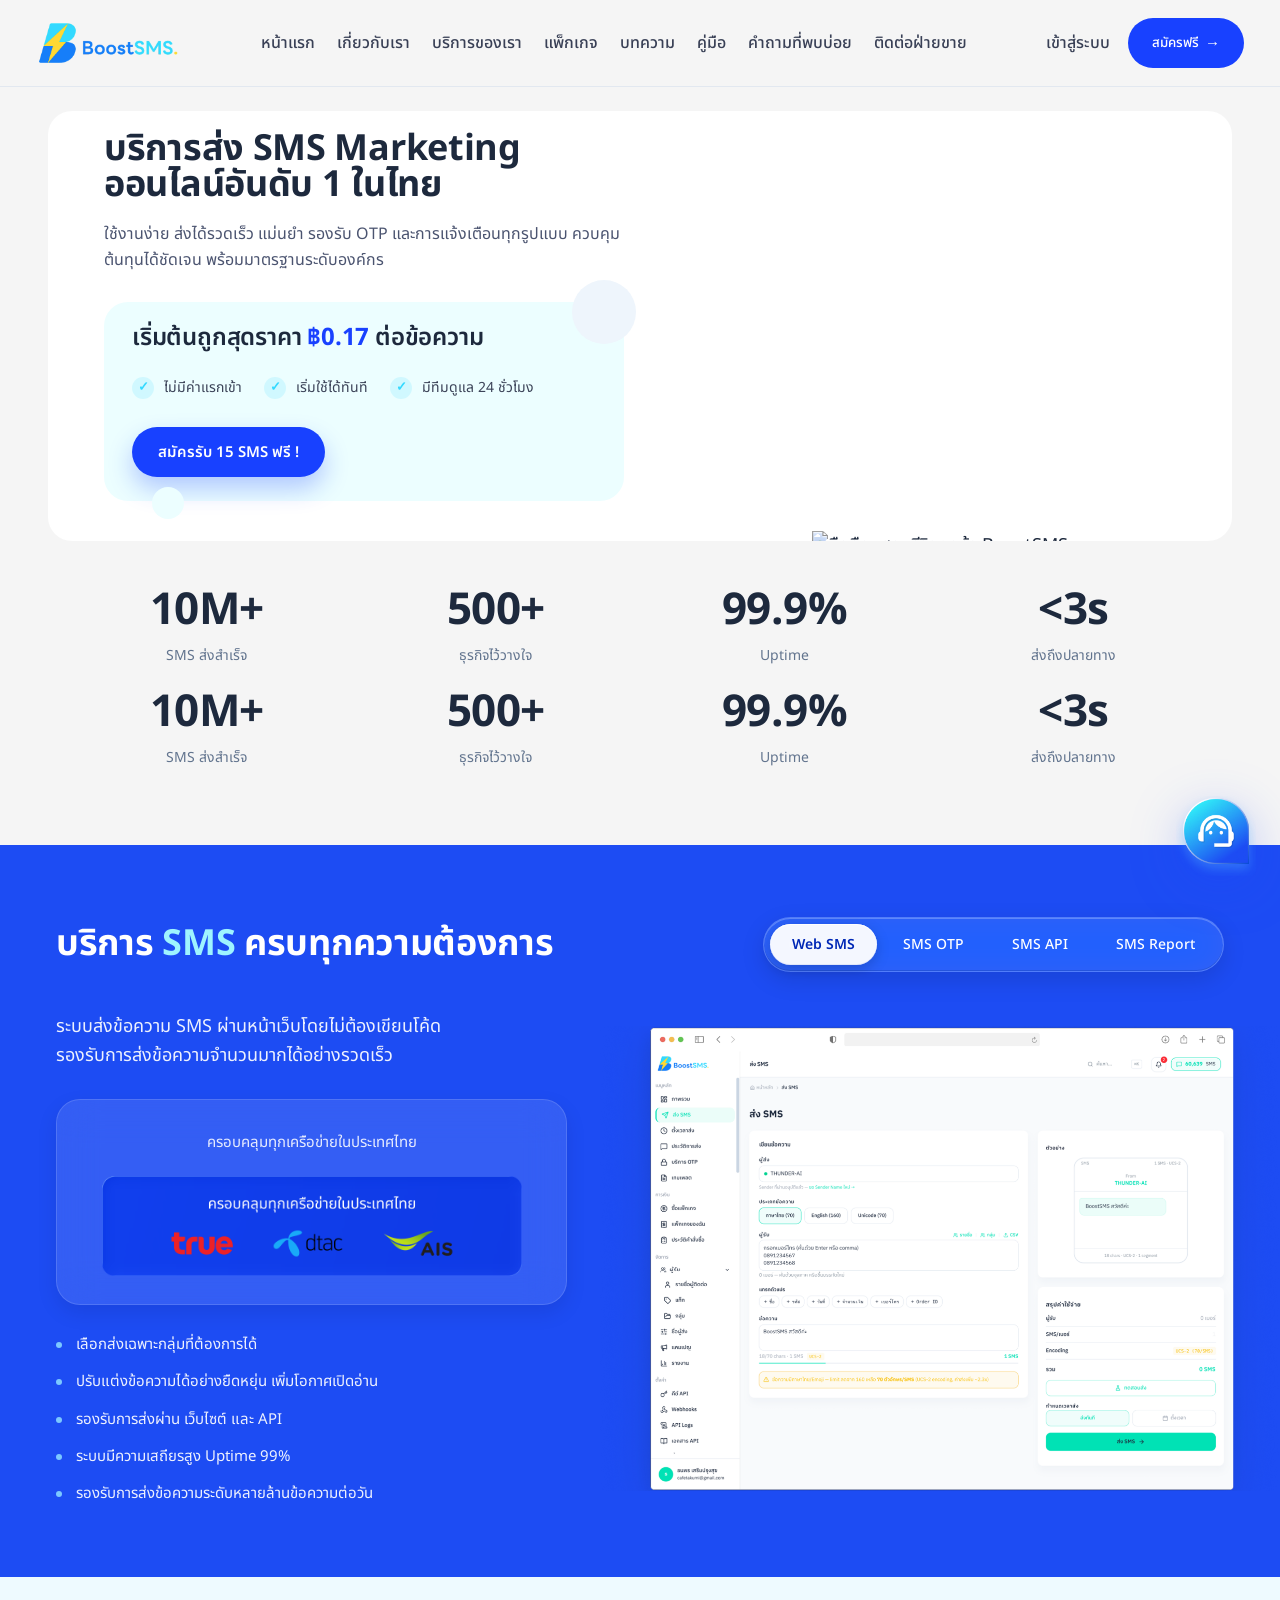
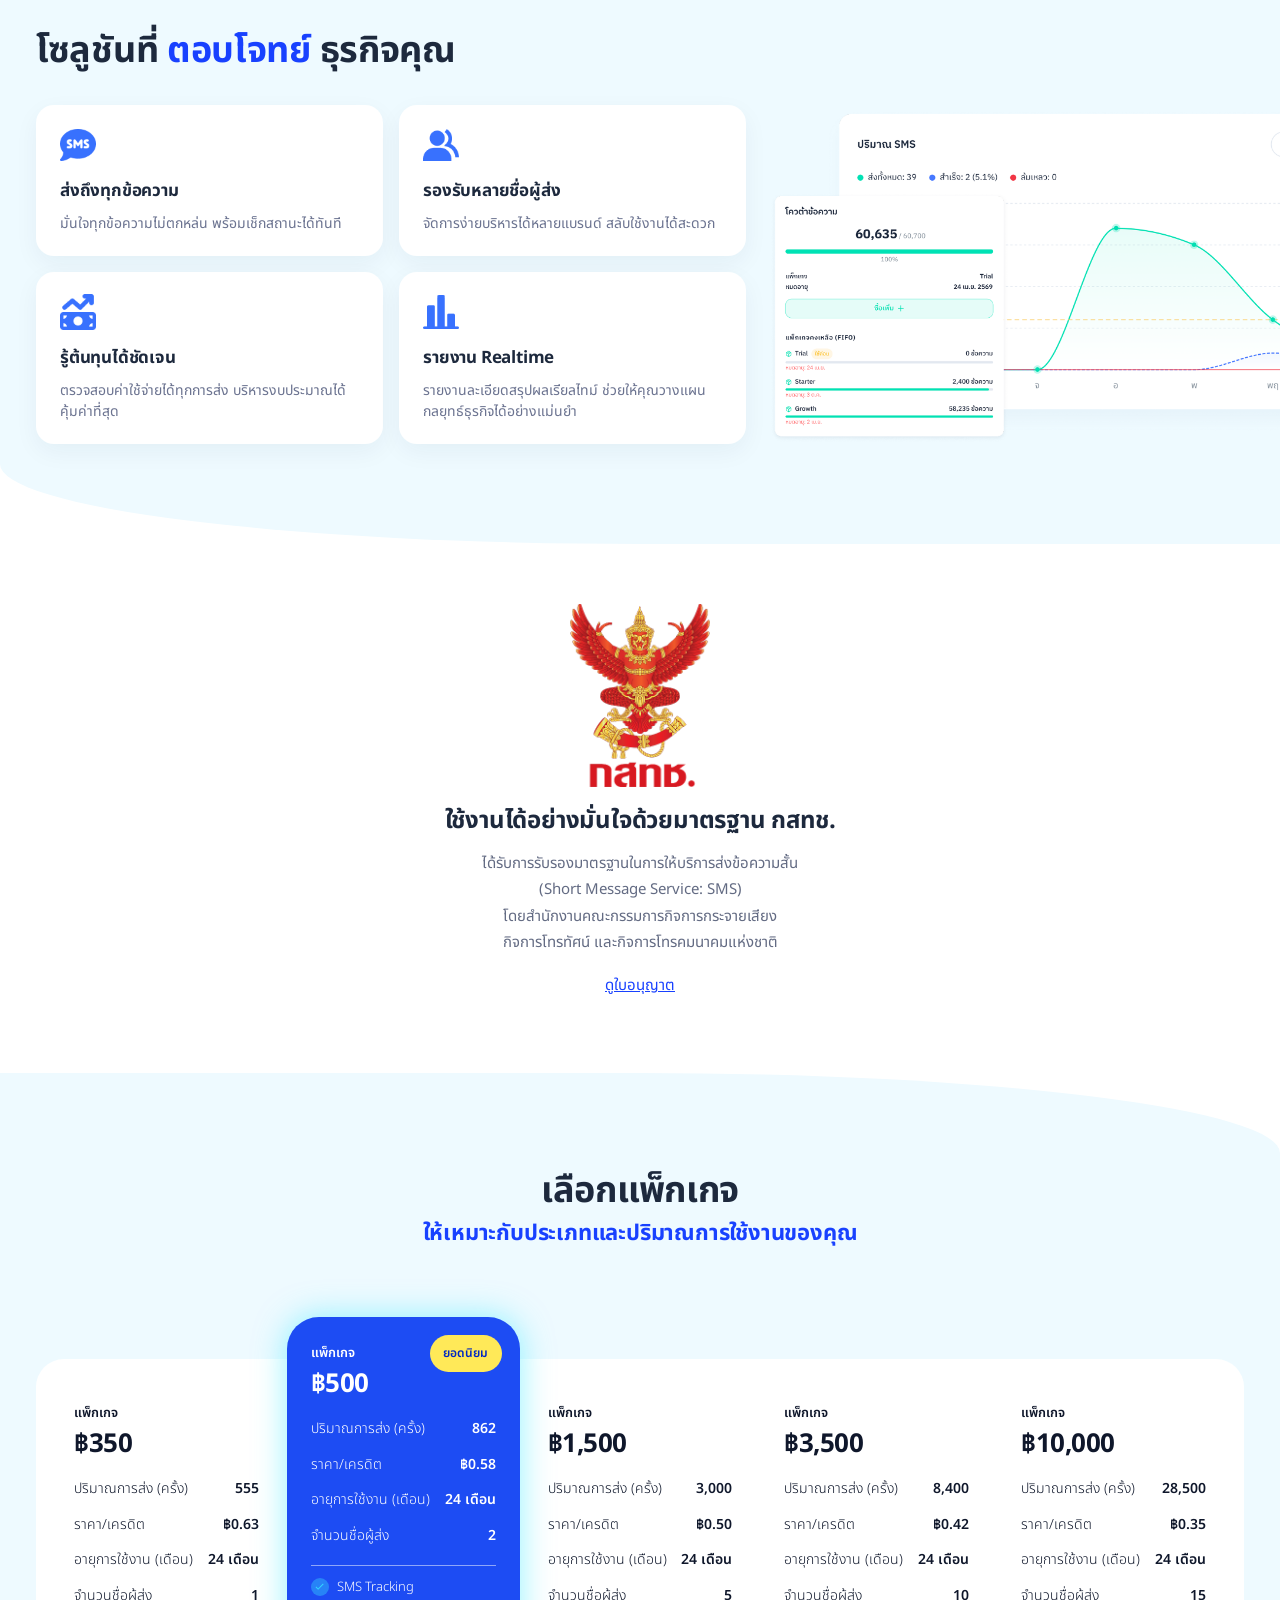
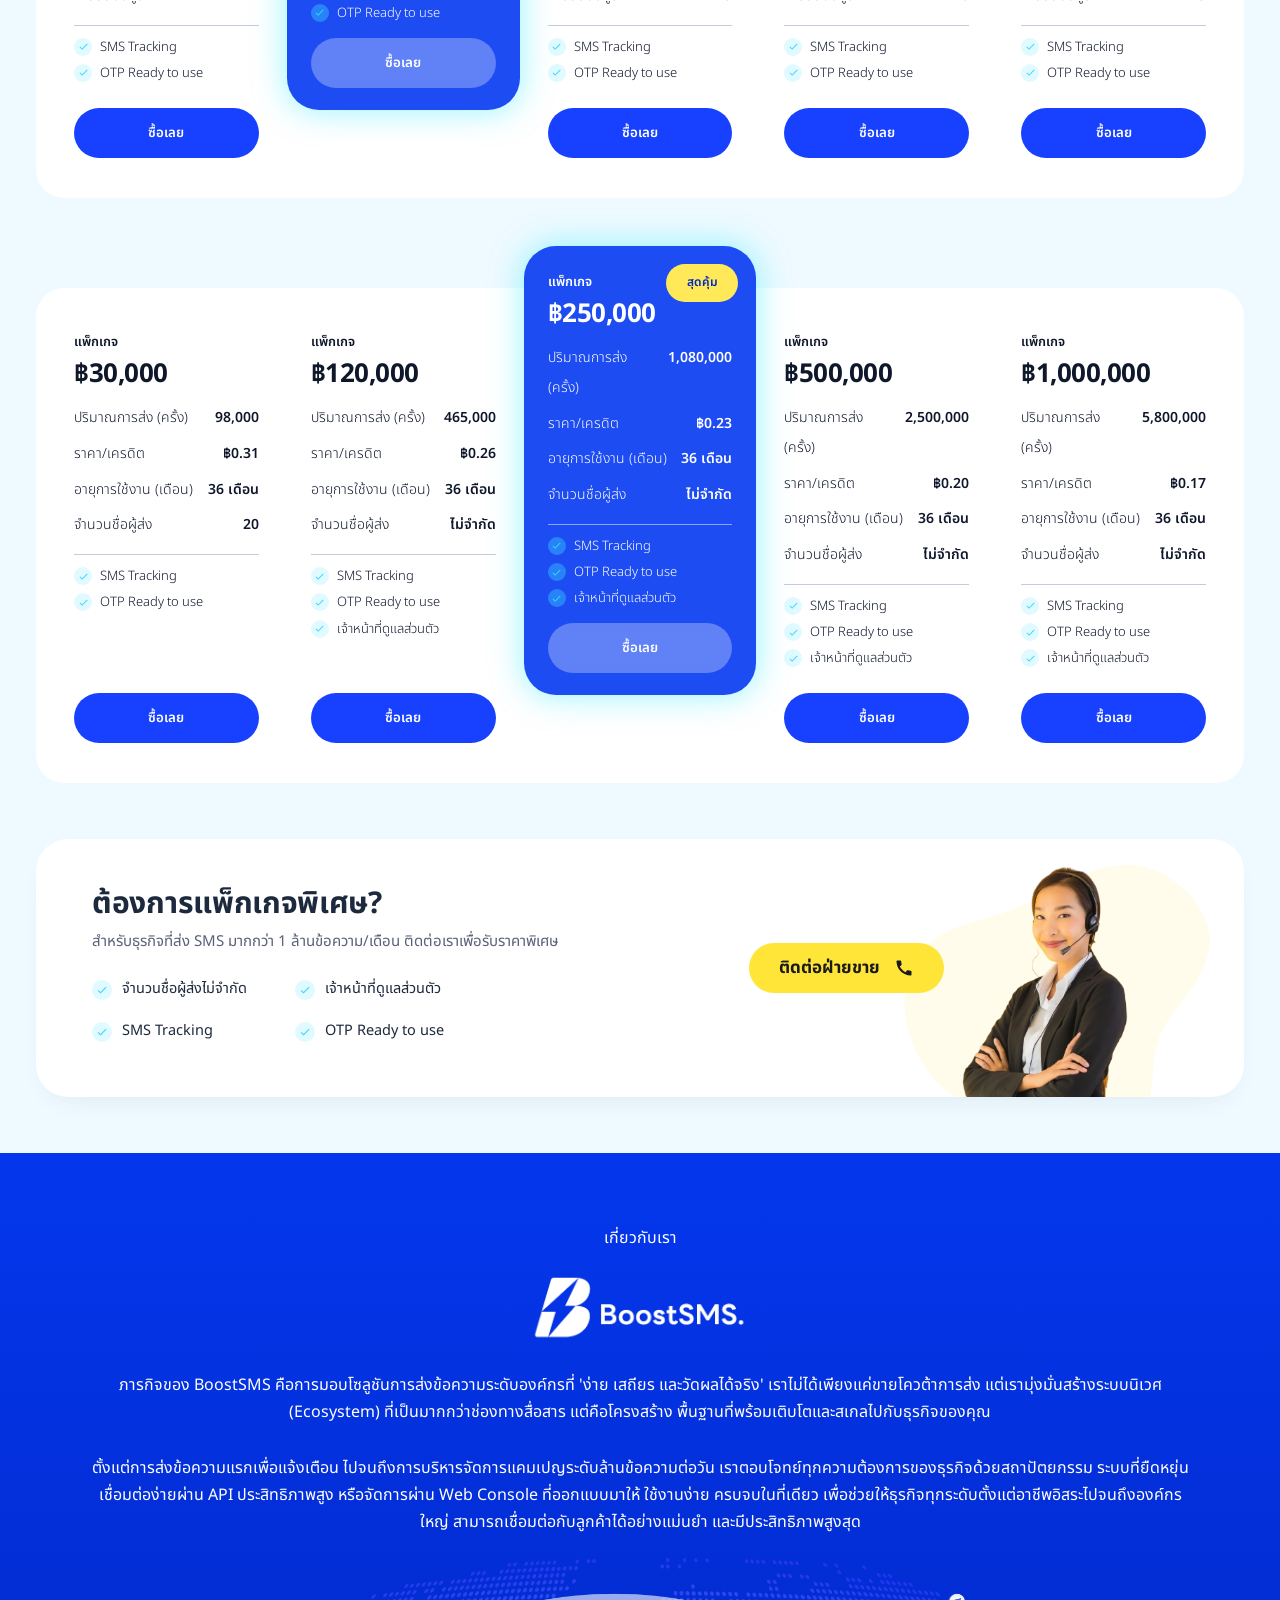
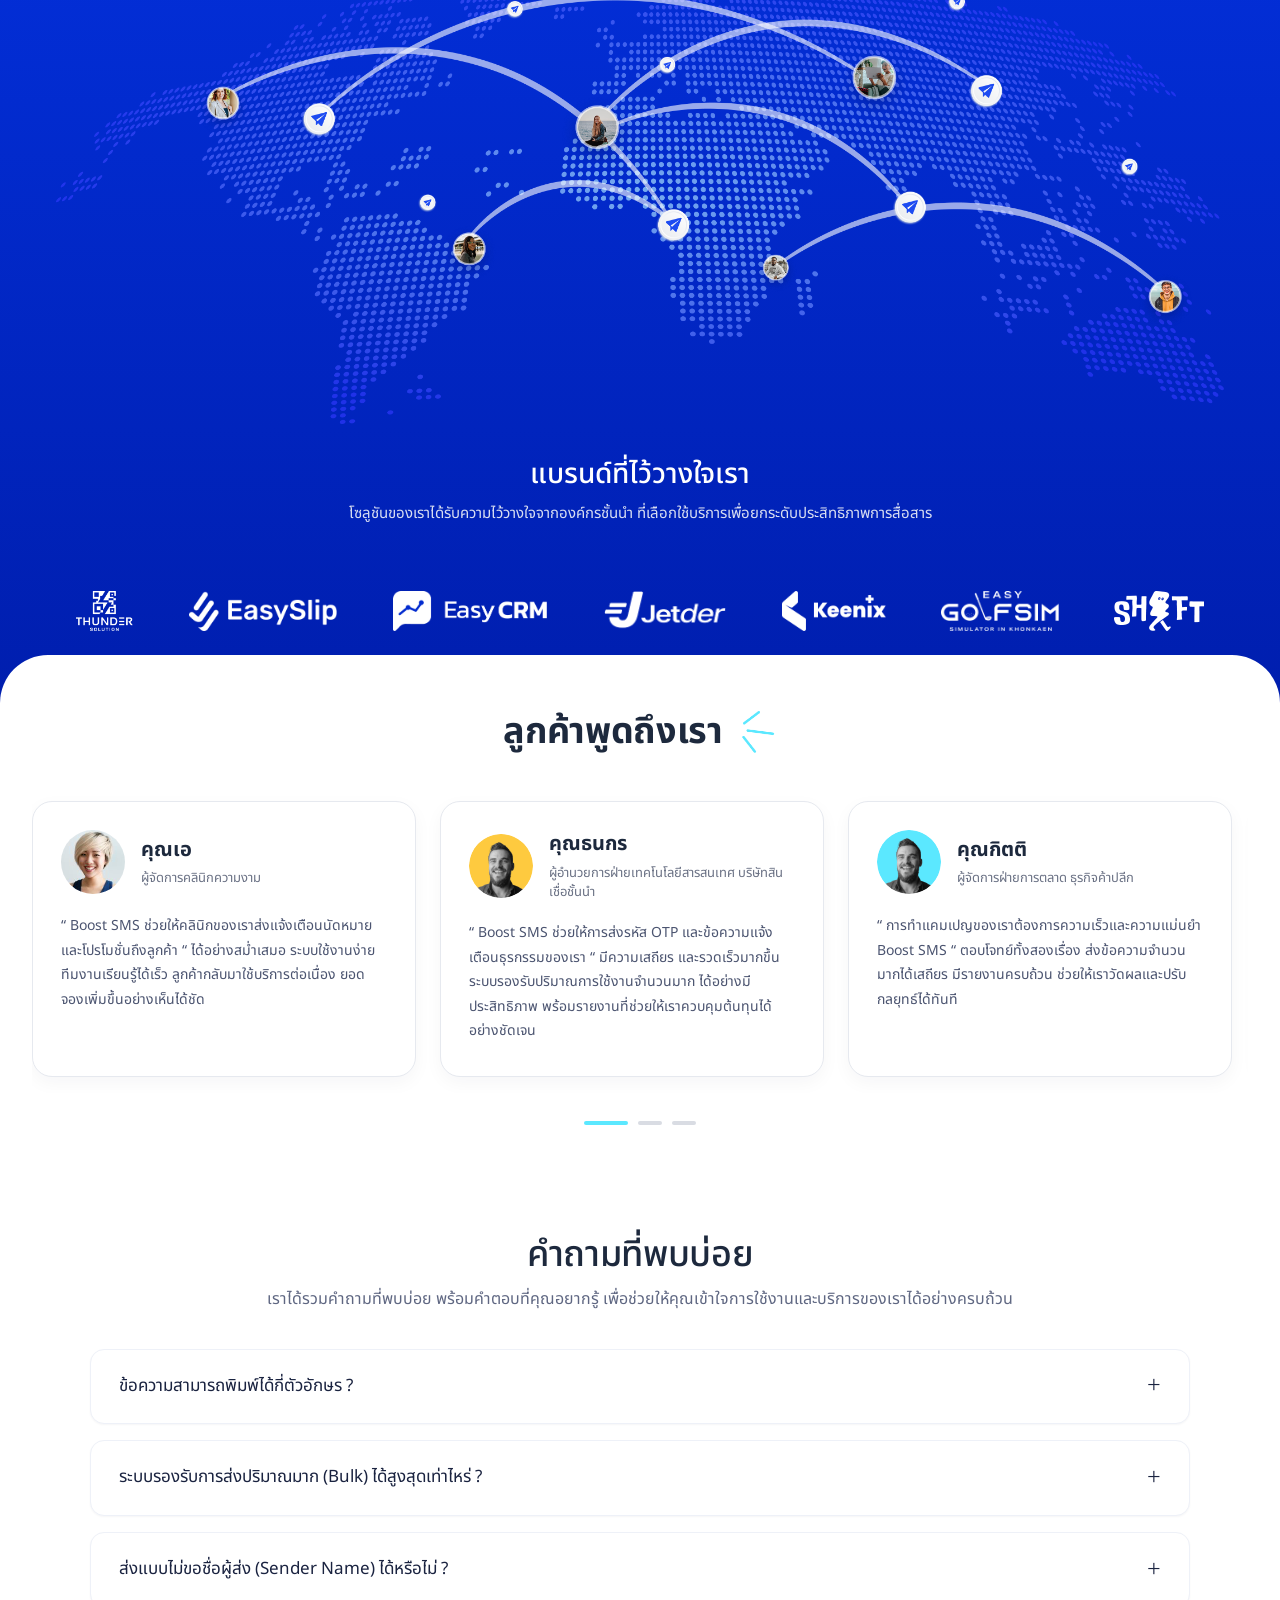
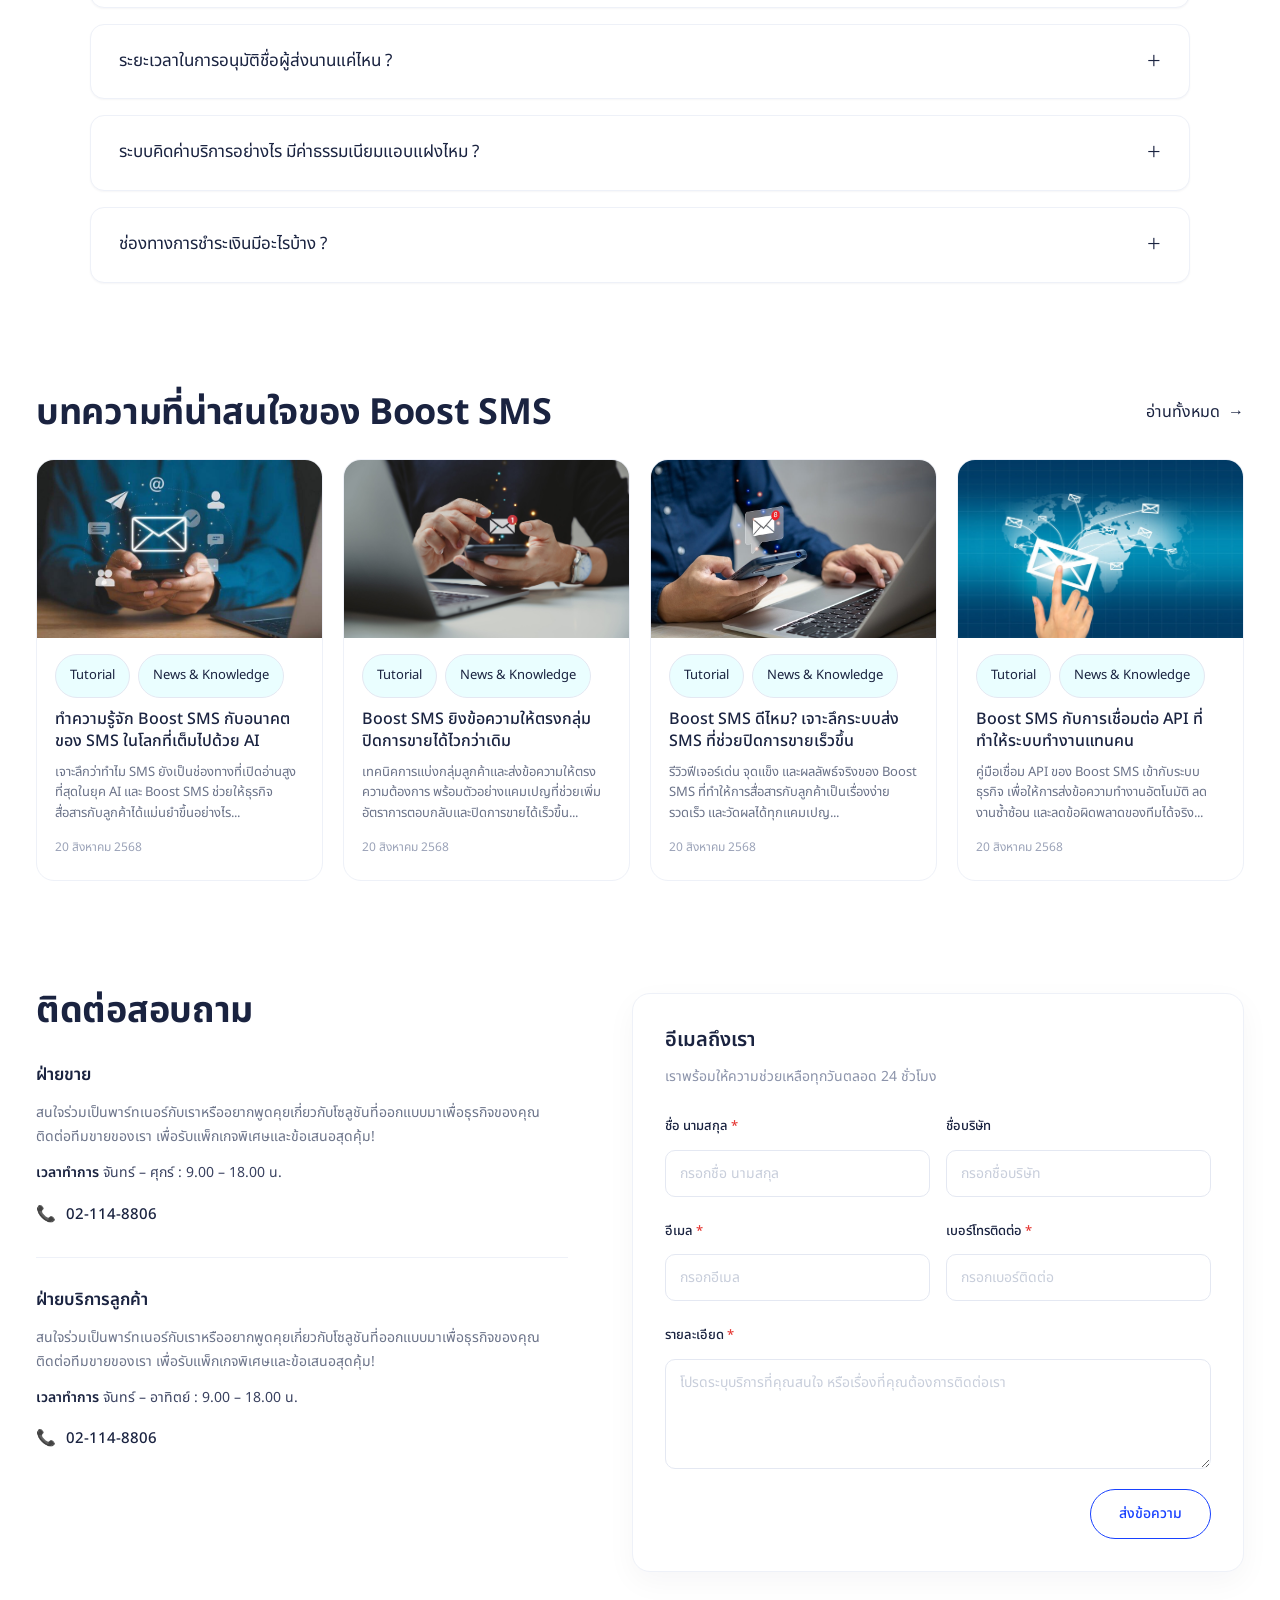
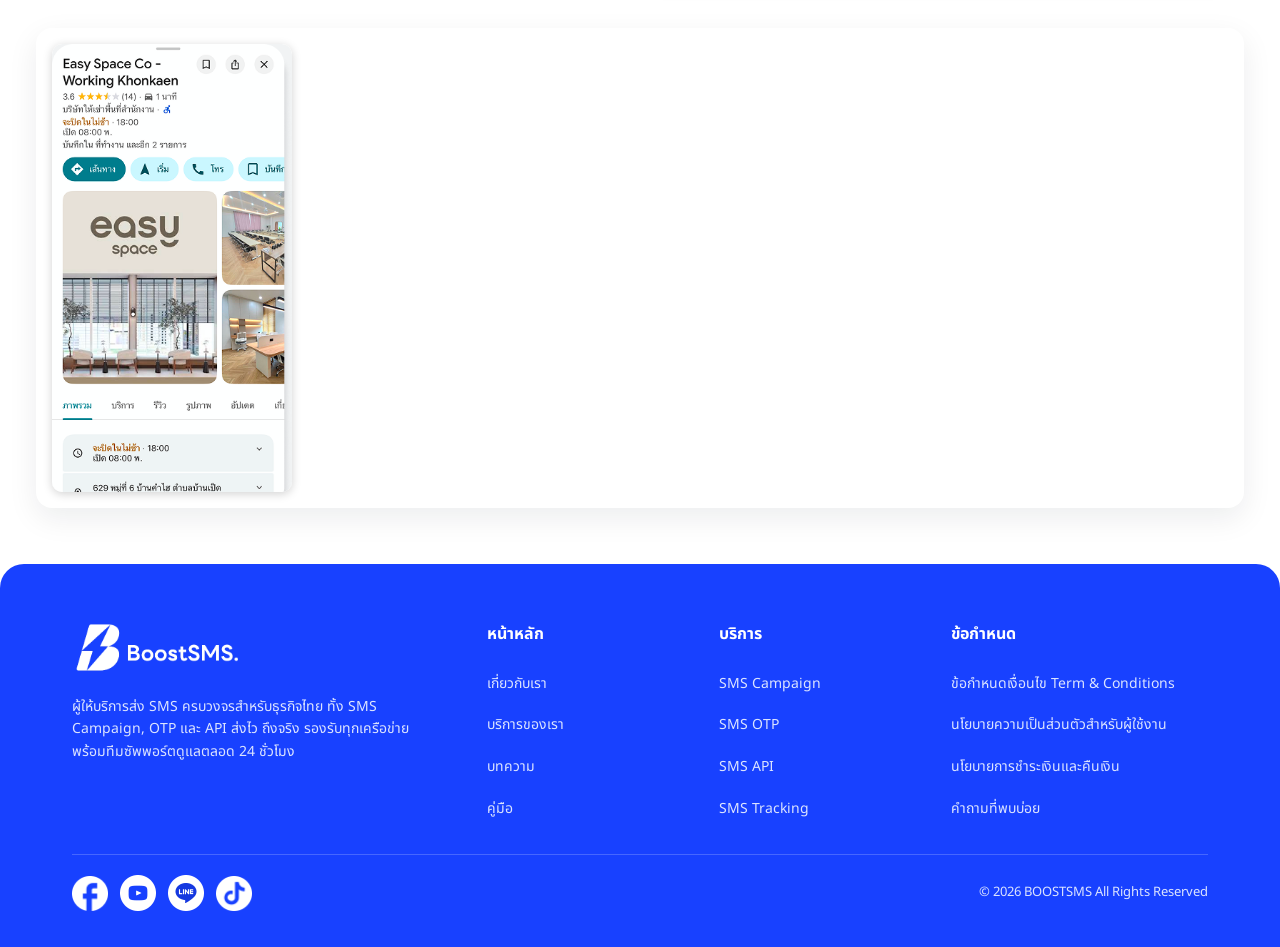
==== index.html @ 2cd0fe86 "Mobile layout polish: pricing carousel, advisor card, partner marquee, reviews - Pricing section: ho" ====
<!doctype html>
<html lang="th">
  <head>
    <meta charset="UTF-8" />
    <meta name="viewport" content="width=device-width, initial-scale=1.0" />
    <title>BoostSMS - บริการส่ง SMS Marketing ออนไลน์อันดับ 1</title>
    <link rel="preconnect" href="https://fonts.googleapis.com" />
    <link rel="preconnect" href="https://fonts.gstatic.com" crossorigin />
    <link
      href="https://fonts.googleapis.com/css2?family=Noto+Sans+Thai:wght@300;400;500;600;700&display=swap"
      rel="stylesheet"
    />
    <link rel="stylesheet" href="styles.css?v=20260424aq" />
  </head>
  <body>
    <div class="page-shell">
      <header class="topbar">
        <a class="logo" href="#">
          <img src="assets/logo-boostsms.png" alt="BoostSMS" class="logo-image" />
        </a>
        <nav class="desktop-nav">
          <a href="#">หน้าแรก</a>
          <a href="#about">เกี่ยวกับเรา</a>
          <a href="#services">บริการของเรา</a>
          <a href="#pricing">แพ็กเกจ</a>
          <a href="#blog">บทความ</a>
          <a href="#blog">คู่มือ</a>
          <a href="#faq">คำถามที่พบบ่อย</a>
          <a href="#contact">ติดต่อฝ่ายขาย</a>
        </nav>
        <div class="topbar-actions">
          <a class="nav-login" href="#">เข้าสู่ระบบ</a>
          <button class="btn btn-primary btn-signup">
            สมัครฟรี
            <span class="arrow" aria-hidden="true">→</span>
          </button>
          <button class="nav-toggle" aria-label="เมนู" aria-expanded="false" aria-controls="mobile-menu">
            <span></span><span></span><span></span>
          </button>
        </div>
        <nav class="mobile-menu" id="mobile-menu" aria-label="เมนูหลัก">
          <a href="#">เข้าสู่ระบบ</a>
          <a href="#about">เกี่ยวกับเรา</a>
          <a href="#services">บริการของเรา</a>
          <a href="#pricing">แพ็กเกจ</a>
          <a href="#blog">บทความ</a>
          <a href="#blog">คู่มือ</a>
          <a href="#faq">คำถามที่พบบ่อย</a>
          <a href="#contact">ติดต่อฝ่ายขาย</a>
        </nav>
      </header>

      <main>
        <section class="hero">
          <div class="hero-card">
            <div class="hero-copy">
              <h1>บริการส่ง<span class="only-desktop"> </span><br class="only-mobile" />SMS Marketing<br class="only-desktop" /><span class="only-mobile"> </span>ออนไลน์<br class="only-mobile" />อันดับ 1 ในไทย</h1>
              <p class="hero-lead">ใช้งานง่าย ส่งได้รวดเร็ว แม่นยำ รองรับ OTP<br class="only-mobile" /><span class="only-desktop"> </span>และการแจ้งเตือนทุกรูปแบบ ควบคุมต้นทุน<br class="only-mobile" />ได้ชัดเจน พร้อมมาตรฐานระดับองค์กร</p>
              <div class="price-callout">
                <p class="price-headline">
                  เริ่มต้นถูกสุดราคา <strong>฿0.17</strong> ต่อข้อความ
                </p>
                <ul class="price-checks">
                  <li><span class="check" aria-hidden="true">✓</span>ไม่มีค่าแรกเข้า</li>
                  <li><span class="check" aria-hidden="true">✓</span>เริ่มใช้ได้ทันที</li>
                  <li><span class="check" aria-hidden="true">✓</span>มีทีมดูแล 24 ชั่วโมง</li>
                </ul>
                <button class="btn btn-primary">สมัครรับ 15 SMS ฟรี !</button>
              </div>
            </div>
            <div class="hero-phone-wrap">
              <img
                src="assets/hero-phone-hand.gif"
                alt="มือถือแสดงรีวิวลูกค้า BoostSMS"
                class="hero-phone-image"
              />
            </div>
          </div>

          <div class="hero-stats">
            <div class="hero-stats-track">
              <div class="stat"><strong>10M+</strong><span>SMS ส่งสำเร็จ</span></div>
              <div class="stat"><strong>500+</strong><span>ธุรกิจไว้วางใจ</span></div>
              <div class="stat"><strong>99.9%</strong><span>Uptime</span></div>
              <div class="stat"><strong>&lt;3s</strong><span>ส่งถึงปลายทาง</span></div>
              <div class="stat stat-clone" aria-hidden="true"><strong>10M+</strong><span>SMS ส่งสำเร็จ</span></div>
              <div class="stat stat-clone" aria-hidden="true"><strong>500+</strong><span>ธุรกิจไว้วางใจ</span></div>
              <div class="stat stat-clone" aria-hidden="true"><strong>99.9%</strong><span>Uptime</span></div>
              <div class="stat stat-clone" aria-hidden="true"><strong>&lt;3s</strong><span>ส่งถึงปลายทาง</span></div>
            </div>
          </div>
        </section>

        <section class="sms-service section-blue" id="services">
          <div class="service-header">
            <h2>บริการ <span class="accent">SMS</span> ครบทุกความต้องการ</h2>
            <div class="pill-tabs" role="tablist">
              <button class="tab active" data-target="websms">Web SMS</button>
              <button class="tab" data-target="otp">SMS OTP</button>
              <button class="tab" data-target="api">SMS API</button>
              <button class="tab" data-target="report">SMS Report</button>
            </div>
          </div>

          <div class="service-panel active" data-panel="websms">
            <div class="service-content">
              <div class="service-copy">
                <p class="service-lead">ระบบส่งข้อความ SMS<br class="only-mobile" /><span class="only-desktop"> </span>ผ่านหน้าเว็บโดยไม่ต้องเขียนโค้ด<br />รองรับการส่งข้อความจำนวนมากได้อย่างรวดเร็ว</p>
                <div class="carrier-card">
                  <p class="carrier-title">ครอบคลุมทุกเครือข่ายในประเทศไทย</p>
                  <div class="carrier-logos">
                    <img src="assets/carrier-network.png" alt="True DTAC AIS" />
                  </div>
                </div>
                <ul class="service-features">
                  <li>เลือกส่งเฉพาะกลุ่มที่ต้องการได้</li>
                  <li>ปรับแต่งข้อความได้อย่างยืดหยุ่น เพิ่มโอกาศเปิดอ่าน</li>
                  <li>รองรับการส่งผ่าน เว็บไซต์ และ API</li>
                  <li>ระบบมีความเสถียรสูง Uptime 99%</li>
                  <li>รองรับการส่งข้อความระดับหลายล้านข้อความต่อวัน</li>
                </ul>
              </div>
              <div class="service-dashboard">
                <img src="assets/dashboard.png" alt="Dashboard SMS" />
              </div>
            </div>
          </div>

          <div class="service-panel" data-panel="otp">
            <div class="otp-stage">
              <p class="otp-lead">
                ระบบส่งรหัส OTP อัตโนมัติ พร้อมใช้งานทันที
                <br />รองรับการยืนยันตัวตนได้อย่างรวดเร็วและปลอดภัย
              </p>
              <img class="otp-dashboard-img" src="assets/otp-dashboard.png" alt="OTP dashboard" />
              <img class="otp-phone-img" src="assets/otp-phone.png" alt="OTP phone preview" />
              <span class="otp-envelope-wrap" aria-hidden="true">
                <img class="otp-envelope-img" src="assets/otp-envelope.png" alt="" />
                <i class="otp-envelope-dot">1</i>
              </span>
            </div>
          </div>

          <div class="service-panel" data-panel="api">
            <div class="service-content api-content">
              <div class="service-copy">
                <h3 class="service-lead api-lead">
                  ให้ระบบทำงานอัตโนมัติ ด้วยการเชื่อม API
                  <img src="assets/api-sparkle.png" alt="" class="sparkle" aria-hidden="true" />
                </h3>
                <p class="service-sub">ส่ง SMS ผ่านระบบของคุณได้ทันที ไม่ว่าจะเตือนชำระเงิน,<br class="only-mobile" /> แจ้งเตือน, สถานะคำสั่งซื้อ, แจ้งเตือนโปรโมชั่นพิเศษ<br class="only-mobile" /> หรือข้อความของคุณเองทุกรูปแบบ<br class="only-mobile" /> ประหยัดเวลาด้วยการเชื่อมต่อเพียงครั้งเดียว<br class="only-mobile" /> ปรึกษาทีมพัฒนาของเรา เพื่อรับคำแนะนำในการเชื่อมต่อได้ฟรี!</p>
                <div class="service-ctas">
                  <button class="btn btn-outline-light">คู่มือการเชื่อมต่อ API</button>
                  <button class="btn btn-yellow">ปรึกษาทีมพัฒนา ฟรี !</button>
                </div>
              </div>
              <div class="service-visual api-visual">
                <img src="assets/api-code.png" alt="API request and response example" />
              </div>
            </div>
          </div>

          <div class="service-panel" data-panel="report">
            <div class="report-subtitle">แดชบอร์ดรายงานผลการส่ง SMS แบบครบวงจร</div>
            <div class="service-visual report-visual-full">
              <picture>
                <source media="(max-width: 760px)" srcset="assets/report-visual-mobile.png" />
                <img src="assets/report-visual.png" alt="SMS report dashboard" />
              </picture>
            </div>
          </div>
        </section>

        <section class="features section-light">
          <div class="section-title">
            <h2>โซลูชันที่ <span class="accent-blue">ตอบโจทย์</span> ธุรกิจคุณ</h2>
          </div>
          <div class="feature-layout">
            <div class="feature-cards">
            <article class="f-card">
              <span class="f-icon">
                <img src="assets/feature-sms.png" alt="" />
              </span>
              <h3>ส่งถึงทุกข้อความ</h3>
              <p>มั่นใจทุกข้อความไม่ตกหล่น พร้อมเช็กสถานะได้ทันที</p>
            </article>
            <article class="f-card">
              <span class="f-icon">
                <img src="assets/feature-sender.png" alt="" />
              </span>
              <h3>รองรับหลายชื่อผู้ส่ง</h3>
              <p>จัดการง่ายบริหารได้หลายแบรนด์ สลับใช้งานได้สะดวก</p>
            </article>
            <article class="f-card">
              <span class="f-icon">
                <img src="assets/feature-money.png" alt="" />
              </span>
              <h3>รู้ต้นทุนได้ชัดเจน</h3>
              <p>ตรวจสอบค่าใช้จ่ายได้ทุกการส่ง บริหารงบประมาณได้คุ้มค่าที่สุด</p>
            </article>
            <article class="f-card">
              <span class="f-icon">
                <img src="assets/feature-chart.png" alt="" />
              </span>
              <h3>รายงาน Realtime</h3>
              <p>รายงานละเอียดสรุปผลเรียลไทม์ ช่วยให้คุณวางแผนกลยุทธ์ธุรกิจได้อย่างแม่นยำ</p>
            </article>
            </div>
            <div class="feature-chart">
              <img src="assets/previews/Group_1410065781_preview.png" alt="SMS Dashboard Analytics" />
            </div>
          </div>
        </section>

        <section class="award">
          <img src="assets/nbtc-seal.png" alt="ตรา กสทช" class="award-image" />
          <h3>ใช้งานได้อย่างมั่นใจด้วยมาตรฐาน กสทช.</h3>
          <p>ได้รับการรับรองมาตรฐานในการให้บริการส่งข้อความสั้น<br />(Short Message Service: SMS)<br />โดยสำนักงานคณะกรรมการกิจการกระจายเสียง<br />กิจการโทรทัศน์ และกิจการโทรคมนาคมแห่งชาติ</p>
          <a href="#" class="award-link">ดูใบอนุญาต</a>
        </section>

        <section class="pricing section-light" id="pricing">
          <div class="section-title center">
            <h2>เลือกแพ็กเกจ</h2>
            <p class="pricing-subtitle">ให้เหมาะกับประเภทและปริมาณ<br class="only-mobile" />การใช้งานของคุณ</p>
          </div>
          <div class="pricing-rows">
            <div class="plan-row">
              <article class="plan">
                <p class="plan-label">แพ็กเกจ</p>
                <h3 class="plan-price">฿350</h3>
                <ul class="plan-details">
                  <li><span>ปริมาณการส่ง (ครั้ง)</span><strong>555</strong></li>
                  <li><span>ราคา/เครดิต</span><strong>฿0.63</strong></li>
                  <li><span>อายุการใช้งาน (เดือน)</span><strong>24 เดือน</strong></li>
                  <li><span>จำนวนชื่อผู้ส่ง</span><strong>1</strong></li>
                </ul>
                <ul class="plan-features">
                  <li>SMS Tracking</li>
                  <li>OTP Ready to use</li>
                </ul>
                <button class="btn btn-primary full">ซื้อเลย</button>
              </article>
              <article class="plan featured">
                <span class="badge">ยอดนิยม</span>
                <p class="plan-label">แพ็กเกจ</p>
                <h3 class="plan-price">฿500</h3>
                <ul class="plan-details">
                  <li><span>ปริมาณการส่ง (ครั้ง)</span><strong>862</strong></li>
                  <li><span>ราคา/เครดิต</span><strong>฿0.58</strong></li>
                  <li><span>อายุการใช้งาน (เดือน)</span><strong>24 เดือน</strong></li>
                  <li><span>จำนวนชื่อผู้ส่ง</span><strong>2</strong></li>
                </ul>
                <ul class="plan-features">
                  <li>SMS Tracking</li>
                  <li>OTP Ready to use</li>
                </ul>
                <button class="btn btn-featured full">ซื้อเลย</button>
              </article>
              <article class="plan">
                <p class="plan-label">แพ็กเกจ</p>
                <h3 class="plan-price">฿1,500</h3>
                <ul class="plan-details">
                  <li><span>ปริมาณการส่ง (ครั้ง)</span><strong>3,000</strong></li>
                  <li><span>ราคา/เครดิต</span><strong>฿0.50</strong></li>
                  <li><span>อายุการใช้งาน (เดือน)</span><strong>24 เดือน</strong></li>
                  <li><span>จำนวนชื่อผู้ส่ง</span><strong>5</strong></li>
                </ul>
                <ul class="plan-features">
                  <li>SMS Tracking</li>
                  <li>OTP Ready to use</li>
                </ul>
                <button class="btn btn-primary full">ซื้อเลย</button>
              </article>
              <article class="plan">
                <p class="plan-label">แพ็กเกจ</p>
                <h3 class="plan-price">฿3,500</h3>
                <ul class="plan-details">
                  <li><span>ปริมาณการส่ง (ครั้ง)</span><strong>8,400</strong></li>
                  <li><span>ราคา/เครดิต</span><strong>฿0.42</strong></li>
                  <li><span>อายุการใช้งาน (เดือน)</span><strong>24 เดือน</strong></li>
                  <li><span>จำนวนชื่อผู้ส่ง</span><strong>10</strong></li>
                </ul>
                <ul class="plan-features">
                  <li>SMS Tracking</li>
                  <li>OTP Ready to use</li>
                </ul>
                <button class="btn btn-primary full">ซื้อเลย</button>
              </article>
              <article class="plan">
                <p class="plan-label">แพ็กเกจ</p>
                <h3 class="plan-price">฿10,000</h3>
                <ul class="plan-details">
                  <li><span>ปริมาณการส่ง (ครั้ง)</span><strong>28,500</strong></li>
                  <li><span>ราคา/เครดิต</span><strong>฿0.35</strong></li>
                  <li><span>อายุการใช้งาน (เดือน)</span><strong>24 เดือน</strong></li>
                  <li><span>จำนวนชื่อผู้ส่ง</span><strong>15</strong></li>
                </ul>
                <ul class="plan-features">
                  <li>SMS Tracking</li>
                  <li>OTP Ready to use</li>
                </ul>
                <button class="btn btn-primary full">ซื้อเลย</button>
              </article>
            </div>
            <div class="plan-dots" aria-hidden="true"></div>
            <div class="plan-row">
              <article class="plan">
                <p class="plan-label">แพ็กเกจ</p>
                <h3 class="plan-price">฿30,000</h3>
                <ul class="plan-details">
                  <li><span>ปริมาณการส่ง (ครั้ง)</span><strong>98,000</strong></li>
                  <li><span>ราคา/เครดิต</span><strong>฿0.31</strong></li>
                  <li><span>อายุการใช้งาน (เดือน)</span><strong>36 เดือน</strong></li>
                  <li><span>จำนวนชื่อผู้ส่ง</span><strong>20</strong></li>
                </ul>
                <ul class="plan-features">
                  <li>SMS Tracking</li>
                  <li>OTP Ready to use</li>
                </ul>
                <button class="btn btn-primary full">ซื้อเลย</button>
              </article>
              <article class="plan">
                <p class="plan-label">แพ็กเกจ</p>
                <h3 class="plan-price">฿120,000</h3>
                <ul class="plan-details">
                  <li><span>ปริมาณการส่ง (ครั้ง)</span><strong>465,000</strong></li>
                  <li><span>ราคา/เครดิต</span><strong>฿0.26</strong></li>
                  <li><span>อายุการใช้งาน (เดือน)</span><strong>36 เดือน</strong></li>
                  <li><span>จำนวนชื่อผู้ส่ง</span><strong>ไม่จำกัด</strong></li>
                </ul>
                <ul class="plan-features">
                  <li>SMS Tracking</li>
                  <li>OTP Ready to use</li>
                  <li>เจ้าหน้าที่ดูแลส่วนตัว</li>
                </ul>
                <button class="btn btn-primary full">ซื้อเลย</button>
              </article>
              <article class="plan featured">
                <span class="badge">สุดคุ้ม</span>
                <p class="plan-label">แพ็กเกจ</p>
                <h3 class="plan-price">฿250,000</h3>
                <ul class="plan-details">
                  <li><span>ปริมาณการส่ง (ครั้ง)</span><strong>1,080,000</strong></li>
                  <li><span>ราคา/เครดิต</span><strong>฿0.23</strong></li>
                  <li><span>อายุการใช้งาน (เดือน)</span><strong>36 เดือน</strong></li>
                  <li><span>จำนวนชื่อผู้ส่ง</span><strong>ไม่จำกัด</strong></li>
                </ul>
                <ul class="plan-features">
                  <li>SMS Tracking</li>
                  <li>OTP Ready to use</li>
                  <li>เจ้าหน้าที่ดูแลส่วนตัว</li>
                </ul>
                <button class="btn btn-featured full">ซื้อเลย</button>
              </article>
              <article class="plan">
                <p class="plan-label">แพ็กเกจ</p>
                <h3 class="plan-price">฿500,000</h3>
                <ul class="plan-details">
                  <li><span>ปริมาณการส่ง (ครั้ง)</span><strong>2,500,000</strong></li>
                  <li><span>ราคา/เครดิต</span><strong>฿0.20</strong></li>
                  <li><span>อายุการใช้งาน (เดือน)</span><strong>36 เดือน</strong></li>
                  <li><span>จำนวนชื่อผู้ส่ง</span><strong>ไม่จำกัด</strong></li>
                </ul>
                <ul class="plan-features">
                  <li>SMS Tracking</li>
                  <li>OTP Ready to use</li>
                  <li>เจ้าหน้าที่ดูแลส่วนตัว</li>
                </ul>
                <button class="btn btn-primary full">ซื้อเลย</button>
              </article>
              <article class="plan">
                <p class="plan-label">แพ็กเกจ</p>
                <h3 class="plan-price">฿1,000,000</h3>
                <ul class="plan-details">
                  <li><span>ปริมาณการส่ง (ครั้ง)</span><strong>5,800,000</strong></li>
                  <li><span>ราคา/เครดิต</span><strong>฿0.17</strong></li>
                  <li><span>อายุการใช้งาน (เดือน)</span><strong>36 เดือน</strong></li>
                  <li><span>จำนวนชื่อผู้ส่ง</span><strong>ไม่จำกัด</strong></li>
                </ul>
                <ul class="plan-features">
                  <li>SMS Tracking</li>
                  <li>OTP Ready to use</li>
                  <li>เจ้าหน้าที่ดูแลส่วนตัว</li>
                </ul>
                <button class="btn btn-primary full">ซื้อเลย</button>
              </article>
            </div>
            <div class="plan-dots" aria-hidden="true"></div>
          </div>
          <div class="advisor">
            <div class="advisor-content">
              <h3>ต้องการแพ็กเกจพิเศษ?</h3>
              <p>สำหรับธุรกิจที่ส่ง SMS มากกว่า 1 ล้านข้อความ/เดือน ติดต่อเราเพื่อรับราคาพิเศษ</p>
              <ul class="advisor-features">
                <li>จำนวนชื่อผู้ส่งไม่จำกัด</li>
                <li>เจ้าหน้าที่ดูแลส่วนตัว</li>
                <li>SMS Tracking</li>
                <li>OTP Ready to use</li>
              </ul>
            </div>
            <div class="advisor-right">
              <button class="btn advisor-contact">
                ติดต่อฝ่ายขาย
                <svg class="advisor-contact-icon" viewBox="0 0 24 24" fill="currentColor" aria-hidden="true">
                  <path d="M20.01 15.38c-1.23 0-2.42-.2-3.53-.56-.35-.12-.74-.03-1.01.24l-1.57 1.97c-2.83-1.35-5.48-3.9-6.89-6.83l1.95-1.66c.27-.28.35-.67.24-1.02-.37-1.11-.56-2.3-.56-3.53 0-.54-.45-.99-.99-.99H4.19C3.65 3 3 3.24 3 3.99 3 13.28 10.73 21 20.01 21c.71 0 .99-.63.99-1.18v-3.45c0-.54-.45-.99-.99-.99z"/>
                </svg>
              </button>
              <div class="advisor-visual">
                <img src="assets/advisor-support.png" alt="ทีมขายของเรา" class="advisor-image" />
              </div>
            </div>
          </div>
        </section>

        <section class="partner section-blue" id="about">
          <div class="partner-head">
            <p class="eyebrow">เกี่ยวกับเรา</p>
            <img src="assets/logo-boostsms-white.png" alt="BoostSMS" class="partner-brand-logo" />
            <p>
              ภารกิจของ BoostSMS<br class="only-mobile" />
              คือการมอบโซลูชันการส่งข้อความระดับองค์กรที่ 'ง่าย เสถียร<br class="only-mobile" />
              และวัดผลได้จริง' เราไม่ได้เพียงแค่ขายโควต้าการส่ง<br class="only-mobile" />
              แต่เรามุ่งมั่นสร้างระบบนิเวศ (Ecosystem)<br class="only-mobile" />
              ที่เป็นมากกว่าช่องทางสื่อสาร แต่คือโครงสร้าง<br class="only-mobile" />
              พื้นฐานที่พร้อมเติบโตและสเกลไปกับธุรกิจของคุณ
            </p>
            <p>
              ตั้งแต่การส่งข้อความแรกเพื่อแจ้งเตือน<br class="only-mobile" />
              ไปจนถึงการบริหารจัดการแคมเปญระดับล้านข้อความต่อวัน<br class="only-mobile" />
              เราตอบโจทย์ทุกความต้องการของธุรกิจด้วยสถาปัตยกรรม<br class="only-mobile" />
              ระบบที่ยืดหยุ่น เชื่อมต่อง่ายผ่าน API ประสิทธิภาพสูง<br class="only-mobile" />
              หรือจัดการผ่าน Web Console ที่ออกแบบมาให้<br class="only-mobile" />
              ใช้งานง่าย ครบจบในที่เดียว<br class="only-mobile" />
              เพื่อช่วยให้ธุรกิจทุกระดับตั้งแต่อาชีพอิสระไปจนถึงองค์กรใหญ่<br class="only-mobile" />
              สามารถเชื่อมต่อกับลูกค้าได้อย่างแม่นยำ<br class="only-mobile" />
              และมีประสิทธิภาพสูงสุด
            </p>
          </div>
          <div class="map-glow">
            <img src="assets/world-map-network.png" alt="Global network map" class="map-image" />
          </div>
          <div class="partner-trust">
            <h3>แบรนด์ที่ไว้วางใจเรา</h3>
            <p>โซลูชันของเราได้รับความไว้วางใจจากองค์กรชั้นนำ ที่เลือกใช้บริการเพื่อยกระดับประสิทธิภาพการสื่อสาร</p>
          </div>
          <div class="partner-logos-viewport">
            <div class="partner-logos">
              <img src="assets/partner-new-6.png" alt="Thunder Solution" class="partner-logo-image" />
              <img src="assets/partner-new-1.png" alt="EasySlip" class="partner-logo-image" />
              <img src="assets/partner-new-2.png" alt="Easy CRM" class="partner-logo-image" />
              <img src="assets/partner-jetder.png" alt="Jetder" class="partner-logo-image" />
              <img src="assets/partner-new-3.png" alt="Keenix" class="partner-logo-image" />
              <img src="assets/partner-golfsim.png" alt="Easy Golfsim" class="partner-logo-image" />
              <img src="assets/partner-shift.png" alt="SHIFT" class="partner-logo-image" />
              <img src="assets/partner-new-6.png" alt="" class="partner-logo-image partner-logo-clone" aria-hidden="true" />
              <img src="assets/partner-new-1.png" alt="" class="partner-logo-image partner-logo-clone" aria-hidden="true" />
              <img src="assets/partner-new-2.png" alt="" class="partner-logo-image partner-logo-clone" aria-hidden="true" />
              <img src="assets/partner-jetder.png" alt="" class="partner-logo-image partner-logo-clone" aria-hidden="true" />
              <img src="assets/partner-new-3.png" alt="" class="partner-logo-image partner-logo-clone" aria-hidden="true" />
              <img src="assets/partner-golfsim.png" alt="" class="partner-logo-image partner-logo-clone" aria-hidden="true" />
              <img src="assets/partner-shift.png" alt="" class="partner-logo-image partner-logo-clone" aria-hidden="true" />
            </div>
          </div>
        </section>

        <section class="reviews section-light">
          <div class="section-title center reviews-title">
            <h2>
              ลูกค้าพูดถึงเรา<img
                src="assets/review-title-deco.png"
                alt=""
                class="reviews-title-deco"
              />
            </h2>
          </div>
          <div class="reviews-viewport">
            <div class="reviews-track">
              <article class="review-card">
                <div class="review-head">
                  <img src="assets/review-avatar-female-1.jpg" alt="คุณเอ" class="review-avatar" />
                  <div class="review-meta">
                    <h4>คุณเอ</h4>
                    <p>ผู้จัดการคลินิกความงาม</p>
                  </div>
                </div>
                <p class="review-quote">
                  “ Boost SMS ช่วยให้คลินิกของเราส่งแจ้งเตือนนัดหมายและโปรโมชั่นถึงลูกค้า “
                  ได้อย่างสม่ำเสมอ ระบบใช้งานง่าย ทีมงานเรียนรู้ได้เร็ว
                  ลูกค้ากลับมาใช้บริการต่อเนื่อง ยอดจองเพิ่มขึ้นอย่างเห็นได้ชัด
                </p>
              </article>
              <article class="review-card">
                <div class="review-head">
                  <img src="assets/review-avatar-2.png" alt="คุณธนกร" class="review-avatar" />
                  <div class="review-meta">
                    <h4>คุณธนกร</h4>
                    <p>ผู้อำนวยการฝ่ายเทคโนโลยีสารสนเทศ บริษัทสินเชื่อชั้นนำ</p>
                  </div>
                </div>
                <p class="review-quote">
                  “ Boost SMS ช่วยให้การส่งรหัส OTP และข้อความแจ้งเตือนธุรกรรมของเรา “
                  มีความเสถียร และรวดเร็วมากขึ้น ระบบรองรับปริมาณการใช้งานจำนวนมาก
                  ได้อย่างมีประสิทธิภาพ พร้อมรายงานที่ช่วยให้เราควบคุมต้นทุนได้อย่างชัดเจน
                </p>
              </article>
              <article class="review-card">
                <div class="review-head">
                  <img src="assets/review-avatar-3.png" alt="คุณกิตติ" class="review-avatar" />
                  <div class="review-meta">
                    <h4>คุณกิตติ</h4>
                    <p>ผู้จัดการฝ่ายการตลาด ธุรกิจค้าปลีก</p>
                  </div>
                </div>
                <p class="review-quote">
                  “ การทำแคมเปญของเราต้องการความเร็วและความแม่นยำ Boost SMS “
                  ตอบโจทย์ทั้งสองเรื่อง ส่งข้อความจำนวนมากได้เสถียร
                  มีรายงานครบถ้วน ช่วยให้เราวัดผลและปรับกลยุทธ์ได้ทันที
                </p>
              </article>
              <article class="review-card">
                <div class="review-head">
                  <img src="assets/review-avatar-female-2.jpg" alt="คุณวิภา" class="review-avatar" />
                  <div class="review-meta">
                    <h4>คุณวิภา</h4>
                    <p>เจ้าของธุรกิจอีคอมเมิร์ซออนไลน์</p>
                  </div>
                </div>
                <p class="review-quote">
                  “ ตั้งแต่ใช้ Boost SMS ยอดสั่งซื้อจากแคมเปญเพิ่มขึ้นมาก “
                  ลูกค้าได้รับ SMS แจ้งเตือนสถานะคำสั่งซื้อทันเวลา
                  ลดการสอบถามเข้าระบบ ทีมงานมีเวลาไปโฟกัสงานอื่นได้มากขึ้น
                </p>
              </article>
              <article class="review-card">
                <div class="review-head">
                  <img src="assets/review-avatar-2.png" alt="คุณสมชาย" class="review-avatar" />
                  <div class="review-meta">
                    <h4>คุณสมชาย</h4>
                    <p>ผู้จัดการฝ่ายไอที องค์กรขนาดใหญ่</p>
                  </div>
                </div>
                <p class="review-quote">
                  “ ระบบ API ของ Boost SMS เชื่อมต่อกับระบบเดิมของเราได้ง่ายมาก “
                  เอกสารครบ ทีมซัพพอร์ตตอบไว ทำให้เราเปิดใช้งานจริงได้ภายในไม่กี่วัน
                  ช่วยลดภาระทีมพัฒนาได้ชัดเจน
                </p>
              </article>
            </div>
          </div>
          <div class="reviews-dots" role="tablist" aria-label="review pagination">
            <button class="reviews-dot active" data-slide="0" aria-label="สไลด์ 1"></button>
            <button class="reviews-dot" data-slide="1" aria-label="สไลด์ 2"></button>
            <button class="reviews-dot" data-slide="2" aria-label="สไลด์ 3"></button>
          </div>
        </section>

        <section class="faq section-light" id="faq">
          <div class="section-title center">
            <h2>คำถามที่พบบ่อย</h2>
            <p class="faq-subtitle">เราได้รวมคำถามที่พบบ่อย พร้อมคำตอบที่คุณอยากรู้ เพื่อช่วยให้คุณเข้าใจการใช้งานและบริการของเราได้อย่างครบถ้วน</p>
          </div>
          <div class="faq-list">
            <article class="faq-item">
              <button class="faq-q">ข้อความสามารถพิมพ์ได้กี่ตัวอักษร ?<span>+</span></button>
              <div class="faq-a"><p>ข้อความภาษาไทยสูงสุด 70 ตัวอักษรต่อข้อความ และภาษาอังกฤษสูงสุด 160 ตัวอักษรต่อข้อความ</p></div>
            </article>
            <article class="faq-item">
              <button class="faq-q">ระบบรองรับการส่งปริมาณมาก (Bulk) ได้สูงสุดเท่าไหร่ ?<span>+</span></button>
              <div class="faq-a"><p>ระบบรองรับการส่งข้อความปริมาณมากได้ไม่จำกัด สามารถส่งได้หลักแสนข้อความต่อวันผ่าน API และ Dashboard</p></div>
            </article>
            <article class="faq-item">
              <button class="faq-q">ส่งแบบไม่ขอชื่อผู้ส่ง (Sender Name) ได้หรือไม่ ?<span>+</span></button>
              <div class="faq-a"><p>สามารถส่งแบบใช้ Sender Name กลางของระบบได้ทันที โดยไม่ต้องขออนุมัติ</p></div>
            </article>
            <article class="faq-item">
              <button class="faq-q">ระยะเวลาในการอนุมัติชื่อผู้ส่งนานแค่ไหน ?<span>+</span></button>
              <div class="faq-a"><p>ใช้ระยะเวลาในการอนุมัติประมาณ 3-7 วันทำการ ขึ้นอยู่กับการพิจารณาของผู้ให้บริการเครือข่าย</p></div>
            </article>
            <article class="faq-item">
              <button class="faq-q">ระบบคิดค่าบริการอย่างไร มีค่าธรรมเนียมแอบแฝงไหม ?<span>+</span></button>
              <div class="faq-a"><p>คิดค่าบริการตามจำนวนข้อความที่ส่งจริง ไม่มีค่าธรรมเนียมแอบแฝง ไม่มีค่าแรกเข้า ไม่มีค่ารายเดือน</p></div>
            </article>
            <article class="faq-item">
              <button class="faq-q">ช่องทางการชำระเงินมีอะไรบ้าง ?<span>+</span></button>
              <div class="faq-a"><p>รองรับการโอนผ่านธนาคาร, บัตรเครดิต/เดบิต, PromptPay และ QR Code</p></div>
            </article>
          </div>
        </section>

        <section class="blog section-light" id="blog">
          <div class="blog-head">
            <h2>บทความที่น่าสนใจของ Boost SMS</h2>
            <a href="#" class="blog-view-all">อ่านทั้งหมด <span aria-hidden="true">→</span></a>
          </div>
          <div class="blog-grid">
            <a href="article-boost-sms-ai-future.html" class="blog-card">
              <div class="blog-image"><img src="assets/cover-ai.jpeg" alt="" /></div>
              <div class="blog-body">
                <div class="blog-tags">
                  <span class="blog-tag">Tutorial</span>
                  <span class="blog-tag">News &amp; Knowledge</span>
                </div>
                <h3>ทำความรู้จัก Boost SMS กับอนาคตของ SMS ในโลกที่เต็มไปด้วย AI</h3>
                <p>เจาะลึกว่าทำไม SMS ยังเป็นช่องทางที่เปิดอ่านสูงที่สุดในยุค AI และ Boost SMS ช่วยให้ธุรกิจสื่อสารกับลูกค้าได้แม่นยำขึ้นอย่างไร...</p>
                <div class="blog-date">20 สิงหาคม 2568</div>
              </div>
            </a>
            <a href="article-boost-sms-targeted.html" class="blog-card">
              <div class="blog-image"><img src="assets/cover-targeted.jpeg" alt="" /></div>
              <div class="blog-body">
                <div class="blog-tags">
                  <span class="blog-tag">Tutorial</span>
                  <span class="blog-tag">News &amp; Knowledge</span>
                </div>
                <h3>Boost SMS ยิงข้อความให้ตรงกลุ่ม ปิดการขายได้ไวกว่าเดิม</h3>
                <p>เทคนิคการแบ่งกลุ่มลูกค้าและส่งข้อความให้ตรงความต้องการ พร้อมตัวอย่างแคมเปญที่ช่วยเพิ่มอัตราการตอบกลับและปิดการขายได้เร็วขึ้น...</p>
                <div class="blog-date">20 สิงหาคม 2568</div>
              </div>
            </a>
            <a href="article-boost-sms-review.html" class="blog-card">
              <div class="blog-image"><img src="assets/cover-review.jpg" alt="" /></div>
              <div class="blog-body">
                <div class="blog-tags">
                  <span class="blog-tag">Tutorial</span>
                  <span class="blog-tag">News &amp; Knowledge</span>
                </div>
                <h3>Boost SMS ดีไหม? เจาะลึกระบบส่ง SMS ที่ช่วยปิดการขายเร็วขึ้น</h3>
                <p>รีวิวฟีเจอร์เด่น จุดแข็ง และผลลัพธ์จริงของ Boost SMS ที่ทำให้การสื่อสารกับลูกค้าเป็นเรื่องง่าย รวดเร็ว และวัดผลได้ทุกแคมเปญ...</p>
                <div class="blog-date">20 สิงหาคม 2568</div>
              </div>
            </a>
            <a href="article-boost-sms-api.html" class="blog-card">
              <div class="blog-image"><img src="assets/cover-network.jpg" alt="" /></div>
              <div class="blog-body">
                <div class="blog-tags">
                  <span class="blog-tag">Tutorial</span>
                  <span class="blog-tag">News &amp; Knowledge</span>
                </div>
                <h3>Boost SMS กับการเชื่อมต่อ API ที่ทำให้ระบบทำงานแทนคน</h3>
                <p>คู่มือเชื่อม API ของ Boost SMS เข้ากับระบบธุรกิจ เพื่อให้การส่งข้อความทำงานอัตโนมัติ ลดงานซ้ำซ้อน และลดข้อผิดพลาดของทีมได้จริง...</p>
                <div class="blog-date">20 สิงหาคม 2568</div>
              </div>
            </a>
          </div>
        </section>

        <section class="contact section-light" id="contact">
          <div class="contact-grid">
            <div class="contact-copy">
              <h2>ติดต่อสอบถาม</h2>
              <div class="contact-block">
                <h3>ฝ่ายขาย</h3>
                <p>สนใจร่วมเป็นพาร์ทเนอร์กับเราหรืออยากพูดคุยเกี่ยวกับโซลูชันที่ออกแบบมาเพื่อธุรกิจของคุณ ติดต่อทีมขายของเรา เพื่อรับแพ็กเกจพิเศษและข้อเสนอสุดคุ้ม!</p>
                <p class="contact-hours"><strong>เวลาทำการ</strong> จันทร์ – ศุกร์ : 9.00 – 18.00 น.</p>
                <a href="tel:021148806" class="contact-phone">
                  <span class="contact-phone-icon" aria-hidden="true">📞</span>
                  02-114-8806
                </a>
              </div>
              <div class="contact-divider"></div>
              <div class="contact-block">
                <h3>ฝ่ายบริการลูกค้า</h3>
                <p>สนใจร่วมเป็นพาร์ทเนอร์กับเราหรืออยากพูดคุยเกี่ยวกับโซลูชันที่ออกแบบมาเพื่อธุรกิจของคุณ ติดต่อทีมขายของเรา เพื่อรับแพ็กเกจพิเศษและข้อเสนอสุดคุ้ม!</p>
                <p class="contact-hours"><strong>เวลาทำการ</strong> จันทร์ – อาทิตย์ : 9.00 – 18.00 น.</p>
                <a href="tel:021148806" class="contact-phone">
                  <span class="contact-phone-icon" aria-hidden="true">📞</span>
                  02-114-8806
                </a>
              </div>
            </div>
            <form class="contact-form">
              <div class="contact-form-head">
                <h3>อีเมลถึงเรา</h3>
                <p>เราพร้อมให้ความช่วยเหลือทุกวันตลอด 24 ชั่วโมง</p>
              </div>
              <div class="form-row">
                <label class="form-field">
                  <span>ชื่อ นามสกุล <em>*</em></span>
                  <input type="text" placeholder="กรอกชื่อ นามสกุล" required />
                </label>
                <label class="form-field">
                  <span>ชื่อบริษัท</span>
                  <input type="text" placeholder="กรอกชื่อบริษัท" />
                </label>
              </div>
              <div class="form-row">
                <label class="form-field">
                  <span>อีเมล <em>*</em></span>
                  <input type="email" placeholder="กรอกอีเมล" required />
                </label>
                <label class="form-field">
                  <span>เบอร์โทรติดต่อ <em>*</em></span>
                  <input type="tel" placeholder="กรอกเบอร์ติดต่อ" required />
                </label>
              </div>
              <label class="form-field">
                <span>รายละเอียด <em>*</em></span>
                <textarea rows="4" placeholder="โปรดระบุบริการที่คุณสนใจ หรือเรื่องที่คุณต้องการติดต่อเรา" required></textarea>
              </label>
              <div class="contact-form-actions">
                <button type="button" class="btn btn-contact-submit">ส่งข้อความ</button>
              </div>
            </form>
          </div>
        </section>

        <section class="map-section section-light">
          <div class="location-container">
            <iframe
              class="map-iframe"
              title="Easy Space Co-Working Khonkaen"
              src="https://www.google.com/maps?q=16.4390257,102.8006903&z=16&output=embed"
              loading="lazy"
              referrerpolicy="no-referrer-when-downgrade"
              allowfullscreen
            ></iframe>
            <aside class="location-card">
              <div class="lc-photos-single">
                <img src="assets/map-section.png" alt="Easy Space Co-Working Khonkaen" />
              </div>
            </aside>
          </div>
        </section>
      </main>

      <footer class="footer">
        <div class="footer-top">
          <div class="footer-brand-col">
            <div class="footer-brand">
              <img src="assets/logo-boostsms-white.png" alt="BoostSMS" class="footer-logo" />
            </div>
            <p class="footer-tagline">
              ผู้ให้บริการส่ง SMS ครบวงจรสำหรับธุรกิจไทย ทั้ง SMS Campaign,
              OTP และ API ส่งไว ถึงจริง รองรับทุกเครือข่าย
              พร้อมทีมซัพพอร์ตดูแลตลอด 24 ชั่วโมง
            </p>
          </div>
          <div class="footer-col">
            <h4 class="footer-heading">หน้าหลัก</h4>
            <ul class="footer-list">
              <li><a href="#">เกี่ยวกับเรา</a></li>
              <li><a href="#">บริการของเรา</a></li>
              <li><a href="#">บทความ</a></li>
              <li><a href="#">คู่มือ</a></li>
            </ul>
          </div>
          <div class="footer-col">
            <h4 class="footer-heading">บริการ</h4>
            <ul class="footer-list">
              <li><a href="#">SMS Campaign</a></li>
              <li><a href="#">SMS OTP</a></li>
              <li><a href="#">SMS API</a></li>
              <li><a href="#">SMS Tracking</a></li>
            </ul>
          </div>
          <div class="footer-col">
            <h4 class="footer-heading">ข้อกำหนด</h4>
            <ul class="footer-list">
              <li><a href="#">ข้อกำหนดเงื่อนไข Term &amp; Conditions</a></li>
              <li><a href="#">นโยบายความเป็นส่วนตัวสำหรับผู้ใช้งาน</a></li>
              <li><a href="#">นโยบายการชำระเงินและคืนเงิน</a></li>
              <li><a href="#">คำถามที่พบบ่อย</a></li>
            </ul>
          </div>
        </div>
        <hr class="footer-divider" />
        <div class="footer-bottom">
          <div class="footer-social">
            <a href="#" aria-label="Facebook" class="social-icon">
              <img src="assets/social-vector-92.png" alt="Facebook" />
            </a>
            <a href="#" aria-label="YouTube" class="social-icon">
              <img src="assets/social-vector-93.png" alt="YouTube" />
            </a>
            <a href="#" aria-label="Line" class="social-icon">
              <img src="assets/social-line.png" alt="Line" />
            </a>
            <a href="#" aria-label="TikTok" class="social-icon">
              <img src="assets/social-vector-95.png" alt="TikTok" />
            </a>
          </div>
          <div class="footer-copy">© 2026 BOOSTSMS All Rights Reserved</div>
        </div>
      </footer>
    </div>

    <a href="#" class="chat-popup" aria-label="แชทกับเรา">
      <img src="assets/chat-popup.png" alt="Chat" />
    </a>

    <script src="script.js?v=20260424g"></script>
  </body>
</html>
---- styles.css ----
:root {
  --blue: #1841ff;
  --blue-dark: #1235d2;
  --sky: #eef8ff;
  --ink: #1D293D;
  --muted: #62748E;
  --line: #E2E8F0;
  --mint: #e6f6ef;
  --mint-deep: #a8dfc3;
}

* {
  box-sizing: border-box;
}

html {
  scroll-behavior: smooth;
  overflow-x: hidden;
  width: 100%;
}

body {
  margin: 0;
  font-family: "Noto Sans Thai", sans-serif;
  font-size: 18px;
  font-weight: 400;
  line-height: 29.7px;
  letter-spacing: 0;
  background: #ececec;
  color: var(--ink);
  overflow-x: hidden;
  width: 100%;
  max-width: 100vw;
}

.page-shell {
  background: #fff;
  overflow-x: hidden;
  width: 100%;
}

.topbar {
  display: flex;
  align-items: center;
  justify-content: space-between;
  gap: 24px;
  padding: 18px 36px;
  border-bottom: 1px solid var(--line);
  position: sticky;
  top: 0;
  z-index: 20;
  background: rgba(244, 244, 244, 0.9);
  backdrop-filter: blur(8px);
}

main section[id] {
  scroll-margin-top: 92px;
}

.only-mobile {
  display: none;
}

.only-desktop {
  display: inline;
}

@media (max-width: 760px) {
  main section[id] {
    scroll-margin-top: 68px;
  }

  .only-mobile {
    display: inline;
  }

  .only-desktop {
    display: none;
  }
}

.logo {
  display: flex;
  align-items: center;
  text-decoration: none;
}

.logo-image {
  height: 48px;
  width: auto;
  display: block;
}

.desktop-nav {
  display: flex;
  gap: 22px;
  flex-wrap: wrap;
  justify-content: center;
  flex: 1;
}

.desktop-nav a {
  text-decoration: none;
  color: #394056;
  font-size: 16px;
  font-weight: 500;
  line-height: 1;
  letter-spacing: 0;
  transition: color 0.15s ease;
}

.desktop-nav a:hover {
  color: var(--blue);
}

.topbar-actions {
  display: flex;
  align-items: center;
  gap: 18px;
  position: relative;
}

.nav-login {
  color: #394056;
  text-decoration: none;
  font-size: 16px;
  font-weight: 500;
  line-height: 1;
  letter-spacing: 0;
}

.btn-signup {
  display: inline-flex;
  align-items: center;
  gap: 6px;
  height: 50px;
  padding: 0 52px;
}

.nav-toggle {
  display: none;
  width: 44px;
  height: 44px;
  border: 0;
  background: transparent;
  padding: 0;
  cursor: pointer;
  flex-direction: column;
  align-items: center;
  justify-content: center;
  gap: 5px;
}

.nav-toggle span {
  display: block;
  width: 24px;
  height: 2px;
  background: #0F172B;
  border-radius: 2px;
  transition: transform 0.25s ease, opacity 0.2s ease;
}

.nav-toggle.active span:nth-child(1) {
  transform: translateY(7px) rotate(45deg);
}

.nav-toggle.active span:nth-child(2) {
  opacity: 0;
}

.nav-toggle.active span:nth-child(3) {
  transform: translateY(-7px) rotate(-45deg);
}

.mobile-menu {
  display: none;
  position: absolute;
  top: calc(100% + 8px);
  right: 16px;
  min-width: 220px;
  background: #fff;
  border-radius: 16px;
  box-shadow: 0 20px 40px rgba(15, 23, 43, 0.12), 0 4px 12px rgba(15, 23, 43, 0.06);
  padding: 12px 0;
  flex-direction: column;
  z-index: 30;
}

.mobile-menu.open {
  display: flex;
}

.mobile-menu a {
  color: #0F172B;
  text-decoration: none;
  font-size: 16px;
  font-weight: 400;
  padding: 12px 24px;
  line-height: 1.4;
  transition: background 0.15s ease, color 0.15s ease;
}

.mobile-menu a:hover,
.mobile-menu a:focus-visible {
  background: #F4F6FB;
  color: var(--blue);
}

.btn-signup .arrow {
  font-size: 15px;
  transition: transform 0.2s ease;
}

.btn-signup:hover .arrow {
  transform: translateX(3px);
}

.btn {
  border: 0;
  border-radius: 999px;
  font-family: inherit;
  font-weight: 500;
  height: 50px;
  padding: 0 24px;
  display: inline-flex;
  align-items: center;
  justify-content: center;
  cursor: pointer;
}

.btn-primary {
  background: var(--blue);
  color: #fff;
}

.btn-ghost {
  background: #edf2ff;
  color: var(--blue);
  border: 1px solid #dae5ff;
}

.btn-light {
  background: #fff;
  color: var(--blue);
}

.full {
  width: 100%;
}

.section-light {
  padding: 56px 36px;
  background: #fff;
}

.section-blue {
  padding: 72px 56px;
  background: #1D4CF3;
  color: #fff;
}

.hero {
  padding: 24px 48px 64px;
  background: #F4F4F4E5;
}

.hero-card {
  display: grid;
  grid-template-columns: 1.05fr 1fr;
  gap: 0;
  align-items: center;
  padding: 20px 0 40px 56px;
  background: #FFFFFF;
  border-radius: 24px;
  position: relative;
  overflow: hidden;
}

.hero h1 {
  margin: 0;
  font-size: 36px;
  line-height: 1;
  font-weight: 700;
  letter-spacing: -0.3px;
}

.hero-lead {
  color: #4b5470;
  margin: 18px 0 0;
  font-size: 16px;
  line-height: 1.65;
  max-width: 520px;
}

.price-callout {
  margin-top: 28px;
  background: #ECFEFF;
  border-radius: 24px;
  padding: 22px 28px 24px;
  max-width: 520px;
  position: relative;
}

.price-callout::before {
  content: "";
  position: absolute;
  top: -22px;
  right: -12px;
  width: 64px;
  height: 64px;
  background: #eef5fc;
  border-radius: 50%;
  pointer-events: none;
}

.price-callout::after {
  content: "";
  position: absolute;
  bottom: -18px;
  left: 48px;
  width: 32px;
  height: 32px;
  background: #ECFEFF;
  border-radius: 50%;
  pointer-events: none;
}

.price-headline {
  margin: 0 80px 0 0;
  font-size: 24px;
  font-weight: 600;
  color: var(--ink);
  letter-spacing: -0.2px;
}

.price-headline strong {
  color: var(--blue);
  font-weight: 700;
}

.price-checks {
  list-style: none;
  padding: 0;
  margin: 20px 0 24px;
  display: flex;
  flex-wrap: wrap;
  gap: 22px;
}

.price-checks li {
  display: inline-flex;
  align-items: center;
  gap: 10px;
  color: #3b4358;
  font-size: 14px;
}

.price-checks .check {
  width: 22px;
  height: 22px;
  border-radius: 50%;
  background: rgba(51, 217, 255, 0.15);
  color: #33D9FF;
  font-size: 13px;
  font-weight: 700;
  display: inline-flex;
  align-items: center;
  justify-content: center;
}

.price-callout .btn {
  padding: 0 26px;
  font-size: 15px;
  font-weight: 600;
  box-shadow: 0 12px 24px rgba(24, 65, 255, 0.28);
}

.hero-phone-wrap {
  display: flex;
  justify-content: flex-end;
  align-items: flex-end;
  position: relative;
  align-self: stretch;
  margin-bottom: -60px;
  overflow: visible;
}

.hero-phone-image {
  width: 100%;
  max-width: 420px;
  height: auto;
  display: block;
  object-fit: contain;
  -webkit-mask-image: linear-gradient(
    to bottom,
    #000 0%,
    #000 82%,
    rgba(0, 0, 0, 0.85) 88%,
    transparent 95%
  );
  mask-image: linear-gradient(
    to bottom,
    #000 0%,
    #000 82%,
    rgba(0, 0, 0, 0.85) 88%,
    transparent 95%
  );
}

.hero-stats {
  margin-top: 48px;
  padding: 0 24px 8px;
  position: relative;
}

.hero-stats-track {
  display: grid;
  grid-template-columns: repeat(4, minmax(0, 1fr));
  gap: 20px;
}

.stat-clone {
  display: none;
}

.chat-popup {
  position: fixed;
  bottom: 24px;
  right: 24px;
  width: 80px;
  height: 80px;
  z-index: 50;
  display: block;
  transition: transform 0.2s ease;
}

.chat-popup img {
  width: 100%;
  height: 100%;
  display: block;
  object-fit: contain;
  filter: drop-shadow(0 14px 26px rgba(24, 65, 255, 0.28));
}

.chat-popup:hover {
  transform: translateY(-2px);
}

@media (max-width: 760px) {
  .chat-popup {
    width: 64px;
    height: 64px;
    bottom: 16px;
    right: 16px;
  }
}

.stat {
  display: flex;
  flex-direction: column;
  align-items: center;
  text-align: center;
}

.stat strong {
  font-size: 44px;
  font-weight: 700;
  color: var(--ink);
  letter-spacing: -0.5px;
  line-height: 1;
}

.stat span {
  margin-top: 8px;
  color: var(--muted);
  font-size: 14px;
}

.service-header {
  display: flex;
  align-items: center;
  justify-content: space-between;
  gap: 24px;
  flex-wrap: wrap;
}

.service-header h2 {
  margin: 0;
  font-size: 36px;
  line-height: 1;
  font-weight: 700;
  letter-spacing: -0.3px;
}

.service-header .accent {
  color: #9EF4FF;
}

.pill-tabs {
  display: inline-flex;
  padding: 6px;
  gap: 4px;
  border-radius: 999px;
  background: rgba(255, 255, 255, 0.12);
  backdrop-filter: blur(20px) saturate(180%);
  -webkit-backdrop-filter: blur(20px) saturate(180%);
  border: 1px solid rgba(255, 255, 255, 0.18);
  box-shadow:
    inset 0 1px 0 rgba(255, 255, 255, 0.25),
    inset 0 -1px 0 rgba(0, 0, 0, 0.12),
    0 8px 24px rgba(0, 0, 0, 0.12);
  flex-wrap: wrap;
}

.tab {
  border: 0;
  background: transparent;
  color: #fff;
  padding: 10px 22px;
  border-radius: 999px;
  font-family: inherit;
  font-size: 14px;
  font-weight: 500;
  cursor: pointer;
  transition: background 0.2s ease, color 0.2s ease, box-shadow 0.2s ease;
}

.tab:hover {
  background: rgba(255, 255, 255, 0.12);
}

.tab.active {
  background: rgba(255, 255, 255, 0.95);
  backdrop-filter: blur(12px);
  -webkit-backdrop-filter: blur(12px);
  color: #0028B6;
  font-weight: 600;
  box-shadow:
    inset 0 1px 0 rgba(255, 255, 255, 0.9),
    inset 0 -1px 0 rgba(0, 40, 182, 0.08),
    0 4px 14px rgba(0, 0, 0, 0.18);
}

.service-panel {
  display: none;
  animation: panelFade 0.35s ease;
}

.service-panel.active {
  display: block;
}

@keyframes panelFade {
  from { opacity: 0; transform: translateY(6px); }
  to   { opacity: 1; transform: translateY(0); }
}

.service-content {
  margin-top: 40px;
  display: grid;
  grid-template-columns: 0.9fr 1.1fr;
  gap: 32px;
  align-items: center;
}

.service-sub {
  margin: 14px 0 0;
  color: rgba(255, 255, 255, 0.78);
  font-size: 15px;
  line-height: 1.7;
  max-width: 520px;
}

.sparkle {
  display: inline-block;
  height: 0.9em;
  width: auto;
  vertical-align: -0.05em;
  margin-left: 4px;
  filter: drop-shadow(0 0 6px rgba(255, 221, 120, 0.8));
}

.service-ctas {
  display: flex;
  gap: 12px;
  margin-top: 28px;
  flex-wrap: wrap;
}

.service-ctas .btn {
  padding: 0 22px;
  font-weight: 600;
  font-size: 14px;
}

.btn-yellow {
  background: #ffd74d;
  color: #141414;
}

.service-visual {
  position: relative;
  display: flex;
  align-items: center;
  justify-content: center;
}

.service-visual img {
  display: block;
  max-width: 100%;
  height: auto;
}

.otp-stage {
  position: relative;
  margin: 20px auto 0;
  width: 100%;
  aspect-ratio: 1160 / 560;
}

.otp-lead {
  position: absolute;
  top: 22%;
  left: 8%;
  width: 38%;
  margin: 0;
  font-size: 20px;
  font-weight: 600;
  line-height: 1.5;
  letter-spacing: -0.2px;
  text-align: center;
  color: #fff;
  z-index: 5;
}

.otp-dashboard-img {
  position: absolute;
  top: 4%;
  right: -56px;
  width: 56%;
  height: auto;
  border-radius: 12px 0 0 12px;
  z-index: 1;
}

.otp-phone-img {
  position: absolute;
  bottom: 0;
  left: 12%;
  width: 27%;
  height: auto;
  z-index: 3;
  filter: drop-shadow(0 26px 36px rgba(5, 12, 60, 0.45));
}

.otp-envelope-wrap {
  position: absolute;
  top: 40%;
  left: 35%;
  width: 14%;
  z-index: 4;
  transform: rotate(-8deg);
  filter: drop-shadow(0 14px 20px rgba(5, 12, 60, 0.35));
}

.otp-envelope-img {
  width: 100%;
  height: auto;
  display: block;
}

.otp-envelope-dot {
  position: absolute;
  top: -14%;
  right: 40%;
  width: 26px;
  height: 26px;
  border-radius: 50%;
  background: #ff3b5c;
  color: #fff;
  font-size: 13px;
  font-weight: 700;
  font-style: normal;
  display: flex;
  align-items: center;
  justify-content: center;
  box-shadow: 0 4px 10px rgba(0, 0, 0, 0.18);
  transform: rotate(8deg);
}

.service-panel[data-panel="otp"] {
  padding-bottom: 0;
}

.sms-service:has(.service-panel[data-panel="otp"].active) {
  padding-bottom: 0;
}

.api-lead {
  margin: 0 0 14px;
  font-size: 24px;
  font-weight: 700;
  line-height: 1.35;
  color: #fff;
}

.api-visual img {
  width: 100%;
  max-width: 560px;
  filter: drop-shadow(0 24px 40px rgba(5, 12, 60, 0.45));
}

.btn-outline-light {
  background: transparent;
  color: #fff;
  border: 1px solid rgba(255, 255, 255, 0.7);
}

.btn-outline-light:hover {
  background: rgba(255, 255, 255, 0.1);
}

.report-subtitle {
  margin: 28px auto 0;
  text-align: center;
  font-size: 20px;
  font-weight: 600;
  color: #fff;
  max-width: 720px;
}

.report-visual-full {
  margin-top: 28px;
  justify-content: center;
}

.report-visual-full img {
  width: 100%;
  max-width: 1080px;
  height: auto;
  filter: drop-shadow(0 30px 50px rgba(5, 12, 60, 0.4));
}

.service-lead {
  margin: 0;
  font-size: 18px;
  line-height: 1.65;
  color: rgba(255, 255, 255, 0.92);
}

.carrier-card {
  margin-top: 28px;
  padding: 28px 32px;
  border-radius: 24px;
  background: rgba(255, 255, 255, 0.1);
  backdrop-filter: blur(20px);
  -webkit-backdrop-filter: blur(20px);
  border: 1px solid rgba(255, 255, 255, 0.14);
  box-shadow: 0 8px 20px rgba(0, 10, 60, 0.1);
}

.carrier-title {
  margin: 0 0 18px;
  text-align: center;
  font-size: 15px;
  color: rgba(255, 255, 255, 0.88);
}

.carrier-logos {
  display: flex;
  align-items: center;
  justify-content: center;
}

.carrier-logos img {
  width: 100%;
  max-width: 420px;
  display: block;
}

.service-features {
  list-style: none;
  padding: 0;
  margin: 28px 0 0;
  display: grid;
  gap: 14px;
}

.service-features li {
  position: relative;
  padding-left: 20px;
  font-size: 15px;
  line-height: 1.55;
  color: rgba(255, 255, 255, 0.92);
}

.service-features li::before {
  content: "";
  position: absolute;
  left: 0;
  top: 9px;
  width: 6px;
  height: 6px;
  border-radius: 50%;
  background: #7cc8ff;
}

.service-dashboard {
  margin-right: -56px;
}

.service-dashboard img {
  display: block;
  width: 100%;
  height: auto;
}

.mock-head {
  height: 28px;
  border-radius: 8px;
  background: #edf2ff;
}

.mock-grid {
  margin-top: 12px;
  display: grid;
  grid-template-columns: 1fr 1fr;
  gap: 10px;
}

.mock-grid div {
  height: 100px;
  border-radius: 10px;
  background: #f4f7ff;
}

.section-title h2 {
  margin: 0;
  font-size: 36px;
  line-height: 1;
  font-weight: 700;
  letter-spacing: -0.3px;
}

.section-title .accent-blue {
  color: var(--blue);
}

.section-title.center {
  text-align: center;
}

.features {
  background: #EEFAFF;
  border-bottom-left-radius: 50% 80px;
  padding-bottom: 100px;
}

.feature-layout {
  margin-top: 36px;
  display: grid;
  grid-template-columns: 1.5fr 1fr;
  gap: 24px;
  align-items: center;
}

.feature-cards {
  display: grid;
  grid-template-columns: 1fr 1fr;
  gap: 16px;
}

.feature-chart {
  margin-right: -56px;
}

.feature-chart img {
  width: 100%;
  display: block;
}

.f-card {
  background: #fff;
  border-radius: 18px;
  padding: 22px 24px;
  display: flex;
  flex-direction: column;
  box-shadow: 0 8px 24px rgba(20, 33, 84, 0.05);
}

.f-icon {
  display: inline-flex;
  align-items: center;
  justify-content: center;
  width: fit-content;
  color: var(--blue);
  margin-bottom: 14px;
}

.f-icon svg,
.f-icon img {
  width: 36px;
  height: 36px;
  object-fit: contain;
}

.f-card h3 {
  margin: 0 0 6px;
  font-size: 17px;
  font-weight: 700;
  color: var(--ink);
  letter-spacing: -0.2px;
}

.f-card p {
  margin: 0;
  color: #6b7390;
  line-height: 1.5;
  font-size: 14px;
}

.award {
  padding: 60px 36px 72px;
  text-align: center;
  background: #fff;
}

.award-image {
  width: min(140px, 40vw);
  display: block;
  margin: 0 auto 20px;
}

.award h3 {
  margin: 0 0 14px;
  font-size: 24px;
  font-weight: 700;
  color: var(--ink);
  letter-spacing: -0.2px;
}

.award p {
  color: #636b83;
  margin: 0 0 14px;
  font-size: 15px;
  line-height: 1.75;
}

.award-link {
  color: var(--blue);
  text-decoration: underline;
  font-size: 15px;
  font-weight: 400;
}

.award-link:hover {
  text-decoration: none;
}
.pricing {
  background: #EEFAFF;
  border-top-right-radius: 50% 80px;
  padding-top: 100px;
}

.pricing-subtitle {
  margin: 10px 0 0;
  color: var(--blue);
  font-size: 22px;
  font-weight: 700;
  letter-spacing: -0.2px;
}

.pricing-rows {
  margin-top: 110px;
  display: flex;
  flex-direction: column;
  gap: 90px;
}

.plan-row {
  background: #fff;
  border-radius: 28px;
  padding: 18px 14px;
  display: grid;
  grid-template-columns: repeat(5, minmax(0, 1fr));
  gap: 4px;
  position: relative;
}

.plan {
  border: 0;
  border-radius: 0;
  padding: 22px 24px;
  position: relative;
  background: transparent;
  display: flex;
  flex-direction: column;
}

.plan-label {
  margin: 0;
  font-size: 13px;
  font-weight: 600;
  color: #0F172B;
}

.plan-price {
  margin: 2px 0 14px;
  font-size: 26px;
  font-weight: 700;
  color: #0F172B;
  letter-spacing: -0.5px;
}

.plan-details {
  list-style: none;
  padding: 0 0 14px;
  margin: 0 0 12px;
  border-bottom: 1px solid #c5cbdb;
  display: flex;
  flex-direction: column;
  gap: 6px;
}

.plan-details li {
  display: flex;
  justify-content: space-between;
  gap: 12px;
  font-size: 14px;
  font-weight: 300;
  color: #0F172B;
}

.plan-details strong {
  color: #0F172B;
  font-weight: 600;
}

.plan-features {
  list-style: none;
  padding: 0;
  margin: 0 0 16px;
  display: flex;
  flex-direction: column;
  gap: 8px;
}

.plan-features li {
  position: relative;
  padding-left: 26px;
  font-size: 13px;
  font-weight: 300;
  color: #0F172B;
  line-height: 1.4;
}

.plan-features li::before {
  content: "";
  position: absolute;
  left: 0;
  top: 50%;
  transform: translateY(-50%);
  width: 18px;
  height: 18px;
  border-radius: 50%;
  background: rgba(51, 217, 255, 0.15) url("data:image/svg+xml;utf8,<svg xmlns='http://www.w3.org/2000/svg' viewBox='0 0 24 24' fill='%2333D9FF'><path d='M9 16.17 4.83 12l-1.42 1.41L9 19 21 7l-1.41-1.41z'/></svg>") no-repeat center/11px;
}

.plan .btn {
  margin-top: auto;
  padding: 0 16px;
  font-weight: 600;
  height: 50px;
}

.plan.featured {
  background: #1D4CF3;
  color: #fff;
  border: 0;
  border-radius: 32px;
  padding: 22px 24px;
  margin: -60px 0 70px;
  box-shadow: 0 0 30px 2px rgba(62, 236, 255, 0.5);
  z-index: 2;
}

.plan.featured .plan-label {
  color: #fff;
}

.plan.featured .plan-price {
  color: #fff;
}

.plan.featured .plan-details {
  border-bottom-color: rgba(255, 255, 255, 0.5);
}

.plan.featured .plan-details li {
  color: #fff;
}

.plan.featured .plan-details strong {
  color: #fff;
}

.plan.featured .plan-features li {
  color: #fff;
}

.plan.featured .plan-features li::before {
  background-color: rgba(62, 236, 255, 0.35);
}

.btn-featured {
  background: rgba(255, 255, 255, 0.3);
  color: #fff;
  backdrop-filter: blur(4px);
}

.plan-dots {
  display: none;
}

.btn-featured:hover {
  background: rgba(255, 255, 255, 0.3);
}

.badge {
  position: absolute;
  top: 18px;
  right: 18px;
  background: #FFE958;
  color: #0028C3;
  padding: 4px 12px;
  border-radius: 999px;
  font-size: 12px;
  font-weight: 600;
  min-width: 72px;
  text-align: center;
}

.advisor {
  margin-top: 56px;
  border-radius: 32px;
  padding: 44px 56px;
  background: #fff;
  display: grid;
  grid-template-columns: auto 1fr;
  align-items: center;
  gap: 32px;
  position: relative;
  overflow: hidden;
  box-shadow: 0 12px 32px -18px rgba(30, 45, 90, 0.12);
}

.advisor-right {
  display: flex;
  align-items: center;
  justify-content: flex-end;
  gap: 0;
}

.advisor-content h3 {
  margin: 0;
  font-size: 30px;
  color: var(--ink);
  letter-spacing: -0.3px;
}

.advisor-content p {
  margin: 10px 0 22px;
  color: #5a6179;
  font-size: 15px;
  line-height: 1.55;
  max-width: 560px;
}

.advisor-features {
  list-style: none;
  padding: 0;
  margin: 0;
  display: grid;
  grid-template-columns: repeat(2, max-content);
  gap: 12px 48px;
}

.advisor-features li {
  position: relative;
  padding-left: 30px;
  font-size: 14.5px;
  color: var(--ink);
}

.advisor-features li::before {
  content: "";
  position: absolute;
  left: 0;
  top: 50%;
  transform: translateY(-50%);
  width: 20px;
  height: 20px;
  border-radius: 50%;
  background: rgba(51, 217, 255, 0.15) url("data:image/svg+xml;utf8,<svg xmlns='http://www.w3.org/2000/svg' viewBox='0 0 24 24' fill='%2333D9FF'><path d='M9 16.17 4.83 12l-1.42 1.41L9 19 21 7l-1.41-1.41z'/></svg>") no-repeat center/12px;
}

.advisor-contact {
  background: #FFE538;
  color: #1a1a1a;
  padding: 0 30px;
  height: 50px;
  font-weight: 700;
  font-size: 17px;
  border-radius: 999px;
  display: inline-flex;
  align-items: center;
  gap: 14px;
  white-space: nowrap;
  box-shadow: none;
  position: relative;
  z-index: 2;
  transition: transform 0.2s ease, background 0.2s ease;
}

.advisor-contact:hover {
  background: #F5D520;
  transform: translateY(-1px);
}

.advisor-contact-icon {
  width: 20px;
  height: 20px;
}

.advisor-visual {
  display: flex;
  align-items: flex-end;
  justify-content: flex-end;
  margin: -44px -56px -44px -60px;
}

.advisor-image {
  width: 100%;
  max-width: 360px;
  display: block;
}

.partner {
  text-align: center;
  background: linear-gradient(180deg, #0437ED 0%, #001EAE 100%);
  color: #fff;
}

.partner h2 {
  margin: 8px 0 0;
  font-size: 36px;
  line-height: 1;
  font-weight: 700;
  letter-spacing: -0.3px;
}

.partner-head {
  text-align: center;
}

.partner-head .eyebrow {
  max-width: none;
  margin: 0;
  text-align: center;
  color: #fff;
  font-size: 16px;
  font-weight: 400;
}

.partner-brand-logo {
  display: block;
  margin: 20px auto 0;
  height: 72px;
  width: auto;
}

.partner-head p {
  max-width: 1100px;
  margin: 28px auto 0;
  color: #fff;
  font-size: 16px;
  font-weight: 400;
  line-height: 1.7;
}

.partner-trust {
  margin-top: 36px;
}

.partner-trust h3 {
  margin: 0;
  font-size: 28px;
  font-weight: 500;
  color: #fff;
}

.partner-trust p {
  max-width: 720px;
  margin: 12px auto 64px;
  color: #d8def2;
  line-height: 1.65;
  font-size: 15px;
}

.map-glow {
  margin: 22px auto 10px;
  max-width: 1200px;
}

.map-image {
  width: 100%;
  display: block;
}

.partner-logos {
  display: flex;
  justify-content: space-between;
  align-items: center;
  flex-wrap: wrap;
  gap: 32px;
  max-width: 1280px;
  margin: 0 auto;
  padding: 0 20px;
}

.partner-logo-image {
  width: auto;
  height: 40px;
  object-fit: contain;
}

.partner-logo-clone {
  display: none;
}

.reviews {
  border-top-left-radius: 48px;
  border-top-right-radius: 48px;
  position: relative;
  margin-top: -48px;
}

.reviews-title h2 {
  display: inline-flex;
  align-items: center;
  gap: 14px;
  position: relative;
  font-size: 36px;
  line-height: 1;
  font-weight: 700;
  letter-spacing: -0.3px;
}

.reviews-title-deco {
  width: 40px;
  height: auto;
  display: inline-block;
}

.reviews-viewport {
  margin-top: 40px;
  overflow-x: auto;
  overflow-y: hidden;
  scroll-snap-type: x mandatory;
  scroll-behavior: smooth;
  scrollbar-width: none;
  -ms-overflow-style: none;
  padding: 8px 4px 16px;
  margin-left: -4px;
  margin-right: -4px;
  container-type: inline-size;
}

.reviews-viewport::-webkit-scrollbar {
  display: none;
}

.reviews-viewport.dragging {
  cursor: grabbing;
  scroll-behavior: auto;
}

.reviews-viewport {
  cursor: grab;
}

.reviews-track {
  display: flex;
  gap: 24px;
  align-items: stretch;
  width: max-content;
}

.review-card {
  flex: 0 0 auto;
  width: calc((100cqi - 56px) / 3);
  scroll-snap-align: start;
  background: #fff;
  border: 1px solid #E6E9EF;
  border-radius: 20px;
  padding: 28px 28px 32px;
  box-shadow: 0 6px 18px rgba(17, 24, 39, 0.04);
  display: flex;
  flex-direction: column;
}

.review-head {
  display: flex;
  align-items: center;
  gap: 16px;
}

.review-avatar {
  width: 64px;
  height: 64px;
  border-radius: 50%;
  object-fit: cover;
  flex-shrink: 0;
}

.review-meta h4 {
  margin: 0;
  font-size: 20px;
  font-weight: 700;
  color: var(--ink);
}

.review-meta p {
  margin: 4px 0 0;
  font-size: 13px;
  color: #6b7285;
  line-height: 1.45;
}

.review-quote {
  margin: 20px 0 0;
  font-size: 14px;
  line-height: 1.75;
  color: #4b5470;
}

.reviews-dots {
  display: flex;
  justify-content: center;
  gap: 10px;
  margin-top: 28px;
}

.reviews-dot {
  width: 24px;
  height: 4px;
  border-radius: 4px;
  border: 0;
  background: #D9DCE3;
  padding: 0;
  cursor: pointer;
  transition: width 0.25s ease, background 0.25s ease;
}

.reviews-dot.active {
  width: 44px;
  background: #5BE8FF;
}

.faq .section-title h2 {
  font-weight: 500;
}

.faq-subtitle {
  max-width: 820px;
  margin: 14px auto 0;
  color: #5f6782;
  font-size: 16px;
  line-height: 1.6;
}

.faq-list {
  max-width: 1100px;
  margin: 36px auto 0;
  display: flex;
  flex-direction: column;
  gap: 16px;
}

.faq-item {
  background: #fff;
  border: 1px solid #eef1f8;
  border-radius: 14px;
  box-shadow: 0 1px 2px rgba(16, 24, 40, 0.04);
  overflow: hidden;
}

.faq-q {
  width: 100%;
  border: 0;
  background: transparent;
  padding: 22px 28px;
  text-align: left;
  font: inherit;
  font-size: 17px;
  color: #1a2340;
  display: flex;
  justify-content: space-between;
  align-items: center;
  gap: 16px;
  cursor: pointer;
}

.faq-a {
  max-height: 0;
  overflow: hidden;
  transition: max-height 0.25s ease;
}

.faq-a p {
  margin: 0;
  padding: 0 28px 22px;
  font-size: 16px;
  font-weight: 300;
  color: #5f6782;
  line-height: 1.6;
}

.faq-item.open .faq-a {
  max-height: 200px;
}

.faq-item.open .faq-q span {
  transform: rotate(45deg);
}

.faq-q span {
  transition: transform 0.2s ease;
  font-size: 24px;
  color: #1a2340;
  font-weight: 300;
  flex-shrink: 0;
  line-height: 1;
}

.blog-head {
  display: flex;
  justify-content: space-between;
  align-items: center;
  gap: 16px;
  margin-bottom: 28px;
}

.blog-head h2 {
  margin: 0;
  font-size: 36px;
  line-height: 1;
  font-weight: 700;
  letter-spacing: -0.3px;
  color: #1a2340;
}

.blog-view-all {
  display: inline-flex;
  align-items: center;
  gap: 8px;
  color: #1a2340;
  font-size: 16px;
  text-decoration: none;
  white-space: nowrap;
}

.blog-view-all span {
  transition: transform 0.2s ease;
}

.blog-view-all:hover span {
  transform: translateX(3px);
}

.blog-grid {
  margin-top: 0;
  display: grid;
  grid-template-columns: repeat(4, minmax(0, 1fr));
  gap: 20px;
}

.blog-card {
  border: 1px solid #eef1f8;
  border-radius: 18px;
  overflow: hidden;
  background: #fff;
  display: flex;
  flex-direction: column;
  color: inherit;
  text-decoration: none;
  transition: transform 0.2s ease, box-shadow 0.2s ease;
}

a.blog-card:hover {
  transform: translateY(-2px);
  box-shadow: 0 10px 28px rgba(16, 24, 40, 0.08);
}

.blog-image {
  aspect-ratio: 16 / 10;
  background: #f2f5fb;
  overflow: hidden;
}

.blog-image img {
  width: 100%;
  height: 100%;
  object-fit: cover;
  display: block;
}

.blog-body {
  padding: 16px 18px 18px;
  display: flex;
  flex-direction: column;
  gap: 10px;
  flex: 1;
}

.blog-tags {
  display: flex;
  flex-wrap: wrap;
  gap: 8px;
}

.blog-tag {
  display: inline-flex;
  align-items: center;
  padding: 6px 14px;
  border: 1px solid #e4e8f2;
  border-radius: 999px;
  font-size: 13px;
  color: #1a2340;
  background: #EAFEFF;
}

.blog-card h3 {
  margin: 0;
  font-size: 16px;
  font-weight: 500;
  line-height: 1.4;
  color: #1a2340;
}

.blog-card p {
  margin: 0;
  color: #6b7389;
  font-size: 13px;
  line-height: 1.55;
  display: -webkit-box;
  -webkit-line-clamp: 3;
  -webkit-box-orient: vertical;
  overflow: hidden;
}

.blog-date {
  margin-top: auto;
  color: #9ba3b8;
  font-size: 12px;
}

.contact-grid {
  display: grid;
  grid-template-columns: 1fr 1.15fr;
  gap: 64px;
  align-items: start;
}

.contact-copy h2 {
  margin: 0 0 32px;
  font-size: 36px;
  line-height: 1;
  font-weight: 700;
  color: #1a2340;
  letter-spacing: -0.3px;
}

.contact-block h3 {
  margin: 0 0 10px;
  font-size: 17px;
  font-weight: 600;
  color: #1a2340;
}

.contact-block p {
  margin: 0 0 12px;
  color: #6b7389;
  font-size: 14px;
  line-height: 1.7;
}

.contact-hours {
  margin: 0 0 14px !important;
  color: #3a4260 !important;
  font-size: 14px;
}

.contact-hours strong {
  color: #1a2340;
  font-weight: 600;
}

.contact-phone {
  display: inline-flex;
  align-items: center;
  gap: 10px;
  color: #1a2340;
  font-size: 15px;
  text-decoration: none;
  font-weight: 500;
}

.contact-phone-icon {
  display: inline-flex;
  align-items: center;
  justify-content: center;
  color: var(--blue);
  font-size: 16px;
}

.contact-divider {
  height: 1px;
  background: #eef1f8;
  margin: 28px 0;
}

.contact-form {
  background: #fff;
  border: 1px solid #eef1f8;
  border-radius: 18px;
  padding: 32px;
  display: flex;
  flex-direction: column;
  gap: 20px;
  box-shadow: 0 10px 30px rgba(16, 24, 40, 0.04);
}

.contact-form-head h3 {
  margin: 0 0 6px;
  font-size: 20px;
  font-weight: 600;
  color: #1a2340;
}

.contact-form-head p {
  margin: 0;
  color: #8b93aa;
  font-size: 14px;
}

.form-row {
  display: grid;
  grid-template-columns: 1fr 1fr;
  gap: 16px;
}

.form-field {
  display: flex;
  flex-direction: column;
  gap: 8px;
}

.form-field > span {
  font-size: 13px;
  color: #1a2340;
  font-weight: 500;
}

.form-field em {
  color: #e53935;
  font-style: normal;
  font-weight: 500;
}

.form-field input,
.form-field textarea {
  width: 100%;
  border: 1px solid #e4e8f2;
  border-radius: 10px;
  padding: 12px 14px;
  font-family: inherit;
  font-size: 14px;
  color: #1a2340;
  background: #fff;
  transition: border-color 0.15s ease, box-shadow 0.15s ease;
  box-sizing: border-box;
}

.form-field input::placeholder,
.form-field textarea::placeholder {
  color: #c8cedb;
}

.form-field input:focus,
.form-field textarea:focus {
  outline: none;
  border-color: var(--blue);
  box-shadow: 0 0 0 3px rgba(4, 55, 237, 0.1);
}

.form-field textarea {
  resize: vertical;
  min-height: 110px;
}

.contact-form-actions {
  display: flex;
  justify-content: flex-end;
}

.btn-contact-submit {
  height: 50px;
  padding: 0 28px;
  border-radius: 999px;
  border: 1px solid var(--blue);
  background: #fff;
  color: var(--blue);
  font-size: 14px;
  font-weight: 500;
  display: inline-flex;
  align-items: center;
  justify-content: center;
  cursor: pointer;
  transition: background 0.15s ease, color 0.15s ease;
}

.btn-contact-submit:hover {
  background: var(--blue);
  color: #fff;
}

.map-section {
  padding-top: 0;
  padding-bottom: 56px;
}

.map-image-wrap {
  display: block;
  border-radius: 20px;
  overflow: hidden;
  box-shadow: 0 10px 30px rgba(16, 24, 40, 0.06);
}

.map-image-wrap img {
  width: 100%;
  height: auto;
  display: block;
}

.location-container {
  position: relative;
  width: 100%;
  height: 480px;
  border-radius: 16px;
  overflow: hidden;
  box-shadow: 0 10px 30px rgba(16, 24, 40, 0.08);
}

.map-iframe {
  width: 100%;
  height: 100%;
  border: 0;
  display: block;
}

.location-card {
  position: absolute;
  top: 16px;
  left: 16px;
  width: 240px;
  max-width: calc(100% - 32px);
  max-height: calc(100% - 32px);
  margin: 0;
  background: #fff;
  border-radius: 10px;
  padding: 0;
  box-shadow: 0 2px 10px rgba(0, 0, 0, 0.18);
  overflow: hidden;
  z-index: 2;
}

.lc-grabber {
  width: 40px;
  height: 4px;
  border-radius: 2px;
  background: #d4d4d4;
  margin: 0 auto 12px;
}

.location-card::-webkit-scrollbar {
  width: 6px;
}

.location-card::-webkit-scrollbar-thumb {
  background: #d4d4d4;
  border-radius: 3px;
}

.lc-header {
  display: flex;
  justify-content: space-between;
  align-items: flex-start;
  gap: 12px;
  margin-bottom: 8px;
}

.lc-header h3 {
  margin: 0;
  font-size: 20px;
  font-weight: 600;
  color: #1a2340;
  line-height: 1.3;
  letter-spacing: -0.3px;
}

.lc-actions-top {
  display: flex;
  gap: 6px;
  flex-shrink: 0;
}

.lc-actions-top button {
  width: 34px;
  height: 34px;
  border: 0;
  background: #f1f3f4;
  border-radius: 50%;
  cursor: pointer;
  color: #5f6368;
  font-size: 14px;
  display: flex;
  align-items: center;
  justify-content: center;
}

.lc-actions-top button:hover {
  background: #e8eaed;
}

.lc-rating {
  display: flex;
  align-items: center;
  gap: 6px;
  font-size: 13px;
  color: #5f6368;
  margin-bottom: 6px;
  flex-wrap: wrap;
}

.lc-rating-value {
  color: #202124;
  font-weight: 400;
}

.lc-rating-stars {
  display: inline-flex;
  gap: 1px;
  color: #e8a400;
  font-size: 13px;
}

.lc-rating-stars .star {
  color: #dadce0;
}

.lc-rating-stars .star.filled,
.lc-rating-stars .star.half {
  color: #e8a400;
}

.lc-rating-stars .star.half {
  background: linear-gradient(90deg, #e8a400 50%, #dadce0 50%);
  -webkit-background-clip: text;
  -webkit-text-fill-color: transparent;
  background-clip: text;
}

.lc-rating-count {
  color: #1a73e8;
  font-size: 13px;
}

.lc-sep {
  width: 3px;
  height: 3px;
  background: #5f6368;
  border-radius: 50%;
  margin: 0 2px;
}

.lc-distance {
  color: #5f6368;
  font-size: 12px;
}

.lc-type {
  margin: 0 0 8px;
  font-size: 13px;
  color: #5f6368;
  display: flex;
  align-items: center;
  gap: 6px;
}

.lc-accessibility {
  display: inline-flex;
  align-items: center;
  justify-content: center;
  width: 20px;
  height: 20px;
  border-radius: 4px;
  background: #1a73e8;
  color: #fff;
  font-size: 12px;
}

.lc-hours {
  margin: 0;
  font-size: 14px;
  color: #1a2340;
}

.lc-closing {
  color: #d93025;
  font-weight: 500;
}

.lc-opening {
  margin: 0 0 4px;
  font-size: 14px;
  color: #1a2340;
}

.lc-saved {
  margin: 0 0 14px;
  font-size: 13px;
  color: #5f6368;
}

.lc-buttons {
  display: flex;
  gap: 8px;
  margin-bottom: 16px;
  flex-wrap: wrap;
}

.lc-btn {
  display: inline-flex;
  align-items: center;
  gap: 6px;
  padding: 9px 18px;
  border-radius: 999px;
  border: 0;
  font-size: 14px;
  font-weight: 500;
  cursor: pointer;
  font-family: inherit;
}

.lc-btn-primary {
  background: var(--blue);
  color: #fff;
}

.lc-btn-primary:hover {
  background: #032cc4;
}

.lc-btn-soft {
  background: #EAFEFF;
  color: #1a2340;
  border: 1px solid #d6ecf0;
}

.lc-btn-soft:hover {
  background: #d9f8fb;
}

.lc-btn-icon {
  font-size: 14px;
  line-height: 1;
}

.lc-photos-single {
  border-radius: 10px;
  overflow: hidden;
  background: #f1f3f4;
}

.lc-photos-single img {
  width: 100%;
  height: auto;
  display: block;
}

.lc-brand small {
  font-size: 16px;
  font-weight: 400;
  color: #9aa0a6;
}

.lc-photo-side {
  display: grid;
  grid-template-rows: 1fr 1fr;
  gap: 4px;
}

.lc-photo {
  background: linear-gradient(135deg, #e8eaf6, #c5cae9);
  border-radius: 4px;
}

.lc-photo:nth-child(2) {
  background: linear-gradient(135deg, #f5f5dc, #d7ccc8);
}

.lc-tabs {
  display: flex;
  gap: 22px;
  border-bottom: 1px solid #e4e8f2;
  padding: 14px 0 12px;
  margin-bottom: 14px;
  font-size: 14px;
  color: #5f6782;
  overflow-x: auto;
  white-space: nowrap;
}

.lc-tabs .active {
  color: var(--blue);
  position: relative;
  padding-bottom: 12px;
  margin-bottom: -13px;
  border-bottom: 2px solid var(--blue);
  font-weight: 500;
}

.lc-info-row {
  display: flex;
  align-items: center;
  gap: 16px;
  padding: 14px 16px;
  margin-bottom: 8px;
  background: #f4f6fb;
  border-radius: 10px;
  font-size: 14px;
  color: #1a2340;
}

.lc-info-row:last-child {
  margin-bottom: 0;
}

.lc-info-icon {
  font-size: 16px;
  width: 22px;
  flex-shrink: 0;
  color: #5f6782;
}

.lc-info-row > div:nth-child(2) {
  flex: 1;
  line-height: 1.5;
}

.lc-sub {
  color: #5f6782;
  font-size: 13px;
}

.lc-info-chev {
  color: #9ba3b8;
  font-size: 14px;
  flex-shrink: 0;
}

@media (max-width: 768px) {
  .location-container {
    height: 420px;
  }

  .location-card {
    top: 12px;
    left: 12px;
    width: 200px;
  }
}

.footer {
  padding: 56px 72px 36px;
  background: var(--blue);
  color: #fff;
  border-top-left-radius: 24px;
  border-top-right-radius: 24px;
}

.footer-top {
  display: grid;
  grid-template-columns: 2fr 1fr 1fr 1.4fr;
  gap: 48px;
  align-items: start;
}

.footer-brand-col {
  max-width: 360px;
}

.footer-brand {
  display: flex;
  align-items: center;
  gap: 10px;
  margin-bottom: 20px;
}

.footer-logo {
  height: 56px;
  width: auto;
  display: block;
}

.footer-tagline {
  font-size: 14px;
  line-height: 1.6;
  color: #dce4ff;
  margin: 0;
}

.footer-heading {
  font-size: 16px;
  font-weight: 700;
  margin: 0 0 18px;
  color: #fff;
}

.footer-list {
  list-style: none;
  padding: 0;
  margin: 0;
  display: flex;
  flex-direction: column;
  gap: 12px;
}

.footer-list a {
  color: #dce4ff;
  text-decoration: none;
  font-size: 14px;
  line-height: 1.4;
}

.footer-list a:hover {
  color: #fff;
}

.footer-divider {
  border: 0;
  border-top: 1px solid rgba(255, 255, 255, 0.2);
  margin: 32px 0 20px;
}

.footer-bottom {
  display: flex;
  justify-content: space-between;
  align-items: center;
  gap: 16px;
  flex-wrap: wrap;
}

.footer-social {
  display: flex;
  gap: 12px;
}

.social-icon {
  width: 36px;
  height: 36px;
  display: inline-flex;
  align-items: center;
  justify-content: center;
  color: #fff;
  text-decoration: none;
  transition: opacity 0.2s;
}

.social-icon svg,
.social-icon img {
  width: 36px;
  height: 36px;
  object-fit: contain;
}

.social-icon:hover {
  opacity: 0.8;
}

.footer-copy {
  font-size: 13px;
  color: #dce4ff;
}

@media (max-width: 1024px) {
  .hero-card,
  .service-content,
  .feature-layout,
  .contact-grid {
    grid-template-columns: 1fr;
  }

  .contact-grid {
    gap: 32px;
  }

  .form-row {
    grid-template-columns: 1fr;
  }

  .contact-form {
    padding: 24px;
  }

  .hero-card {
    padding: 40px 32px;
  }

  .section-blue {
    padding: 48px 24px;
  }

  .service-header h2 {
    font-size: 28px;
  }

  .service-content {
    gap: 28px;
  }

  .report-subtitle {
    margin-top: 80px;
    font-size: 18px;
  }

  .report-visual-full {
    margin-top: 32px;
  }

  .report-visual-full img {
    width: 100%;
    max-width: 100%;
  }

  .desktop-nav {
    gap: 14px;
  }

  .desktop-nav a {
    font-size: 13px;
  }

  .hero-stats-track {
    grid-template-columns: repeat(2, minmax(0, 1fr));
    gap: 28px 20px;
  }

  .plan-row {
    grid-template-columns: repeat(3, minmax(0, 1fr));
    gap: 8px;
  }

  .plan.featured {
    margin: 0;
  }

  .pricing-subtitle {
    font-size: 18px;
  }

  .pricing {
    padding-top: 72px;
  }

  .pricing-rows {
    margin-top: 60px;
  }

  .blog-grid {
    grid-template-columns: repeat(2, minmax(0, 1fr));
  }

  .advisor {
    grid-template-columns: 1fr;
    padding: 36px 32px;
    gap: 24px;
    text-align: center;
  }

  .advisor-content h3 {
    font-size: 26px;
  }

  .advisor-features {
    justify-content: center;
    grid-template-columns: repeat(2, minmax(0, max-content));
  }

  .advisor-right {
    flex-direction: column;
    gap: 16px;
    justify-content: center;
    transform: none;
  }

  .advisor-visual {
    justify-content: center;
    margin-left: 0;
  }
}

@media (max-width: 760px) {
  .page-shell {
    border-radius: 0;
    margin: 0;
  }

  .topbar {
    padding: 12px 16px;
    gap: 12px;
  }

  .desktop-nav {
    display: none;
  }

  .nav-login {
    display: none;
  }

  .nav-toggle {
    display: flex;
  }

  .topbar-actions {
    gap: 12px;
  }

  .logo-image {
    height: 36px;
  }

  .btn-signup {
    height: 40px;
    padding: 0 18px;
    font-size: 14px;
    gap: 6px;
  }

  .btn-signup .arrow {
    font-size: 14px;
  }

  .topbar .btn-signup {
    padding: 0 18px;
  }

  .section-light,
  .section-blue {
    padding: 38px 16px;
  }

  .service-header {
    flex-direction: column;
    justify-content: center;
    align-items: center;
    text-align: center;
    gap: 20px;
  }

  .service-header h2 {
    font-size: 24px;
    line-height: 1.3;
  }

  .pill-tabs {
    padding: 5px;
    gap: 2px;
    flex-wrap: nowrap;
  }

  .tab {
    padding: 8px 12px;
    font-size: 13px;
  }

  .service-content {
    margin-top: 28px;
    text-align: center;
  }

  .service-lead {
    font-size: 16px;
  }

  .service-features {
    text-align: left;
    margin-top: 24px;
  }

  .service-dashboard {
    margin-right: 0;
    display: flex;
    justify-content: center;
  }

  .carrier-card {
    padding: 22px 20px;
  }

  .service-panel[data-panel="otp"] {
    padding-bottom: 0;
  }

  .sms-service:has(.service-panel[data-panel="otp"].active) {
    padding-bottom: 0;
  }

  .otp-stage {
    position: relative;
    aspect-ratio: auto;
    margin: 32px 0 0;
    padding-bottom: 0;
  }

  .otp-lead {
    position: static;
    width: 100%;
    font-size: 16px;
    text-align: center;
    margin: 0 auto 40px;
    padding: 0;
  }

  .otp-dashboard-img {
    position: static;
    width: 100%;
    max-width: 100%;
    border-radius: 16px;
    margin: 0 auto;
    display: block;
  }

  .otp-phone-img {
    position: relative;
    width: 62%;
    max-width: 240px;
    margin: 56px auto 0;
    left: auto;
    bottom: auto;
    display: block;
  }

  .otp-envelope-wrap {
    top: auto;
    bottom: 62%;
    left: 62%;
    width: 22%;
  }

  .api-lead {
    font-size: 20px;
    text-align: center;
    justify-content: center;
    margin: 0 0 18px;
  }

  .service-sub {
    margin: 14px auto 0;
    text-align: center;
    max-width: none;
    font-size: 14px;
    line-height: 1.7;
  }

  .service-ctas {
    flex-direction: column;
    align-items: center;
    gap: 16px;
    margin-top: 32px;
  }

  .service-ctas .btn {
    padding: 0 42px;
    height: 50px;
    font-size: 15px;
    min-width: 240px;
  }

  .api-visual {
    margin-top: 32px;
  }

  .api-visual img {
    max-width: 100%;
  }

  .report-subtitle {
    font-size: 17px;
    line-height: 1.4;
    margin: 80px 0 0;
    padding: 0;
  }

  .report-visual-full {
    margin-top: 40px;
  }

  .report-visual-full img {
    width: 100%;
    max-width: 100%;
  }

  .hero {
    padding: 12px 12px 32px;
  }

  .hero-card {
    grid-template-columns: 1fr;
    padding: 40px 22px 28px;
    border-radius: 20px;
    text-align: center;
  }

  .hero h1 {
    font-size: 28px;
    line-height: 1.25;
  }

  .hero-lead {
    margin: 14px auto 0;
    max-width: none;
  }

  .price-callout {
    margin: 28px auto 0;
    max-width: none;
    padding: 22px 22px 24px;
    border-radius: 22px;
    text-align: left;
  }

  .price-headline {
    margin: 0;
    font-size: 20px;
    line-height: 1.4;
  }

  .price-checks {
    flex-direction: column;
    gap: 14px;
    margin: 18px 0 22px;
  }

  .price-callout .btn {
    padding: 0 40px;
    height: 46px;
    font-size: 14px;
  }

  .hero-phone-wrap {
    margin-bottom: 0;
    justify-content: center;
    padding-top: 24px;
  }

  .feature-cards {
    grid-template-columns: 1fr 1fr;
    gap: 14px;
  }

  .features .section-title {
    text-align: center;
  }

  .features .section-title h2 {
    font-size: 24px;
    line-height: 1.3;
  }

  .feature-chart {
    margin-right: 0;
    margin-top: 24px;
  }

  .features {
    padding-bottom: 72px;
  }

  .award {
    padding: 48px 16px 56px;
  }

  .award h3 {
    font-size: 19px;
    white-space: nowrap;
    letter-spacing: -0.3px;
  }

  .award p {
    font-size: 14px;
  }

  .feature-layout {
    margin-top: 24px;
  }

  .f-card {
    padding: 18px 18px 20px;
  }

  .f-icon svg,
  .f-icon img {
    width: 32px;
    height: 32px;
  }

  .f-card h3 {
    font-size: 15px;
    margin-bottom: 6px;
  }

  .f-card p {
    font-size: 13px;
    line-height: 1.5;
  }

  .hero-phone-image {
    max-width: 320px;
  }

  .hero-stats {
    margin-top: 28px;
    padding: 0;
    overflow: hidden;
  }

  .hero-stats-track {
    display: flex;
    gap: 48px;
    width: max-content;
    animation: stats-marquee 22s linear infinite;
  }

  .hero-stats .stat {
    flex: 0 0 auto;
    min-width: 140px;
  }

  .stat-clone {
    display: flex;
  }

  .stat strong {
    font-size: 32px;
  }

  @keyframes stats-marquee {
    from { transform: translateX(0); }
    to { transform: translateX(-50%); }
  }

  .section-title h2 {
    font-size: 28px;
  }

  .review-row,
  .blog-grid {
    grid-template-columns: 1fr;
  }

  .plan-row {
    background: transparent;
    border-radius: 0;
    padding: 40px 20px 24px;
    display: flex;
    grid-template-columns: none;
    overflow-x: auto;
    overflow-y: visible;
    gap: 14px;
    scroll-snap-type: x mandatory;
    scroll-padding-left: 20px;
    scrollbar-width: none;
    -webkit-overflow-scrolling: touch;
    align-items: stretch;
  }

  .plan-row::-webkit-scrollbar {
    display: none;
  }

  .plan {
    flex: 0 0 75%;
    scroll-snap-align: start;
    background: #fff;
    border-radius: 20px;
    box-shadow: 0 6px 18px rgba(20, 33, 84, 0.06);
    padding: 22px 20px;
    display: flex;
    flex-direction: column;
  }

  .plan.featured {
    margin: -24px 0 0;
    padding: 24px 20px;
    border-radius: 24px;
    flex: 0 0 75%;
    box-shadow: 0 0 24px 0 rgba(62, 236, 255, 0.55);
  }

  .plan .btn {
    margin-top: auto;
    height: auto;
    padding: 14px 16px;
    width: 100%;
    font-size: 16px;
    font-weight: 700;
    letter-spacing: 0.2px;
  }

  .pricing-rows {
    gap: 0;
    margin-left: -20px;
    margin-right: -20px;
  }

  .plan-row {
    padding-bottom: 32px;
  }

  .plan {
    padding-bottom: 18px;
  }

  .plan.featured {
    padding-bottom: 20px;
  }

  .plan-dots {
    display: flex;
    justify-content: center;
    gap: 10px;
    margin: -10px 0 32px;
    position: relative;
    z-index: 3;
  }

  .plan-dots:last-child {
    margin-bottom: 0;
  }

  .plan-dots button {
    width: 24px;
    height: 4px;
    border-radius: 4px;
    border: 0;
    background: #D9DCE3;
    padding: 0;
    cursor: pointer;
    transition: width 0.25s ease, background 0.25s ease;
  }

  .plan-dots button.active {
    width: 44px;
    background: #5BE8FF;
  }

  .advisor {
    padding: 32px 22px 28px;
    border-radius: 26px;
    background: #FFFFFF;
    display: block;
    position: relative;
    overflow: hidden;
    margin-top: 36px;
  }

  .advisor-content {
    text-align: center;
  }

  .advisor-content h3 {
    font-size: 22px;
    line-height: 1.3;
  }

  .advisor-content p {
    margin: 10px auto 22px;
    font-size: 15px;
    max-width: 320px;
    line-height: 1.55;
  }

  .advisor-features {
    grid-template-columns: 1fr;
    display: flex;
    flex-direction: column;
    gap: 16px;
    text-align: left;
    max-width: 180px;
    margin: 0;
  }

  .advisor-features li {
    font-size: 15px;
    padding-left: 30px;
  }

  .advisor-features li::before {
    width: 20px;
    height: 20px;
  }

  .advisor-right {
    display: block;
    margin-top: 22px;
    text-align: left;
    position: static;
  }

  .advisor-contact {
    display: inline-flex;
    height: 46px;
    font-size: 15px;
    padding: 0 22px;
    gap: 10px;
    margin: 0;
    position: relative;
    z-index: 2;
  }

  .advisor-contact-icon {
    width: 18px;
    height: 18px;
  }

  .advisor-visual {
    position: absolute;
    right: -80px;
    bottom: 0;
    width: 320px;
    margin: 0;
    pointer-events: none;
    z-index: 1;
  }

  .advisor-image {
    width: 100%;
    max-width: none;
    height: auto;
    display: block;
  }

  .advisor-image {
    width: 100%;
    max-width: none;
  }

  .map-glow {
    margin-top: 16px;
  }

  .partner.section-blue {
    padding: 38px 20px 96px;
  }

  .partner h2 {
    font-size: 34px;
  }

  .partner-head {
    text-align: center;
  }

  .partner-head .eyebrow {
    font-size: 14px;
  }

  .partner-brand-logo {
    height: 44px;
    margin-top: 14px;
  }

  .partner-head p {
    font-size: 13px;
    line-height: 1.7;
    margin-top: 20px;
    max-width: 100%;
    text-align: center;
  }

  .partner-trust {
    margin-top: 32px;
    text-align: center;
  }

  .partner-trust h3 {
    font-size: 22px;
  }

  .partner-trust p {
    font-size: 13px;
    margin: 10px auto 28px;
    line-height: 1.55;
    max-width: 100%;
    text-align: center;
  }

  .partner-logos-viewport {
    overflow: hidden;
    width: auto;
    margin: 0 -20px;
    padding: 0;
  }

  .partner-logos {
    display: flex;
    flex-wrap: nowrap;
    justify-content: flex-start;
    gap: 40px;
    width: max-content;
    max-width: none;
    padding: 0;
    margin: 0;
    animation: partner-marquee 24s linear infinite;
  }

  .partner-logo-image {
    height: 32px;
    flex: 0 0 auto;
  }

  .partner-logo-clone {
    display: block;
  }

  @keyframes partner-marquee {
    from { transform: translateX(0); }
    to { transform: translateX(-50%); }
  }

  .carrier-banner {
    margin-top: 16px;
    border-radius: 16px;
  }

  .map-embed iframe {
    height: 280px;
  }

  section.reviews.section-light {
    padding: 40px 20px 56px;
    padding-left: 20px;
    padding-right: 20px;
    border-top-left-radius: 36px;
    border-top-right-radius: 36px;
    margin-top: -40px;
    margin-left: 0;
    margin-right: 0;
    background: #FFFFFF;
    width: 100%;
    max-width: 100%;
    box-sizing: border-box;
  }

  .reviews-title h2 {
    font-size: 24px;
    gap: 10px;
  }

  .reviews-title-deco {
    width: 32px;
  }

  .reviews-viewport {
    margin: 24px 0 0;
    padding: 4px 0 12px;
    container-type: normal;
    width: 100%;
    max-width: 100%;
  }

  section.reviews .reviews-track {
    gap: 16px;
    width: auto;
    display: flex;
  }

  section.reviews .reviews-track .review-card {
    flex: 0 0 100%;
    width: 100%;
    min-width: 100%;
    max-width: 100%;
    padding: 28px 22px 32px;
    border-radius: 20px;
    background: #FFFFFF;
    border: 1px solid #EEF1F5;
    box-shadow: 0 12px 28px rgba(17, 24, 39, 0.06);
    scroll-snap-align: start;
    box-sizing: border-box;
  }

  .review-head {
    gap: 18px;
    align-items: center;
  }

  .review-avatar {
    width: 88px;
    height: 88px;
    background: #B8F2FA;
  }

  .review-meta h4 {
    font-size: 22px;
  }

  .review-meta p {
    font-size: 14px;
    line-height: 1.5;
    margin-top: 6px;
    color: #6b7285;
  }

  .review-quote {
    margin-top: 24px;
    font-size: 15px;
    line-height: 1.85;
    text-align: center;
    color: #1D293D;
  }

  .reviews-dots {
    margin-top: 24px;
    gap: 10px;
  }

  .reviews-dot {
    width: 44px;
    height: 5px;
    border-radius: 6px;
    background: #D9DCE3;
  }

  .reviews-dot.active {
    width: 64px;
    background: #5BE8FF;
  }
}

/* ============================================
   Article page v2 — dark hero + 3-column layout
   ============================================ */

.article-page-v2 {
  background: #fff;
}

/* Dark hero section */
.article-hero-dark {
  background: linear-gradient(135deg, #0437ED 0%, #001EAE 100%);
  padding: 48px 48px 56px;
  position: relative;
  overflow: hidden;
}

.article-hero-dark::before {
  content: "";
  position: absolute;
  inset: 0;
  background:
    radial-gradient(circle at 12% 20%, rgba(255, 255, 255, 0.08), transparent 40%),
    radial-gradient(circle at 85% 80%, rgba(255, 255, 255, 0.04), transparent 45%);
  pointer-events: none;
}

.article-hero-grid {
  position: relative;
  display: grid;
  grid-template-columns: 320px 1fr;
  gap: 40px;
  align-items: center;
  max-width: 1160px;
  margin: 0 auto;
}

.article-hero-cover {
  position: relative;
  aspect-ratio: 1 / 1;
  border-radius: 20px;
  overflow: hidden;
  background: #001480;
  box-shadow:
    0 28px 60px rgba(0, 0, 0, 0.35),
    0 0 0 1px rgba(255, 255, 255, 0.08) inset,
    0 0 0 8px rgba(255, 255, 255, 0.04);
  transition: transform 0.3s ease;
}

.article-hero-cover::before {
  content: "";
  position: absolute;
  inset: 0;
  border-radius: 20px;
  background:
    linear-gradient(135deg, rgba(255, 255, 255, 0.12) 0%, transparent 40%),
    linear-gradient(180deg, transparent 60%, rgba(0, 0, 0, 0.2) 100%);
  z-index: 2;
  pointer-events: none;
}

.article-hero-cover::after {
  content: "";
  position: absolute;
  inset: -40%;
  background: radial-gradient(circle, rgba(255, 176, 32, 0.18) 0%, transparent 60%);
  top: -30%;
  right: -30%;
  left: auto;
  bottom: auto;
  width: 200px;
  height: 200px;
  filter: blur(40px);
  z-index: 0;
  pointer-events: none;
}

.article-hero-cover img {
  position: relative;
  z-index: 1;
  width: 100%;
  height: 100%;
  object-fit: cover;
  display: block;
}

.article-hero-info {
  color: #fff;
}

.article-breadcrumb-dark {
  display: flex;
  flex-wrap: wrap;
  align-items: center;
  gap: 8px;
  font-size: 13px;
  color: rgba(255, 255, 255, 0.55);
  margin-bottom: 18px;
  font-weight: 400;
  letter-spacing: 0.2px;
}

.article-breadcrumb-dark a {
  color: rgba(255, 255, 255, 0.55);
  text-decoration: none;
  transition: color 0.15s ease;
}

.article-breadcrumb-dark a:hover {
  color: #fff;
}

.article-breadcrumb-dark span:last-child {
  color: rgba(255, 255, 255, 0.85);
}

.article-hero-info h1 {
  margin: 0 0 24px;
  font-size: 36px;
  font-weight: 700;
  line-height: 1;
  color: #fff;
  letter-spacing: -0.3px;
}

.article-hero-meta {
  display: flex;
  flex-wrap: wrap;
  align-items: center;
  gap: 10px;
  font-size: 13px;
  color: rgba(255, 255, 255, 0.75);
  font-weight: 400;
}

.meta-badge {
  display: inline-flex;
  align-items: center;
  gap: 6px;
  padding: 6px 14px;
  border-radius: 999px;
  background: #FFB020;
  color: #3a2a00;
  font-weight: 500;
  letter-spacing: 0.2px;
}

.meta-badge .badge-icon {
  font-size: 12px;
}

.meta-chip {
  display: inline-flex;
  align-items: center;
  gap: 6px;
  padding: 6px 14px;
  border-radius: 999px;
  background: rgba(255, 255, 255, 0.1);
  color: rgba(255, 255, 255, 0.85);
  border: 1px solid rgba(255, 255, 255, 0.14);
}

.meta-chip .chip-icon {
  font-size: 12px;
  opacity: 0.9;
}

/* Body 3-column layout */
.article-body-layout {
  display: grid;
  grid-template-columns: 240px 1fr 300px;
  gap: 40px;
  max-width: 1200px;
  margin: 0 auto;
  padding: 56px 36px 72px;
  align-items: start;
}

/* Left sidebar — Table of Contents */
.article-toc-sidebar {
  position: sticky;
  top: 96px;
  padding: 24px 22px;
  border: 1px solid #eef1f8;
  border-radius: 14px;
  background: #fff;
}

.toc-sidebar-title {
  font-size: 12px;
  font-weight: 500;
  color: #8b93aa;
  text-transform: uppercase;
  letter-spacing: 1.2px;
  margin-bottom: 16px;
  padding-bottom: 14px;
  border-bottom: 1px solid #eef1f8;
}

.toc-sidebar-list {
  margin: 0;
  padding: 0;
  list-style: none;
  font-size: 14px;
}

.toc-sidebar-list > li {
  margin-bottom: 10px;
  position: relative;
  padding-left: 14px;
}

.toc-sidebar-list > li::before {
  content: "•";
  position: absolute;
  left: 0;
  top: 0;
  color: #c8cedb;
  font-size: 14px;
  line-height: 1.6;
}

.toc-sidebar-list > li > a {
  color: #1a2340;
  font-weight: 500;
  text-decoration: none;
  line-height: 1.55;
  display: inline-block;
  transition: color 0.15s ease;
}

.toc-sidebar-list > li > a:hover {
  color: var(--blue);
}

.toc-sidebar-list ul {
  margin: 6px 0 4px;
  padding: 0;
  list-style: none;
}

.toc-sidebar-list ul li {
  margin-bottom: 4px;
  padding-left: 0;
}

.toc-sidebar-list ul li::before {
  display: none;
}

.toc-sidebar-list ul a {
  color: #8b93aa;
  font-size: 13px;
  text-decoration: none;
  font-weight: 400;
  line-height: 1.5;
  display: block;
  transition: color 0.15s ease;
}

.toc-sidebar-list ul a:hover {
  color: var(--blue);
}

/* Main content */
.article-main-content {
  min-width: 0;
}

.article-content {
  font-size: 16px;
  line-height: 1.85;
  color: #3a4260;
  font-weight: 400;
}

.article-content p {
  margin: 0 0 22px;
}

.article-lead {
  margin-bottom: 28px !important;
  font-size: 17px;
  color: #1a2340;
  line-height: 1.8;
  font-weight: 400;
}

.article-content h2 {
  margin: 48px 0 16px;
  font-size: 24px;
  font-weight: 500;
  color: #1a2340;
  letter-spacing: -0.2px;
  line-height: 1.35;
  scroll-margin-top: 100px;
}

.article-content h3 {
  margin: 28px 0 12px;
  font-size: 18px;
  font-weight: 500;
  color: #1a2340;
}

.article-content > ul,
.article-content > ol {
  margin: 0 0 24px;
  padding-left: 0;
  list-style: none;
}

.article-content > ul.feature-list li,
.article-content > ol li {
  position: relative;
  padding-left: 24px;
  margin-bottom: 10px;
  line-height: 1.75;
}

.article-content > ul.feature-list li::before {
  content: "";
  position: absolute;
  left: 8px;
  top: 13px;
  width: 6px;
  height: 6px;
  border-radius: 50%;
  background: var(--blue);
}

.article-content > ol {
  counter-reset: ol-counter;
}

.article-content > ol li {
  counter-increment: ol-counter;
  padding-left: 36px;
}

.article-content > ol li::before {
  content: counter(ol-counter);
  position: absolute;
  left: 0;
  top: 2px;
  width: 24px;
  height: 24px;
  border-radius: 50%;
  background: #EAFEFF;
  color: var(--blue);
  font-size: 12px;
  font-weight: 500;
  display: flex;
  align-items: center;
  justify-content: center;
  line-height: 1;
}

.article-content strong {
  color: #1a2340;
  font-weight: 500;
}

.article-content figure {
  margin: 36px 0;
}

.article-content figure img {
  width: 100%;
  height: auto;
  display: block;
  border-radius: 14px;
  background: #fafbfe;
  border: 1px solid #eef1f8;
}

.article-content figcaption {
  margin-top: 12px;
  text-align: center;
  color: #8b93aa;
  font-size: 13px;
  line-height: 1.6;
}

.article-table-wrap {
  margin: 20px 0 32px;
  overflow-x: auto;
  border-radius: 12px;
  border: 1px solid #eef1f8;
}

.article-table {
  width: 100%;
  border-collapse: collapse;
  font-size: 14px;
}

.article-table th,
.article-table td {
  padding: 13px 16px;
  text-align: left;
  border-bottom: 1px solid #eef1f8;
}

.article-table thead th {
  background: #fafbfe;
  color: #8b93aa;
  font-weight: 500;
  font-size: 12px;
  text-transform: uppercase;
  letter-spacing: 0.6px;
}

.article-table tbody tr:last-child td {
  border-bottom: 0;
}

.article-table tbody td:first-child {
  font-weight: 500;
  color: #1a2340;
}

.article-table tbody td:last-child strong {
  color: var(--blue);
  font-weight: 500;
}

/* Right sidebar */
.article-right-sidebar {
  position: sticky;
  top: 96px;
  display: flex;
  flex-direction: column;
  gap: 24px;
}

.sidebar-cta-banner {
  position: relative;
  display: block;
  padding: 32px 24px;
  border-radius: 16px;
  background: linear-gradient(135deg, #0a1530 0%, #162348 55%, #1e2d5c 100%);
  color: #fff;
  text-decoration: none;
  overflow: hidden;
  transition: transform 0.2s ease;
}

.sidebar-cta-banner:hover {
  transform: translateY(-2px);
}

.sidebar-cta-deco {
  position: absolute;
  inset: 0;
  background:
    radial-gradient(circle at 85% 15%, rgba(255, 176, 32, 0.22), transparent 45%),
    radial-gradient(circle at 15% 90%, rgba(81, 120, 255, 0.28), transparent 50%);
  pointer-events: none;
}

.sidebar-cta-inner {
  position: relative;
  z-index: 1;
}

.sidebar-cta-eyebrow {
  display: inline-block;
  font-size: 11px;
  color: #FFB020;
  font-weight: 500;
  letter-spacing: 1px;
  text-transform: uppercase;
  margin-bottom: 12px;
}

.sidebar-cta-headline {
  font-size: 22px;
  line-height: 1.3;
  font-weight: 500;
  margin-bottom: 10px;
  letter-spacing: -0.2px;
}

.sidebar-cta-headline span {
  color: #FFB020;
}

.sidebar-cta-subtext {
  font-size: 13px;
  color: rgba(255, 255, 255, 0.7);
  margin-bottom: 18px;
  line-height: 1.55;
}

.sidebar-cta-button {
  display: inline-flex;
  align-items: center;
  gap: 8px;
  padding: 10px 20px;
  border-radius: 999px;
  background: #FFB020;
  color: #3a2a00;
  font-size: 13px;
  font-weight: 500;
  transition: background 0.15s ease;
}

.sidebar-cta-banner:hover .sidebar-cta-button {
  background: #ffc34d;
}

.sidebar-related {
  padding-top: 8px;
}

.sidebar-related-title {
  font-size: 16px;
  font-weight: 500;
  color: #1a2340;
  margin-bottom: 16px;
  padding-bottom: 12px;
  border-bottom: 1px solid #eef1f8;
}

.sidebar-related-item {
  display: flex;
  gap: 12px;
  padding: 12px 0;
  border-bottom: 1px solid #f4f6fb;
  text-decoration: none;
  transition: background 0.15s ease;
}

.sidebar-related-item:last-child {
  border-bottom: 0;
}

.sr-thumb {
  flex-shrink: 0;
  width: 80px;
  height: 60px;
  border-radius: 8px;
  overflow: hidden;
  background: #f2f5fb;
}

.sr-thumb img {
  width: 100%;
  height: 100%;
  object-fit: cover;
  display: block;
}

.sr-body h4 {
  margin: 0 0 6px;
  font-size: 13px;
  font-weight: 500;
  color: #1a2340;
  line-height: 1.4;
  display: -webkit-box;
  -webkit-line-clamp: 2;
  -webkit-box-orient: vertical;
  overflow: hidden;
}

.sr-more {
  font-size: 12px;
  color: #8b93aa;
  font-weight: 400;
}

.sidebar-related-item:hover .sr-body h4 {
  color: var(--blue);
}

/* Previous / Next navigation */
.article-prevnext {
  display: grid;
  grid-template-columns: 1fr 1fr;
  max-width: 1100px;
  margin: 0 auto 80px;
  padding: 0 36px;
  position: relative;
}

.article-prevnext::before {
  content: "";
  position: absolute;
  top: 24px;
  bottom: 24px;
  left: 50%;
  width: 1px;
  background: #e4e8f2;
}

.prevnext-item {
  display: grid;
  grid-template-rows: auto 1fr auto;
  gap: 18px;
  padding: 28px 32px;
  text-decoration: none;
  color: inherit;
  text-align: center;
  transition: background 0.15s ease;
}

.prevnext-item:hover {
  background: #fafbfe;
}

.prevnext-label {
  font-size: 11px;
  color: #b8c0d1;
  font-weight: 500;
  letter-spacing: 2px;
}

.prevnext-prev .prevnext-label {
  text-align: left;
}

.prevnext-next .prevnext-label {
  text-align: right;
}

.prevnext-body {
  display: flex;
  align-items: center;
  gap: 18px;
}

.prevnext-prev .prevnext-body {
  flex-direction: row;
  text-align: left;
}

.prevnext-next .prevnext-body {
  flex-direction: row;
  text-align: right;
}

.prevnext-thumb {
  flex-shrink: 0;
  width: 110px;
  height: 78px;
  border-radius: 10px;
  overflow: hidden;
  background: #f2f5fb;
}

.prevnext-thumb img {
  width: 100%;
  height: 100%;
  object-fit: cover;
  display: block;
}

.prevnext-text {
  flex: 1;
  min-width: 0;
}

.prevnext-text h4 {
  margin: 0;
  font-size: 15px;
  font-weight: 500;
  color: #1a2340;
  line-height: 1.45;
  letter-spacing: 0.2px;
}

.prevnext-more {
  font-size: 13px;
  color: #8b93aa;
  font-weight: 400;
}

.prevnext-item:hover .prevnext-text h4 {
  color: var(--blue);
}

/* Responsive */
@media (max-width: 1100px) {
  .article-body-layout {
    grid-template-columns: 220px 1fr;
    gap: 32px;
  }

  .article-right-sidebar {
    display: none;
  }
}

@media (max-width: 900px) {
  .article-hero-dark {
    padding: 32px 24px 40px;
  }

  .article-hero-grid {
    grid-template-columns: 1fr;
    gap: 24px;
  }

  .article-hero-cover {
    max-width: 280px;
    margin: 0 auto;
  }

  .article-hero-info h1 {
    font-size: 26px;
  }

  .article-body-layout {
    grid-template-columns: 1fr;
    padding: 40px 24px 56px;
    gap: 24px;
  }

  .article-toc-sidebar {
    position: static;
    padding: 20px 24px;
    border-radius: 12px;
    background: #fafbfe;
    border: 1px solid #eef1f8;
  }

  .article-prevnext {
    grid-template-columns: 1fr;
    padding: 0 24px;
  }

  .article-prevnext::before {
    display: none;
  }

  .prevnext-item {
    padding: 20px 8px;
    border-bottom: 1px solid #eef1f8;
  }

  .prevnext-item:last-child {
    border-bottom: 0;
  }
}

@media (max-width: 600px) {
  .article-content h2 {
    font-size: 20px;
  }

  .article-content h3 {
    font-size: 17px;
  }

  .prevnext-thumb {
    width: 80px;
    height: 60px;
  }

  .prevnext-text h4 {
    font-size: 13px;
  }
}

@media (max-width: 900px) {
  .footer {
    padding: 40px 28px 28px;
  }

  .footer-top {
    grid-template-columns: 1fr 1fr;
    gap: 32px;
  }

  .footer-brand-col {
    grid-column: 1 / -1;
  }

  .footer-bottom {
    flex-direction: column;
    align-items: flex-start;
  }
}
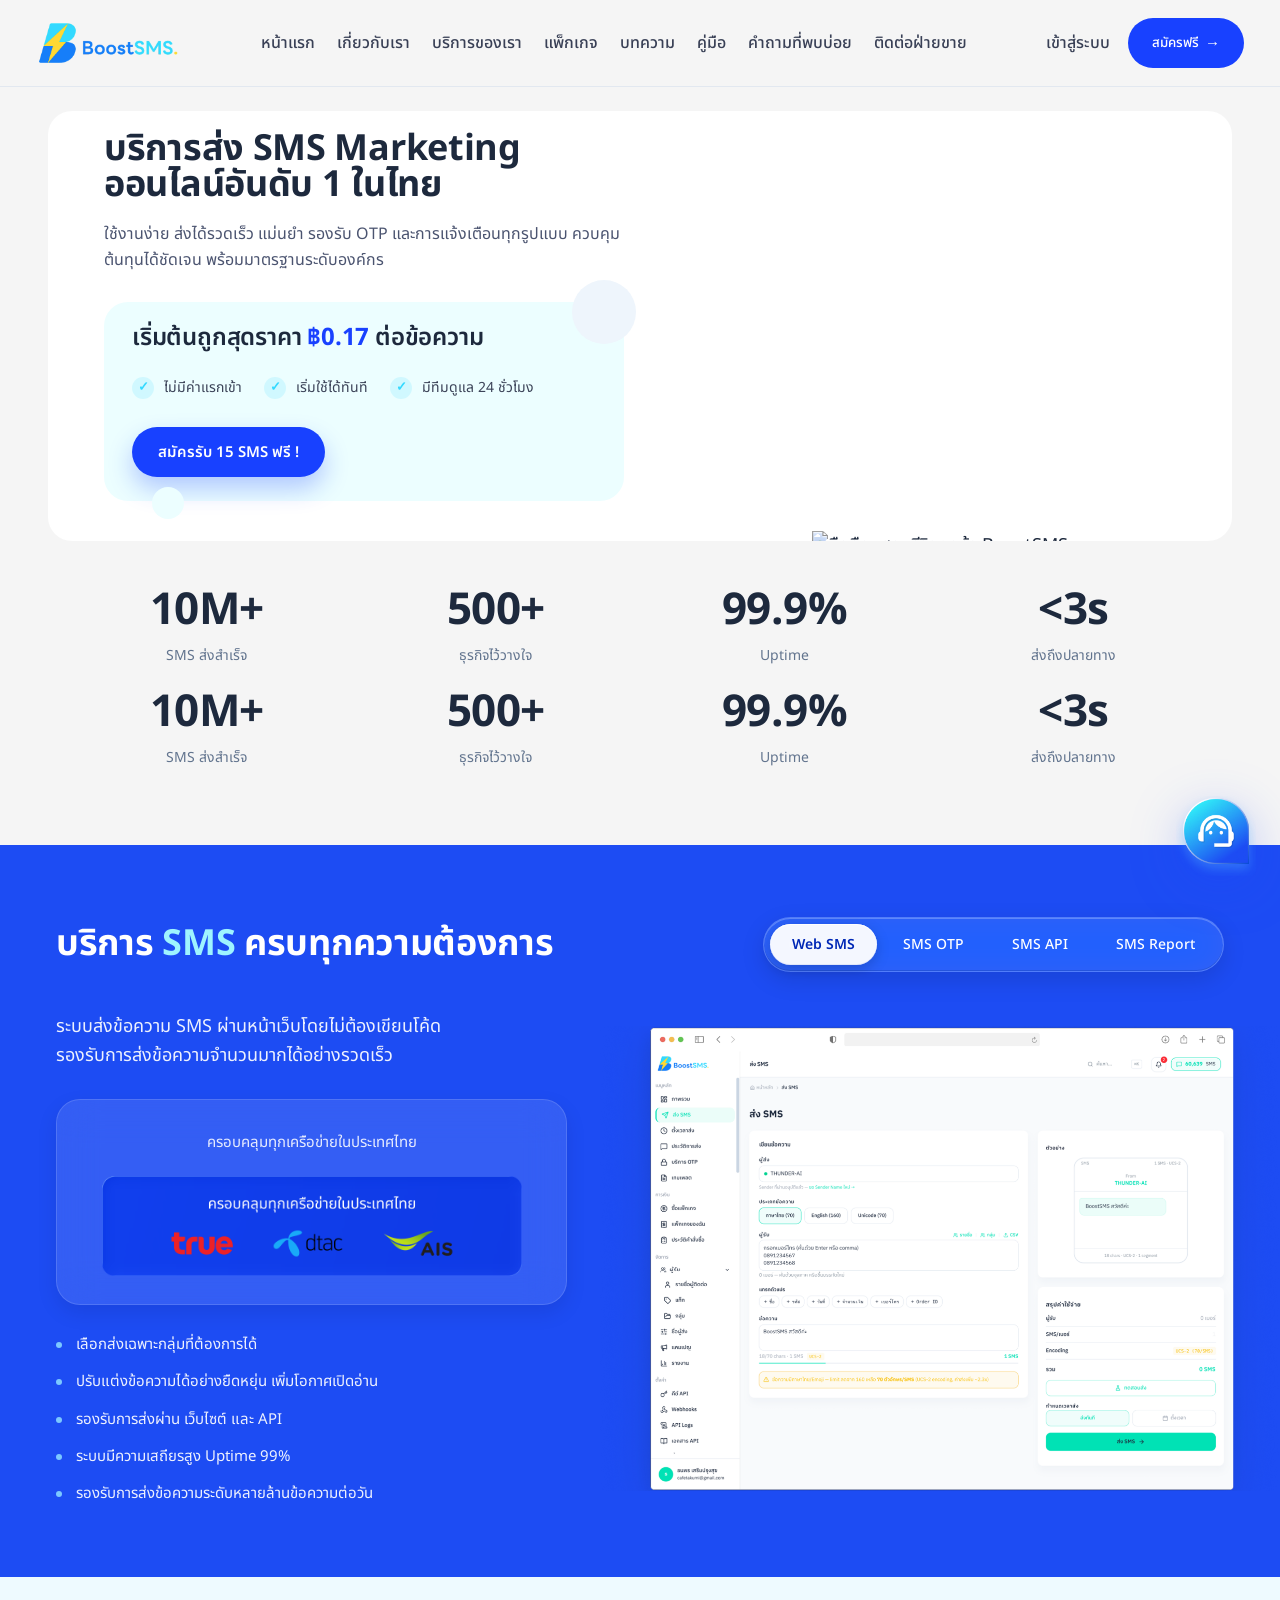
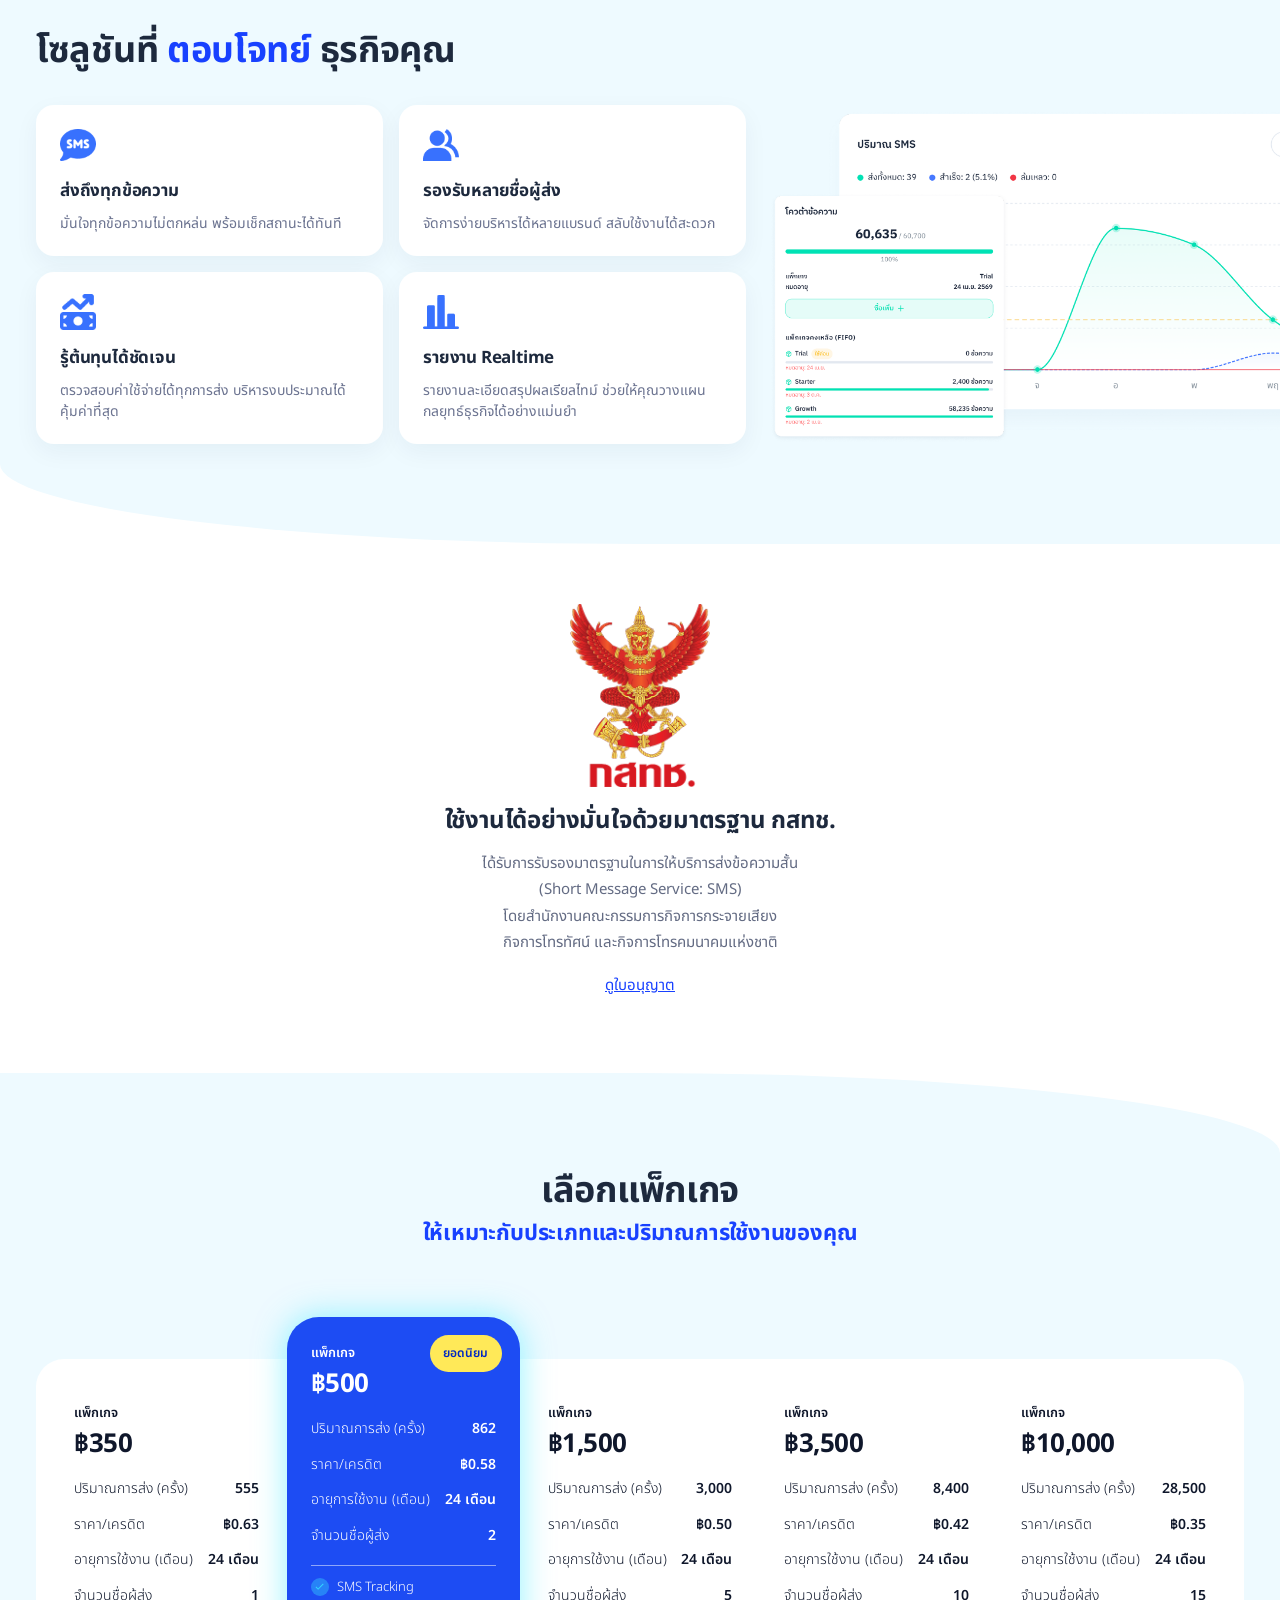
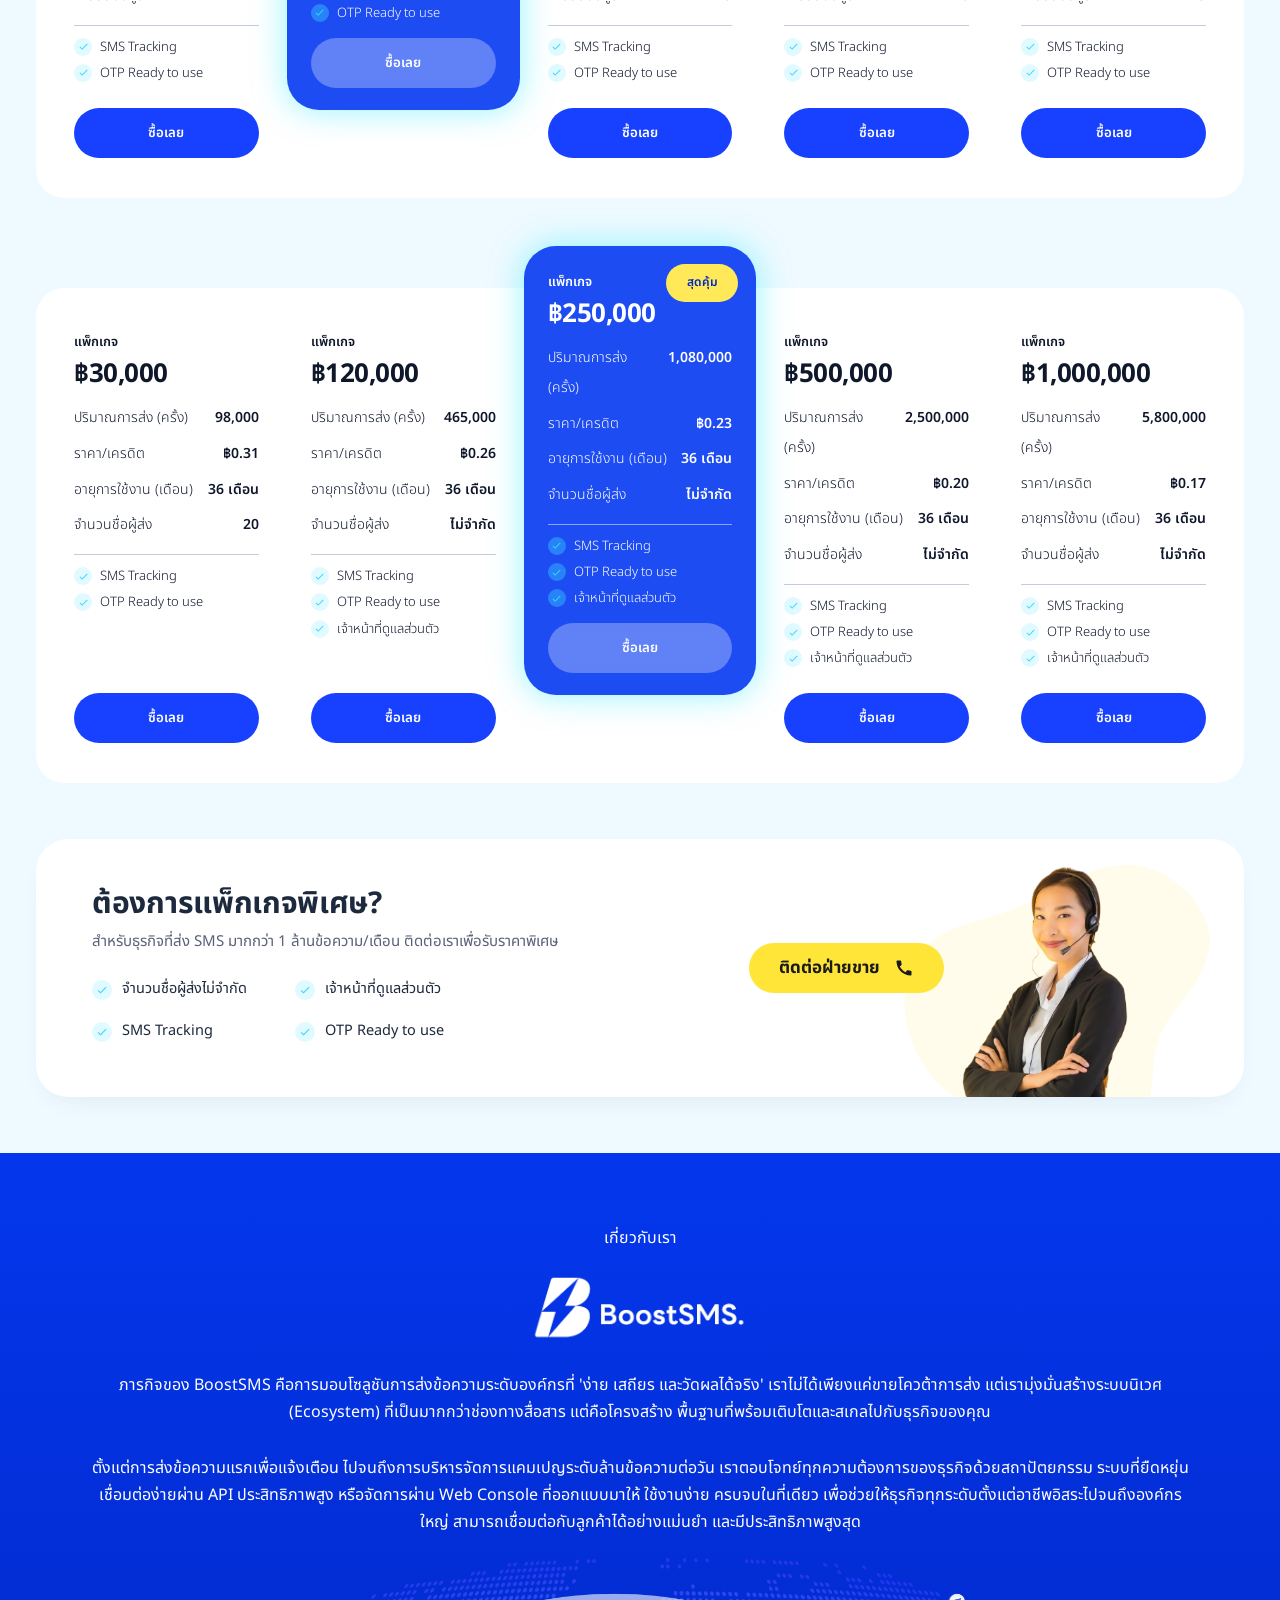
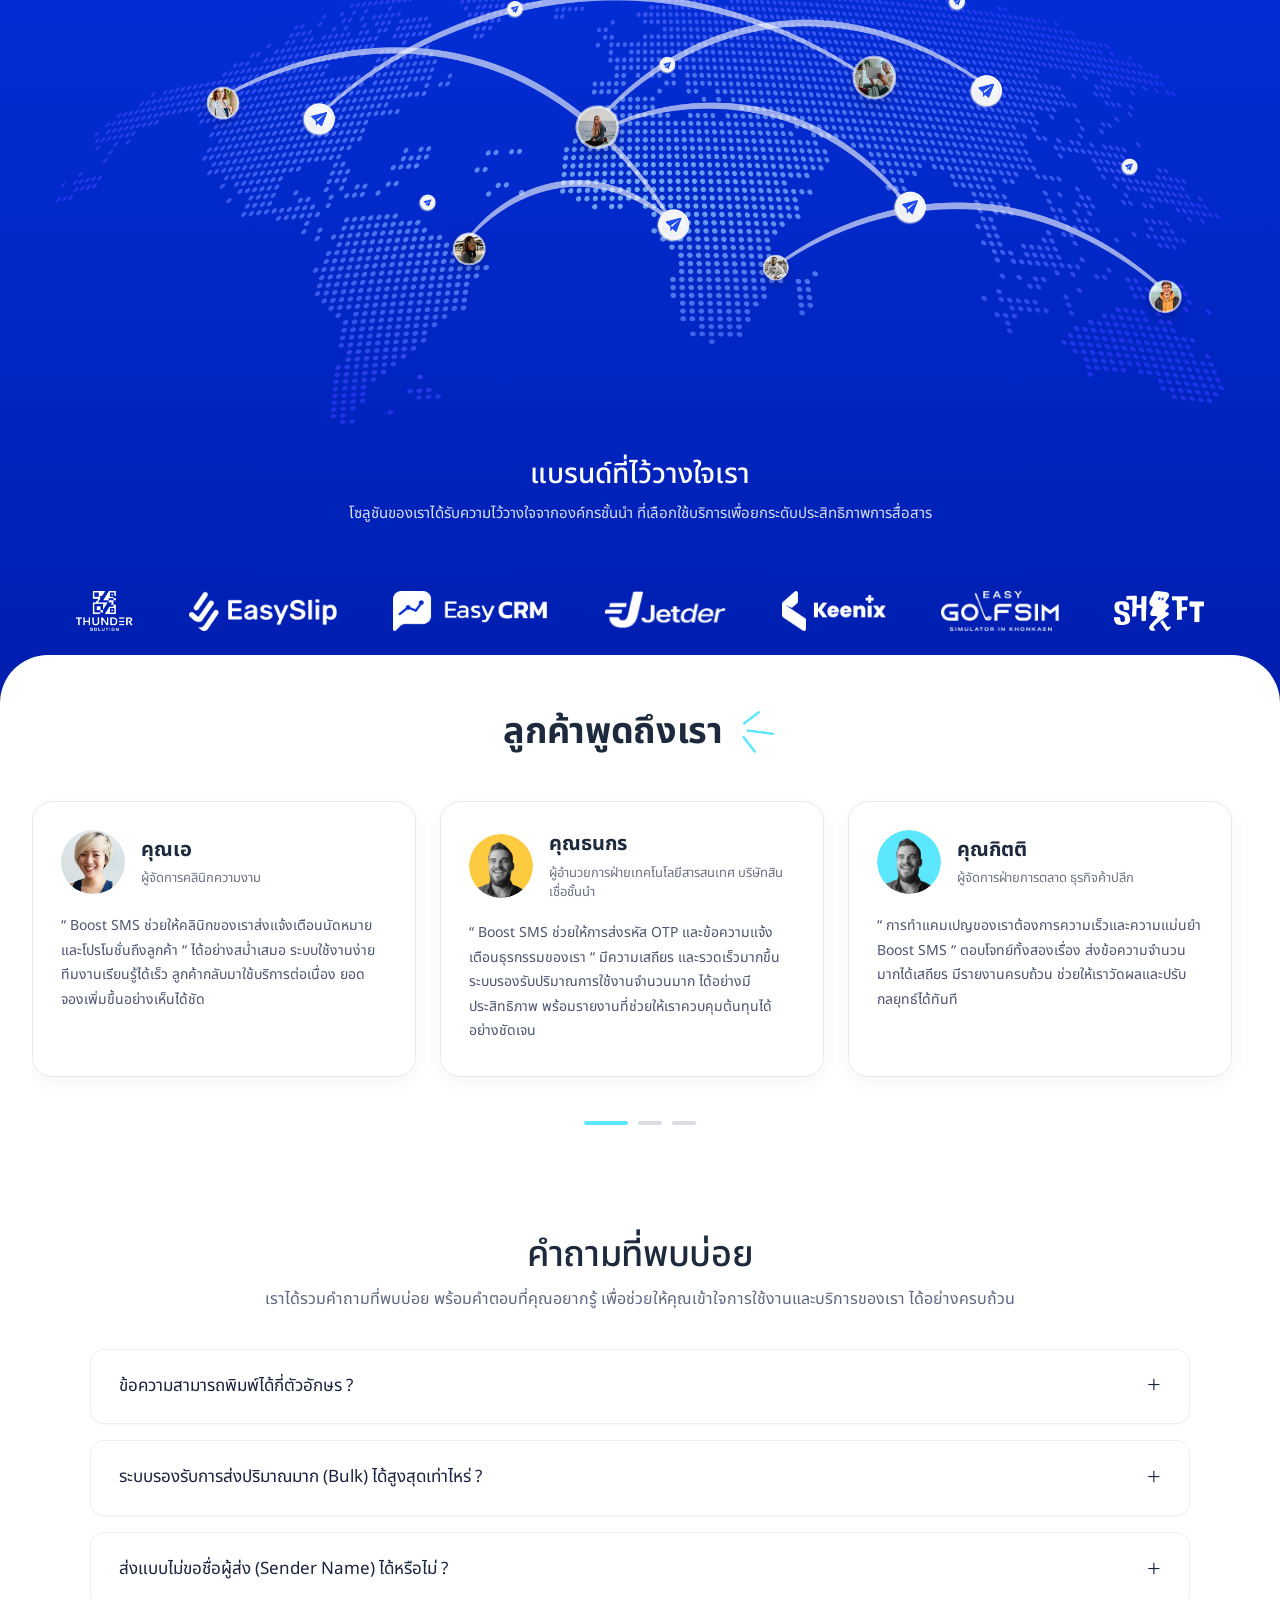
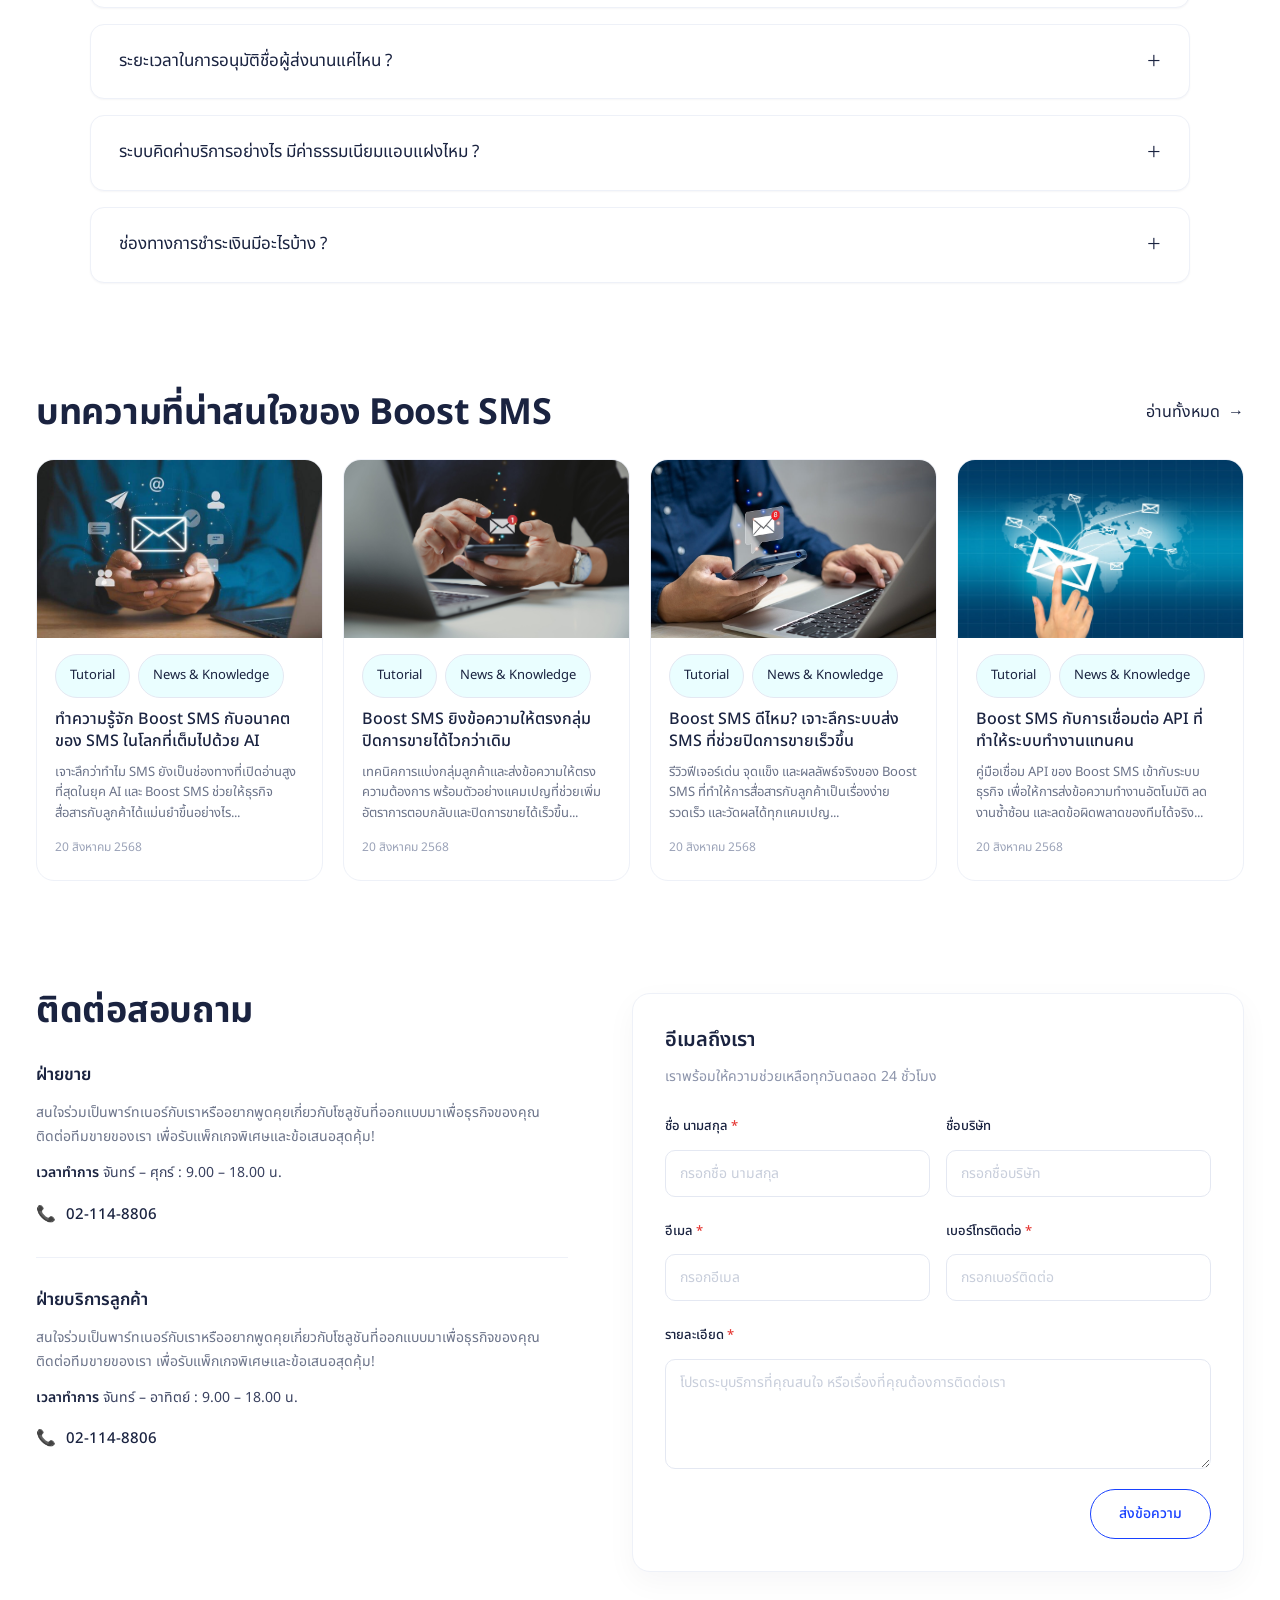
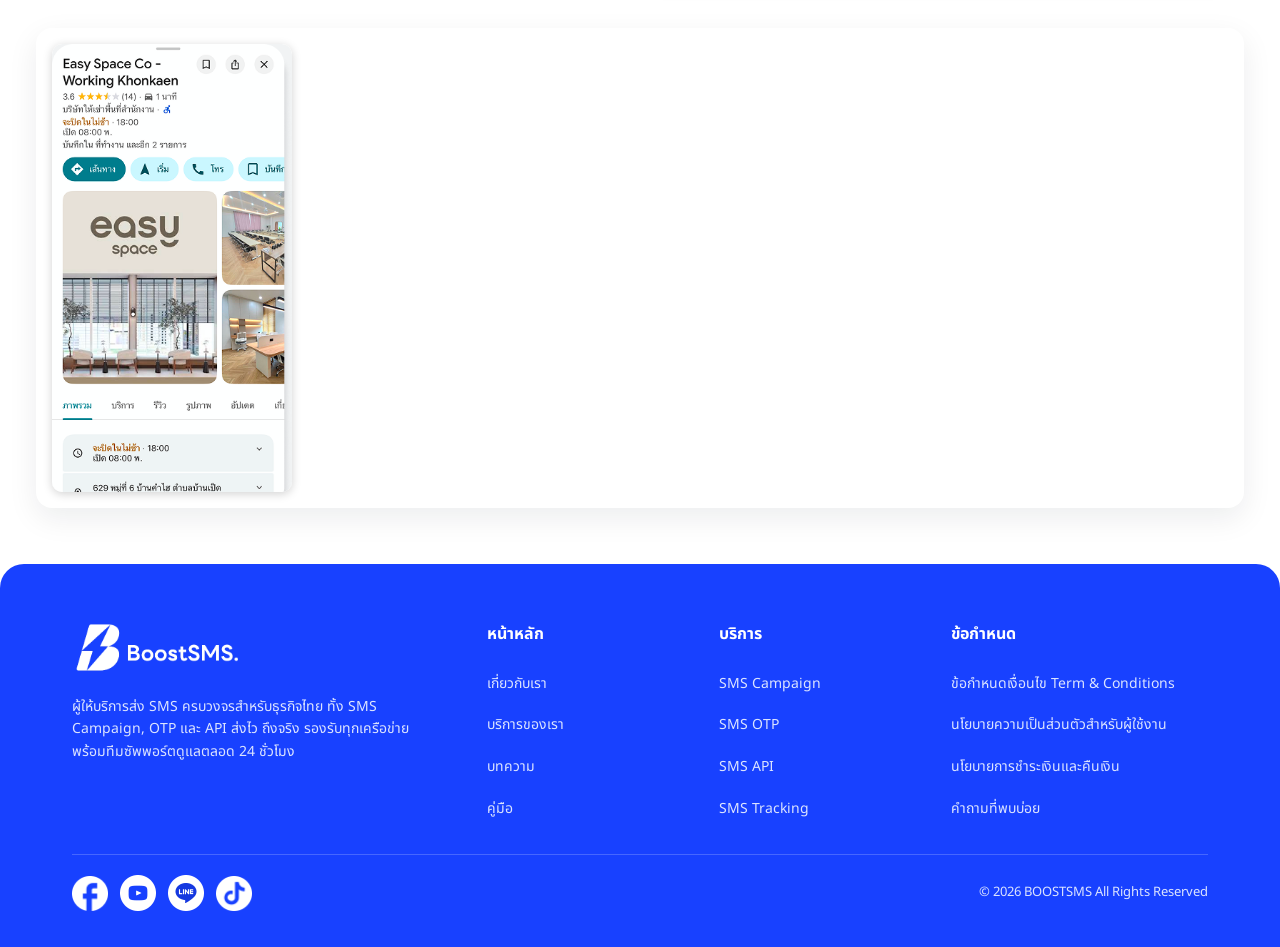
==== commit c192ff00: "Mobile polish: FAQ 3-line subtitle, blog carousel, footer layout - FAQ subtitle: 3-line break on mob" ====
--- a/index.html
+++ b/index.html
@@ -10,7 +10,7 @@
       href="https://fonts.googleapis.com/css2?family=Noto+Sans+Thai:wght@300;400;500;600;700&display=swap"
       rel="stylesheet"
     />
-    <link rel="stylesheet" href="styles.css?v=20260424aq" />
+    <link rel="stylesheet" href="styles.css?v=20260424at" />
   </head>
   <body>
     <div class="page-shell">
@@ -558,7 +558,7 @@
         <section class="faq section-light" id="faq">
           <div class="section-title center">
             <h2>คำถามที่พบบ่อย</h2>
-            <p class="faq-subtitle">เราได้รวมคำถามที่พบบ่อย พร้อมคำตอบที่คุณอยากรู้ เพื่อช่วยให้คุณเข้าใจการใช้งานและบริการของเราได้อย่างครบถ้วน</p>
+            <p class="faq-subtitle">เราได้รวมคำถามที่พบบ่อย พร้อมคำตอบที่คุณอยากรู้<br class="only-mobile" /> เพื่อช่วยให้คุณเข้าใจการใช้งานและบริการของเรา<br class="only-mobile" /> ได้อย่างครบถ้วน</p>
           </div>
           <div class="faq-list">
             <article class="faq-item">
@@ -591,7 +591,7 @@
         <section class="blog section-light" id="blog">
           <div class="blog-head">
             <h2>บทความที่น่าสนใจของ Boost SMS</h2>
-            <a href="#" class="blog-view-all">อ่านทั้งหมด <span aria-hidden="true">→</span></a>
+            <a href="#" class="blog-view-all blog-view-all-desktop">อ่านทั้งหมด <span aria-hidden="true">→</span></a>
           </div>
           <div class="blog-grid">
             <a href="article-boost-sms-ai-future.html" class="blog-card">
@@ -643,6 +643,8 @@
               </div>
             </a>
           </div>
+          <div class="blog-dots" aria-hidden="true"></div>
+          <a href="#" class="blog-view-all blog-view-all-mobile">อ่านทั้งหมด <span aria-hidden="true">→</span></a>
         </section>
 
         <section class="contact section-light" id="contact">
@@ -789,6 +791,6 @@
       <img src="assets/chat-popup.png" alt="Chat" />
     </a>
 
-    <script src="script.js?v=20260424g"></script>
+    <script src="script.js?v=20260424h"></script>
   </body>
 </html>
--- a/styles.css
+++ b/styles.css
@@ -1665,6 +1665,14 @@
   font-size: 12px;
 }
 
+.blog-view-all-mobile {
+  display: none;
+}
+
+.blog-dots {
+  display: none;
+}
+
 .contact-grid {
   display: grid;
   grid-template-columns: 1fr 1.15fr;
@@ -2776,9 +2784,166 @@
     font-size: 28px;
   }
 
-  .review-row,
+  .review-row {
+    grid-template-columns: 1fr;
+  }
+
+  .blog.section-light {
+    padding: 40px 20px 56px;
+  }
+
+  .blog-head {
+    flex-direction: column;
+    align-items: center;
+    text-align: center;
+    margin-bottom: 20px;
+    gap: 6px;
+  }
+
+  .blog-head h2 {
+    font-size: 22px;
+    line-height: 1.3;
+  }
+
+  .blog-view-all-desktop {
+    display: none;
+  }
+
   .blog-grid {
+    display: flex;
+    grid-template-columns: none;
+    gap: 16px;
+    overflow-x: auto;
+    scroll-snap-type: x mandatory;
+    scrollbar-width: none;
+    -ms-overflow-style: none;
+    margin: 0 -20px;
+    padding: 4px 20px 12px;
+  }
+
+  .blog-grid::-webkit-scrollbar {
+    display: none;
+  }
+
+  .blog-card {
+    flex: 0 0 calc(100vw - 72px);
+    scroll-snap-align: start;
+  }
+
+  .blog-dots {
+    display: flex;
+    justify-content: center;
+    gap: 10px;
+    margin-top: 16px;
+  }
+
+  .blog-dots button {
+    width: 30px;
+    height: 5px;
+    border-radius: 6px;
+    border: 0;
+    background: #D9DCE3;
+    padding: 0;
+    cursor: pointer;
+    transition: width 0.25s ease, background 0.25s ease;
+  }
+
+  .blog-dots button.active {
+    width: 50px;
+    background: #5BE8FF;
+  }
+
+  .blog-view-all-mobile {
+    display: inline-flex;
+    justify-content: center;
+    margin: 28px auto 0;
+    width: auto;
+    align-items: center;
+    gap: 10px;
+    color: #1a2340;
+    font-size: 16px;
+    font-weight: 500;
+    text-decoration: none;
+  }
+
+  .blog {
+    display: flex;
+    flex-direction: column;
+  }
+
+  .blog .blog-view-all-mobile {
+    align-self: center;
+  }
+
+  .footer {
+    padding: 48px 24px 28px;
+    border-top-left-radius: 36px;
+    border-top-right-radius: 36px;
+  }
+
+  .footer-top {
     grid-template-columns: 1fr;
+    gap: 36px;
+  }
+
+  .footer-brand-col {
+    grid-column: auto;
+    max-width: none;
+    text-align: center;
+    margin: 0 auto;
+  }
+
+  .footer-brand {
+    justify-content: center;
+    margin-bottom: 16px;
+  }
+
+  .footer-logo {
+    height: 72px;
+  }
+
+  .footer-tagline {
+    text-align: center;
+    font-size: 14px;
+    max-width: 320px;
+    margin: 0 auto;
+  }
+
+  .footer-col {
+    text-align: left;
+  }
+
+  .footer-heading {
+    font-size: 16px;
+    margin-bottom: 20px;
+  }
+
+  .footer-list {
+    gap: 16px;
+  }
+
+  .footer-list a {
+    font-size: 14px;
+  }
+
+  .footer-divider {
+    margin: 28px 0 20px;
+  }
+
+  .footer-bottom {
+    flex-direction: column;
+    align-items: center;
+    gap: 18px;
+  }
+
+  .footer-social {
+    gap: 16px;
+    justify-content: center;
+  }
+
+  .footer-copy {
+    text-align: center;
+    font-size: 13px;
   }
 
   .plan-row {
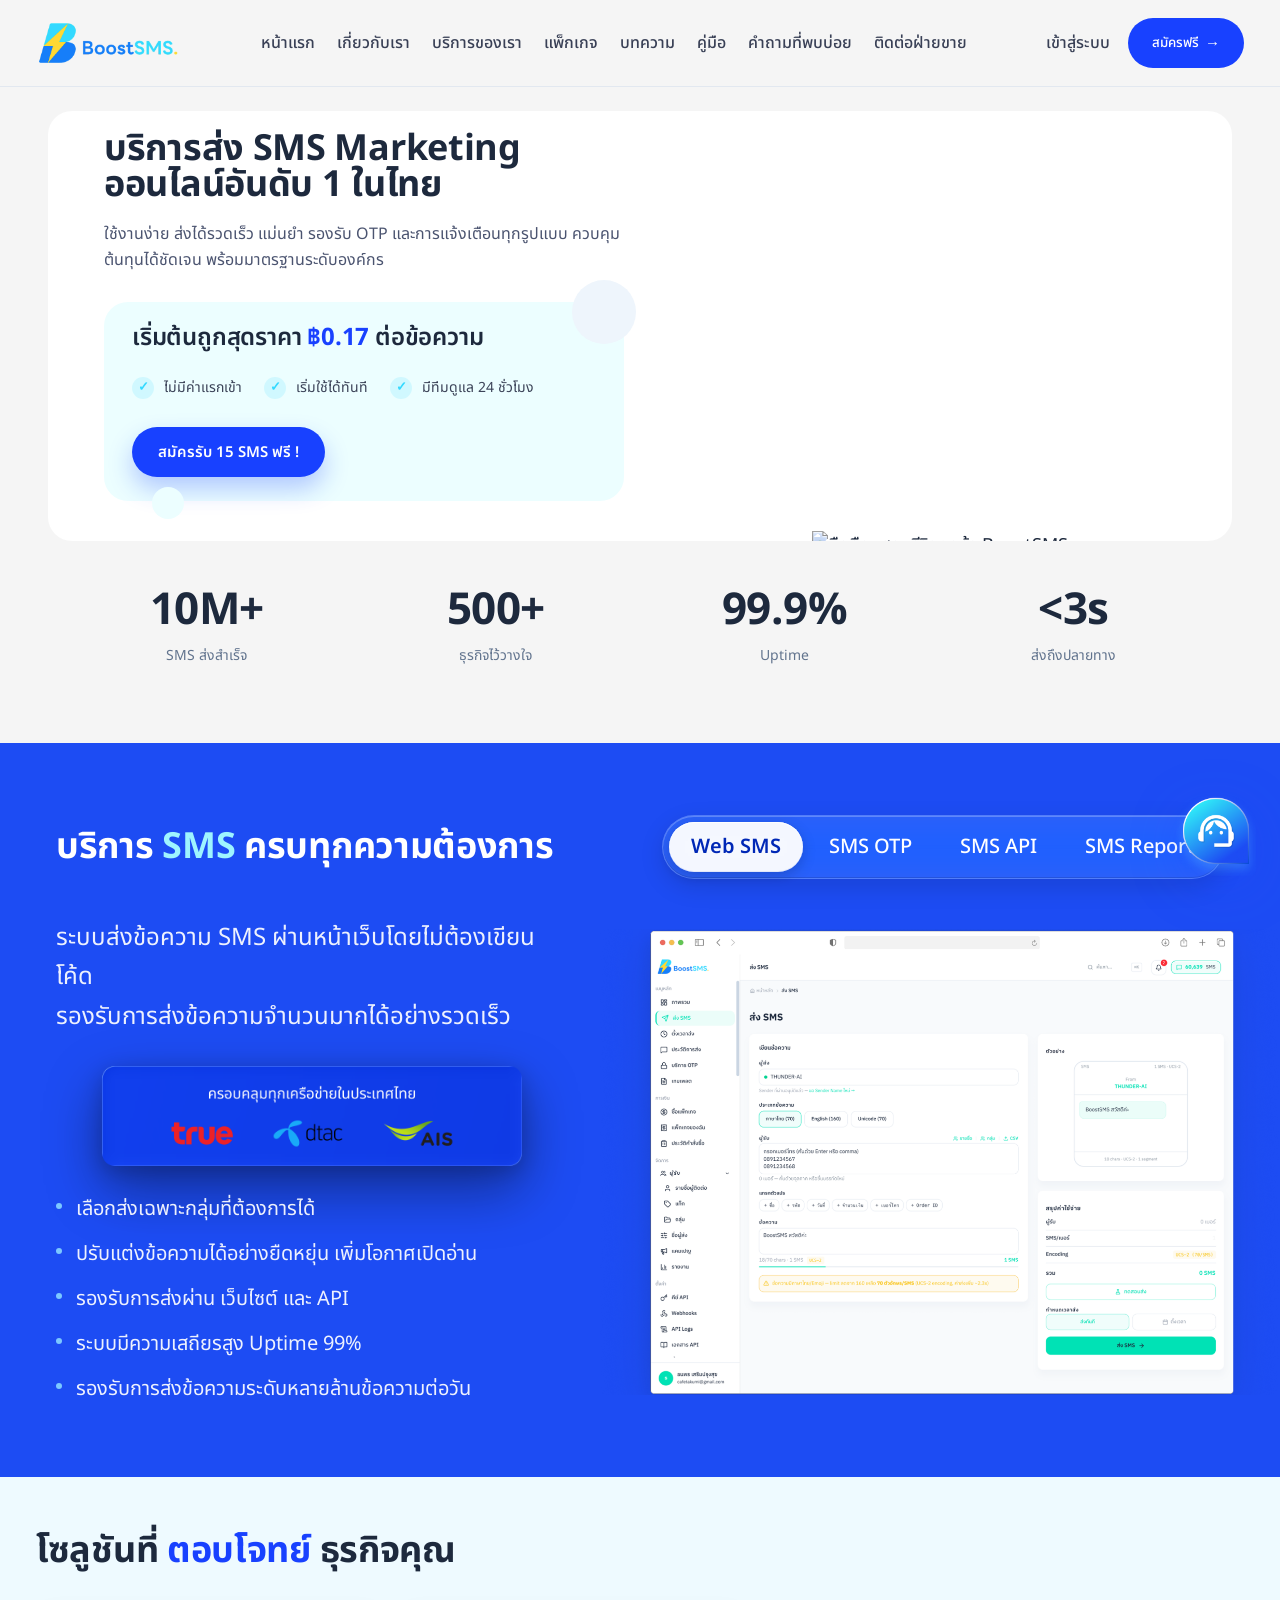
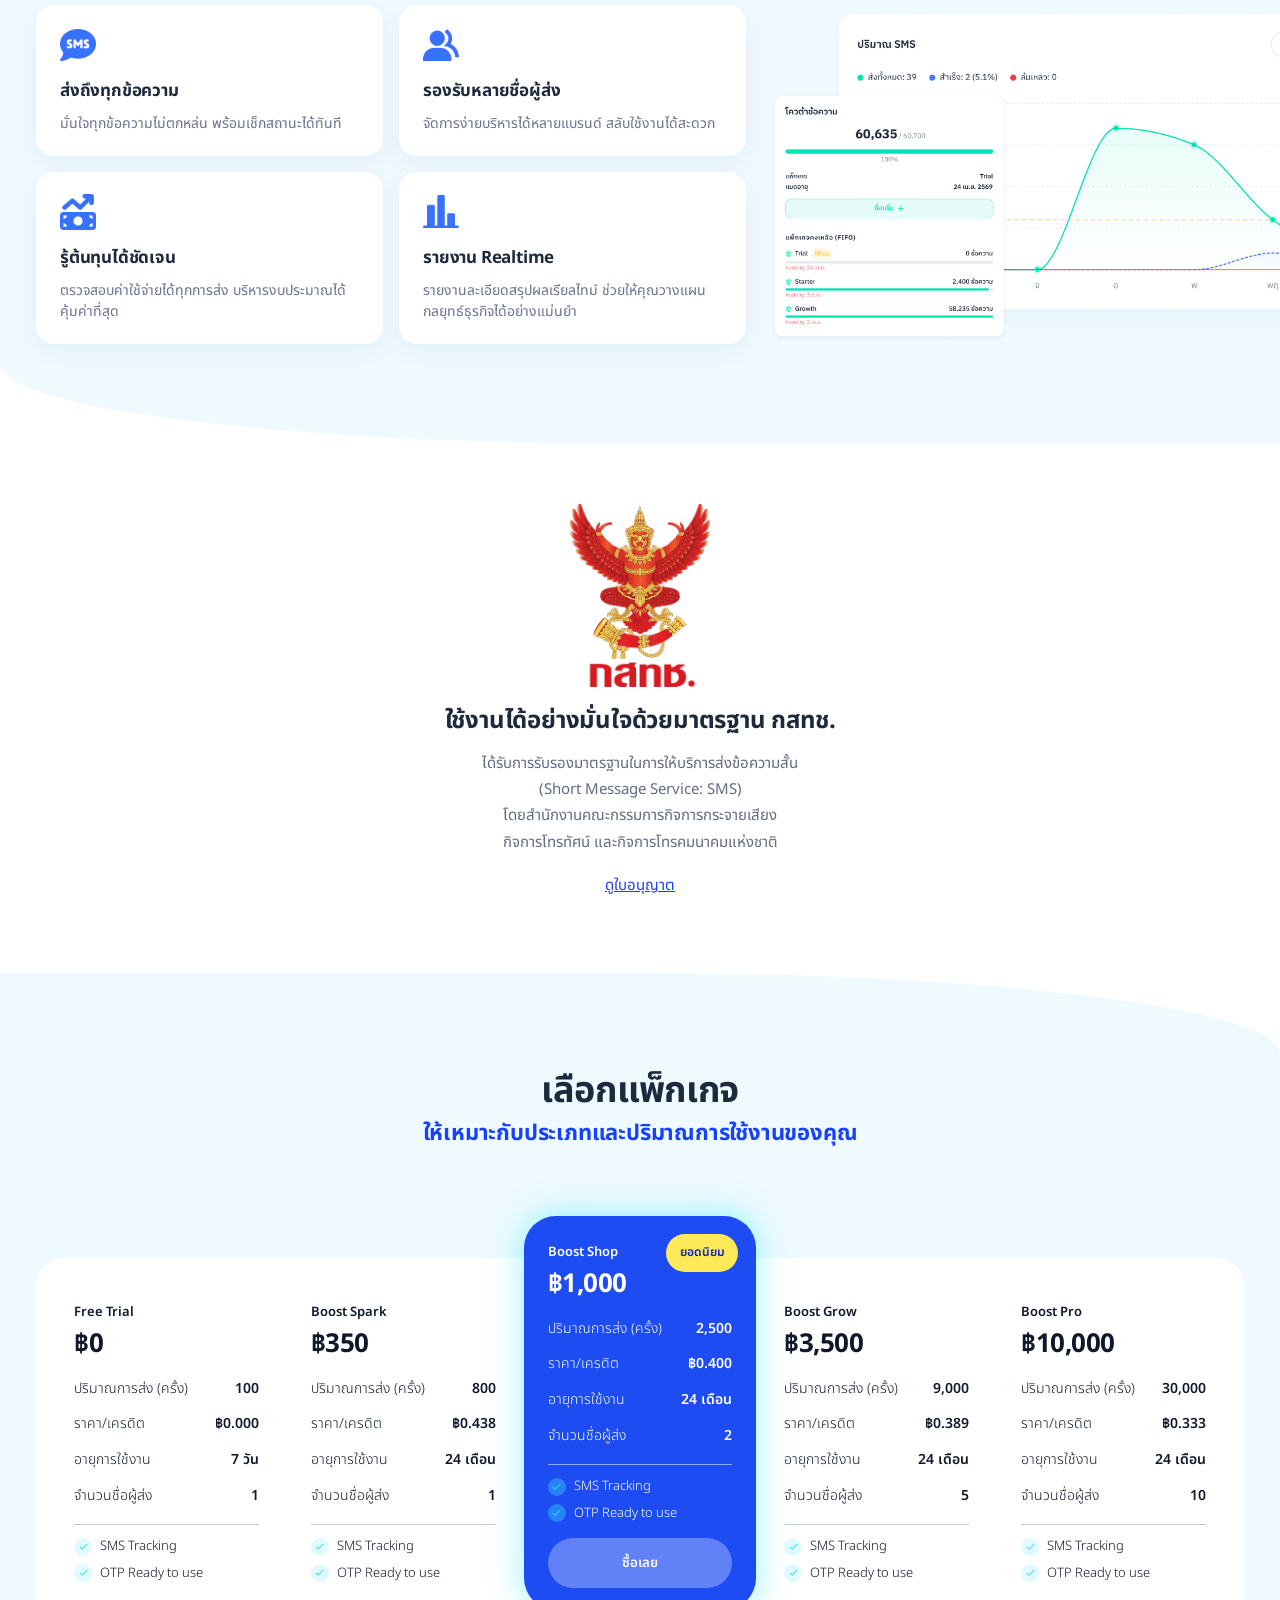
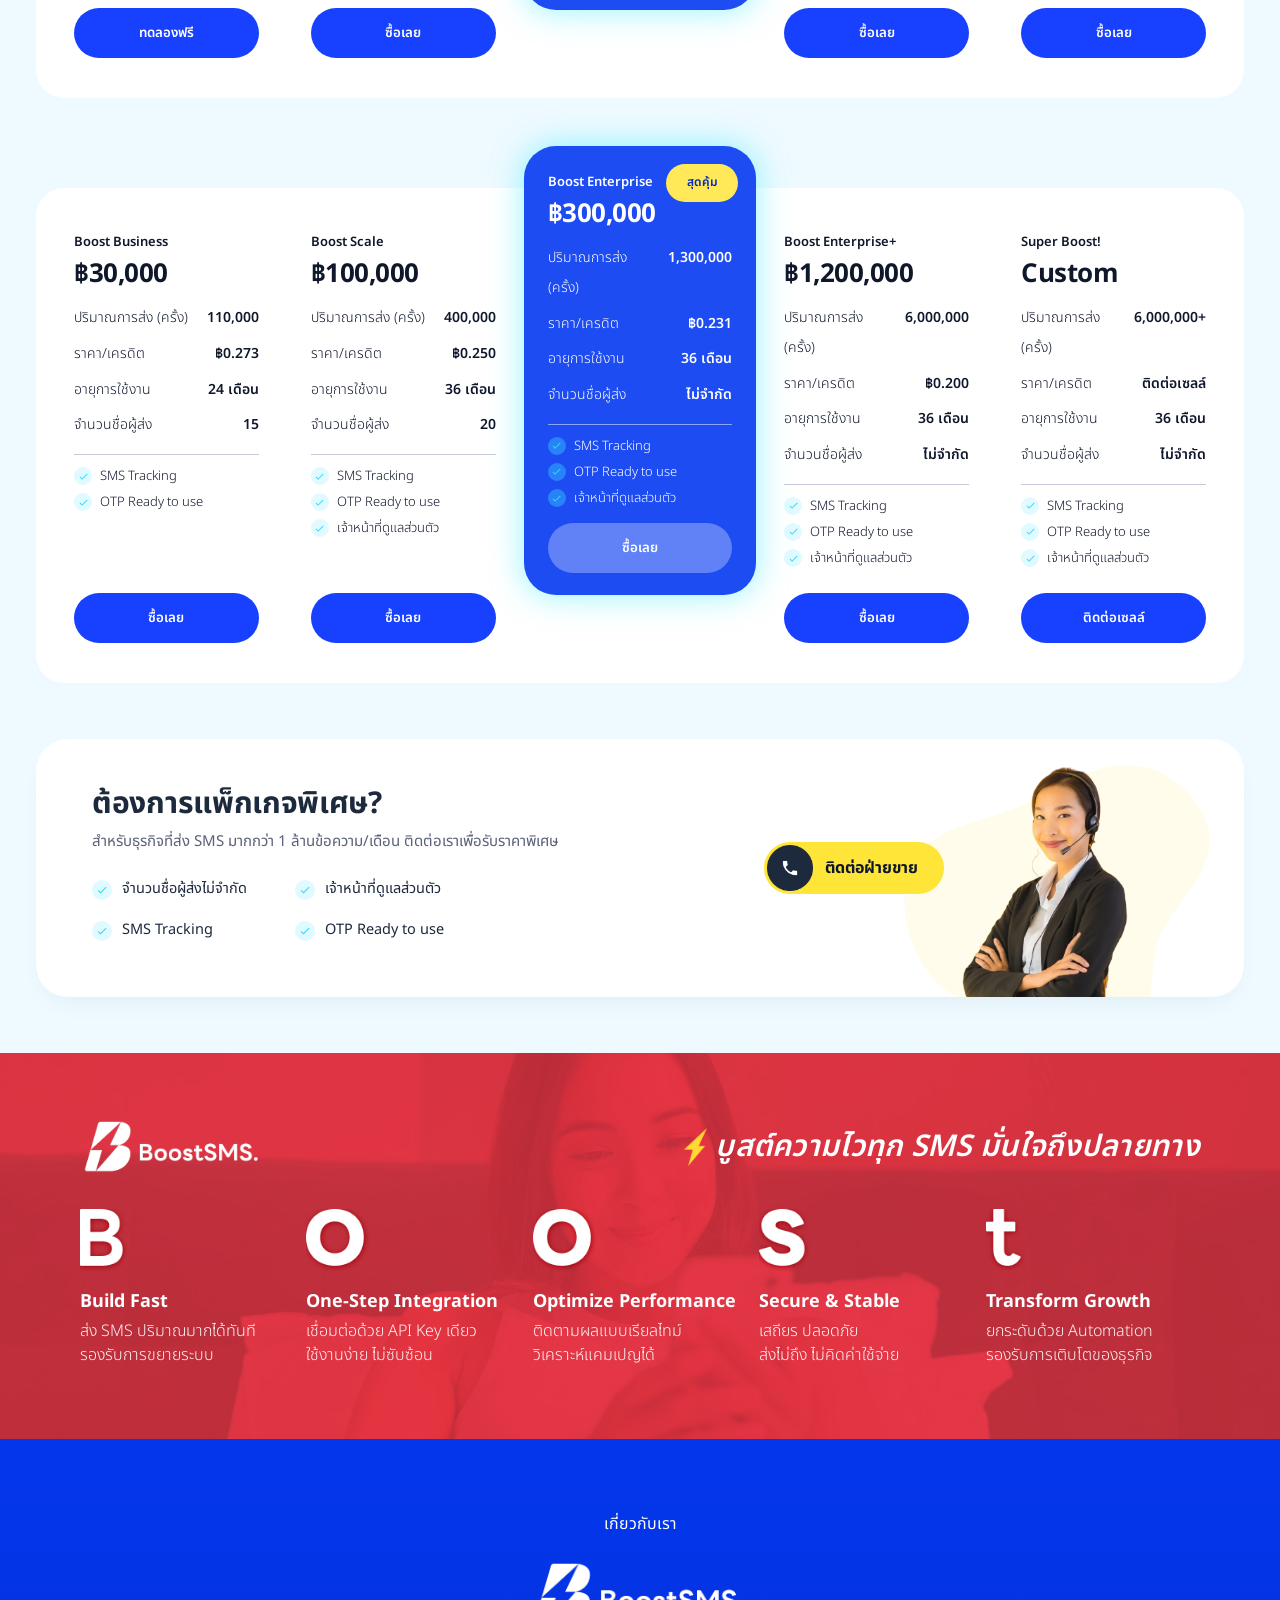
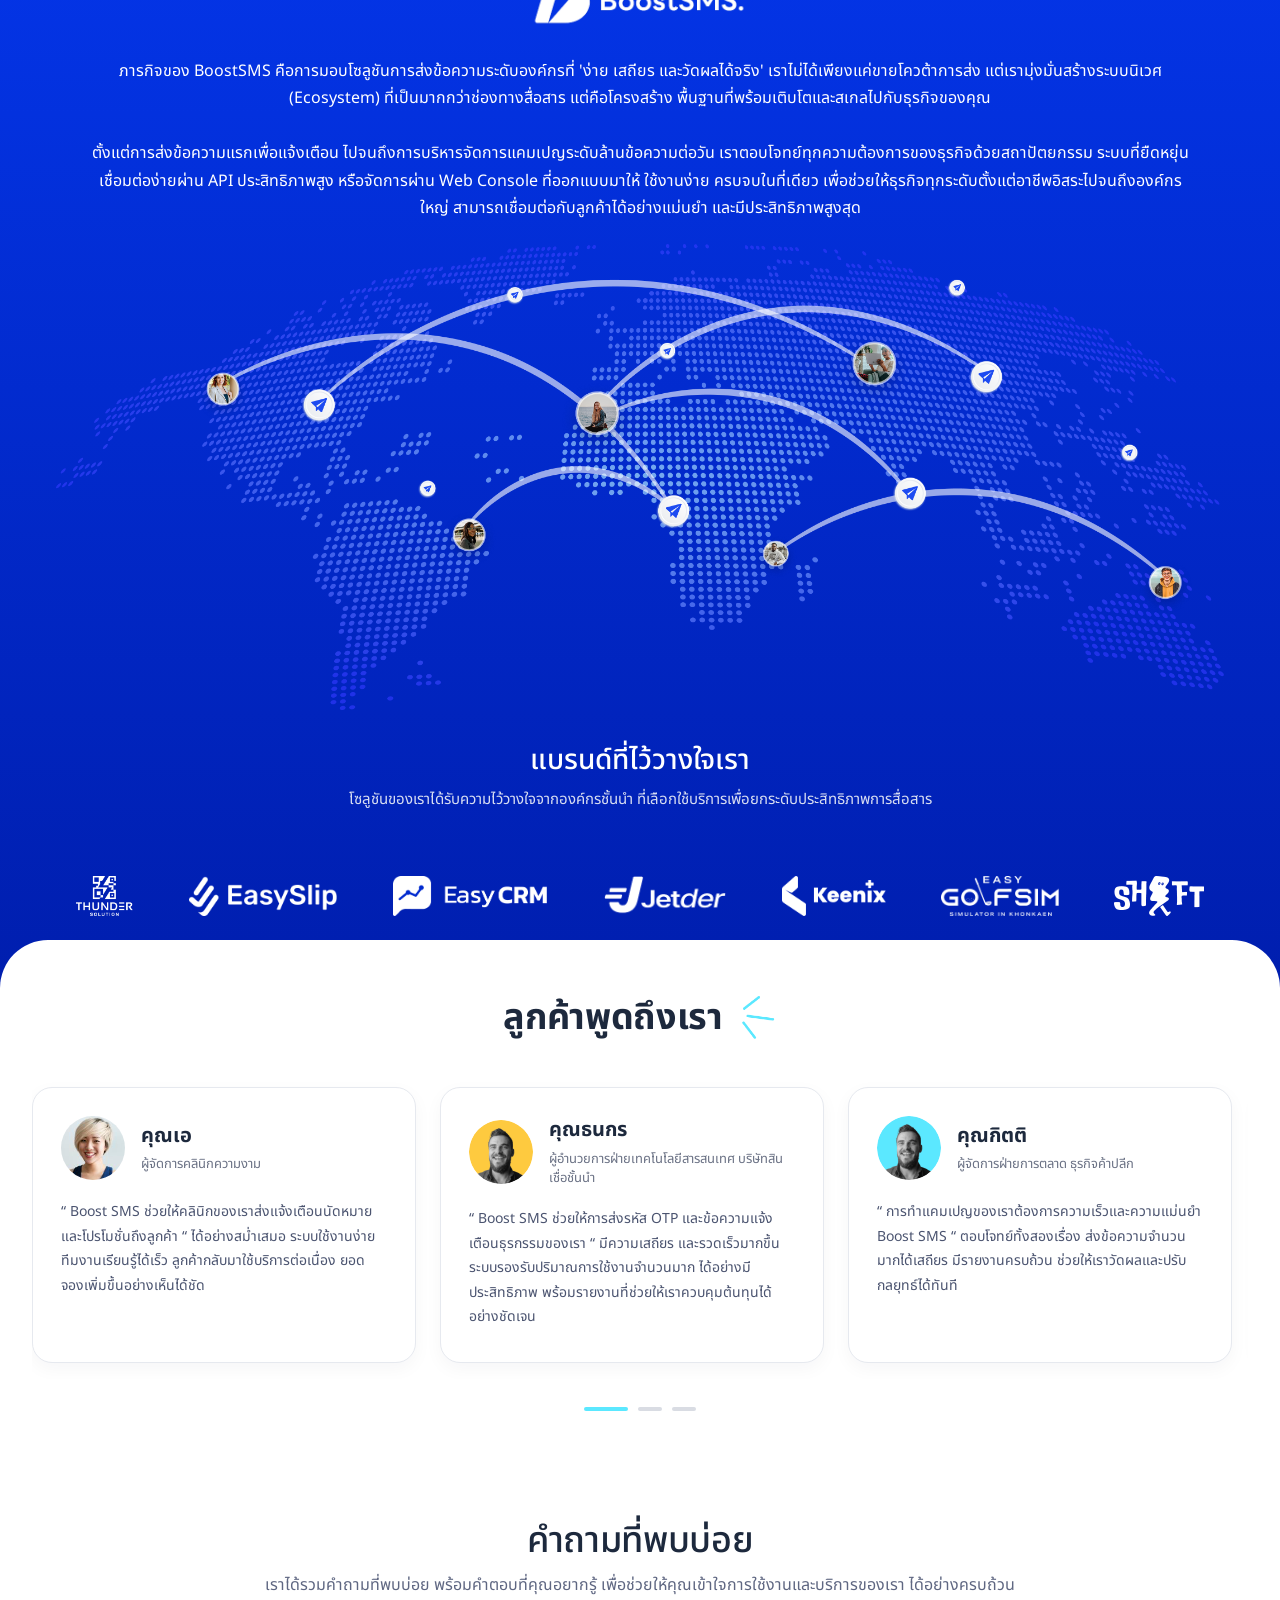
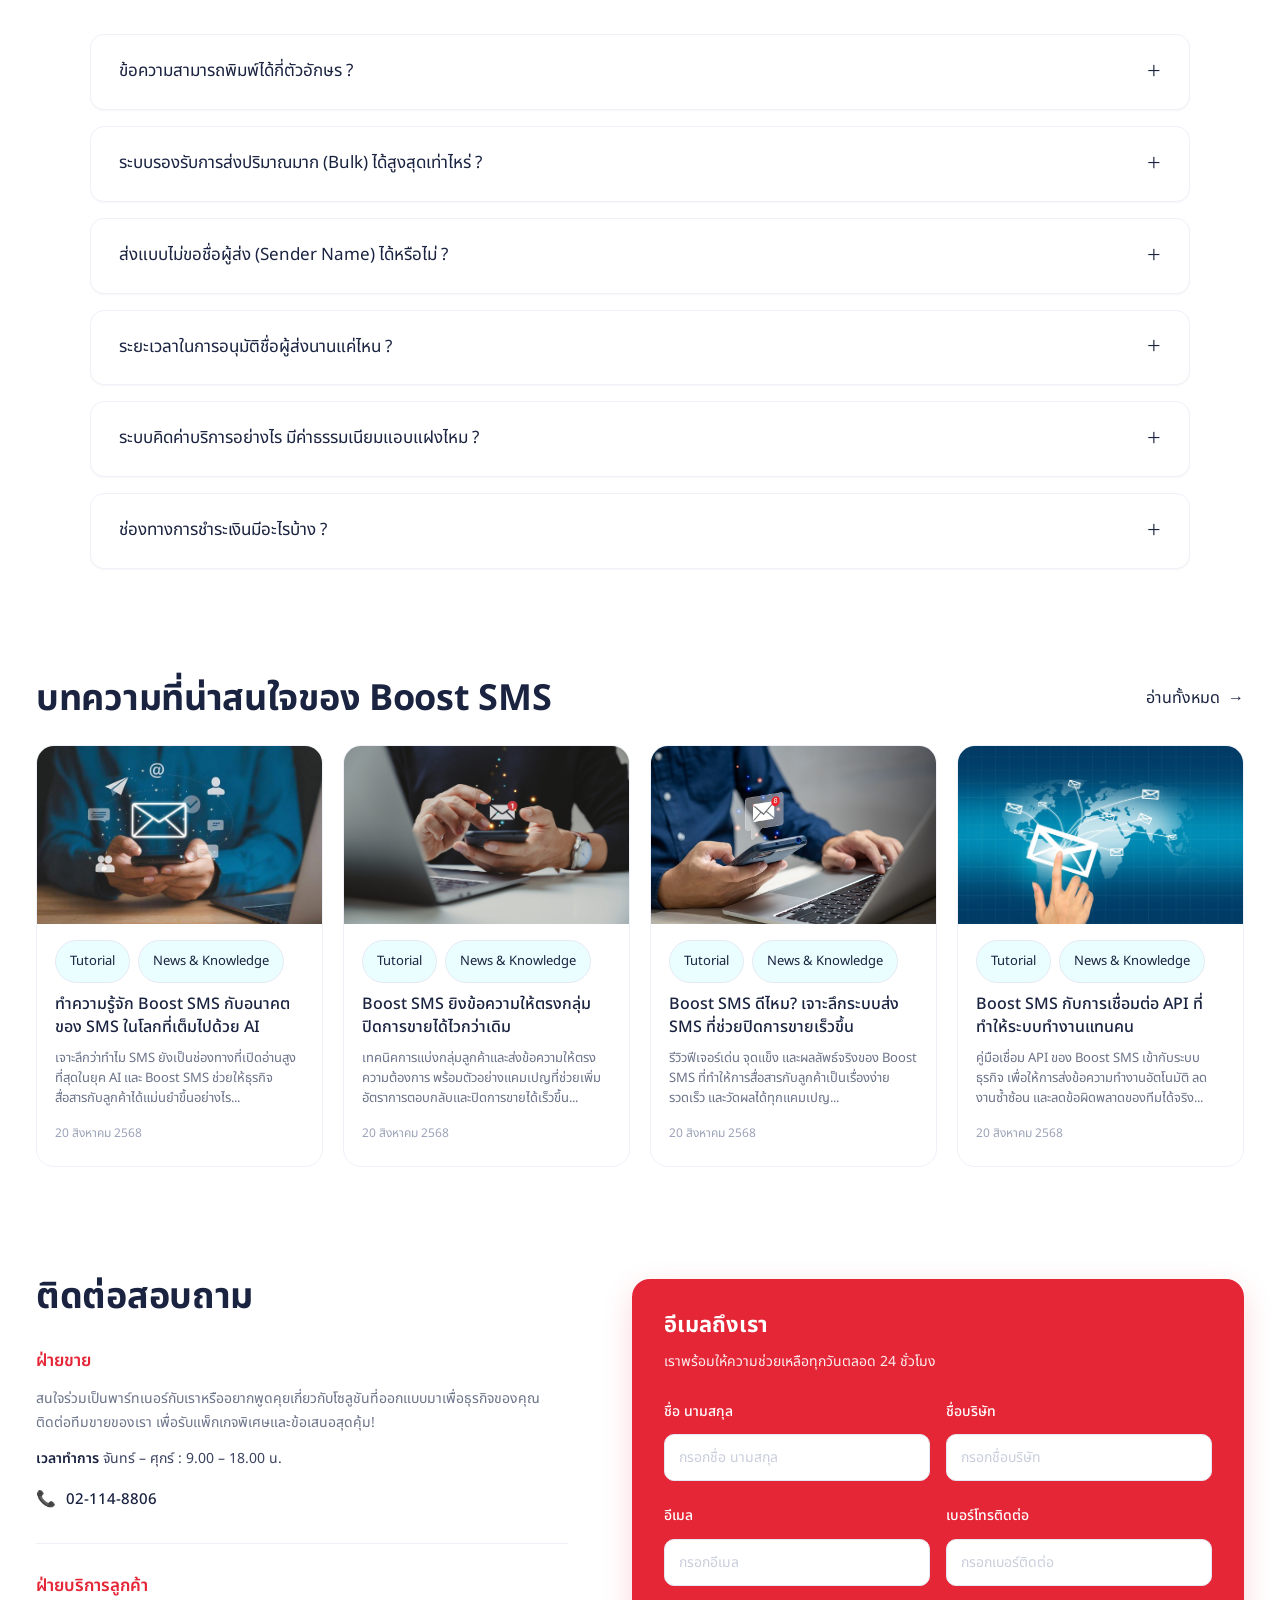
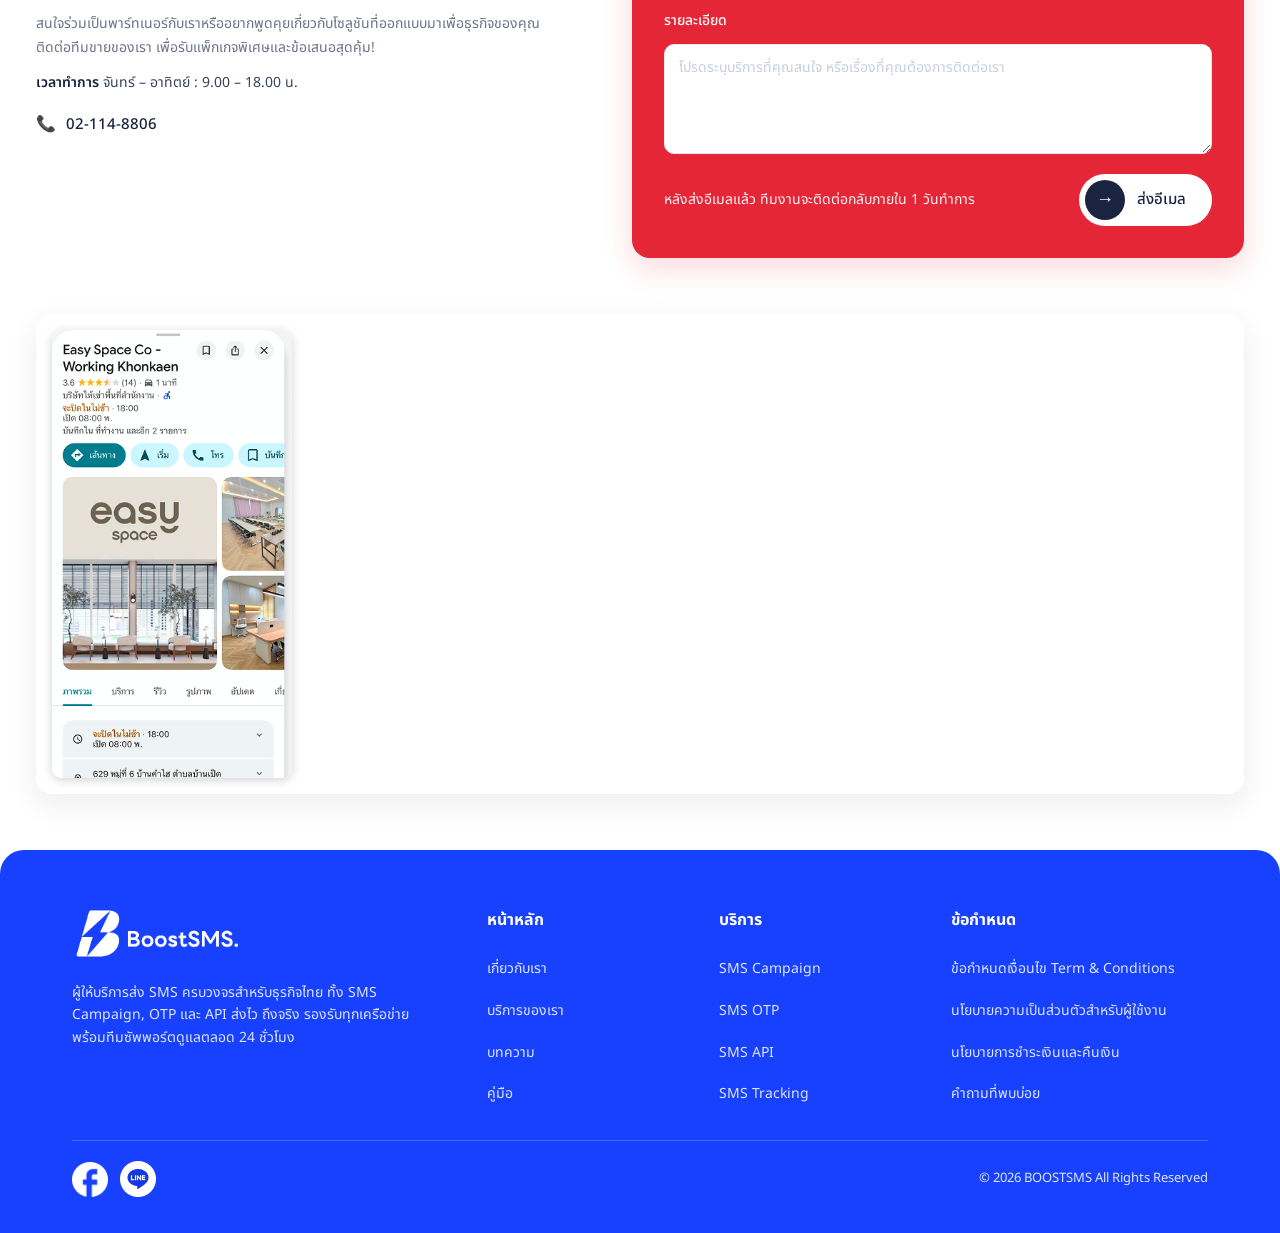
==== commit 01ab83af: "BOOST banner, contact form, carrier card, footer mobile - BOOST banner: 5-letter B/o/o/s/t image gri" ====
--- a/index.html
+++ b/index.html
@@ -10,7 +10,7 @@
       href="https://fonts.googleapis.com/css2?family=Noto+Sans+Thai:wght@300;400;500;600;700&display=swap"
       rel="stylesheet"
     />
-    <link rel="stylesheet" href="styles.css?v=20260424at" />
+    <link rel="stylesheet" href="styles.css?v=20260430u" />
   </head>
   <body>
     <div class="page-shell">
@@ -227,12 +227,27 @@
           <div class="pricing-rows">
             <div class="plan-row">
               <article class="plan">
-                <p class="plan-label">แพ็กเกจ</p>
+                <p class="plan-label">Free Trial</p>
+                <h3 class="plan-price">฿0</h3>
+                <ul class="plan-details">
+                  <li><span>ปริมาณการส่ง (ครั้ง)</span><strong>100</strong></li>
+                  <li><span>ราคา/เครดิต</span><strong>฿0.000</strong></li>
+                  <li><span>อายุการใช้งาน</span><strong>7 วัน</strong></li>
+                  <li><span>จำนวนชื่อผู้ส่ง</span><strong>1</strong></li>
+                </ul>
+                <ul class="plan-features">
+                  <li>SMS Tracking</li>
+                  <li>OTP Ready to use</li>
+                </ul>
+                <button class="btn btn-primary full">ทดลองฟรี</button>
+              </article>
+              <article class="plan">
+                <p class="plan-label">Boost Spark</p>
                 <h3 class="plan-price">฿350</h3>
                 <ul class="plan-details">
-                  <li><span>ปริมาณการส่ง (ครั้ง)</span><strong>555</strong></li>
-                  <li><span>ราคา/เครดิต</span><strong>฿0.63</strong></li>
-                  <li><span>อายุการใช้งาน (เดือน)</span><strong>24 เดือน</strong></li>
+                  <li><span>ปริมาณการส่ง (ครั้ง)</span><strong>800</strong></li>
+                  <li><span>ราคา/เครดิต</span><strong>฿0.438</strong></li>
+                  <li><span>อายุการใช้งาน</span><strong>24 เดือน</strong></li>
                   <li><span>จำนวนชื่อผู้ส่ง</span><strong>1</strong></li>
                 </ul>
                 <ul class="plan-features">
@@ -243,12 +258,12 @@
               </article>
               <article class="plan featured">
                 <span class="badge">ยอดนิยม</span>
-                <p class="plan-label">แพ็กเกจ</p>
-                <h3 class="plan-price">฿500</h3>
-                <ul class="plan-details">
-                  <li><span>ปริมาณการส่ง (ครั้ง)</span><strong>862</strong></li>
-                  <li><span>ราคา/เครดิต</span><strong>฿0.58</strong></li>
-                  <li><span>อายุการใช้งาน (เดือน)</span><strong>24 เดือน</strong></li>
+                <p class="plan-label">Boost Shop</p>
+                <h3 class="plan-price">฿1,000</h3>
+                <ul class="plan-details">
+                  <li><span>ปริมาณการส่ง (ครั้ง)</span><strong>2,500</strong></li>
+                  <li><span>ราคา/เครดิต</span><strong>฿0.400</strong></li>
+                  <li><span>อายุการใช้งาน</span><strong>24 เดือน</strong></li>
                   <li><span>จำนวนชื่อผู้ส่ง</span><strong>2</strong></li>
                 </ul>
                 <ul class="plan-features">
@@ -258,12 +273,12 @@
                 <button class="btn btn-featured full">ซื้อเลย</button>
               </article>
               <article class="plan">
-                <p class="plan-label">แพ็กเกจ</p>
-                <h3 class="plan-price">฿1,500</h3>
-                <ul class="plan-details">
-                  <li><span>ปริมาณการส่ง (ครั้ง)</span><strong>3,000</strong></li>
-                  <li><span>ราคา/เครดิต</span><strong>฿0.50</strong></li>
-                  <li><span>อายุการใช้งาน (เดือน)</span><strong>24 เดือน</strong></li>
+                <p class="plan-label">Boost Grow</p>
+                <h3 class="plan-price">฿3,500</h3>
+                <ul class="plan-details">
+                  <li><span>ปริมาณการส่ง (ครั้ง)</span><strong>9,000</strong></li>
+                  <li><span>ราคา/เครดิต</span><strong>฿0.389</strong></li>
+                  <li><span>อายุการใช้งาน</span><strong>24 เดือน</strong></li>
                   <li><span>จำนวนชื่อผู้ส่ง</span><strong>5</strong></li>
                 </ul>
                 <ul class="plan-features">
@@ -273,28 +288,13 @@
                 <button class="btn btn-primary full">ซื้อเลย</button>
               </article>
               <article class="plan">
-                <p class="plan-label">แพ็กเกจ</p>
-                <h3 class="plan-price">฿3,500</h3>
-                <ul class="plan-details">
-                  <li><span>ปริมาณการส่ง (ครั้ง)</span><strong>8,400</strong></li>
-                  <li><span>ราคา/เครดิต</span><strong>฿0.42</strong></li>
-                  <li><span>อายุการใช้งาน (เดือน)</span><strong>24 เดือน</strong></li>
+                <p class="plan-label">Boost Pro</p>
+                <h3 class="plan-price">฿10,000</h3>
+                <ul class="plan-details">
+                  <li><span>ปริมาณการส่ง (ครั้ง)</span><strong>30,000</strong></li>
+                  <li><span>ราคา/เครดิต</span><strong>฿0.333</strong></li>
+                  <li><span>อายุการใช้งาน</span><strong>24 เดือน</strong></li>
                   <li><span>จำนวนชื่อผู้ส่ง</span><strong>10</strong></li>
-                </ul>
-                <ul class="plan-features">
-                  <li>SMS Tracking</li>
-                  <li>OTP Ready to use</li>
-                </ul>
-                <button class="btn btn-primary full">ซื้อเลย</button>
-              </article>
-              <article class="plan">
-                <p class="plan-label">แพ็กเกจ</p>
-                <h3 class="plan-price">฿10,000</h3>
-                <ul class="plan-details">
-                  <li><span>ปริมาณการส่ง (ครั้ง)</span><strong>28,500</strong></li>
-                  <li><span>ราคา/เครดิต</span><strong>฿0.35</strong></li>
-                  <li><span>อายุการใช้งาน (เดือน)</span><strong>24 เดือน</strong></li>
-                  <li><span>จำนวนชื่อผู้ส่ง</span><strong>15</strong></li>
                 </ul>
                 <ul class="plan-features">
                   <li>SMS Tracking</li>
@@ -306,28 +306,28 @@
             <div class="plan-dots" aria-hidden="true"></div>
             <div class="plan-row">
               <article class="plan">
-                <p class="plan-label">แพ็กเกจ</p>
+                <p class="plan-label">Boost Business</p>
                 <h3 class="plan-price">฿30,000</h3>
                 <ul class="plan-details">
-                  <li><span>ปริมาณการส่ง (ครั้ง)</span><strong>98,000</strong></li>
-                  <li><span>ราคา/เครดิต</span><strong>฿0.31</strong></li>
-                  <li><span>อายุการใช้งาน (เดือน)</span><strong>36 เดือน</strong></li>
+                  <li><span>ปริมาณการส่ง (ครั้ง)</span><strong>110,000</strong></li>
+                  <li><span>ราคา/เครดิต</span><strong>฿0.273</strong></li>
+                  <li><span>อายุการใช้งาน</span><strong>24 เดือน</strong></li>
+                  <li><span>จำนวนชื่อผู้ส่ง</span><strong>15</strong></li>
+                </ul>
+                <ul class="plan-features">
+                  <li>SMS Tracking</li>
+                  <li>OTP Ready to use</li>
+                </ul>
+                <button class="btn btn-primary full">ซื้อเลย</button>
+              </article>
+              <article class="plan">
+                <p class="plan-label">Boost Scale</p>
+                <h3 class="plan-price">฿100,000</h3>
+                <ul class="plan-details">
+                  <li><span>ปริมาณการส่ง (ครั้ง)</span><strong>400,000</strong></li>
+                  <li><span>ราคา/เครดิต</span><strong>฿0.250</strong></li>
+                  <li><span>อายุการใช้งาน</span><strong>36 เดือน</strong></li>
                   <li><span>จำนวนชื่อผู้ส่ง</span><strong>20</strong></li>
-                </ul>
-                <ul class="plan-features">
-                  <li>SMS Tracking</li>
-                  <li>OTP Ready to use</li>
-                </ul>
-                <button class="btn btn-primary full">ซื้อเลย</button>
-              </article>
-              <article class="plan">
-                <p class="plan-label">แพ็กเกจ</p>
-                <h3 class="plan-price">฿120,000</h3>
-                <ul class="plan-details">
-                  <li><span>ปริมาณการส่ง (ครั้ง)</span><strong>465,000</strong></li>
-                  <li><span>ราคา/เครดิต</span><strong>฿0.26</strong></li>
-                  <li><span>อายุการใช้งาน (เดือน)</span><strong>36 เดือน</strong></li>
-                  <li><span>จำนวนชื่อผู้ส่ง</span><strong>ไม่จำกัด</strong></li>
                 </ul>
                 <ul class="plan-features">
                   <li>SMS Tracking</li>
@@ -338,12 +338,12 @@
               </article>
               <article class="plan featured">
                 <span class="badge">สุดคุ้ม</span>
-                <p class="plan-label">แพ็กเกจ</p>
-                <h3 class="plan-price">฿250,000</h3>
-                <ul class="plan-details">
-                  <li><span>ปริมาณการส่ง (ครั้ง)</span><strong>1,080,000</strong></li>
-                  <li><span>ราคา/เครดิต</span><strong>฿0.23</strong></li>
-                  <li><span>อายุการใช้งาน (เดือน)</span><strong>36 เดือน</strong></li>
+                <p class="plan-label">Boost Enterprise</p>
+                <h3 class="plan-price">฿300,000</h3>
+                <ul class="plan-details">
+                  <li><span>ปริมาณการส่ง (ครั้ง)</span><strong>1,300,000</strong></li>
+                  <li><span>ราคา/เครดิต</span><strong>฿0.231</strong></li>
+                  <li><span>อายุการใช้งาน</span><strong>36 เดือน</strong></li>
                   <li><span>จำนวนชื่อผู้ส่ง</span><strong>ไม่จำกัด</strong></li>
                 </ul>
                 <ul class="plan-features">
@@ -354,12 +354,12 @@
                 <button class="btn btn-featured full">ซื้อเลย</button>
               </article>
               <article class="plan">
-                <p class="plan-label">แพ็กเกจ</p>
-                <h3 class="plan-price">฿500,000</h3>
-                <ul class="plan-details">
-                  <li><span>ปริมาณการส่ง (ครั้ง)</span><strong>2,500,000</strong></li>
-                  <li><span>ราคา/เครดิต</span><strong>฿0.20</strong></li>
-                  <li><span>อายุการใช้งาน (เดือน)</span><strong>36 เดือน</strong></li>
+                <p class="plan-label">Boost Enterprise+</p>
+                <h3 class="plan-price">฿1,200,000</h3>
+                <ul class="plan-details">
+                  <li><span>ปริมาณการส่ง (ครั้ง)</span><strong>6,000,000</strong></li>
+                  <li><span>ราคา/เครดิต</span><strong>฿0.200</strong></li>
+                  <li><span>อายุการใช้งาน</span><strong>36 เดือน</strong></li>
                   <li><span>จำนวนชื่อผู้ส่ง</span><strong>ไม่จำกัด</strong></li>
                 </ul>
                 <ul class="plan-features">
@@ -370,12 +370,12 @@
                 <button class="btn btn-primary full">ซื้อเลย</button>
               </article>
               <article class="plan">
-                <p class="plan-label">แพ็กเกจ</p>
-                <h3 class="plan-price">฿1,000,000</h3>
-                <ul class="plan-details">
-                  <li><span>ปริมาณการส่ง (ครั้ง)</span><strong>5,800,000</strong></li>
-                  <li><span>ราคา/เครดิต</span><strong>฿0.17</strong></li>
-                  <li><span>อายุการใช้งาน (เดือน)</span><strong>36 เดือน</strong></li>
+                <p class="plan-label">Super Boost!</p>
+                <h3 class="plan-price">Custom</h3>
+                <ul class="plan-details">
+                  <li><span>ปริมาณการส่ง (ครั้ง)</span><strong>6,000,000+</strong></li>
+                  <li><span>ราคา/เครดิต</span><strong>ติดต่อเซลล์</strong></li>
+                  <li><span>อายุการใช้งาน</span><strong>36 เดือน</strong></li>
                   <li><span>จำนวนชื่อผู้ส่ง</span><strong>ไม่จำกัด</strong></li>
                 </ul>
                 <ul class="plan-features">
@@ -383,7 +383,7 @@
                   <li>OTP Ready to use</li>
                   <li>เจ้าหน้าที่ดูแลส่วนตัว</li>
                 </ul>
-                <button class="btn btn-primary full">ซื้อเลย</button>
+                <button class="btn btn-primary full">ติดต่อเซลล์</button>
               </article>
             </div>
             <div class="plan-dots" aria-hidden="true"></div>
@@ -401,13 +401,53 @@
             </div>
             <div class="advisor-right">
               <button class="btn advisor-contact">
+                <span class="advisor-contact-icon-wrap">
+                  <img src="assets/icon-arrow-right.png" alt="" class="advisor-contact-icon" />
+                </span>
                 ติดต่อฝ่ายขาย
-                <svg class="advisor-contact-icon" viewBox="0 0 24 24" fill="currentColor" aria-hidden="true">
-                  <path d="M20.01 15.38c-1.23 0-2.42-.2-3.53-.56-.35-.12-.74-.03-1.01.24l-1.57 1.97c-2.83-1.35-5.48-3.9-6.89-6.83l1.95-1.66c.27-.28.35-.67.24-1.02-.37-1.11-.56-2.3-.56-3.53 0-.54-.45-.99-.99-.99H4.19C3.65 3 3 3.24 3 3.99 3 13.28 10.73 21 20.01 21c.71 0 .99-.63.99-1.18v-3.45c0-.54-.45-.99-.99-.99z"/>
-                </svg>
               </button>
               <div class="advisor-visual">
                 <img src="assets/advisor-support.png" alt="ทีมขายของเรา" class="advisor-image" />
+              </div>
+            </div>
+          </div>
+        </section>
+
+        <section class="boost-banner" aria-label="BoostSMS highlight">
+          <div class="boost-banner-media" aria-hidden="true"></div>
+          <div class="boost-banner-inner">
+            <div class="boost-banner-head">
+              <img src="assets/logo-boostsms-white.png" alt="BoostSMS" class="boost-banner-logo" />
+              <p class="boost-banner-tagline">
+                <img src="assets/icon-bolt-yellow.png" alt="" class="boost-banner-bolt" />
+                บูสต์ความไวทุก SMS มั่นใจถึงปลายทาง
+              </p>
+            </div>
+            <div class="boost-letters">
+              <div class="boost-col">
+                <img src="assets/letter-b.png" alt="B" class="boost-letter" />
+                <h4>Build Fast</h4>
+                <p>ส่ง SMS ปริมาณมากได้ทันที<br />รองรับการขยายระบบ</p>
+              </div>
+              <div class="boost-col">
+                <img src="assets/letter-o.png" alt="o" class="boost-letter" />
+                <h4>One-Step Integration</h4>
+                <p>เชื่อมต่อด้วย API Key เดียว<br />ใช้งานง่าย ไม่ซับซ้อน</p>
+              </div>
+              <div class="boost-col">
+                <img src="assets/letter-o.png" alt="o" class="boost-letter" />
+                <h4>Optimize Performance</h4>
+                <p>ติดตามผลแบบเรียลไทม์<br />วิเคราะห์แคมเปญได้</p>
+              </div>
+              <div class="boost-col">
+                <img src="assets/letter-s.png" alt="s" class="boost-letter" />
+                <h4>Secure &amp; Stable</h4>
+                <p>เสถียร ปลอดภัย<br />ส่งไม่ถึง ไม่คิดค่าใช้จ่าย</p>
+              </div>
+              <div class="boost-col">
+                <img src="assets/letter-t.png?v=6" alt="t" class="boost-letter" />
+                <h4>Transform Growth</h4>
+                <p>ยกระดับด้วย Automation<br />รองรับการเติบโตของธุรกิจ</p>
               </div>
             </div>
           </div>
@@ -701,7 +741,11 @@
                 <textarea rows="4" placeholder="โปรดระบุบริการที่คุณสนใจ หรือเรื่องที่คุณต้องการติดต่อเรา" required></textarea>
               </label>
               <div class="contact-form-actions">
-                <button type="button" class="btn btn-contact-submit">ส่งข้อความ</button>
+                <p class="contact-form-note">หลังส่งอีเมลแล้ว ทีมงานจะติดต่อกลับภายใน 1 วันทำการ</p>
+                <button type="button" class="btn btn-contact-submit">
+                  <span class="btn-contact-arrow" aria-hidden="true">→</span>
+                  ส่งอีเมล
+                </button>
               </div>
             </form>
           </div>
@@ -769,17 +813,11 @@
         <hr class="footer-divider" />
         <div class="footer-bottom">
           <div class="footer-social">
-            <a href="#" aria-label="Facebook" class="social-icon">
+            <a href="https://www.facebook.com/profile.php?id=61587313354455" target="_blank" rel="noopener" aria-label="Facebook" class="social-icon">
               <img src="assets/social-vector-92.png" alt="Facebook" />
             </a>
-            <a href="#" aria-label="YouTube" class="social-icon">
-              <img src="assets/social-vector-93.png" alt="YouTube" />
-            </a>
-            <a href="#" aria-label="Line" class="social-icon">
+            <a href="https://lin.ee/5WVT1Ml" target="_blank" rel="noopener" aria-label="Line" class="social-icon">
               <img src="assets/social-line.png" alt="Line" />
-            </a>
-            <a href="#" aria-label="TikTok" class="social-icon">
-              <img src="assets/social-vector-95.png" alt="TikTok" />
             </a>
           </div>
           <div class="footer-copy">© 2026 BOOSTSMS All Rights Reserved</div>
--- a/styles.css
+++ b/styles.css
@@ -419,7 +419,7 @@
   gap: 20px;
 }
 
-.stat-clone {
+.stat.stat-clone {
   display: none;
 }
 
@@ -519,7 +519,7 @@
   padding: 10px 22px;
   border-radius: 999px;
   font-family: inherit;
-  font-size: 14px;
+  font-size: 20px;
   font-weight: 500;
   cursor: pointer;
   transition: background 0.2s ease, color 0.2s ease, box-shadow 0.2s ease;
@@ -743,27 +743,19 @@
 
 .service-lead {
   margin: 0;
-  font-size: 18px;
+  font-size: 24px;
   line-height: 1.65;
   color: rgba(255, 255, 255, 0.92);
 }
 
 .carrier-card {
   margin-top: 28px;
-  padding: 28px 32px;
-  border-radius: 24px;
-  background: rgba(255, 255, 255, 0.1);
-  backdrop-filter: blur(20px);
-  -webkit-backdrop-filter: blur(20px);
-  border: 1px solid rgba(255, 255, 255, 0.14);
-  box-shadow: 0 8px 20px rgba(0, 10, 60, 0.1);
+  filter: drop-shadow(0 22px 28px rgba(0, 0, 0, 0.35))
+    drop-shadow(0 6px 10px rgba(0, 0, 0, 0.2));
 }
 
 .carrier-title {
-  margin: 0 0 18px;
-  text-align: center;
-  font-size: 15px;
-  color: rgba(255, 255, 255, 0.88);
+  display: none;
 }
 
 .carrier-logos {
@@ -789,7 +781,7 @@
 .service-features li {
   position: relative;
   padding-left: 20px;
-  font-size: 15px;
+  font-size: 20px;
   line-height: 1.55;
   color: rgba(255, 255, 255, 0.92);
 }
@@ -1206,15 +1198,15 @@
 
 .advisor-contact {
   background: #FFE538;
-  color: #1a1a1a;
-  padding: 0 30px;
-  height: 50px;
+  color: #0F172B;
+  padding: 3px 26px 3px 3px;
+  height: 52px;
   font-weight: 700;
-  font-size: 17px;
+  font-size: 16px;
   border-radius: 999px;
   display: inline-flex;
   align-items: center;
-  gap: 14px;
+  gap: 12px;
   white-space: nowrap;
   box-shadow: none;
   position: relative;
@@ -1227,9 +1219,19 @@
   transform: translateY(-1px);
 }
 
+.advisor-contact-icon-wrap {
+  width: 46px;
+  height: 46px;
+  display: inline-flex;
+  align-items: center;
+  justify-content: center;
+  flex-shrink: 0;
+}
+
 .advisor-contact-icon {
-  width: 20px;
-  height: 20px;
+  width: 100%;
+  height: 100%;
+  display: block;
 }
 
 .advisor-visual {
@@ -1243,6 +1245,174 @@
   width: 100%;
   max-width: 360px;
   display: block;
+}
+
+.boost-banner {
+  position: relative;
+  overflow: hidden;
+  background: rgba(228, 38, 55, 0.93);
+  color: #fff;
+  padding: 64px 60px 72px;
+  isolation: isolate;
+}
+
+.boost-banner-media {
+  position: absolute;
+  inset: 0;
+  background-image: url("assets/boost-banner-bg.jpg");
+  background-size: cover;
+  background-position: center 30%;
+  mix-blend-mode: multiply;
+  opacity: 0.2;
+  z-index: 0;
+  pointer-events: none;
+}
+
+.boost-banner-inner {
+  position: relative;
+  z-index: 1;
+  max-width: 1120px;
+  margin: 0 auto;
+}
+
+.boost-banner-head {
+  display: flex;
+  justify-content: space-between;
+  align-items: center;
+  gap: 24px;
+  flex-wrap: wrap;
+  margin-bottom: 32px;
+}
+
+.boost-banner-logo {
+  width: 184px;
+  height: 60px;
+  object-fit: contain;
+  object-position: left center;
+  display: block;
+}
+
+.boost-banner-tagline {
+  margin: 0;
+  font-size: 30px;
+  font-weight: 600;
+  font-style: italic;
+  line-height: 1.6;
+  letter-spacing: 0.01em;
+  text-align: right;
+  display: flex;
+  flex: 1;
+  height: 48px;
+  align-items: center;
+  justify-content: flex-end;
+  gap: 8px;
+  color: #fff;
+}
+
+.boost-banner-bolt {
+  width: auto;
+  height: 38px;
+  flex-shrink: 0;
+  display: block;
+}
+
+.boost-letters {
+  display: grid;
+  grid-template-columns: repeat(5, 1fr);
+  column-gap: 12px;
+  text-align: left;
+  margin-top: 4px;
+  align-items: end;
+}
+
+.boost-col {
+  display: flex;
+  flex-direction: column;
+  justify-content: flex-end;
+}
+
+.boost-letter {
+  width: auto;
+  height: 64px;
+  display: block;
+  margin: 0 0 14px;
+  object-fit: contain;
+  object-position: left bottom;
+}
+
+.boost-col h4 {
+  margin: 0 0 4px;
+  font-size: 18px;
+  font-weight: 700;
+  color: #fff;
+  text-align: left;
+}
+
+.boost-col p {
+  margin: 0;
+  font-size: 16px;
+  line-height: 1.45;
+  color: rgba(255, 255, 255, 0.95);
+  font-weight: 300;
+  text-align: left;
+}
+
+@media (max-width: 1100px) {
+  .boost-banner {
+    padding: 48px 32px 56px;
+  }
+  .boost-letter {
+    height: 52px;
+    margin-bottom: 10px;
+  }
+  .boost-letters {
+    gap: 18px;
+  }
+  .boost-col h4 {
+    font-size: 15px;
+  }
+  .boost-col p {
+    font-size: 14px;
+  }
+  .boost-banner-tagline {
+    font-size: 24px;
+  }
+}
+
+@media (max-width: 720px) {
+  .boost-banner {
+    padding: 40px 20px 44px;
+  }
+  .boost-banner-head {
+    flex-direction: column;
+    align-items: flex-start;
+    gap: 12px;
+    margin-bottom: 16px;
+  }
+  .boost-banner-logo {
+    width: 140px;
+    height: 46px;
+  }
+  .boost-banner-tagline {
+    font-size: 15px;
+  }
+  .boost-banner-bolt {
+    height: 28px;
+  }
+  .boost-letters {
+    grid-template-columns: 1fr;
+    gap: 14px;
+  }
+  .boost-letter {
+    height: 44px;
+    margin-bottom: 8px;
+  }
+  .boost-col h4 {
+    font-size: 16px;
+  }
+  .boost-col p {
+    font-size: 13px;
+  }
 }
 
 .partner {
@@ -1693,7 +1863,7 @@
   margin: 0 0 10px;
   font-size: 17px;
   font-weight: 600;
-  color: #1a2340;
+  color: #E42637;
 }
 
 .contact-block p {
@@ -1739,26 +1909,27 @@
 }
 
 .contact-form {
-  background: #fff;
-  border: 1px solid #eef1f8;
+  background: #E42637;
+  border: none;
   border-radius: 18px;
   padding: 32px;
   display: flex;
   flex-direction: column;
   gap: 20px;
-  box-shadow: 0 10px 30px rgba(16, 24, 40, 0.04);
+  box-shadow: 0 10px 30px rgba(228, 38, 55, 0.18);
+  color: #fff;
 }
 
 .contact-form-head h3 {
   margin: 0 0 6px;
-  font-size: 20px;
-  font-weight: 600;
-  color: #1a2340;
+  font-size: 22px;
+  font-weight: 700;
+  color: #fff;
 }
 
 .contact-form-head p {
   margin: 0;
-  color: #8b93aa;
+  color: rgba(255, 255, 255, 0.92);
   font-size: 14px;
 }
 
@@ -1775,15 +1946,13 @@
 }
 
 .form-field > span {
-  font-size: 13px;
-  color: #1a2340;
+  font-size: 14px;
+  color: #fff;
   font-weight: 500;
 }
 
 .form-field em {
-  color: #e53935;
-  font-style: normal;
-  font-weight: 500;
+  display: none;
 }
 
 .form-field input,
@@ -1808,8 +1977,8 @@
 .form-field input:focus,
 .form-field textarea:focus {
   outline: none;
-  border-color: var(--blue);
-  box-shadow: 0 0 0 3px rgba(4, 55, 237, 0.1);
+  border-color: #fff;
+  box-shadow: 0 0 0 3px rgba(255, 255, 255, 0.25);
 }
 
 .form-field textarea {
@@ -1819,28 +1988,50 @@
 
 .contact-form-actions {
   display: flex;
-  justify-content: flex-end;
+  justify-content: space-between;
+  align-items: center;
+  gap: 16px;
+  flex-wrap: wrap;
+}
+
+.contact-form-note {
+  margin: 0;
+  color: rgba(255, 255, 255, 0.95);
+  font-size: 14px;
 }
 
 .btn-contact-submit {
-  height: 50px;
-  padding: 0 28px;
+  height: 52px;
+  padding: 6px 26px 6px 6px;
   border-radius: 999px;
-  border: 1px solid var(--blue);
+  border: none;
   background: #fff;
-  color: var(--blue);
-  font-size: 14px;
+  color: #1a2340;
+  font-size: 15px;
   font-weight: 500;
   display: inline-flex;
   align-items: center;
-  justify-content: center;
+  gap: 12px;
   cursor: pointer;
   transition: background 0.15s ease, color 0.15s ease;
 }
 
+.btn-contact-arrow {
+  width: 40px;
+  height: 40px;
+  border-radius: 50%;
+  background: #1a2340;
+  color: #fff;
+  display: inline-flex;
+  align-items: center;
+  justify-content: center;
+  font-size: 18px;
+  font-weight: 600;
+  flex-shrink: 0;
+}
+
 .btn-contact-submit:hover {
-  background: var(--blue);
-  color: #fff;
+  background: #f5f5f5;
 }
 
 .map-section {
@@ -2525,7 +2716,7 @@
   }
 
   .carrier-card {
-    padding: 22px 20px;
+    margin-top: 20px;
   }
 
   .service-panel[data-panel="otp"] {
@@ -2767,7 +2958,7 @@
     min-width: 140px;
   }
 
-  .stat-clone {
+  .stat.stat-clone {
     display: flex;
   }
 
@@ -3099,11 +3290,16 @@
     display: inline-flex;
     height: 46px;
     font-size: 15px;
-    padding: 0 22px;
+    padding: 3px 22px 3px 3px;
     gap: 10px;
     margin: 0;
     position: relative;
     z-index: 2;
+  }
+
+  .advisor-contact-icon-wrap {
+    width: 40px;
+    height: 40px;
   }
 
   .advisor-contact-icon {
@@ -4090,7 +4286,7 @@
   }
 }
 
-@media (max-width: 900px) {
+@media (min-width: 761px) and (max-width: 900px) {
   .footer {
     padding: 40px 28px 28px;
   }
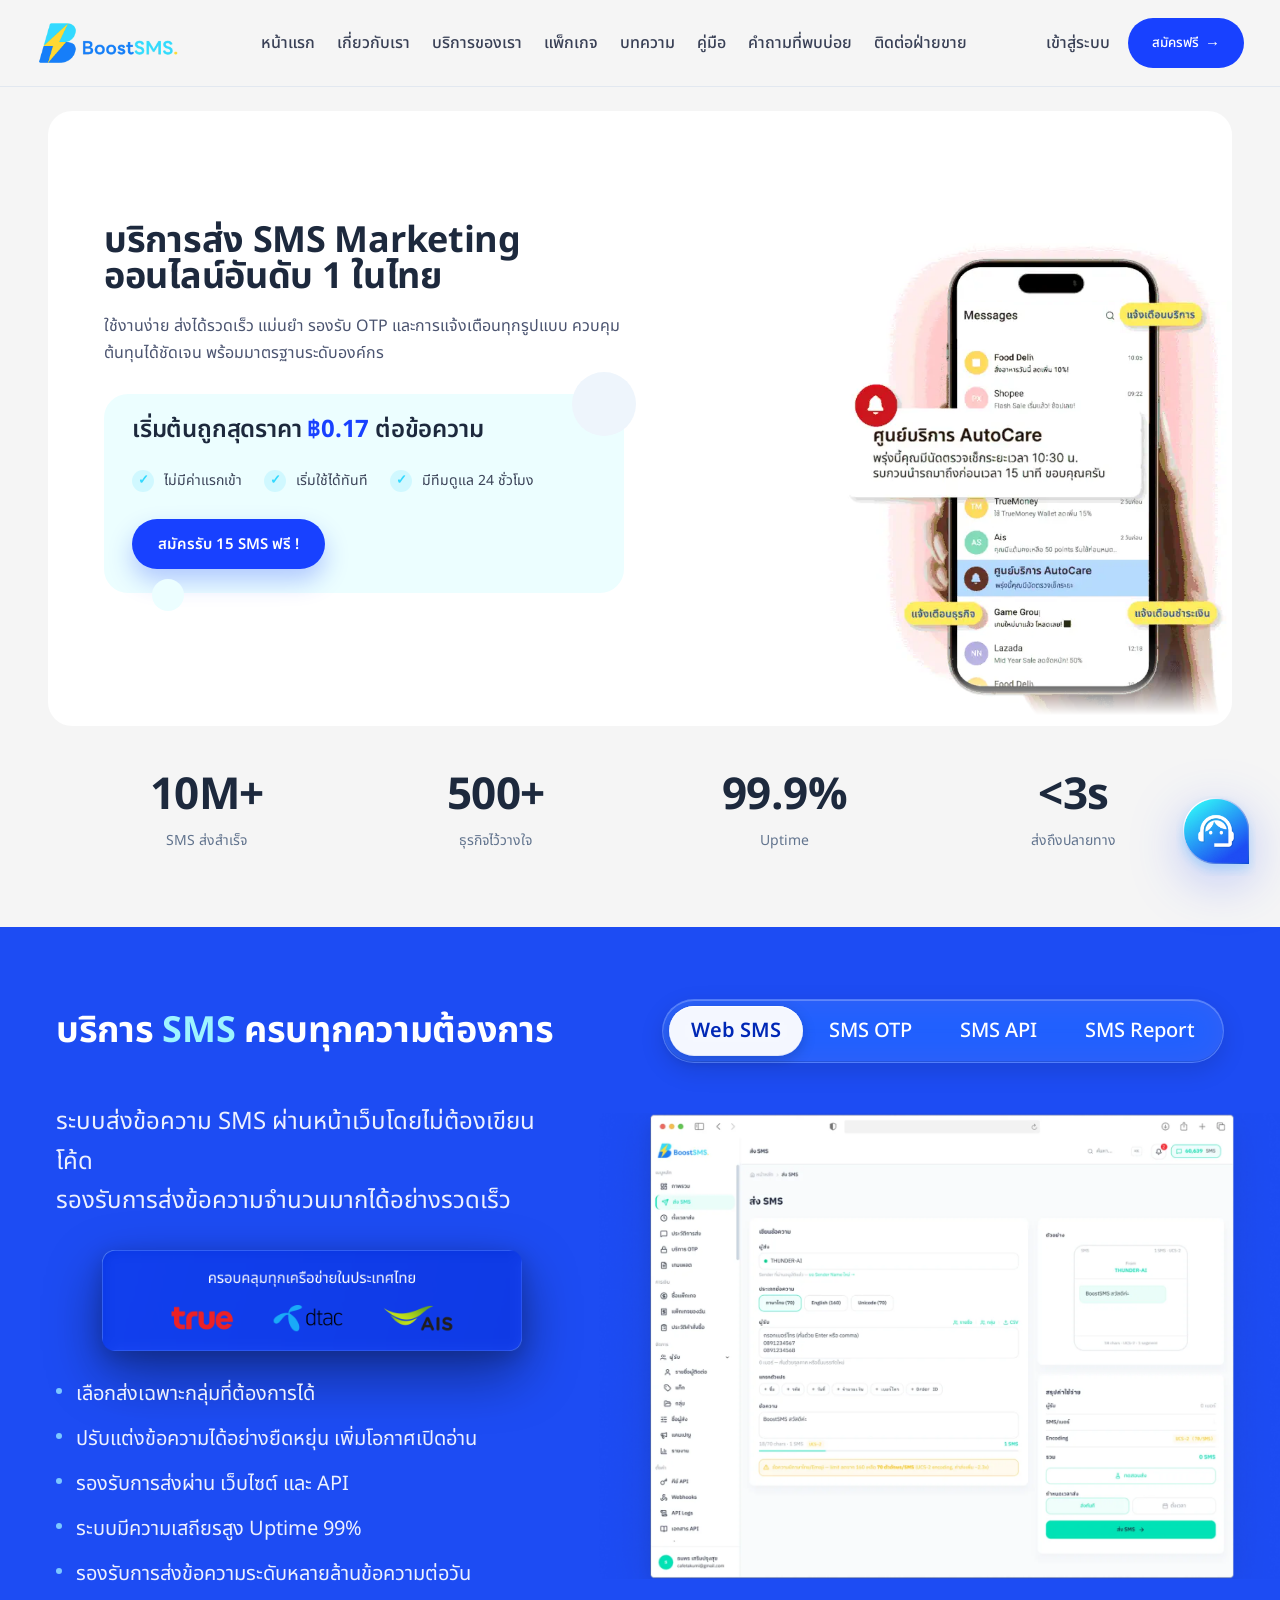
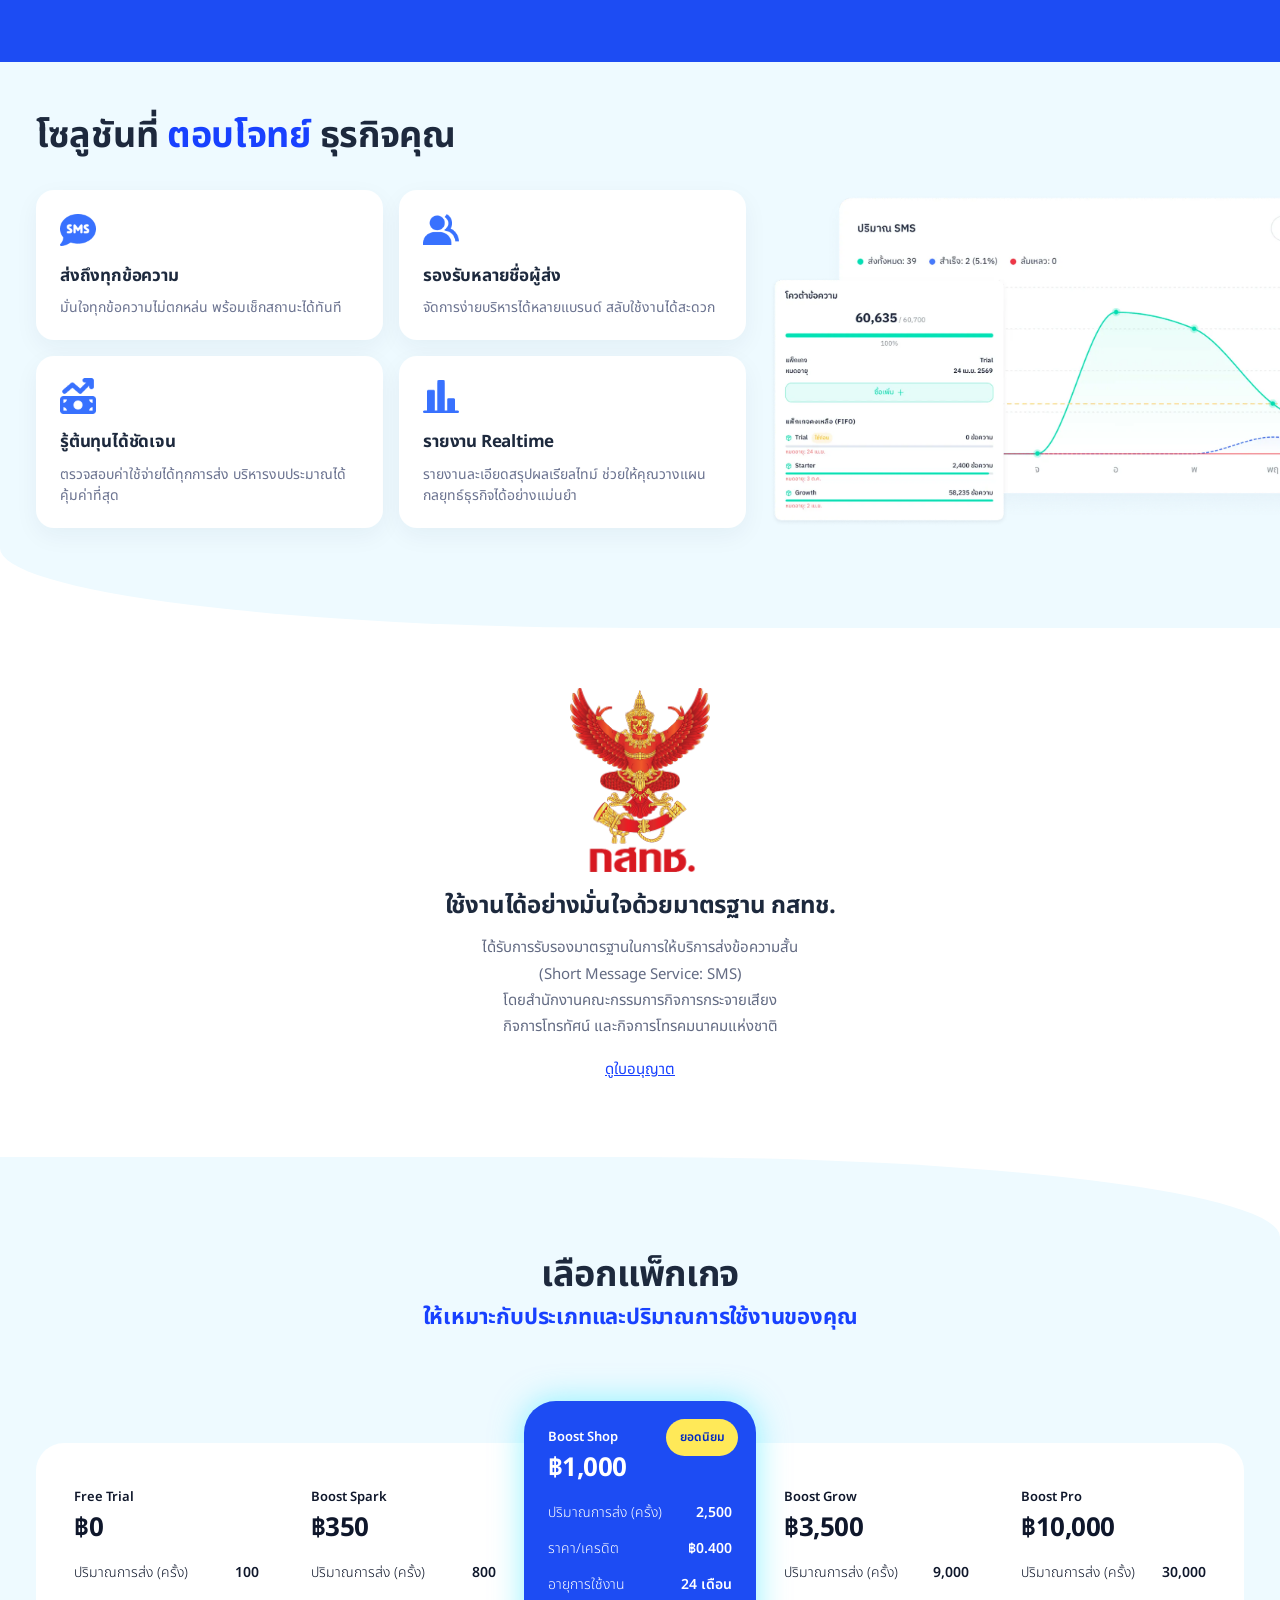
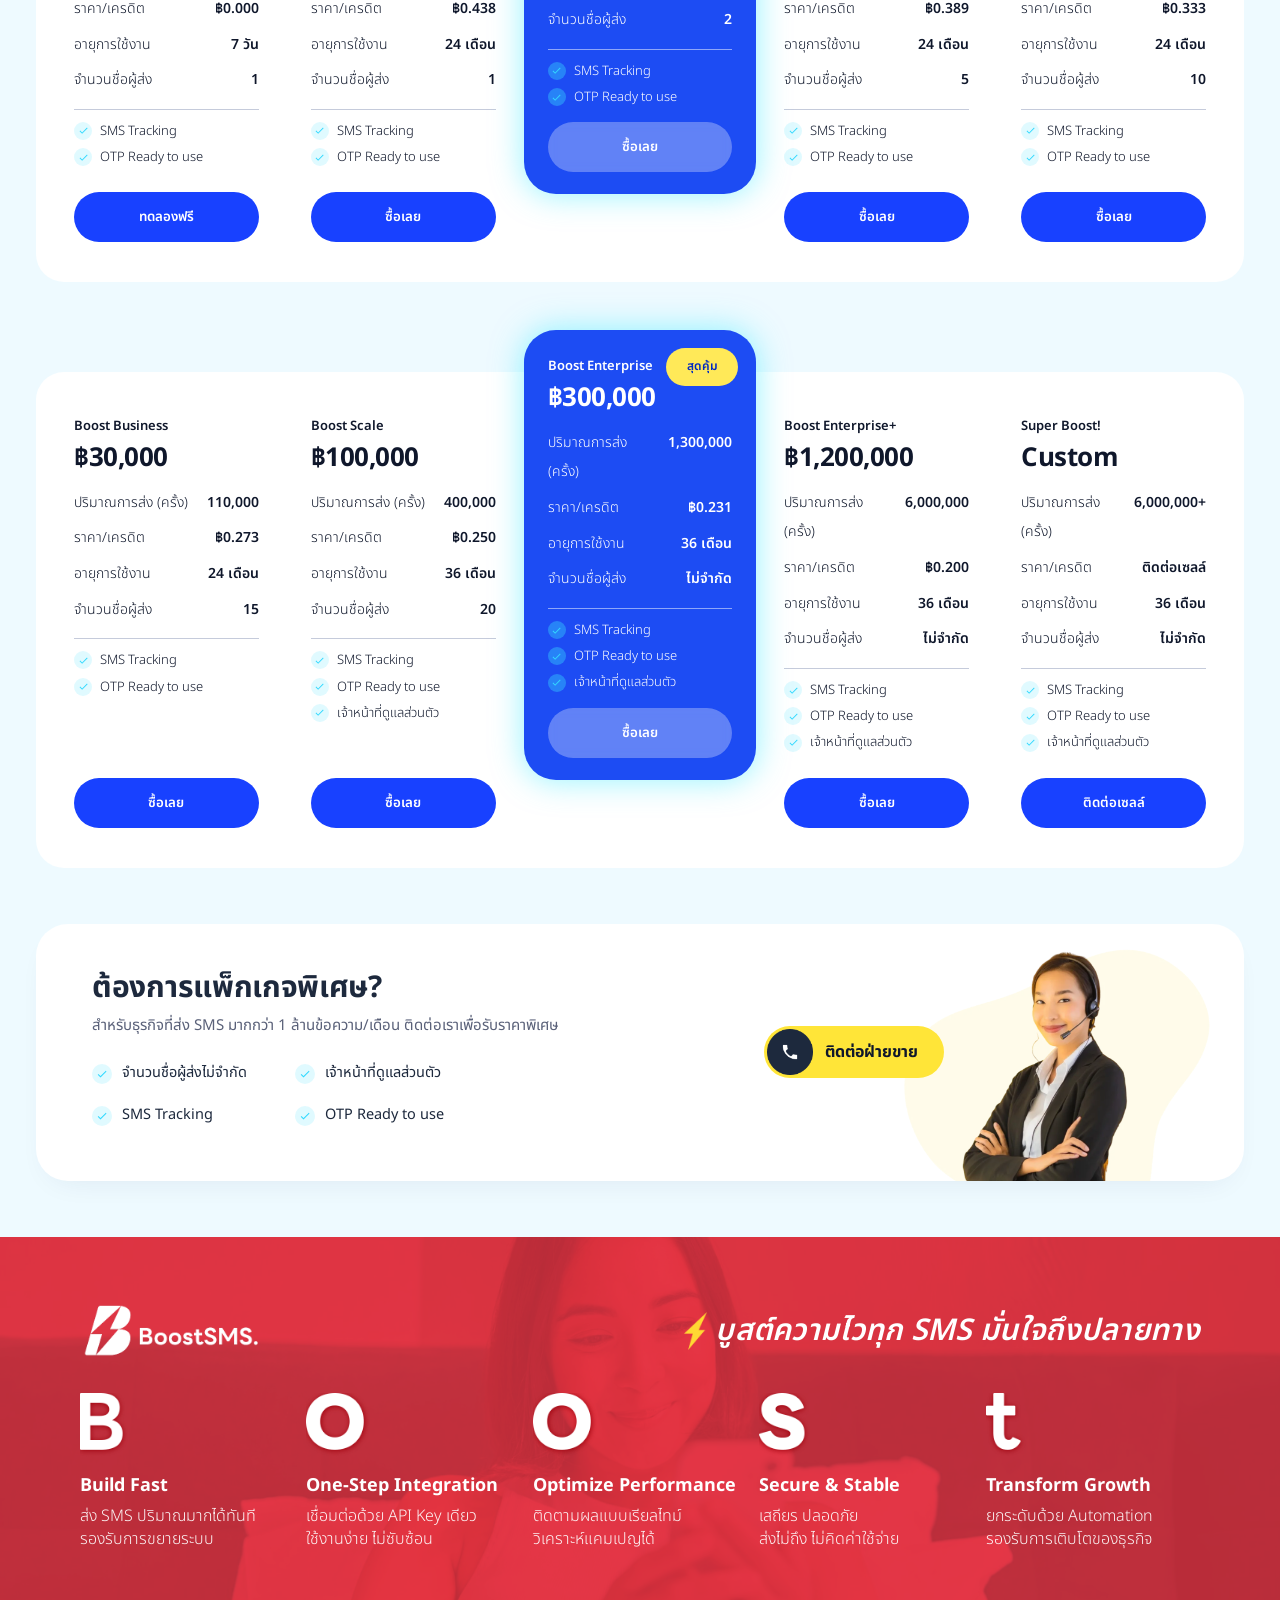
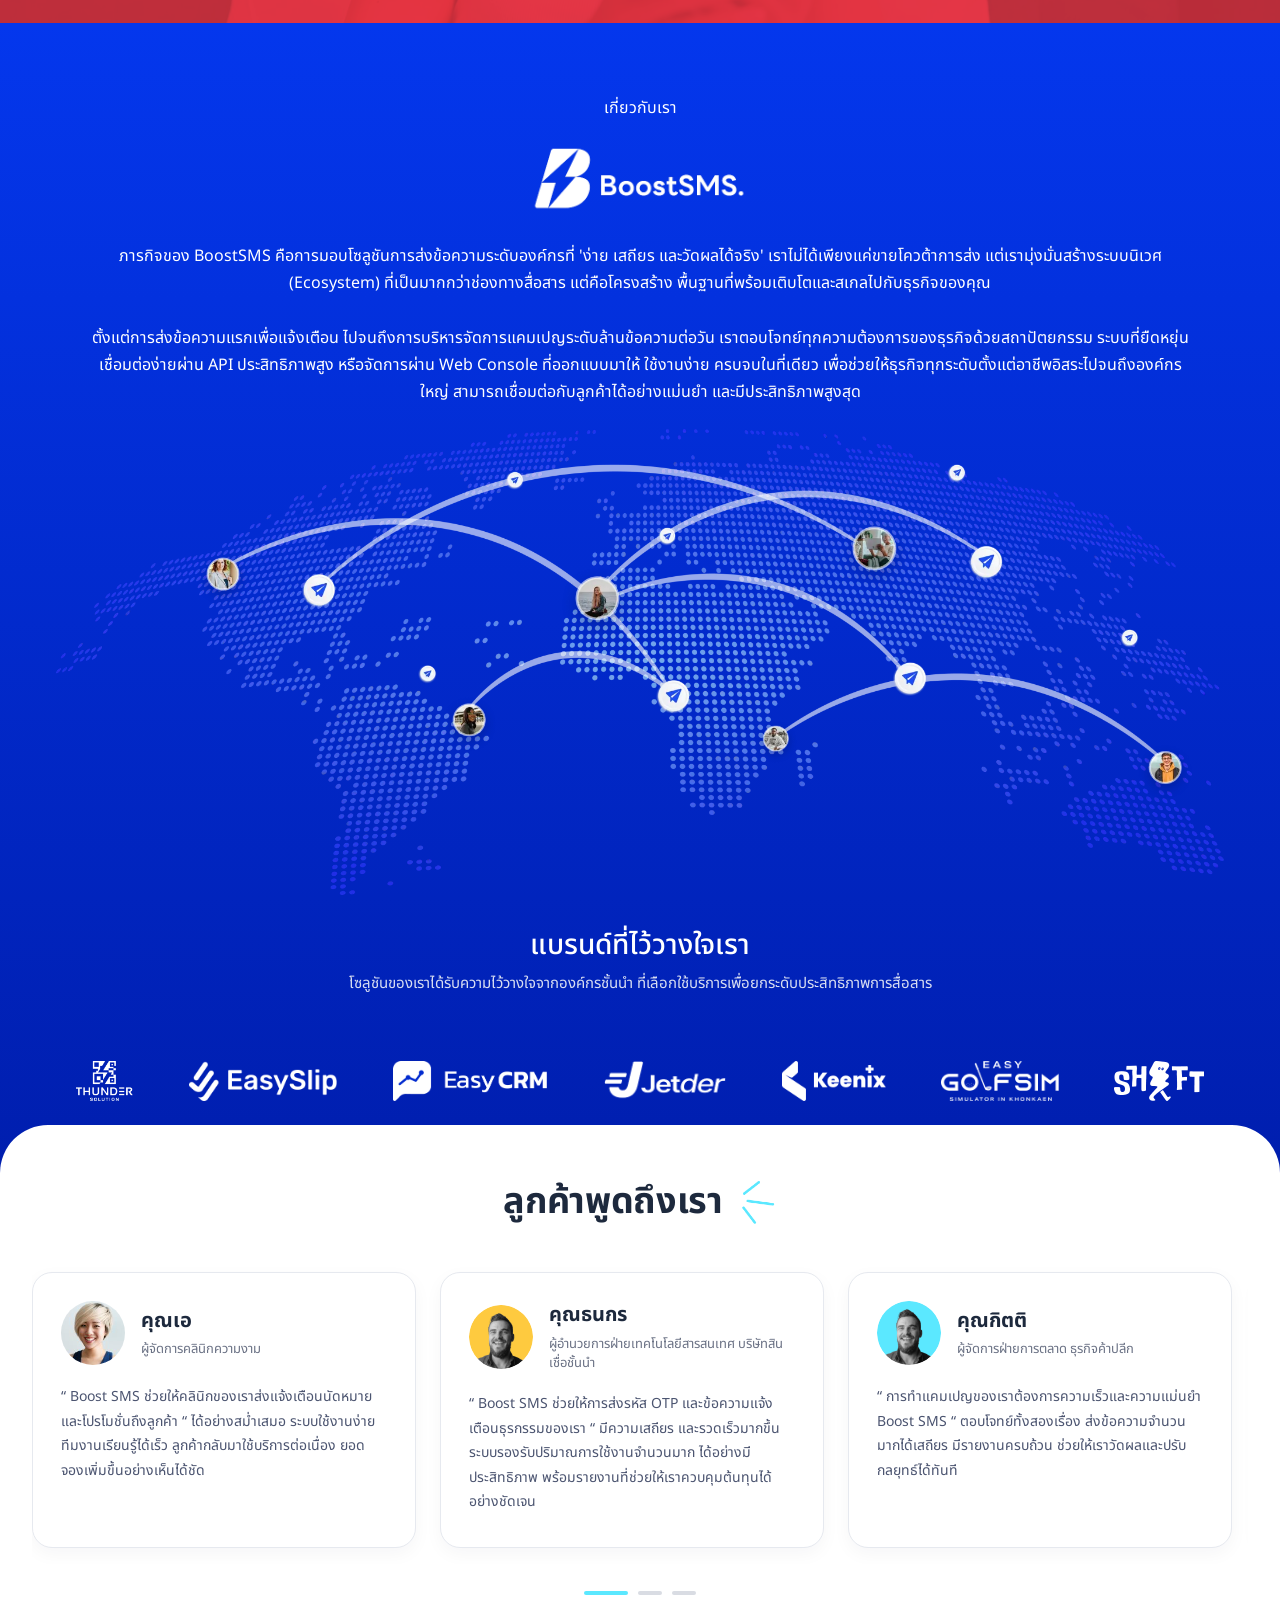
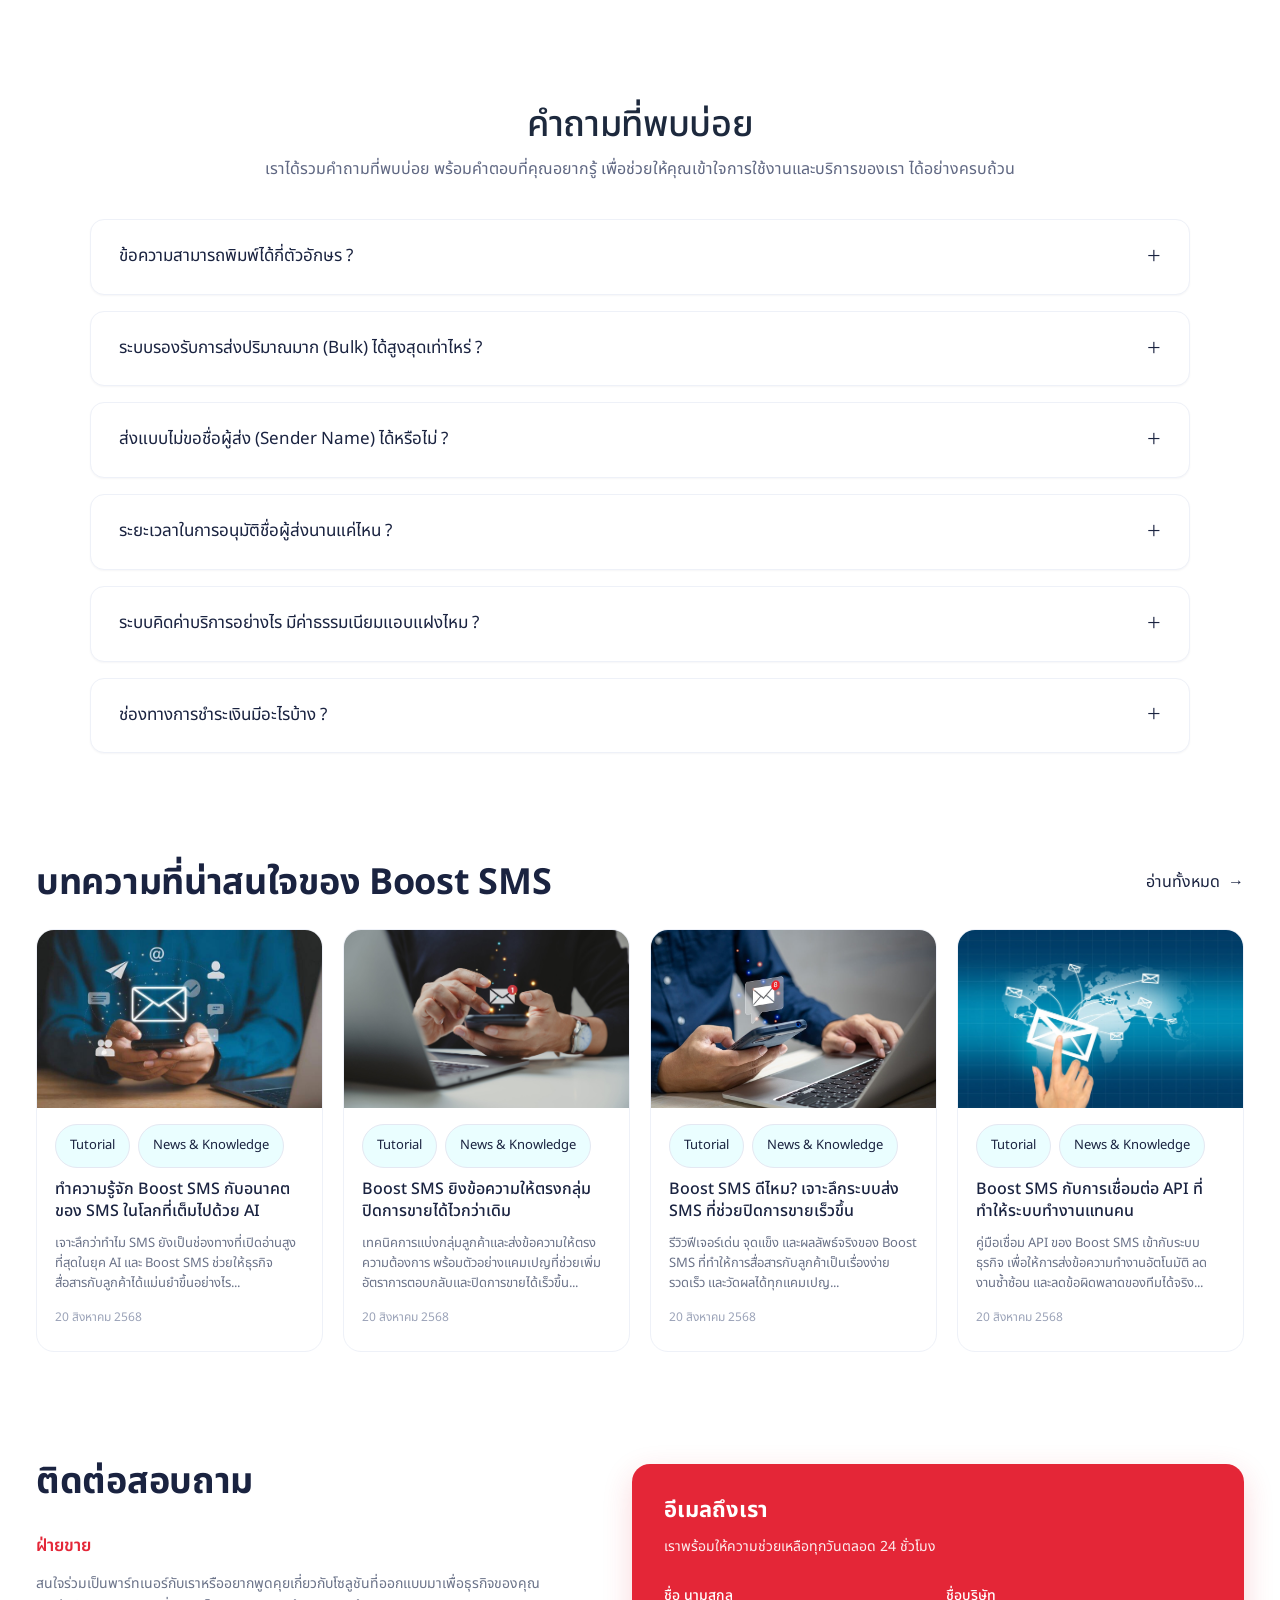
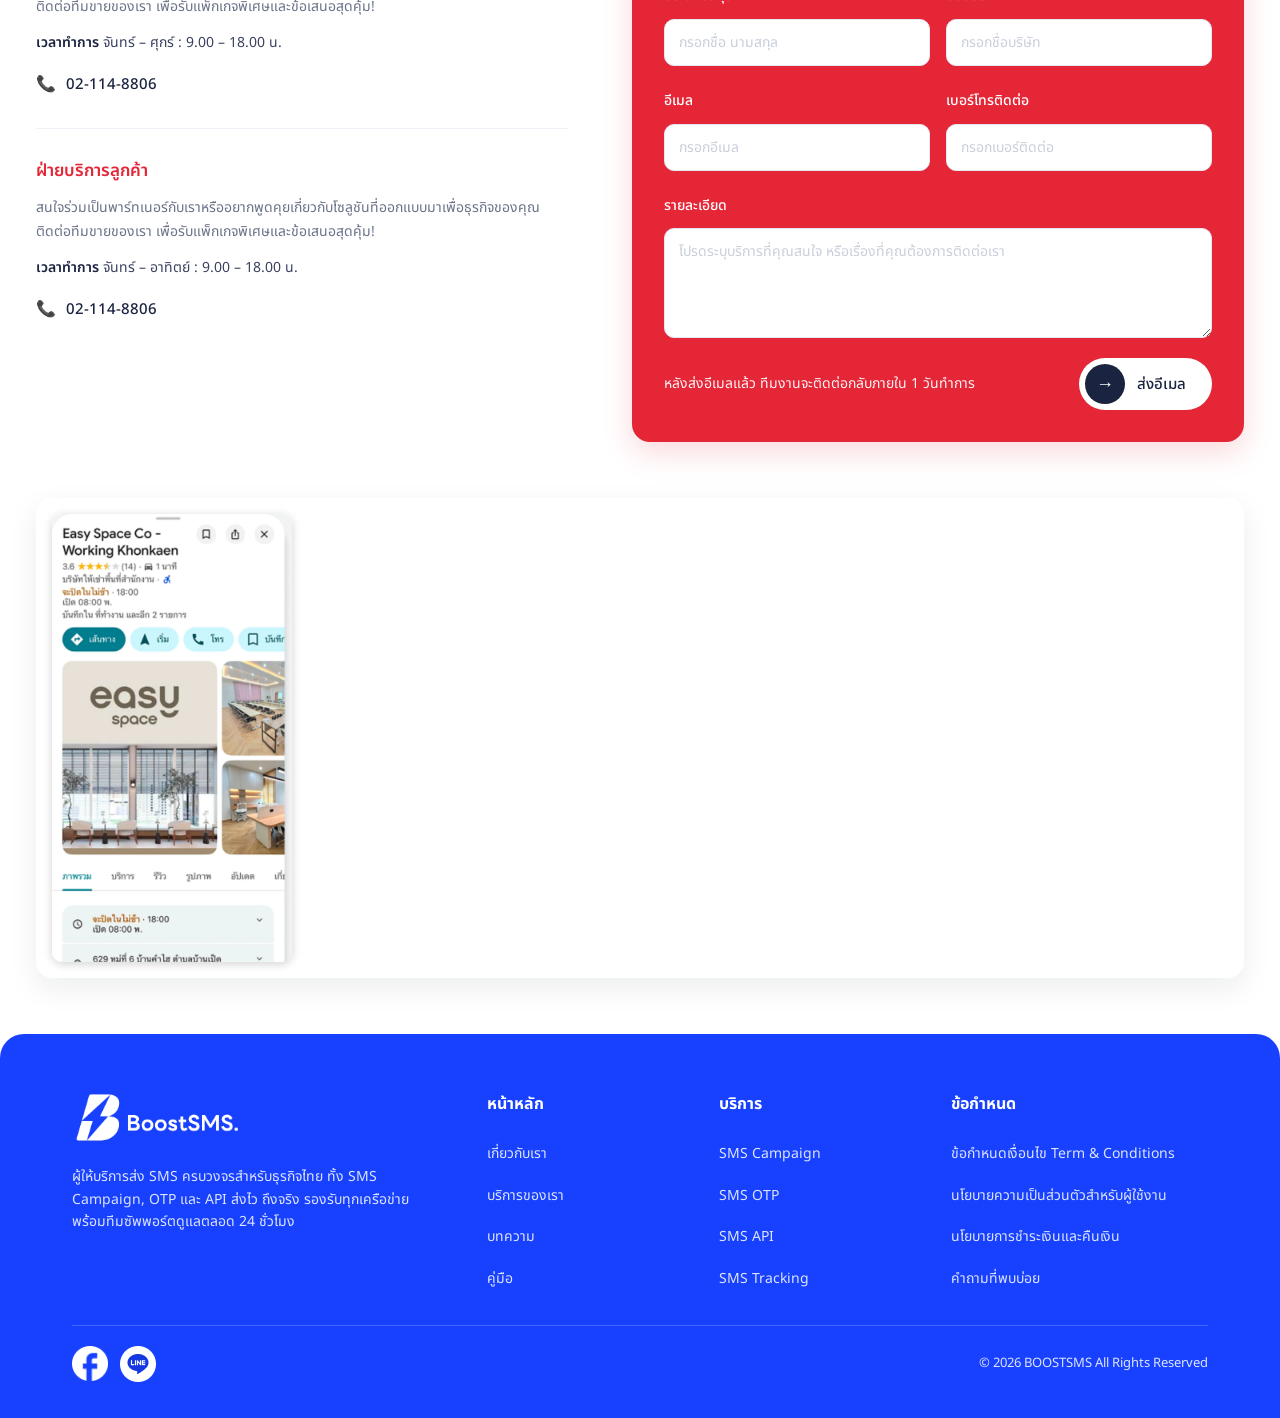
==== commit 33881984: "Image optimization: 37MB -> 5.8MB assets - Hero animation: GIF 20MB -> animated WebP 2.6MB (resized " ====
--- a/index.html
+++ b/index.html
@@ -10,7 +10,7 @@
       href="https://fonts.googleapis.com/css2?family=Noto+Sans+Thai:wght@300;400;500;600;700&display=swap"
       rel="stylesheet"
     />
-    <link rel="stylesheet" href="styles.css?v=20260430u" />
+    <link rel="stylesheet" href="styles.css?v=20260430y" />
   </head>
   <body>
     <div class="page-shell">
@@ -70,9 +70,12 @@
             </div>
             <div class="hero-phone-wrap">
               <img
-                src="assets/hero-phone-hand.gif"
+                src="assets/hero-phone-hand.webp"
                 alt="มือถือแสดงรีวิวลูกค้า BoostSMS"
                 class="hero-phone-image"
+                fetchpriority="high"
+                width="1154"
+                height="1688"
               />
             </div>
           </div>
@@ -121,7 +124,7 @@
                 </ul>
               </div>
               <div class="service-dashboard">
-                <img src="assets/dashboard.png" alt="Dashboard SMS" />
+                <img src="assets/dashboard.webp" alt="Dashboard SMS" loading="lazy" />
               </div>
             </div>
           </div>
@@ -132,10 +135,10 @@
                 ระบบส่งรหัส OTP อัตโนมัติ พร้อมใช้งานทันที
                 <br />รองรับการยืนยันตัวตนได้อย่างรวดเร็วและปลอดภัย
               </p>
-              <img class="otp-dashboard-img" src="assets/otp-dashboard.png" alt="OTP dashboard" />
-              <img class="otp-phone-img" src="assets/otp-phone.png" alt="OTP phone preview" />
+              <img class="otp-dashboard-img" src="assets/otp-dashboard.webp" alt="OTP dashboard" loading="lazy" />
+              <img class="otp-phone-img" src="assets/otp-phone.webp" alt="OTP phone preview" loading="lazy" />
               <span class="otp-envelope-wrap" aria-hidden="true">
-                <img class="otp-envelope-img" src="assets/otp-envelope.png" alt="" />
+                <img class="otp-envelope-img" src="assets/otp-envelope.png" alt="" loading="lazy" />
                 <i class="otp-envelope-dot">1</i>
               </span>
             </div>
@@ -155,7 +158,7 @@
                 </div>
               </div>
               <div class="service-visual api-visual">
-                <img src="assets/api-code.png" alt="API request and response example" />
+                <img src="assets/api-code.webp" alt="API request and response example" loading="lazy" />
               </div>
             </div>
           </div>
@@ -164,8 +167,8 @@
             <div class="report-subtitle">แดชบอร์ดรายงานผลการส่ง SMS แบบครบวงจร</div>
             <div class="service-visual report-visual-full">
               <picture>
-                <source media="(max-width: 760px)" srcset="assets/report-visual-mobile.png" />
-                <img src="assets/report-visual.png" alt="SMS report dashboard" />
+                <source media="(max-width: 760px)" srcset="assets/report-visual-mobile.webp" />
+                <img src="assets/report-visual.webp" alt="SMS report dashboard" loading="lazy" />
               </picture>
             </div>
           </div>
@@ -207,7 +210,7 @@
             </article>
             </div>
             <div class="feature-chart">
-              <img src="assets/previews/Group_1410065781_preview.png" alt="SMS Dashboard Analytics" />
+              <img src="assets/previews/sms-dashboard-analytics.webp" alt="SMS Dashboard Analytics" loading="lazy" />
             </div>
           </div>
         </section>
@@ -407,7 +410,7 @@
                 ติดต่อฝ่ายขาย
               </button>
               <div class="advisor-visual">
-                <img src="assets/advisor-support.png" alt="ทีมขายของเรา" class="advisor-image" />
+                <img src="assets/advisor-support.webp" alt="ทีมขายของเรา" class="advisor-image" loading="lazy" />
               </div>
             </div>
           </div>
@@ -425,28 +428,28 @@
             </div>
             <div class="boost-letters">
               <div class="boost-col">
-                <img src="assets/letter-b.png" alt="B" class="boost-letter" />
-                <h4>Build Fast</h4>
+                <img src="assets/letter-b.png" alt="B" class="boost-letter" loading="lazy" />
+                <h4><span class="boost-h4-cap">B</span>uild Fast</h4>
                 <p>ส่ง SMS ปริมาณมากได้ทันที<br />รองรับการขยายระบบ</p>
               </div>
               <div class="boost-col">
-                <img src="assets/letter-o.png" alt="o" class="boost-letter" />
-                <h4>One-Step Integration</h4>
+                <img src="assets/letter-o.png" alt="o" class="boost-letter" loading="lazy" />
+                <h4><span class="boost-h4-cap">O</span>ne-Step Integration</h4>
                 <p>เชื่อมต่อด้วย API Key เดียว<br />ใช้งานง่าย ไม่ซับซ้อน</p>
               </div>
               <div class="boost-col">
-                <img src="assets/letter-o.png" alt="o" class="boost-letter" />
-                <h4>Optimize Performance</h4>
+                <img src="assets/letter-o.png" alt="o" class="boost-letter" loading="lazy" />
+                <h4><span class="boost-h4-cap">O</span>ptimize Performance</h4>
                 <p>ติดตามผลแบบเรียลไทม์<br />วิเคราะห์แคมเปญได้</p>
               </div>
               <div class="boost-col">
-                <img src="assets/letter-s.png" alt="s" class="boost-letter" />
-                <h4>Secure &amp; Stable</h4>
+                <img src="assets/letter-s.png" alt="s" class="boost-letter" loading="lazy" />
+                <h4><span class="boost-h4-cap">S</span>ecure &amp; Stable</h4>
                 <p>เสถียร ปลอดภัย<br />ส่งไม่ถึง ไม่คิดค่าใช้จ่าย</p>
               </div>
               <div class="boost-col">
-                <img src="assets/letter-t.png?v=6" alt="t" class="boost-letter" />
-                <h4>Transform Growth</h4>
+                <img src="assets/letter-t.png?v=6" alt="t" class="boost-letter" loading="lazy" />
+                <h4><span class="boost-h4-cap">T</span>ransform Growth</h4>
                 <p>ยกระดับด้วย Automation<br />รองรับการเติบโตของธุรกิจ</p>
               </div>
             </div>
@@ -478,7 +481,7 @@
             </p>
           </div>
           <div class="map-glow">
-            <img src="assets/world-map-network.png" alt="Global network map" class="map-image" />
+            <img src="assets/world-map-network.webp" alt="Global network map" class="map-image" loading="lazy" />
           </div>
           <div class="partner-trust">
             <h3>แบรนด์ที่ไว้วางใจเรา</h3>
@@ -486,20 +489,20 @@
           </div>
           <div class="partner-logos-viewport">
             <div class="partner-logos">
-              <img src="assets/partner-new-6.png" alt="Thunder Solution" class="partner-logo-image" />
-              <img src="assets/partner-new-1.png" alt="EasySlip" class="partner-logo-image" />
-              <img src="assets/partner-new-2.png" alt="Easy CRM" class="partner-logo-image" />
-              <img src="assets/partner-jetder.png" alt="Jetder" class="partner-logo-image" />
-              <img src="assets/partner-new-3.png" alt="Keenix" class="partner-logo-image" />
-              <img src="assets/partner-golfsim.png" alt="Easy Golfsim" class="partner-logo-image" />
-              <img src="assets/partner-shift.png" alt="SHIFT" class="partner-logo-image" />
-              <img src="assets/partner-new-6.png" alt="" class="partner-logo-image partner-logo-clone" aria-hidden="true" />
-              <img src="assets/partner-new-1.png" alt="" class="partner-logo-image partner-logo-clone" aria-hidden="true" />
-              <img src="assets/partner-new-2.png" alt="" class="partner-logo-image partner-logo-clone" aria-hidden="true" />
-              <img src="assets/partner-jetder.png" alt="" class="partner-logo-image partner-logo-clone" aria-hidden="true" />
-              <img src="assets/partner-new-3.png" alt="" class="partner-logo-image partner-logo-clone" aria-hidden="true" />
-              <img src="assets/partner-golfsim.png" alt="" class="partner-logo-image partner-logo-clone" aria-hidden="true" />
-              <img src="assets/partner-shift.png" alt="" class="partner-logo-image partner-logo-clone" aria-hidden="true" />
+              <img src="assets/partner-new-6.png" alt="Thunder Solution" class="partner-logo-image" loading="lazy" />
+              <img src="assets/partner-new-1.png" alt="EasySlip" class="partner-logo-image" loading="lazy" />
+              <img src="assets/partner-new-2.png" alt="Easy CRM" class="partner-logo-image" loading="lazy" />
+              <img src="assets/partner-jetder.png" alt="Jetder" class="partner-logo-image" loading="lazy" />
+              <img src="assets/partner-new-3.png" alt="Keenix" class="partner-logo-image" loading="lazy" />
+              <img src="assets/partner-golfsim.png" alt="Easy Golfsim" class="partner-logo-image" loading="lazy" />
+              <img src="assets/partner-shift.png" alt="SHIFT" class="partner-logo-image" loading="lazy" />
+              <img src="assets/partner-new-6.png" alt="" class="partner-logo-image partner-logo-clone" aria-hidden="true" loading="lazy" />
+              <img src="assets/partner-new-1.png" alt="" class="partner-logo-image partner-logo-clone" aria-hidden="true" loading="lazy" />
+              <img src="assets/partner-new-2.png" alt="" class="partner-logo-image partner-logo-clone" aria-hidden="true" loading="lazy" />
+              <img src="assets/partner-jetder.png" alt="" class="partner-logo-image partner-logo-clone" aria-hidden="true" loading="lazy" />
+              <img src="assets/partner-new-3.png" alt="" class="partner-logo-image partner-logo-clone" aria-hidden="true" loading="lazy" />
+              <img src="assets/partner-golfsim.png" alt="" class="partner-logo-image partner-logo-clone" aria-hidden="true" loading="lazy" />
+              <img src="assets/partner-shift.png" alt="" class="partner-logo-image partner-logo-clone" aria-hidden="true" loading="lazy" />
             </div>
           </div>
         </section>
@@ -763,7 +766,7 @@
             ></iframe>
             <aside class="location-card">
               <div class="lc-photos-single">
-                <img src="assets/map-section.png" alt="Easy Space Co-Working Khonkaen" />
+                <img src="assets/map-section.webp" alt="Easy Space Co-Working Khonkaen" loading="lazy" />
               </div>
             </aside>
           </div>
--- a/styles.css
+++ b/styles.css
@@ -1401,17 +1401,37 @@
   }
   .boost-letters {
     grid-template-columns: 1fr;
-    gap: 14px;
+    gap: 18px;
+  }
+  .boost-col {
+    display: grid;
+    grid-template-columns: auto 1fr;
+    column-gap: 0;
+    row-gap: 6px;
+    align-items: end;
   }
   .boost-letter {
-    height: 44px;
-    margin-bottom: 8px;
+    height: 40px;
+    margin: 0;
+    grid-row: 1;
+    grid-column: 1;
+    align-self: center;
   }
   .boost-col h4 {
-    font-size: 16px;
+    font-size: 18px;
+    grid-row: 1;
+    grid-column: 2;
+    align-self: center;
+    margin-left: -2px;
   }
   .boost-col p {
-    font-size: 13px;
+    font-size: 14px;
+    grid-column: 1 / -1;
+    grid-row: 2;
+    line-height: 1.5;
+  }
+  .boost-h4-cap {
+    display: none;
   }
 }
 
@@ -3641,7 +3661,7 @@
   margin: 0 0 24px;
   font-size: 36px;
   font-weight: 700;
-  line-height: 1;
+  line-height: 1.4;
   color: #fff;
   letter-spacing: -0.3px;
 }
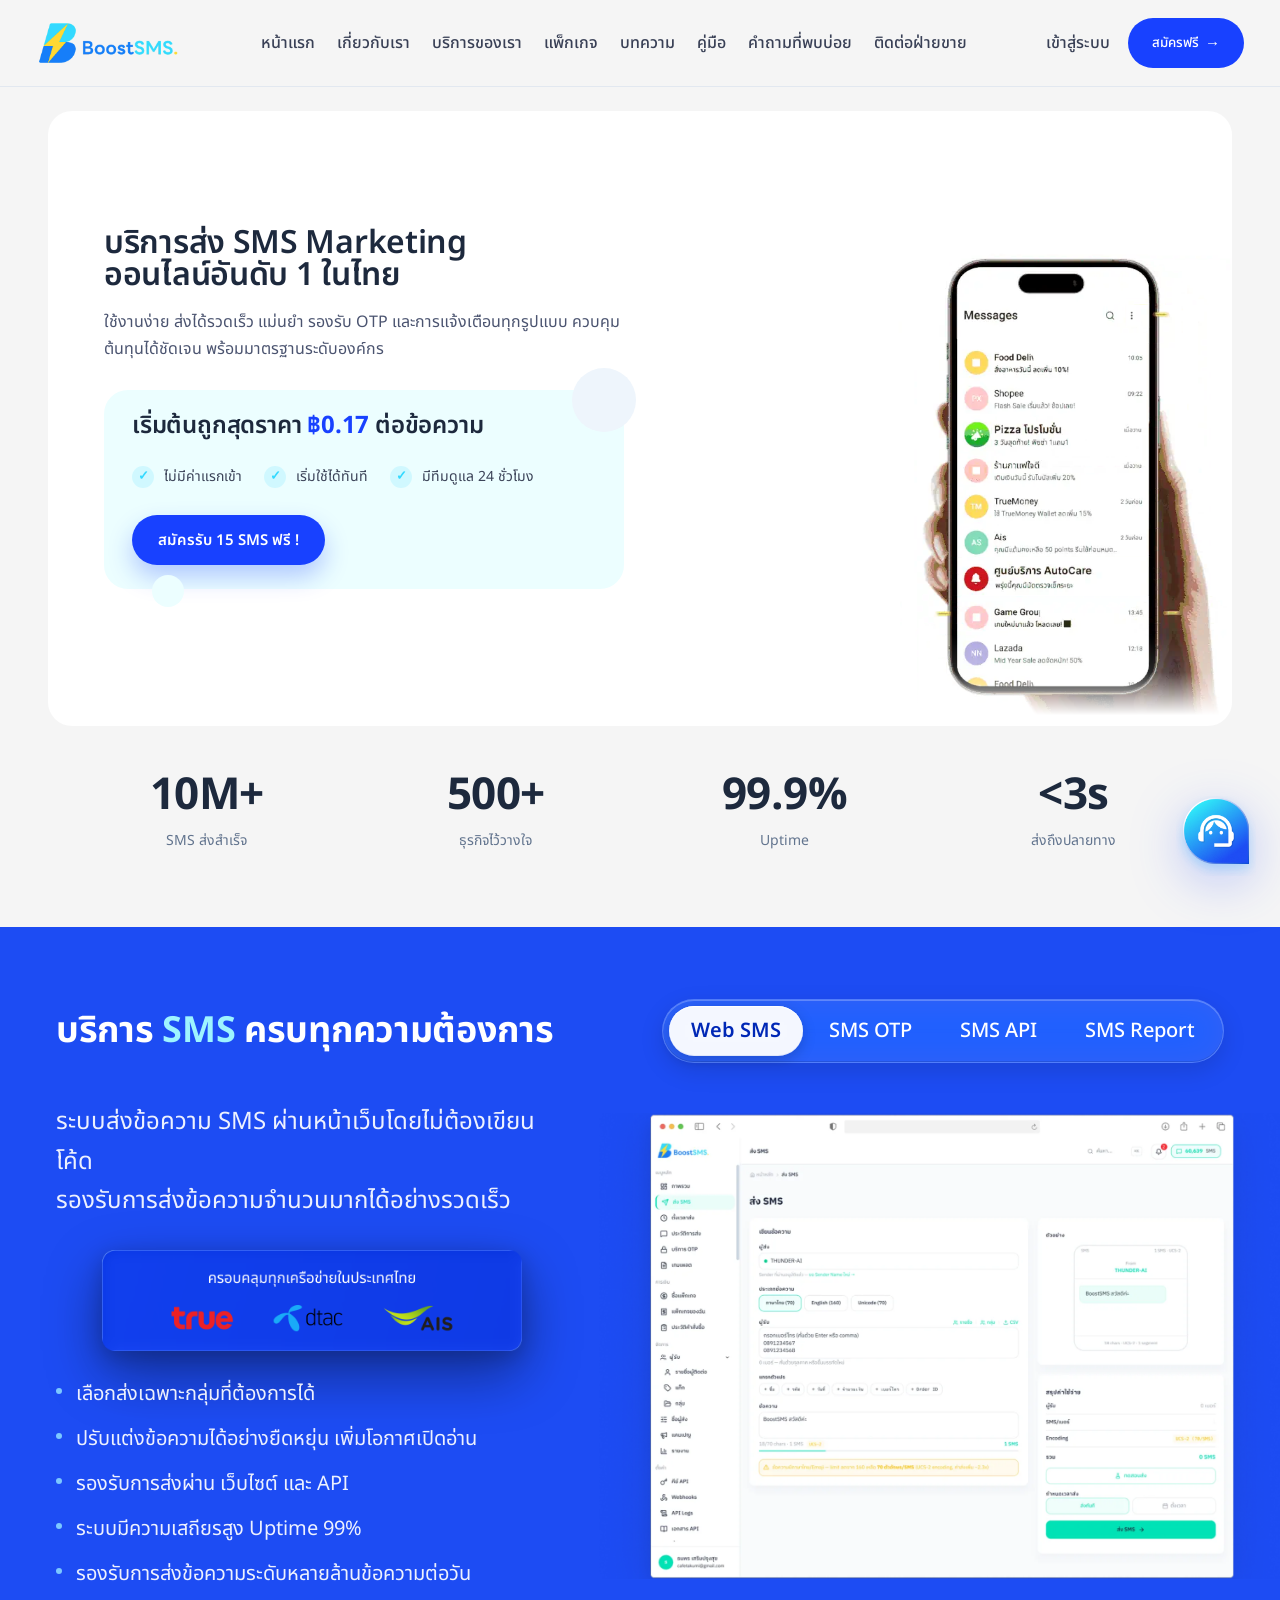
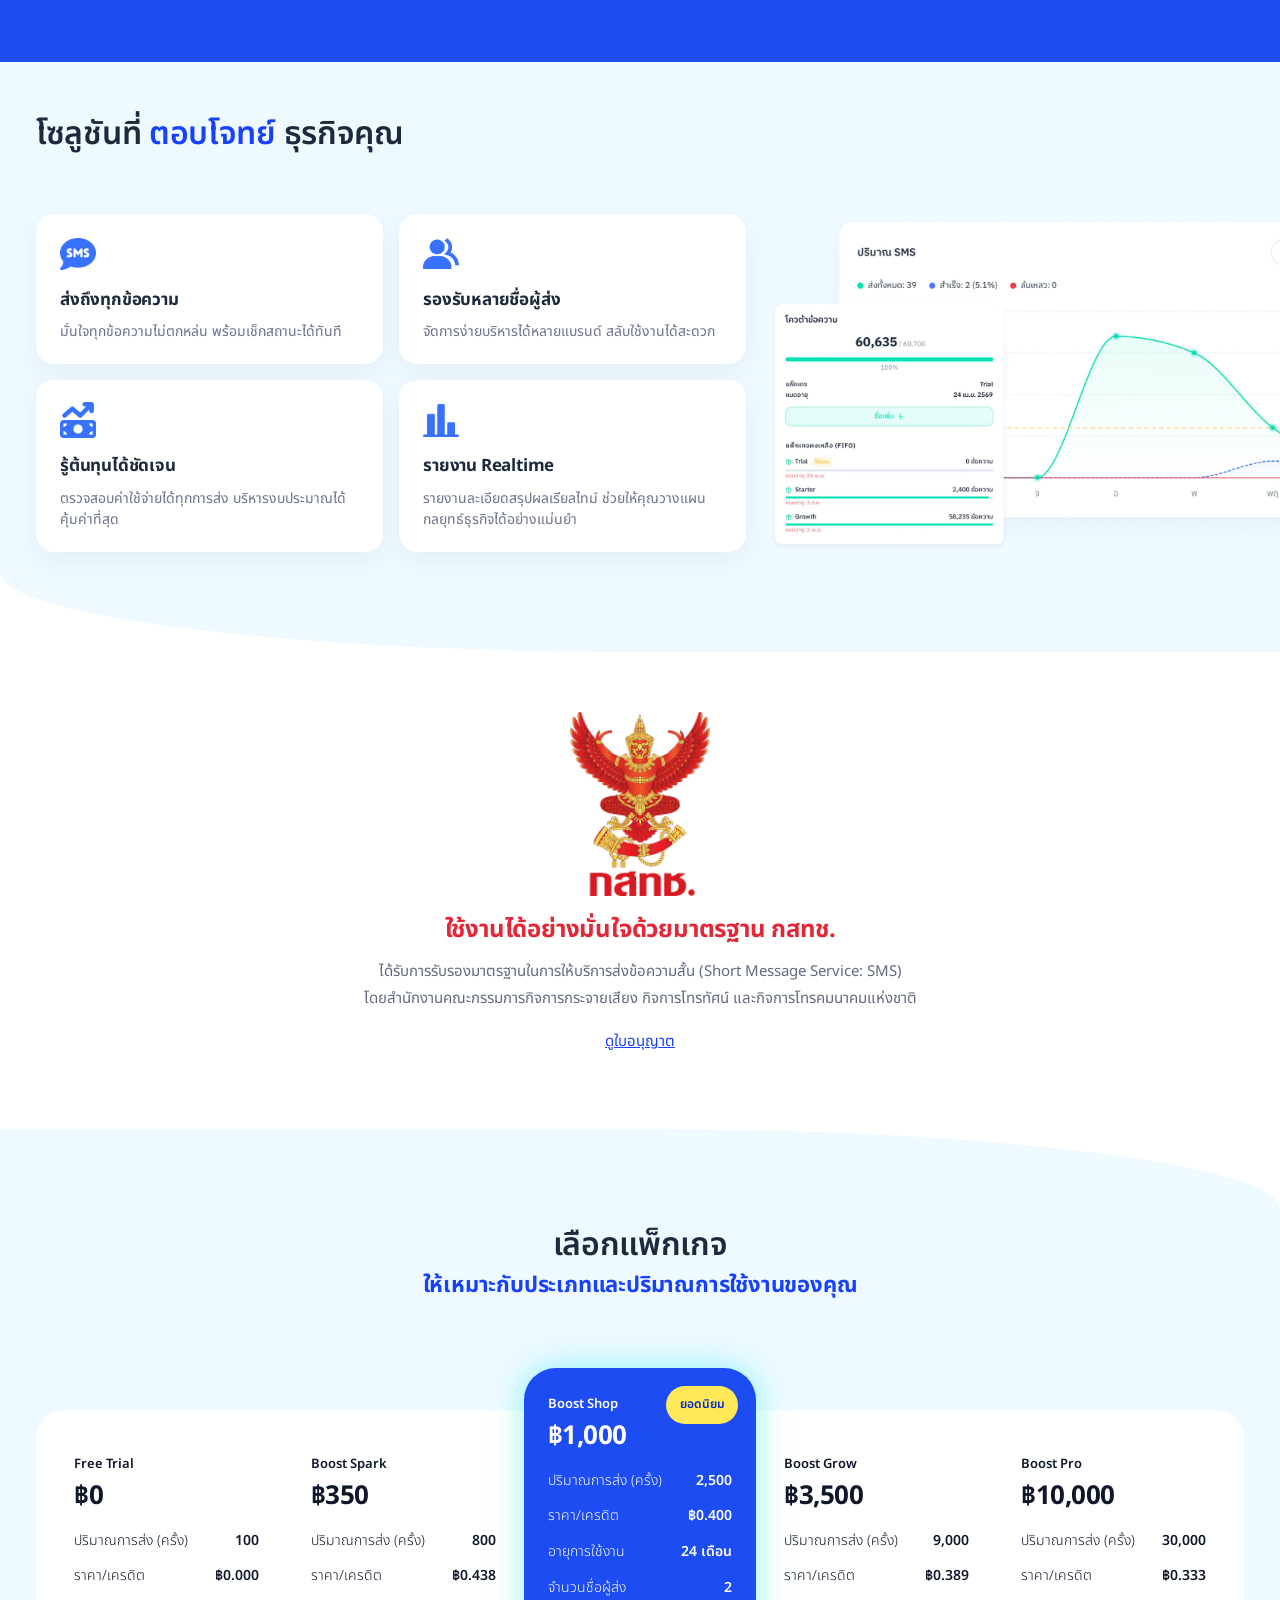
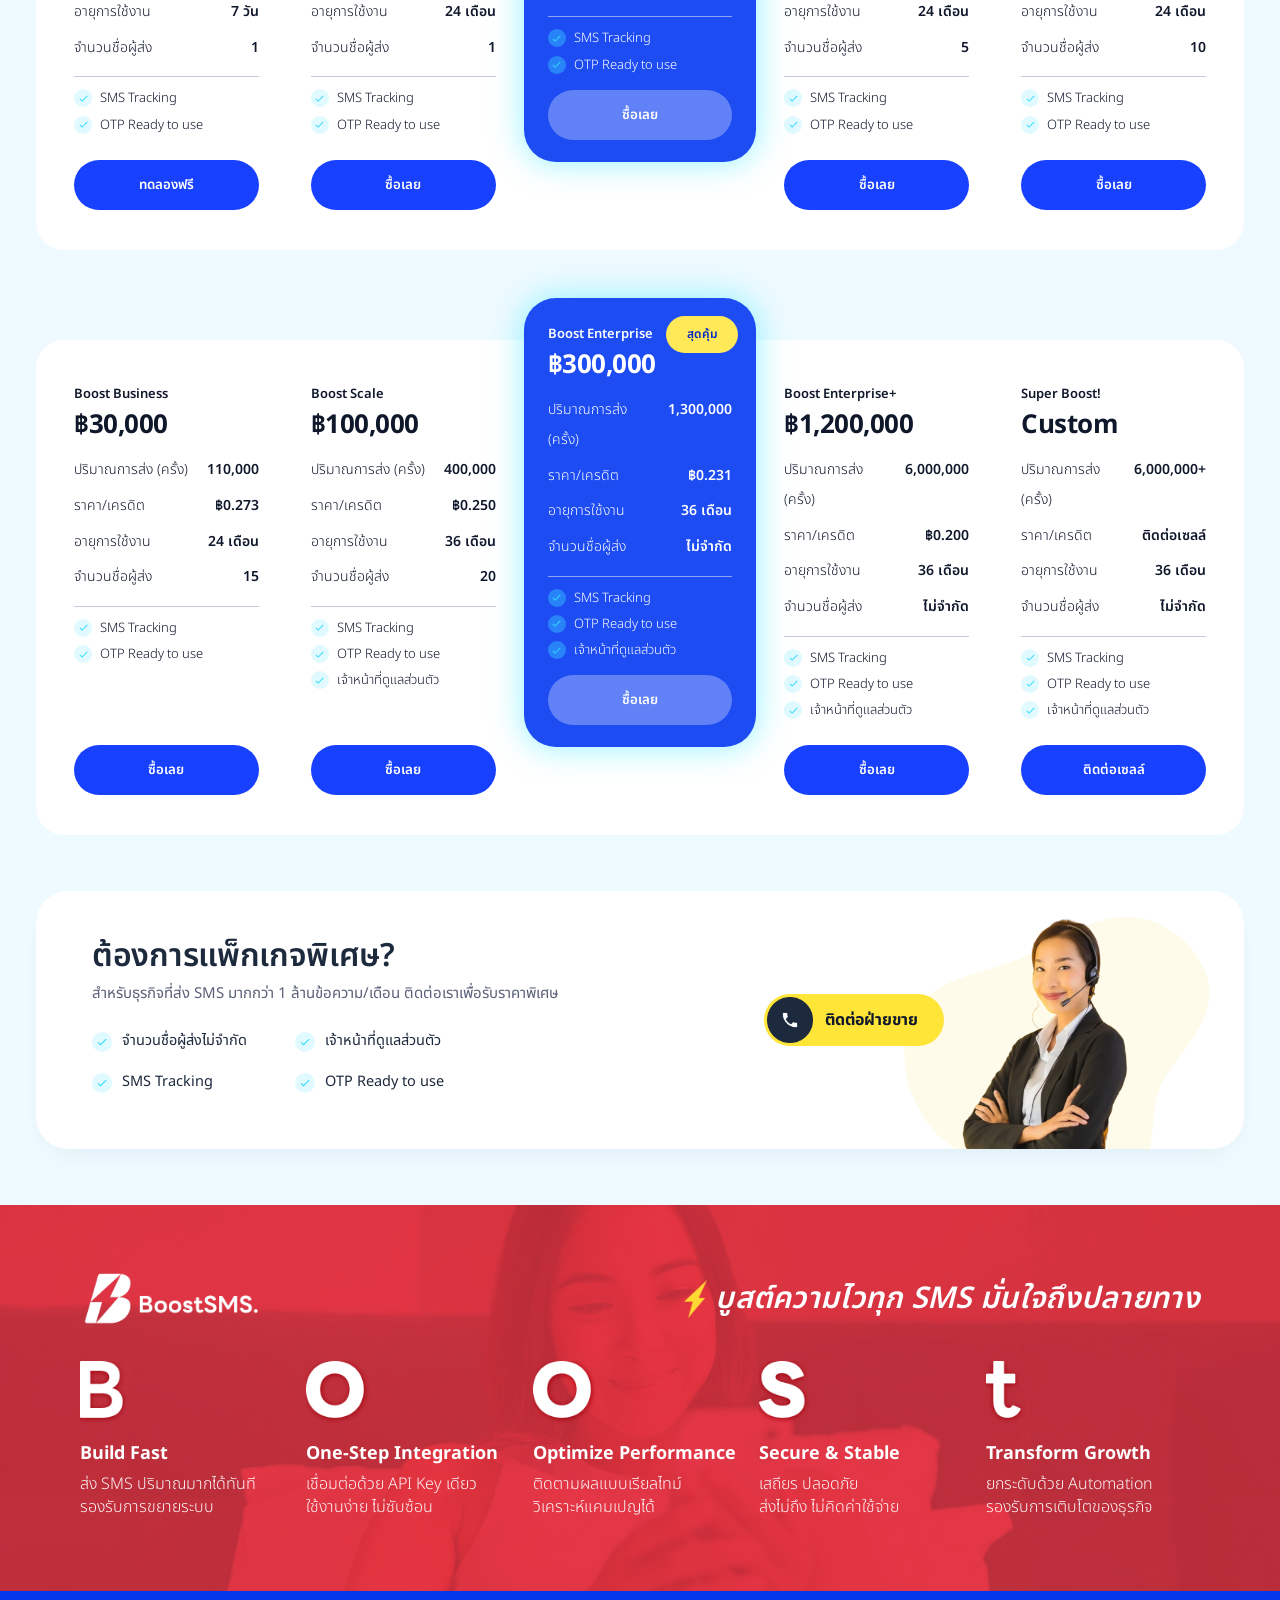
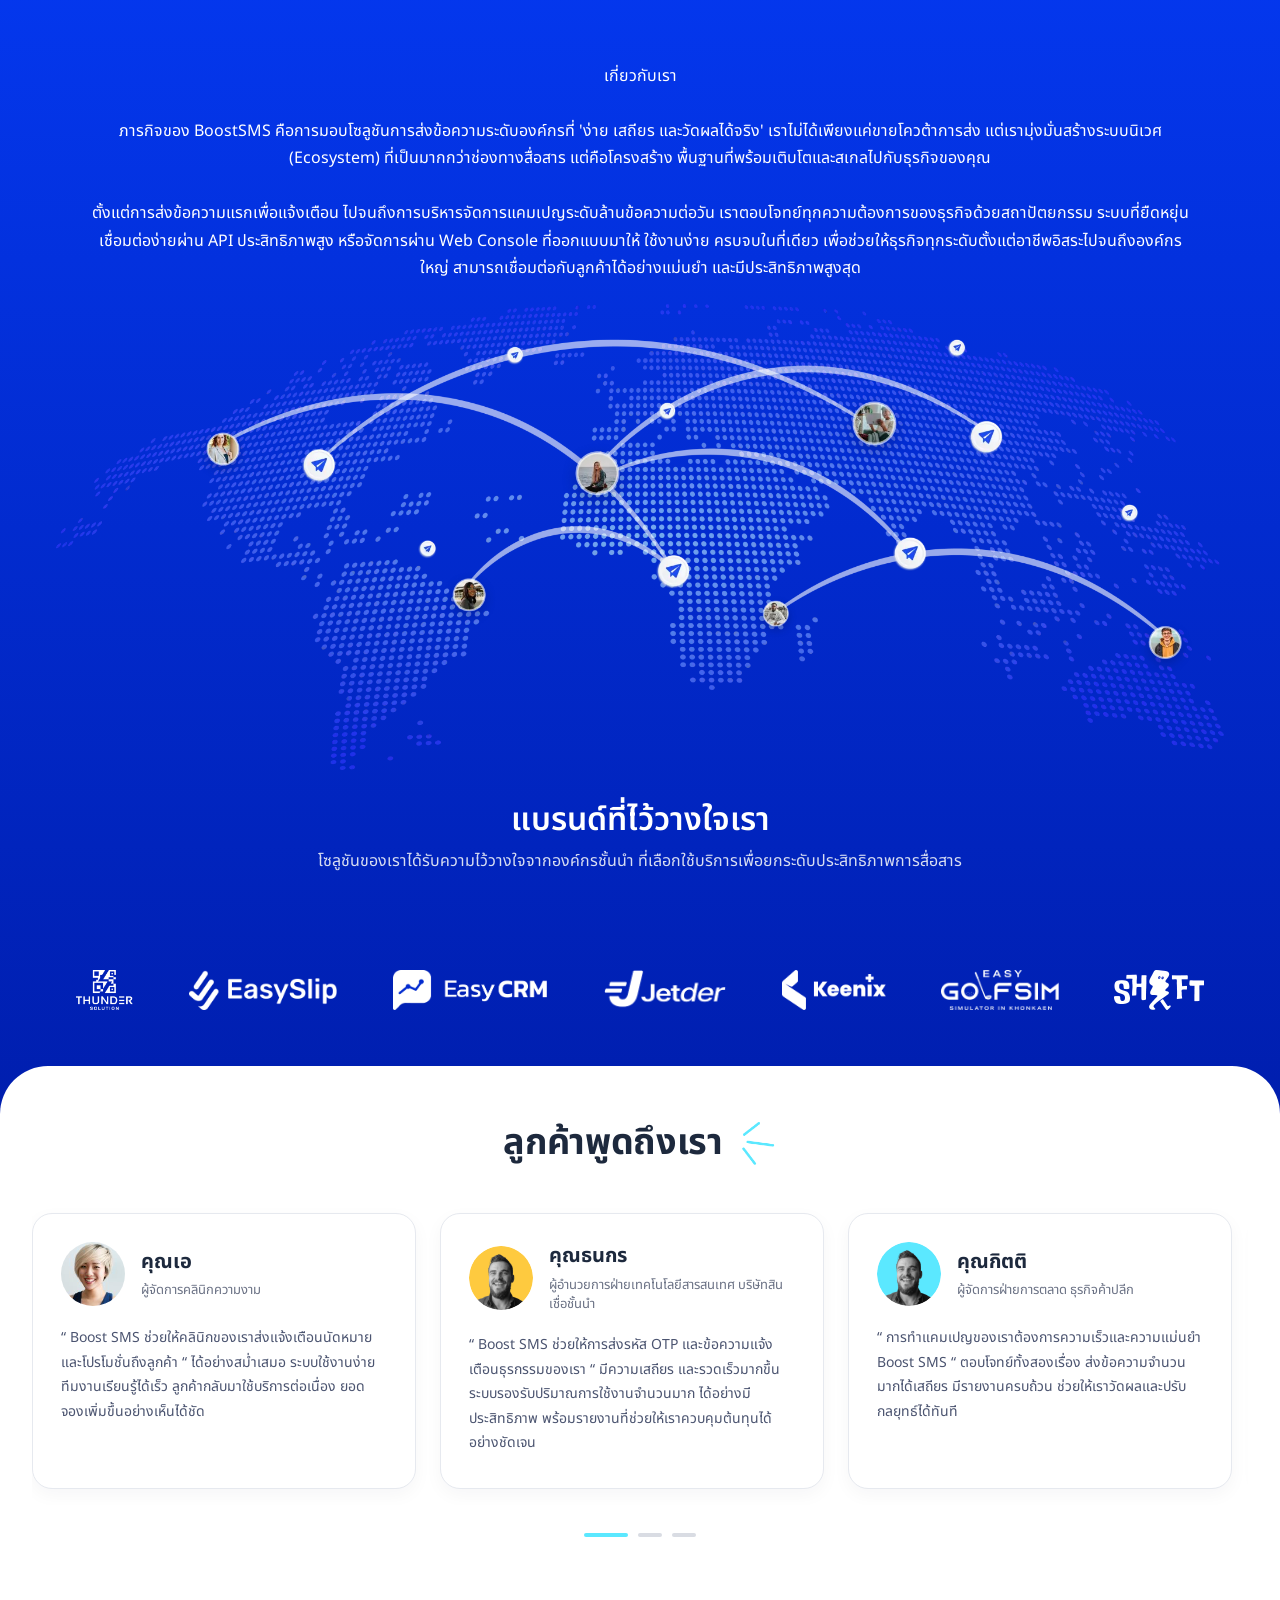
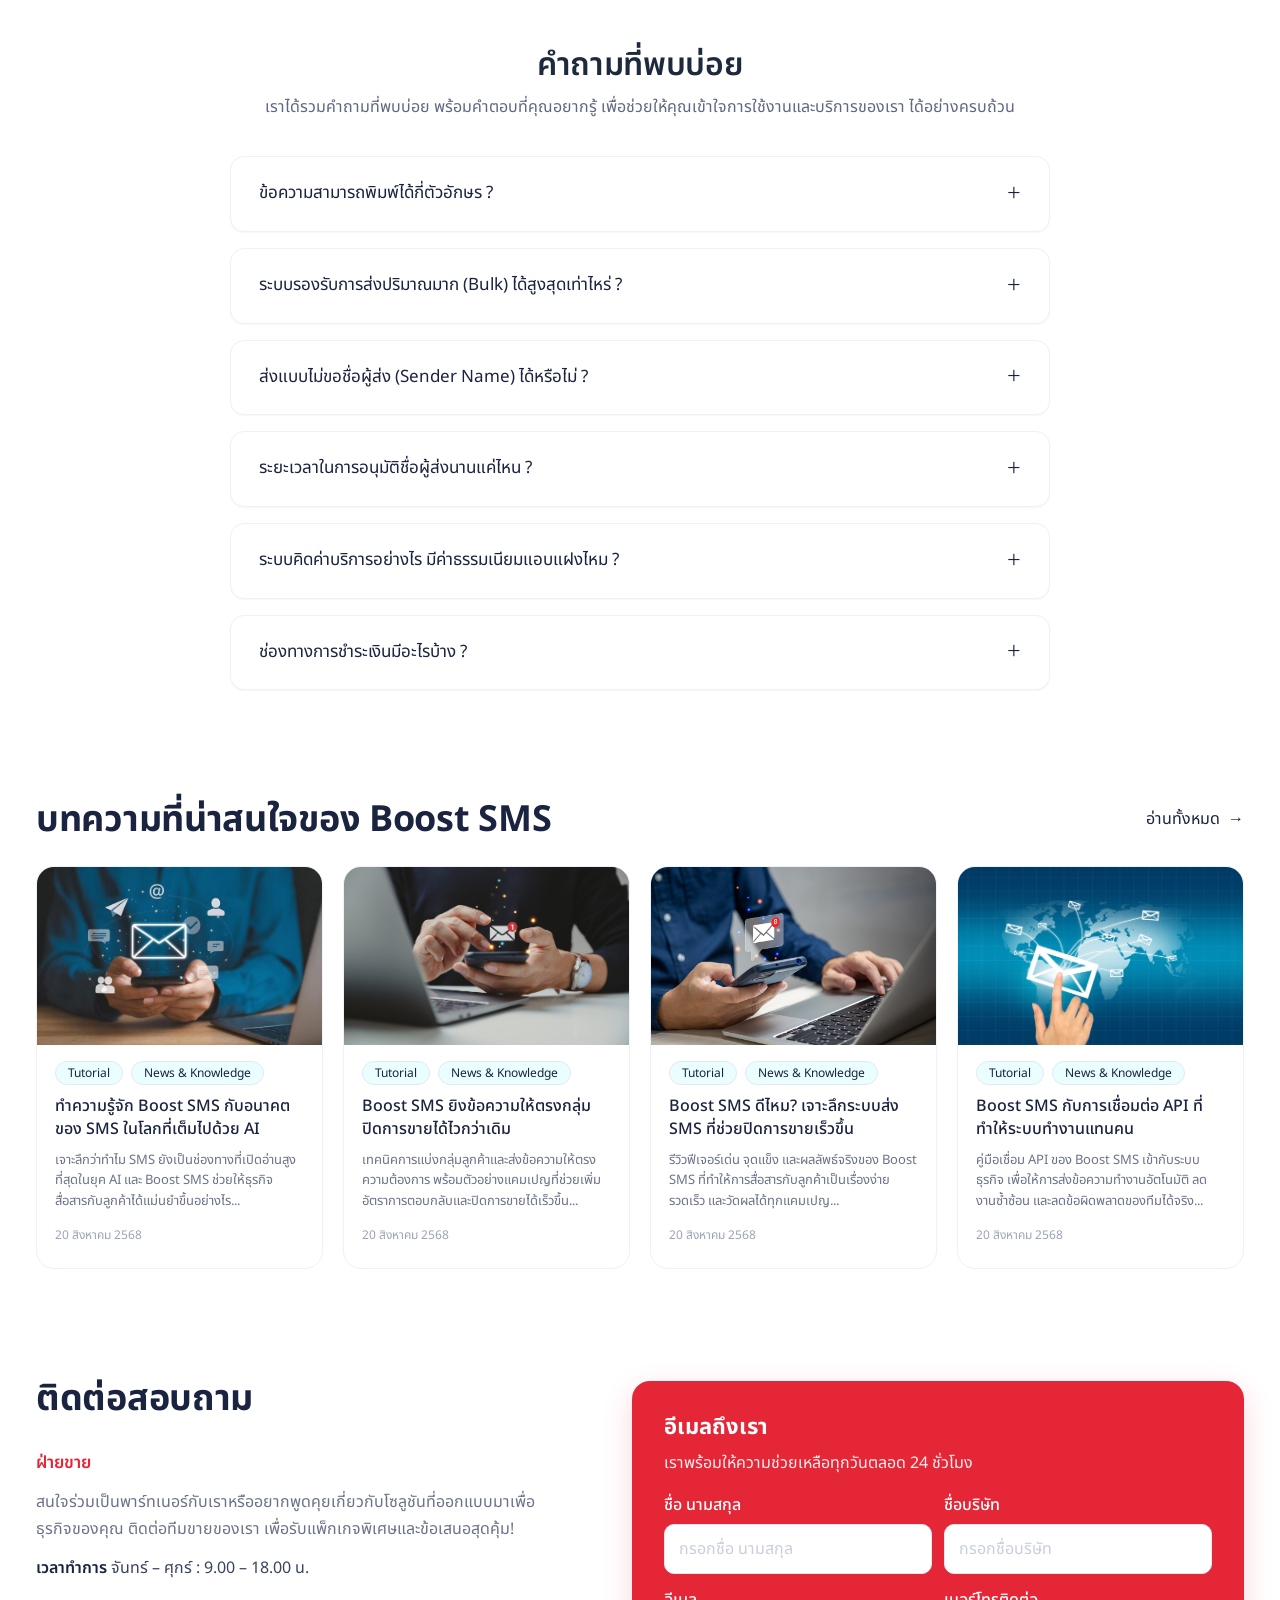
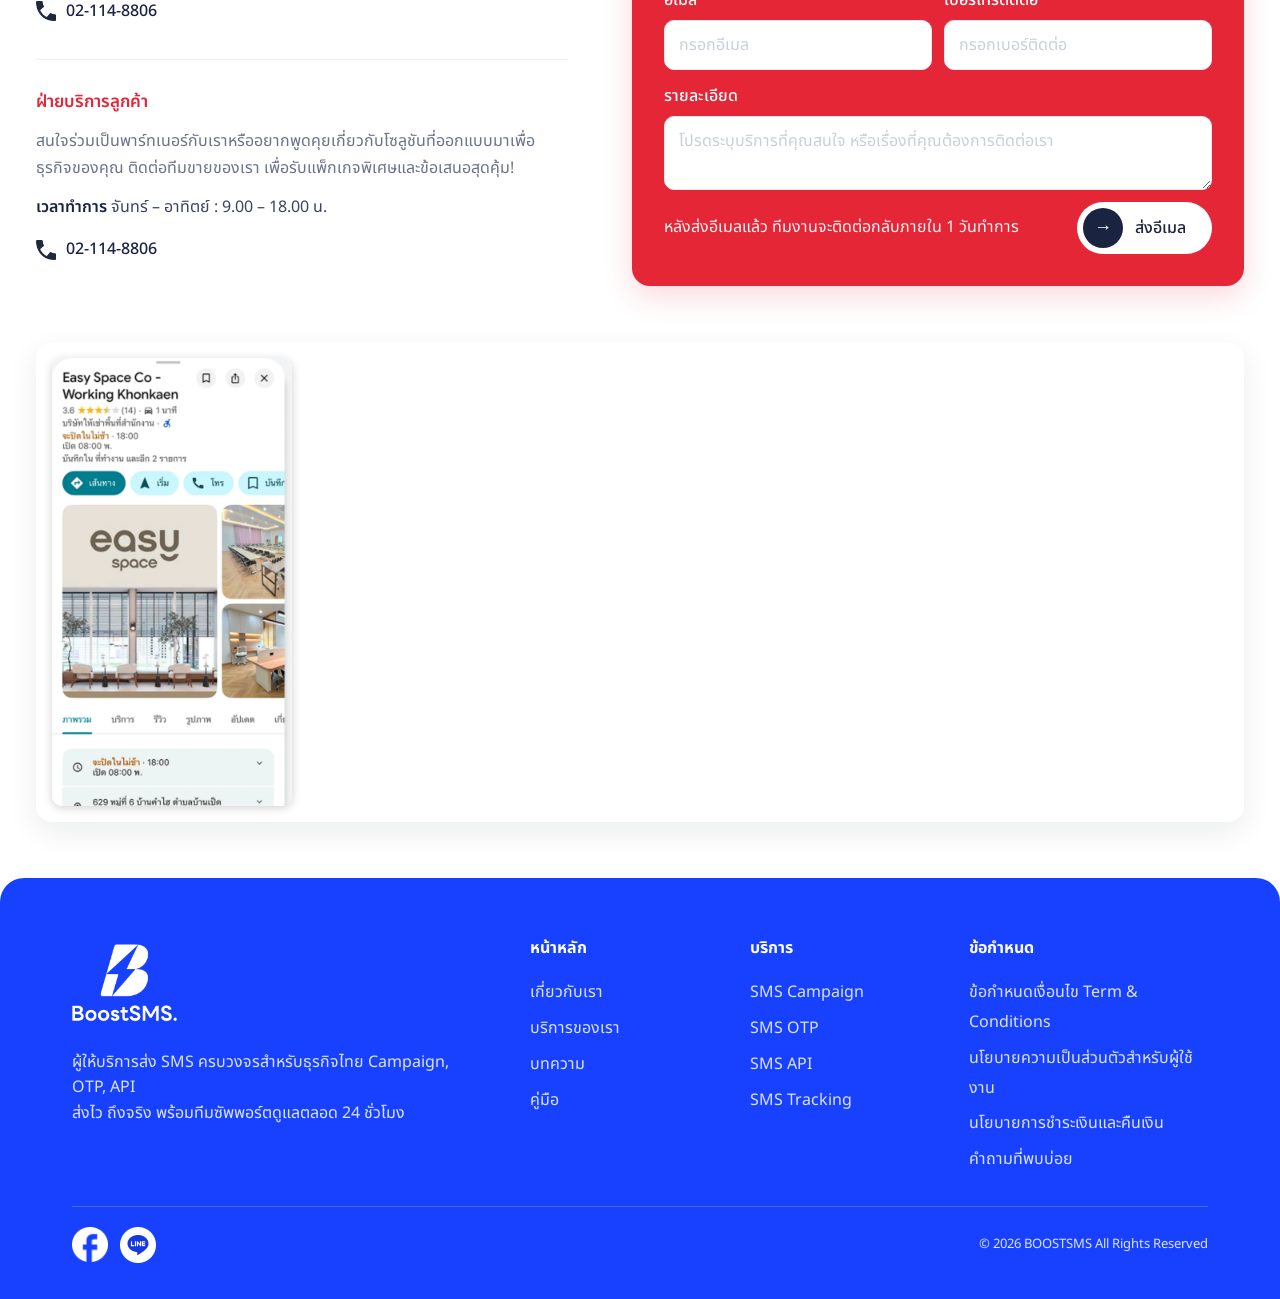
==== commit 3a34adc4: "Update fonts/spacing/contact form polish Co-Authored-By: Claude Opus 4.7 (1M context) <noreply@anthr" ====
--- a/index.html
+++ b/index.html
@@ -10,7 +10,7 @@
       href="https://fonts.googleapis.com/css2?family=Noto+Sans+Thai:wght@300;400;500;600;700&display=swap"
       rel="stylesheet"
     />
-    <link rel="stylesheet" href="styles.css?v=20260430y" />
+    <link rel="stylesheet" href="styles.css?v=20260430z7" />
   </head>
   <body>
     <div class="page-shell">
@@ -218,7 +218,7 @@
         <section class="award">
           <img src="assets/nbtc-seal.png" alt="ตรา กสทช" class="award-image" />
           <h3>ใช้งานได้อย่างมั่นใจด้วยมาตรฐาน กสทช.</h3>
-          <p>ได้รับการรับรองมาตรฐานในการให้บริการส่งข้อความสั้น<br />(Short Message Service: SMS)<br />โดยสำนักงานคณะกรรมการกิจการกระจายเสียง<br />กิจการโทรทัศน์ และกิจการโทรคมนาคมแห่งชาติ</p>
+          <p>ได้รับการรับรองมาตรฐานในการให้บริการส่งข้อความสั้น (Short Message Service: SMS)<br />โดยสำนักงานคณะกรรมการกิจการกระจายเสียง กิจการโทรทัศน์ และกิจการโทรคมนาคมแห่งชาติ</p>
           <a href="#" class="award-link">ดูใบอนุญาต</a>
         </section>
 
@@ -459,7 +459,6 @@
         <section class="partner section-blue" id="about">
           <div class="partner-head">
             <p class="eyebrow">เกี่ยวกับเรา</p>
-            <img src="assets/logo-boostsms-white.png" alt="BoostSMS" class="partner-brand-logo" />
             <p>
               ภารกิจของ BoostSMS<br class="only-mobile" />
               คือการมอบโซลูชันการส่งข้อความระดับองค์กรที่ 'ง่าย เสถียร<br class="only-mobile" />
@@ -699,7 +698,7 @@
                 <p>สนใจร่วมเป็นพาร์ทเนอร์กับเราหรืออยากพูดคุยเกี่ยวกับโซลูชันที่ออกแบบมาเพื่อธุรกิจของคุณ ติดต่อทีมขายของเรา เพื่อรับแพ็กเกจพิเศษและข้อเสนอสุดคุ้ม!</p>
                 <p class="contact-hours"><strong>เวลาทำการ</strong> จันทร์ – ศุกร์ : 9.00 – 18.00 น.</p>
                 <a href="tel:021148806" class="contact-phone">
-                  <span class="contact-phone-icon" aria-hidden="true">📞</span>
+                  <img src="assets/icon-phone.png" alt="" class="contact-phone-icon" aria-hidden="true" />
                   02-114-8806
                 </a>
               </div>
@@ -709,7 +708,7 @@
                 <p>สนใจร่วมเป็นพาร์ทเนอร์กับเราหรืออยากพูดคุยเกี่ยวกับโซลูชันที่ออกแบบมาเพื่อธุรกิจของคุณ ติดต่อทีมขายของเรา เพื่อรับแพ็กเกจพิเศษและข้อเสนอสุดคุ้ม!</p>
                 <p class="contact-hours"><strong>เวลาทำการ</strong> จันทร์ – อาทิตย์ : 9.00 – 18.00 น.</p>
                 <a href="tel:021148806" class="contact-phone">
-                  <span class="contact-phone-icon" aria-hidden="true">📞</span>
+                  <img src="assets/icon-phone.png" alt="" class="contact-phone-icon" aria-hidden="true" />
                   02-114-8806
                 </a>
               </div>
@@ -741,7 +740,7 @@
               </div>
               <label class="form-field">
                 <span>รายละเอียด <em>*</em></span>
-                <textarea rows="4" placeholder="โปรดระบุบริการที่คุณสนใจ หรือเรื่องที่คุณต้องการติดต่อเรา" required></textarea>
+                <textarea rows="2" placeholder="โปรดระบุบริการที่คุณสนใจ หรือเรื่องที่คุณต้องการติดต่อเรา" required></textarea>
               </label>
               <div class="contact-form-actions">
                 <p class="contact-form-note">หลังส่งอีเมลแล้ว ทีมงานจะติดต่อกลับภายใน 1 วันทำการ</p>
@@ -777,12 +776,11 @@
         <div class="footer-top">
           <div class="footer-brand-col">
             <div class="footer-brand">
-              <img src="assets/logo-boostsms-white.png" alt="BoostSMS" class="footer-logo" />
+              <img src="assets/logo-boostsms-footer.png" alt="BoostSMS" class="footer-logo" />
             </div>
             <p class="footer-tagline">
-              ผู้ให้บริการส่ง SMS ครบวงจรสำหรับธุรกิจไทย ทั้ง SMS Campaign,
-              OTP และ API ส่งไว ถึงจริง รองรับทุกเครือข่าย
-              พร้อมทีมซัพพอร์ตดูแลตลอด 24 ชั่วโมง
+              ผู้ให้บริการส่ง SMS ครบวงจรสำหรับธุรกิจไทย Campaign, OTP, API<br />
+              ส่งไว ถึงจริง พร้อมทีมซัพพอร์ตดูแลตลอด 24 ชั่วโมง
             </p>
           </div>
           <div class="footer-col">
--- a/styles.css
+++ b/styles.css
@@ -278,9 +278,9 @@
 
 .hero h1 {
   margin: 0;
-  font-size: 36px;
+  font-size: 32px;
   line-height: 1;
-  font-weight: 700;
+  font-weight: 600;
   letter-spacing: -0.3px;
 }
 
@@ -828,9 +828,9 @@
 
 .section-title h2 {
   margin: 0;
-  font-size: 36px;
+  font-size: 32px;
   line-height: 1;
-  font-weight: 700;
+  font-weight: 600;
   letter-spacing: -0.3px;
 }
 
@@ -849,7 +849,7 @@
 }
 
 .feature-layout {
-  margin-top: 36px;
+  margin-top: 64px;
   display: grid;
   grid-template-columns: 1.5fr 1fr;
   gap: 24px;
@@ -927,15 +927,16 @@
   margin: 0 0 14px;
   font-size: 24px;
   font-weight: 700;
-  color: var(--ink);
+  color: #E42637;
   letter-spacing: -0.2px;
 }
 
 .award p {
   color: #636b83;
-  margin: 0 0 14px;
+  margin: 0 auto 14px;
   font-size: 15px;
   line-height: 1.75;
+  max-width: 760px;
 }
 
 .award-link {
@@ -1155,7 +1156,8 @@
 
 .advisor-content h3 {
   margin: 0;
-  font-size: 30px;
+  font-size: 32px;
+  font-weight: 600;
   color: var(--ink);
   letter-spacing: -0.3px;
 }
@@ -1484,8 +1486,8 @@
 
 .partner-trust h3 {
   margin: 0;
-  font-size: 28px;
-  font-weight: 500;
+  font-size: 32px;
+  font-weight: 600;
   color: #fff;
 }
 
@@ -1494,7 +1496,7 @@
   margin: 12px auto 64px;
   color: #d8def2;
   line-height: 1.65;
-  font-size: 15px;
+  font-size: 16px;
 }
 
 .map-glow {
@@ -1515,7 +1517,7 @@
   gap: 32px;
   max-width: 1280px;
   margin: 0 auto;
-  padding: 0 20px;
+  padding: 32px 20px;
 }
 
 .partner-logo-image {
@@ -1658,7 +1660,7 @@
 }
 
 .faq .section-title h2 {
-  font-weight: 500;
+  font-weight: 600;
 }
 
 .faq-subtitle {
@@ -1670,7 +1672,7 @@
 }
 
 .faq-list {
-  max-width: 1100px;
+  max-width: 820px;
   margin: 36px auto 0;
   display: flex;
   flex-direction: column;
@@ -1822,10 +1824,12 @@
 .blog-tag {
   display: inline-flex;
   align-items: center;
-  padding: 6px 14px;
+  height: 24px;
+  padding: 0 12px;
   border: 1px solid #e4e8f2;
   border-radius: 999px;
-  font-size: 13px;
+  font-size: 12px;
+  line-height: 1;
   color: #1a2340;
   background: #EAFEFF;
 }
@@ -1889,14 +1893,14 @@
 .contact-block p {
   margin: 0 0 12px;
   color: #6b7389;
-  font-size: 14px;
+  font-size: 16px;
   line-height: 1.7;
 }
 
 .contact-hours {
   margin: 0 0 14px !important;
   color: #3a4260 !important;
-  font-size: 14px;
+  font-size: 16px;
 }
 
 .contact-hours strong {
@@ -1909,17 +1913,17 @@
   align-items: center;
   gap: 10px;
   color: #1a2340;
-  font-size: 15px;
+  font-size: 16px;
   text-decoration: none;
   font-weight: 500;
 }
 
 .contact-phone-icon {
-  display: inline-flex;
-  align-items: center;
-  justify-content: center;
-  color: var(--blue);
-  font-size: 16px;
+  width: 20px;
+  height: 20px;
+  display: inline-block;
+  flex-shrink: 0;
+  object-fit: contain;
 }
 
 .contact-divider {
@@ -1935,7 +1939,7 @@
   padding: 32px;
   display: flex;
   flex-direction: column;
-  gap: 20px;
+  gap: 12px;
   box-shadow: 0 10px 30px rgba(228, 38, 55, 0.18);
   color: #fff;
 }
@@ -1950,23 +1954,23 @@
 .contact-form-head p {
   margin: 0;
   color: rgba(255, 255, 255, 0.92);
-  font-size: 14px;
+  font-size: 16px;
 }
 
 .form-row {
   display: grid;
   grid-template-columns: 1fr 1fr;
-  gap: 16px;
+  gap: 12px;
 }
 
 .form-field {
   display: flex;
   flex-direction: column;
-  gap: 8px;
+  gap: 4px;
 }
 
 .form-field > span {
-  font-size: 14px;
+  font-size: 16px;
   color: #fff;
   font-weight: 500;
 }
@@ -1982,7 +1986,7 @@
   border-radius: 10px;
   padding: 12px 14px;
   font-family: inherit;
-  font-size: 14px;
+  font-size: 16px;
   color: #1a2340;
   background: #fff;
   transition: border-color 0.15s ease, box-shadow 0.15s ease;
@@ -2003,7 +2007,7 @@
 
 .form-field textarea {
   resize: vertical;
-  min-height: 110px;
+  min-height: 72px;
 }
 
 .contact-form-actions {
@@ -2017,7 +2021,7 @@
 .contact-form-note {
   margin: 0;
   color: rgba(255, 255, 255, 0.95);
-  font-size: 14px;
+  font-size: 16px;
 }
 
 .btn-contact-submit {
@@ -2027,7 +2031,7 @@
   border: none;
   background: #fff;
   color: #1a2340;
-  font-size: 15px;
+  font-size: 16px;
   font-weight: 500;
   display: inline-flex;
   align-items: center;
@@ -2421,13 +2425,13 @@
 
 .footer-top {
   display: grid;
-  grid-template-columns: 2fr 1fr 1fr 1.4fr;
+  grid-template-columns: 2.4fr 1fr 1fr 1.4fr;
   gap: 48px;
   align-items: start;
 }
 
 .footer-brand-col {
-  max-width: 360px;
+  max-width: 520px;
 }
 
 .footer-brand {
@@ -2438,13 +2442,13 @@
 }
 
 .footer-logo {
-  height: 56px;
+  height: 96px;
   width: auto;
   display: block;
 }
 
 .footer-tagline {
-  font-size: 14px;
+  font-size: 16px;
   line-height: 1.6;
   color: #dce4ff;
   margin: 0;
@@ -2453,7 +2457,7 @@
 .footer-heading {
   font-size: 16px;
   font-weight: 700;
-  margin: 0 0 18px;
+  margin: 0 0 14px;
   color: #fff;
 }
 
@@ -2463,13 +2467,13 @@
   margin: 0;
   display: flex;
   flex-direction: column;
-  gap: 12px;
+  gap: 6px;
 }
 
 .footer-list a {
   color: #dce4ff;
   text-decoration: none;
-  font-size: 14px;
+  font-size: 16px;
   line-height: 1.4;
 }
 
@@ -3110,7 +3114,7 @@
   }
 
   .footer-logo {
-    height: 72px;
+    height: 110px;
   }
 
   .footer-tagline {
@@ -3130,7 +3134,7 @@
   }
 
   .footer-list {
-    gap: 16px;
+    gap: 8px;
   }
 
   .footer-list a {
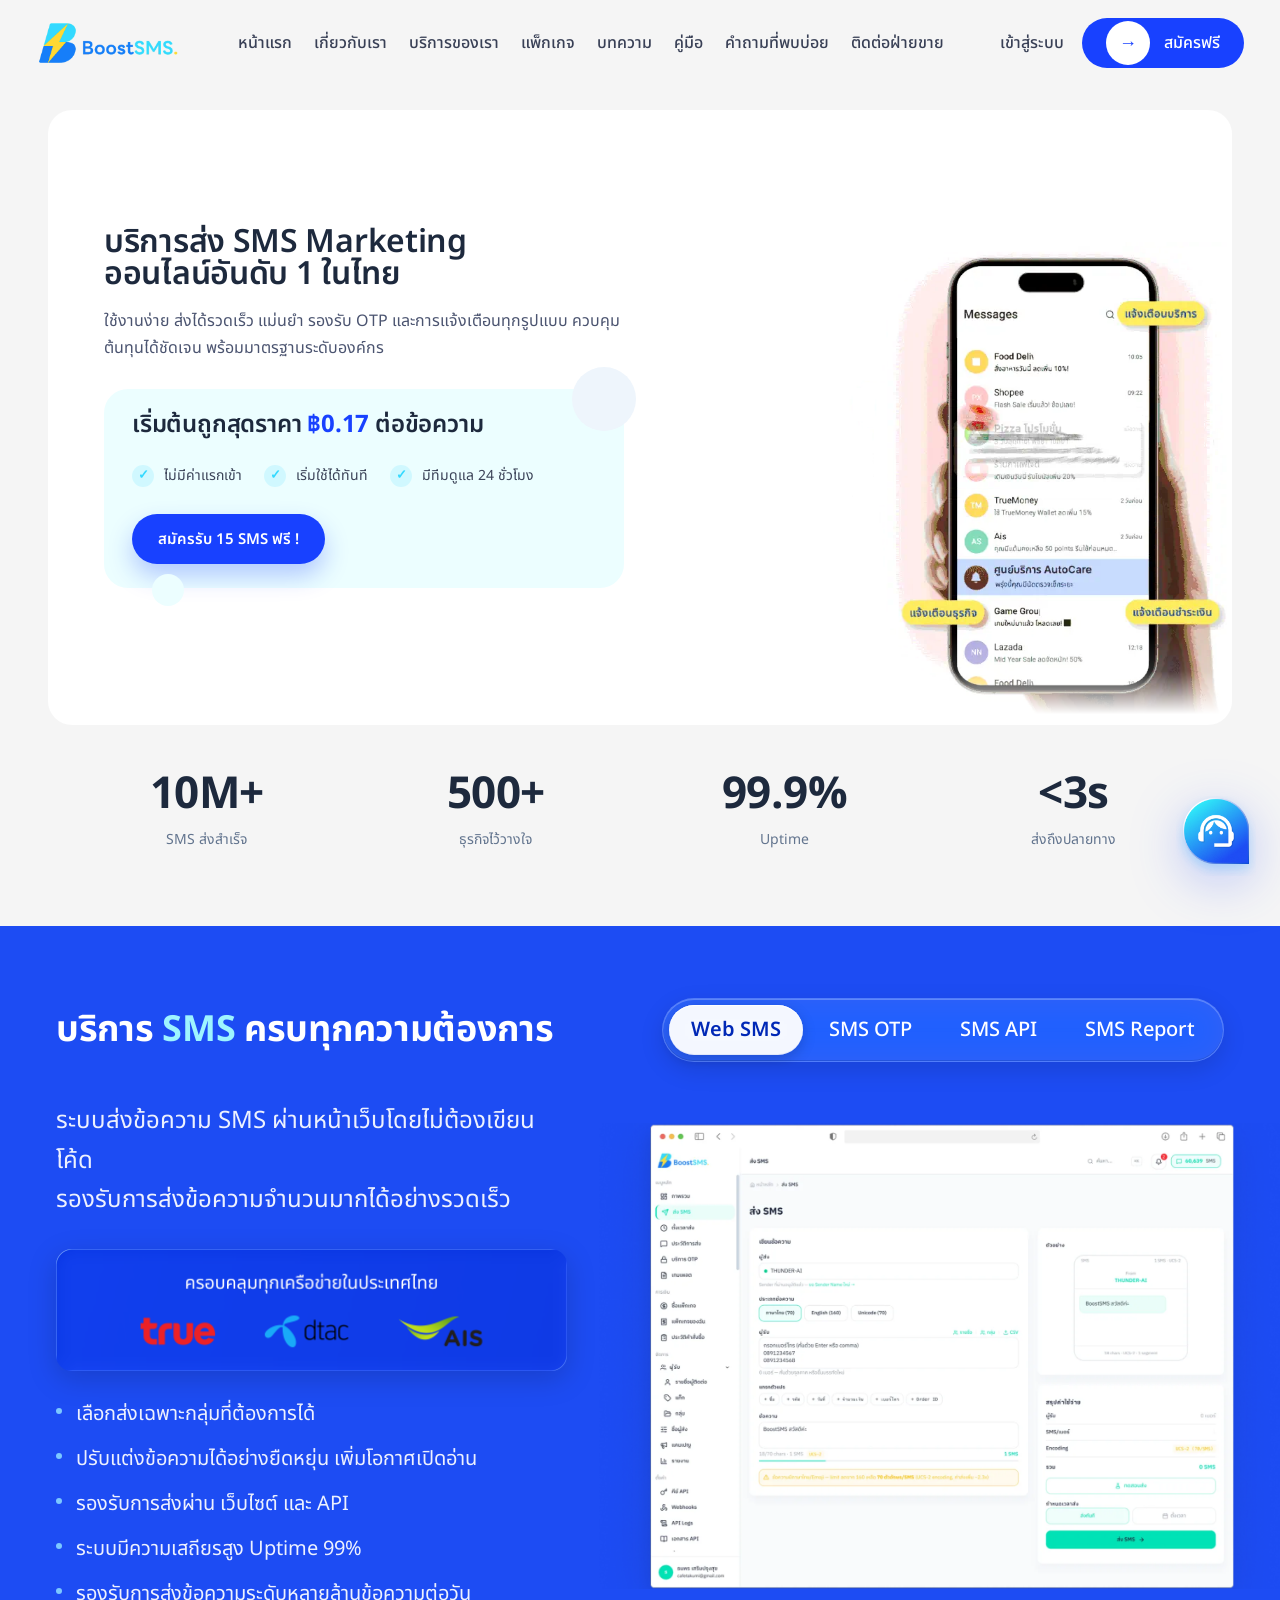
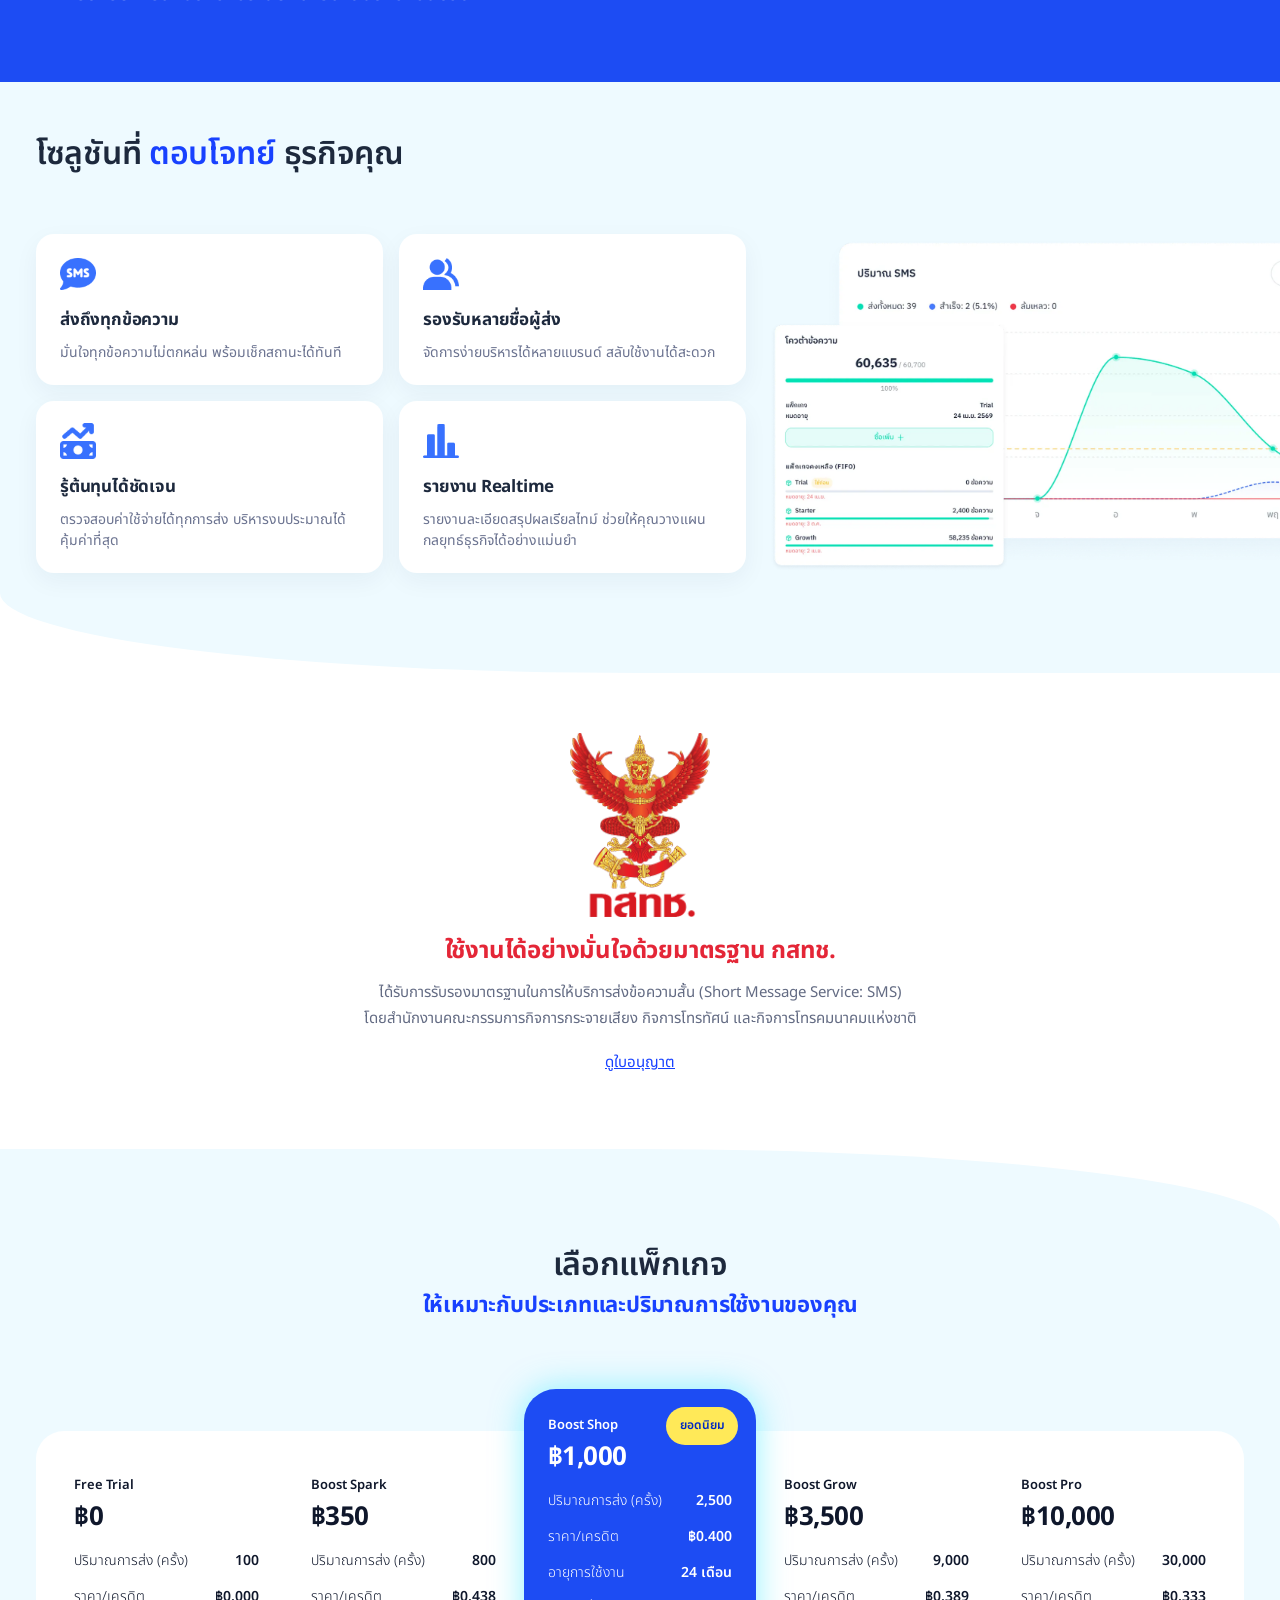
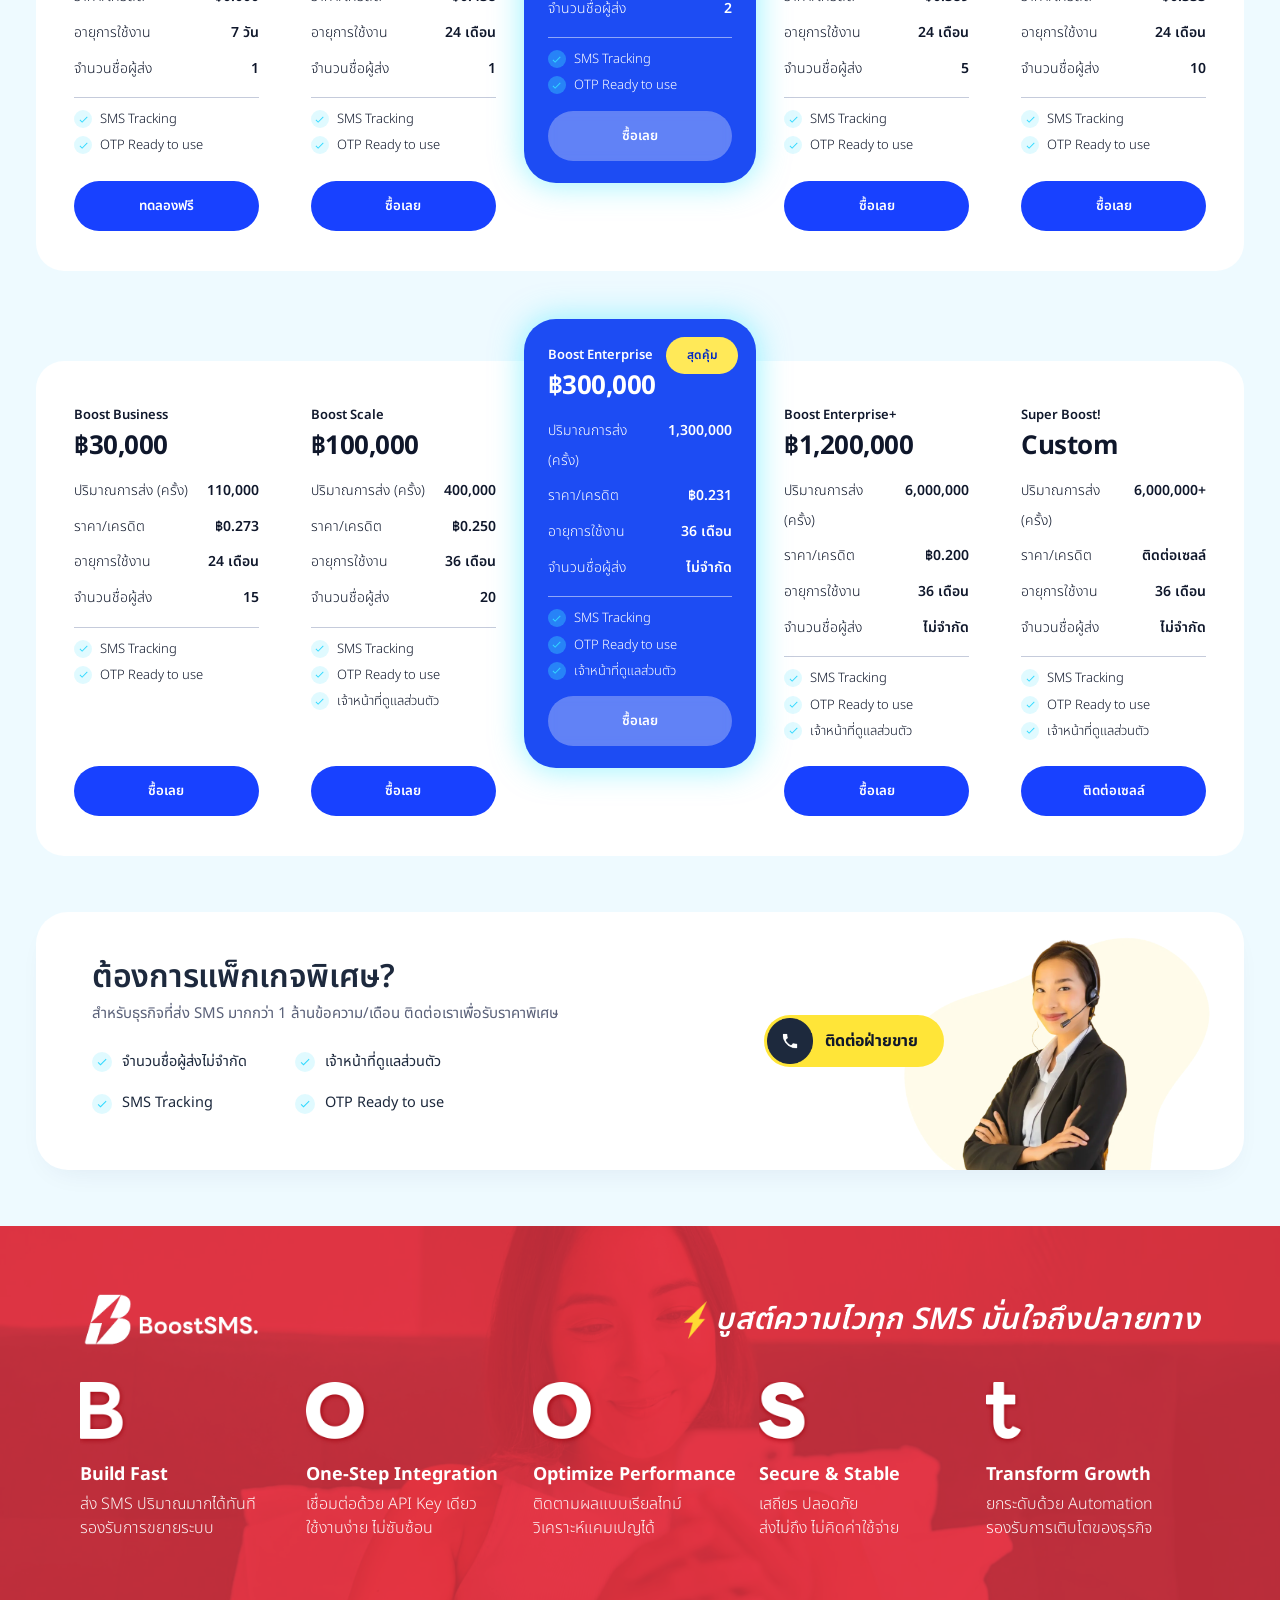
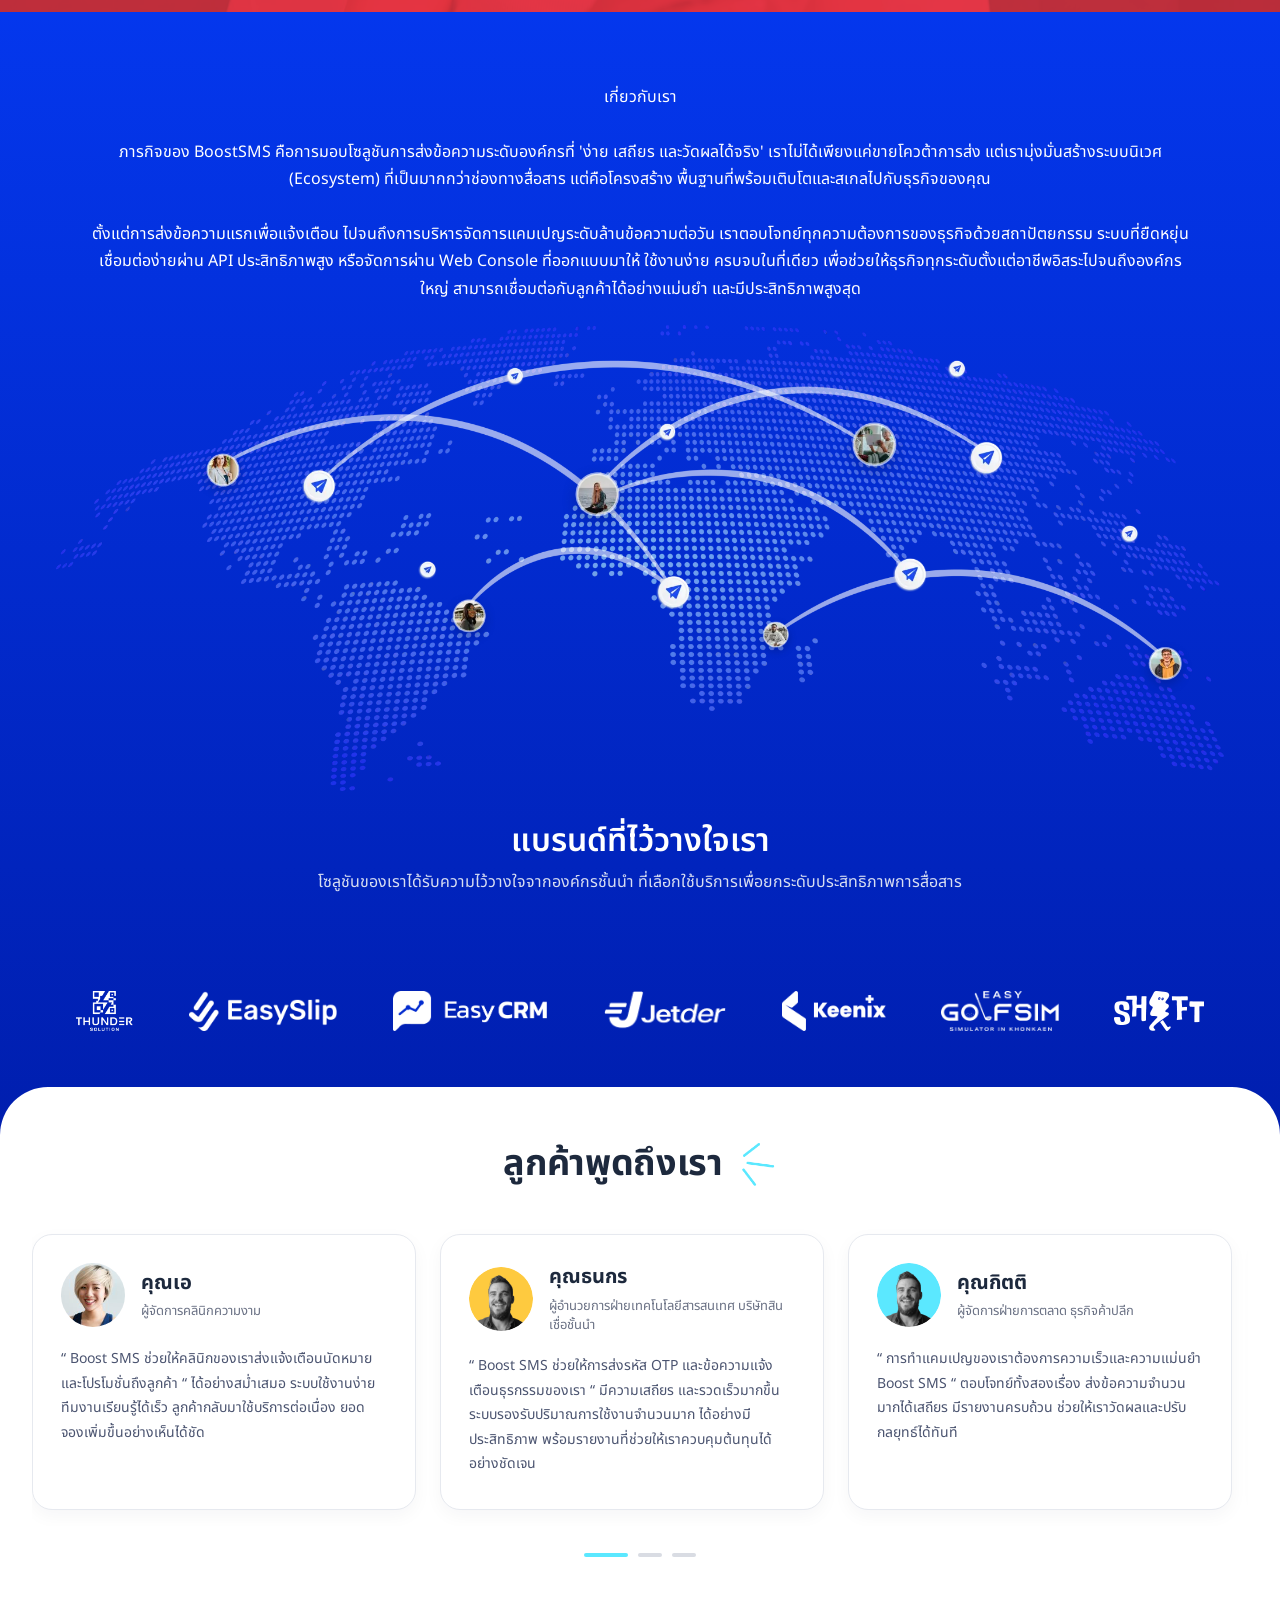
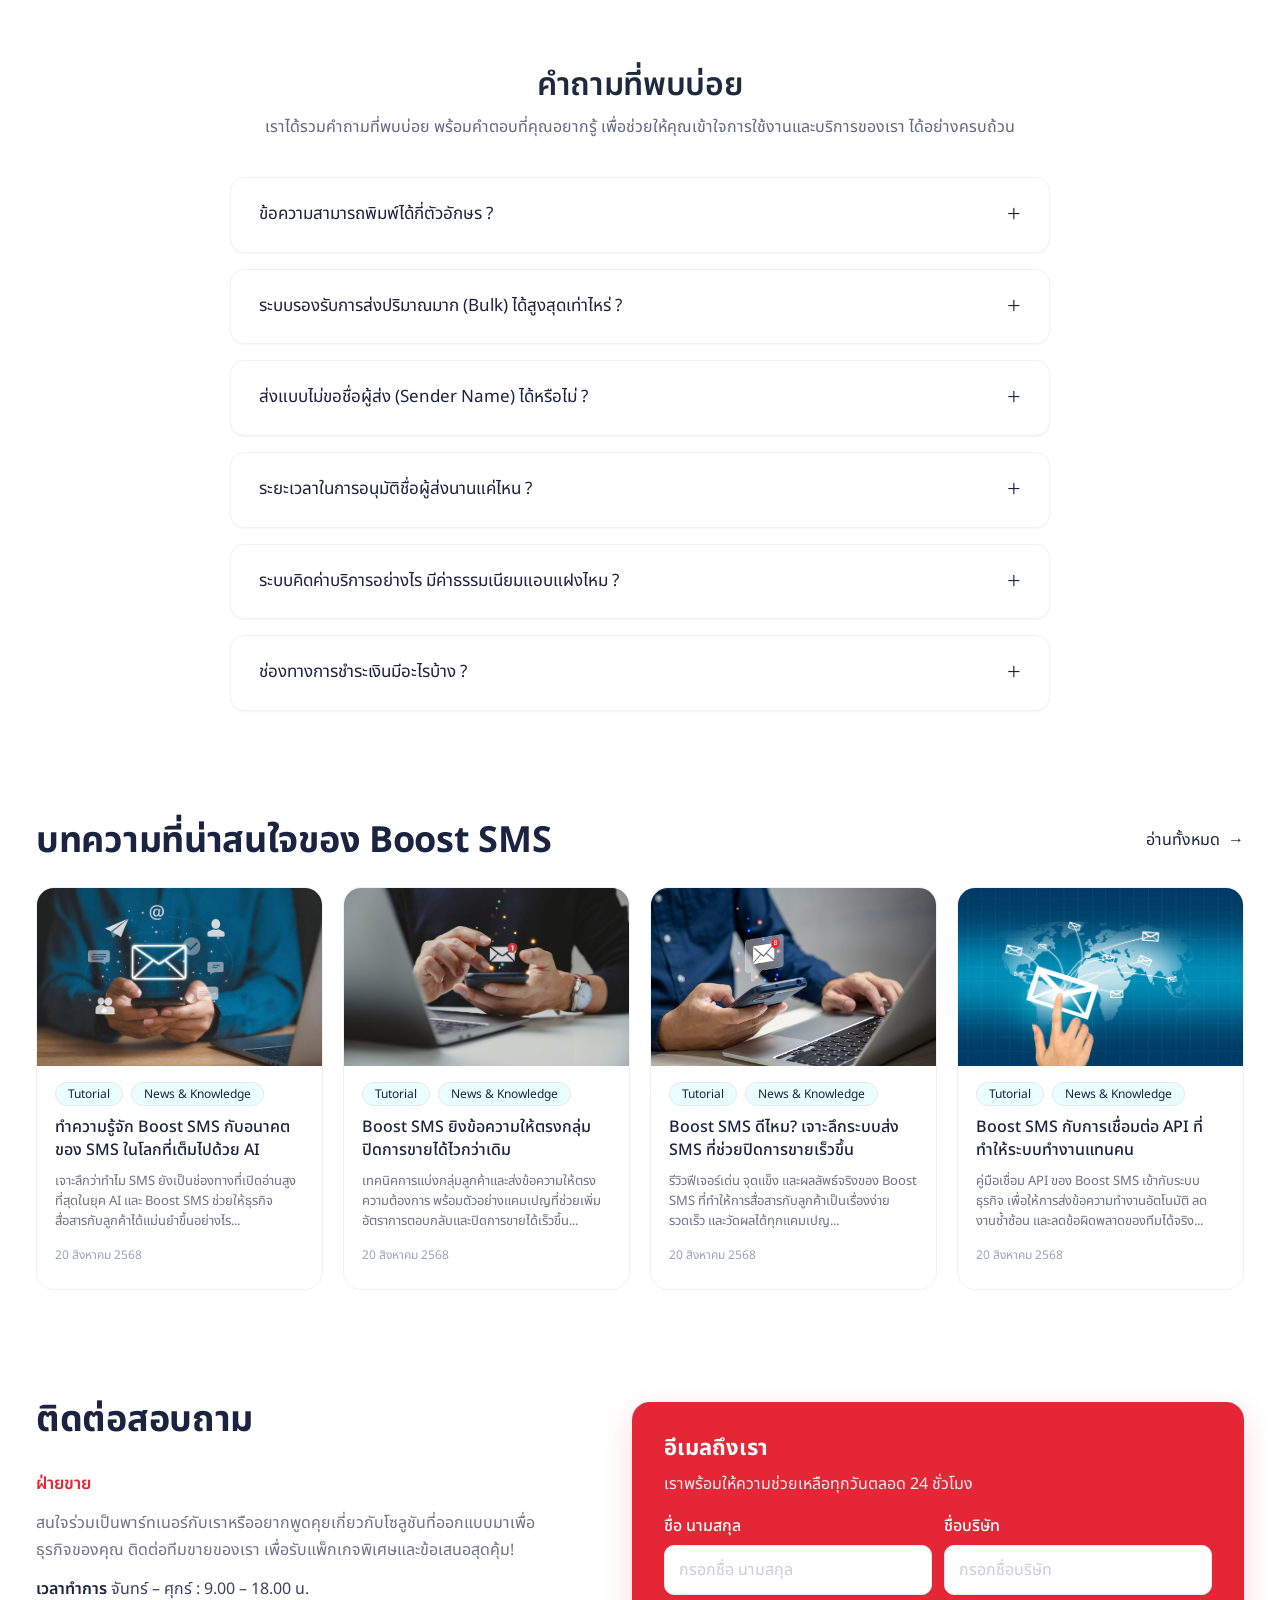
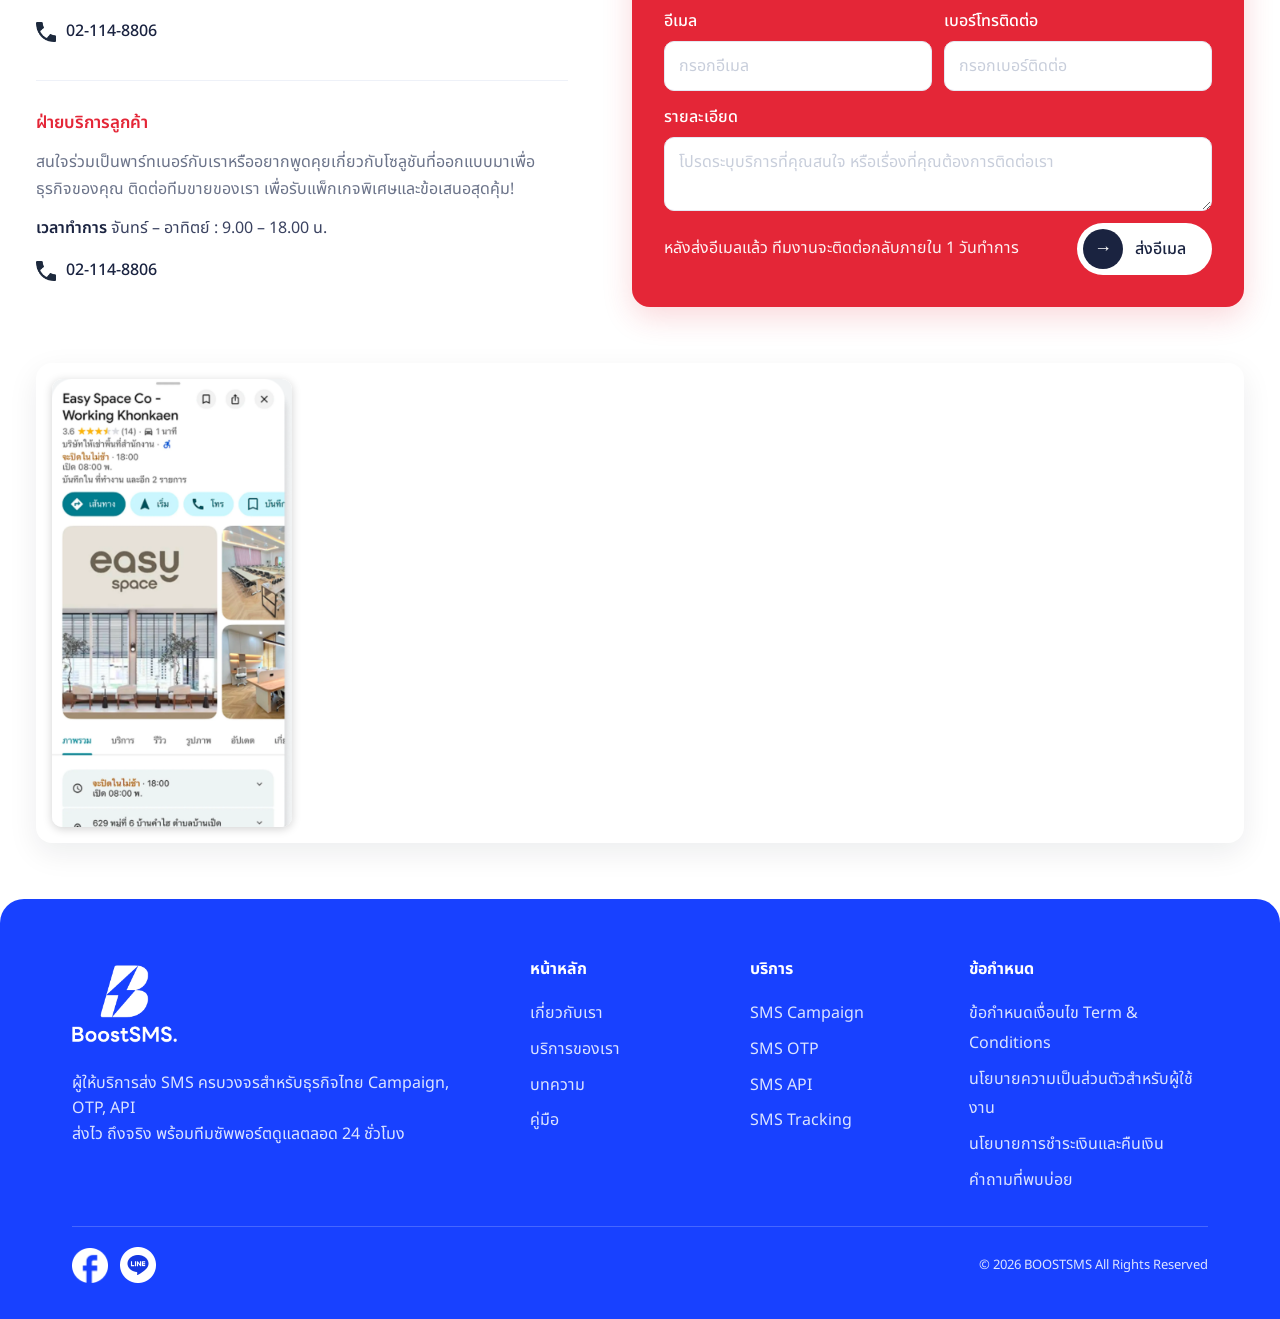
==== commit 432b7671: "Update signup button + carrier card + nav Co-Authored-By: Claude Opus 4.7 (1M context) <noreply@anth" ====
--- a/index.html
+++ b/index.html
@@ -10,7 +10,7 @@
       href="https://fonts.googleapis.com/css2?family=Noto+Sans+Thai:wght@300;400;500;600;700&display=swap"
       rel="stylesheet"
     />
-    <link rel="stylesheet" href="styles.css?v=20260430z7" />
+    <link rel="stylesheet" href="styles.css?v=20260430z8" />
   </head>
   <body>
     <div class="page-shell">
@@ -31,8 +31,8 @@
         <div class="topbar-actions">
           <a class="nav-login" href="#">เข้าสู่ระบบ</a>
           <button class="btn btn-primary btn-signup">
-            สมัครฟรี
-            <span class="arrow" aria-hidden="true">→</span>
+            <span class="btn-signup-arrow" aria-hidden="true">→</span>
+            <span class="btn-signup-text">สมัครฟรี</span>
           </button>
           <button class="nav-toggle" aria-label="เมนู" aria-expanded="false" aria-controls="mobile-menu">
             <span></span><span></span><span></span>
--- a/styles.css
+++ b/styles.css
@@ -45,7 +45,6 @@
   justify-content: space-between;
   gap: 24px;
   padding: 18px 36px;
-  border-bottom: 1px solid var(--line);
   position: sticky;
   top: 0;
   z-index: 20;
@@ -206,12 +205,32 @@
   color: var(--blue);
 }
 
-.btn-signup .arrow {
-  font-size: 15px;
+.btn-signup {
+  height: 56px;
+  padding: 6px 32px 6px 6px;
+  gap: 14px;
+}
+
+.btn-signup-arrow {
+  width: 44px;
+  height: 44px;
+  border-radius: 50%;
+  background: #fff;
+  color: var(--blue);
+  display: inline-flex;
+  align-items: center;
+  justify-content: center;
+  font-size: 18px;
+  flex-shrink: 0;
   transition: transform 0.2s ease;
 }
 
-.btn-signup:hover .arrow {
+.btn-signup-text {
+  font-weight: 500;
+  font-size: 16px;
+}
+
+.btn-signup:hover .btn-signup-arrow {
   transform: translateX(3px);
 }
 
@@ -750,8 +769,7 @@
 
 .carrier-card {
   margin-top: 28px;
-  filter: drop-shadow(0 22px 28px rgba(0, 0, 0, 0.35))
-    drop-shadow(0 6px 10px rgba(0, 0, 0, 0.2));
+  filter: drop-shadow(0 8px 14px rgba(0, 0, 0, 0.16));
 }
 
 .carrier-title {
@@ -766,7 +784,6 @@
 
 .carrier-logos img {
   width: 100%;
-  max-width: 420px;
   display: block;
 }
 
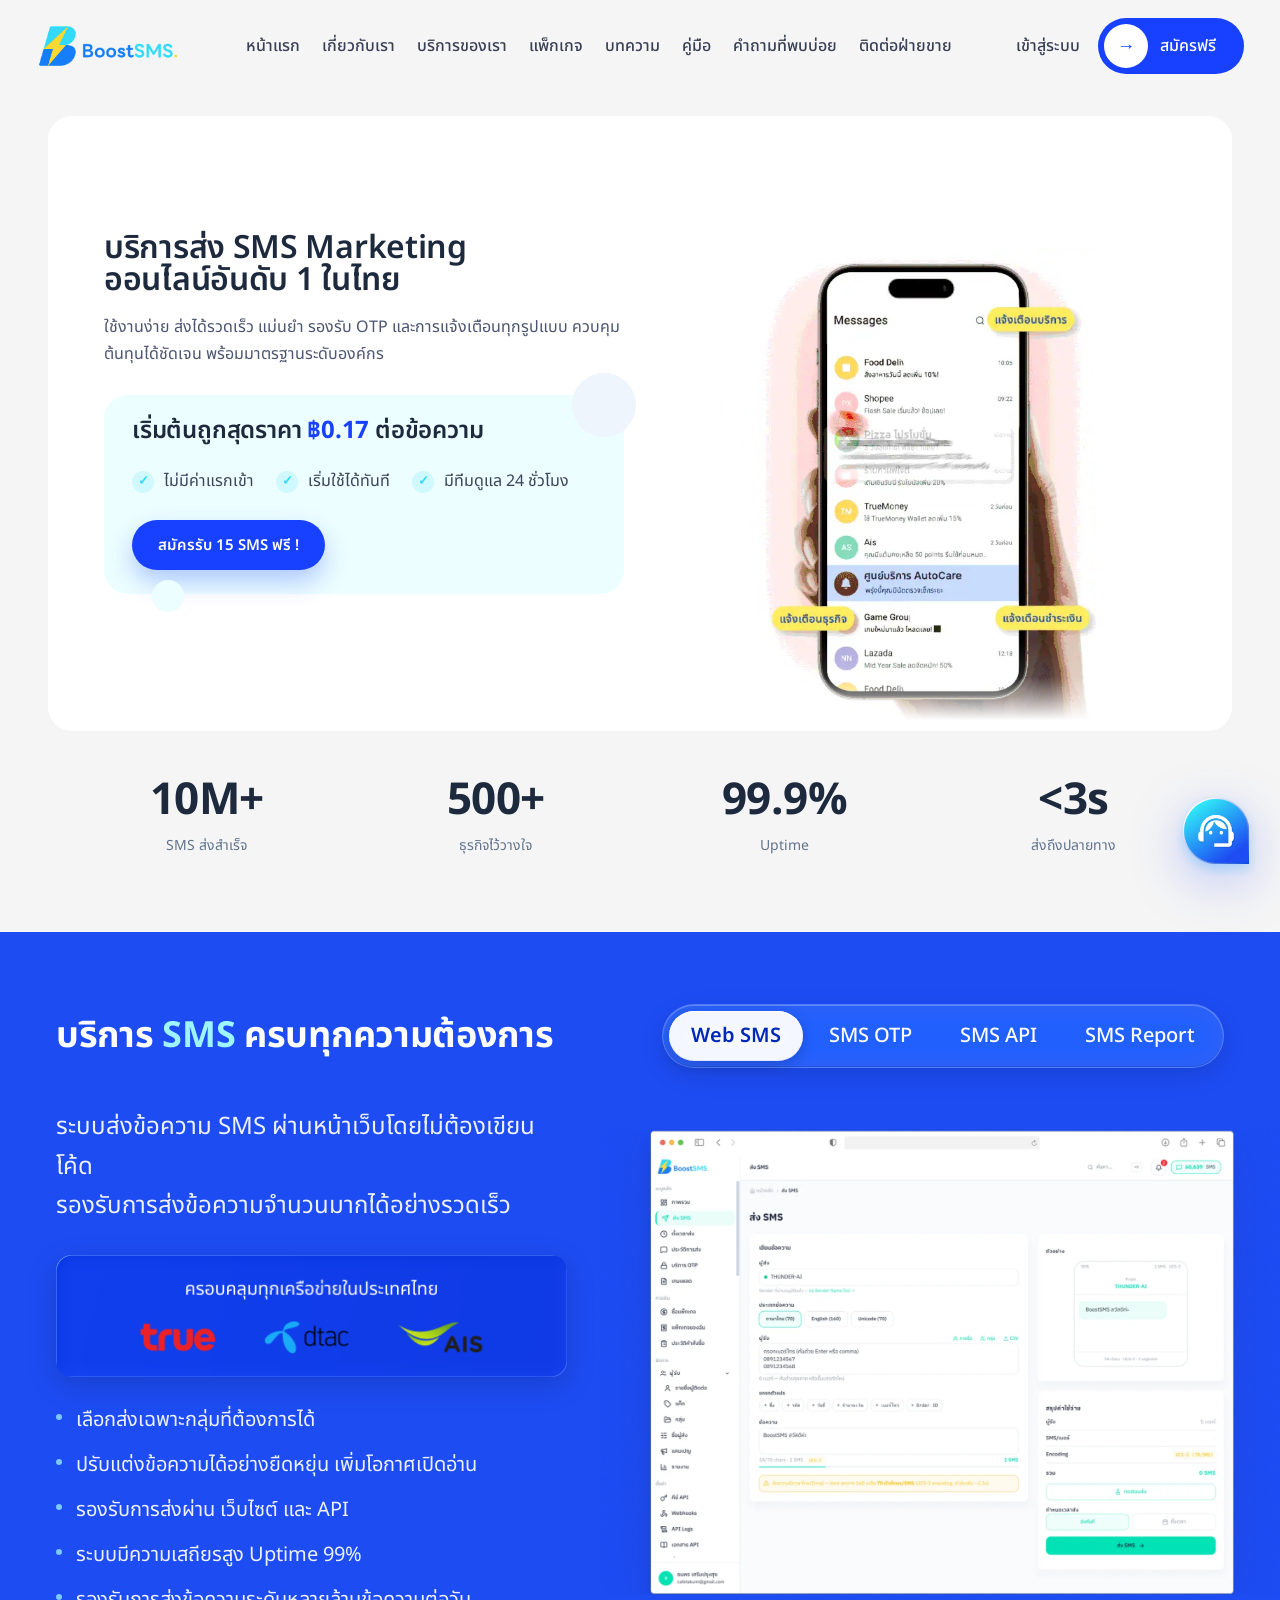
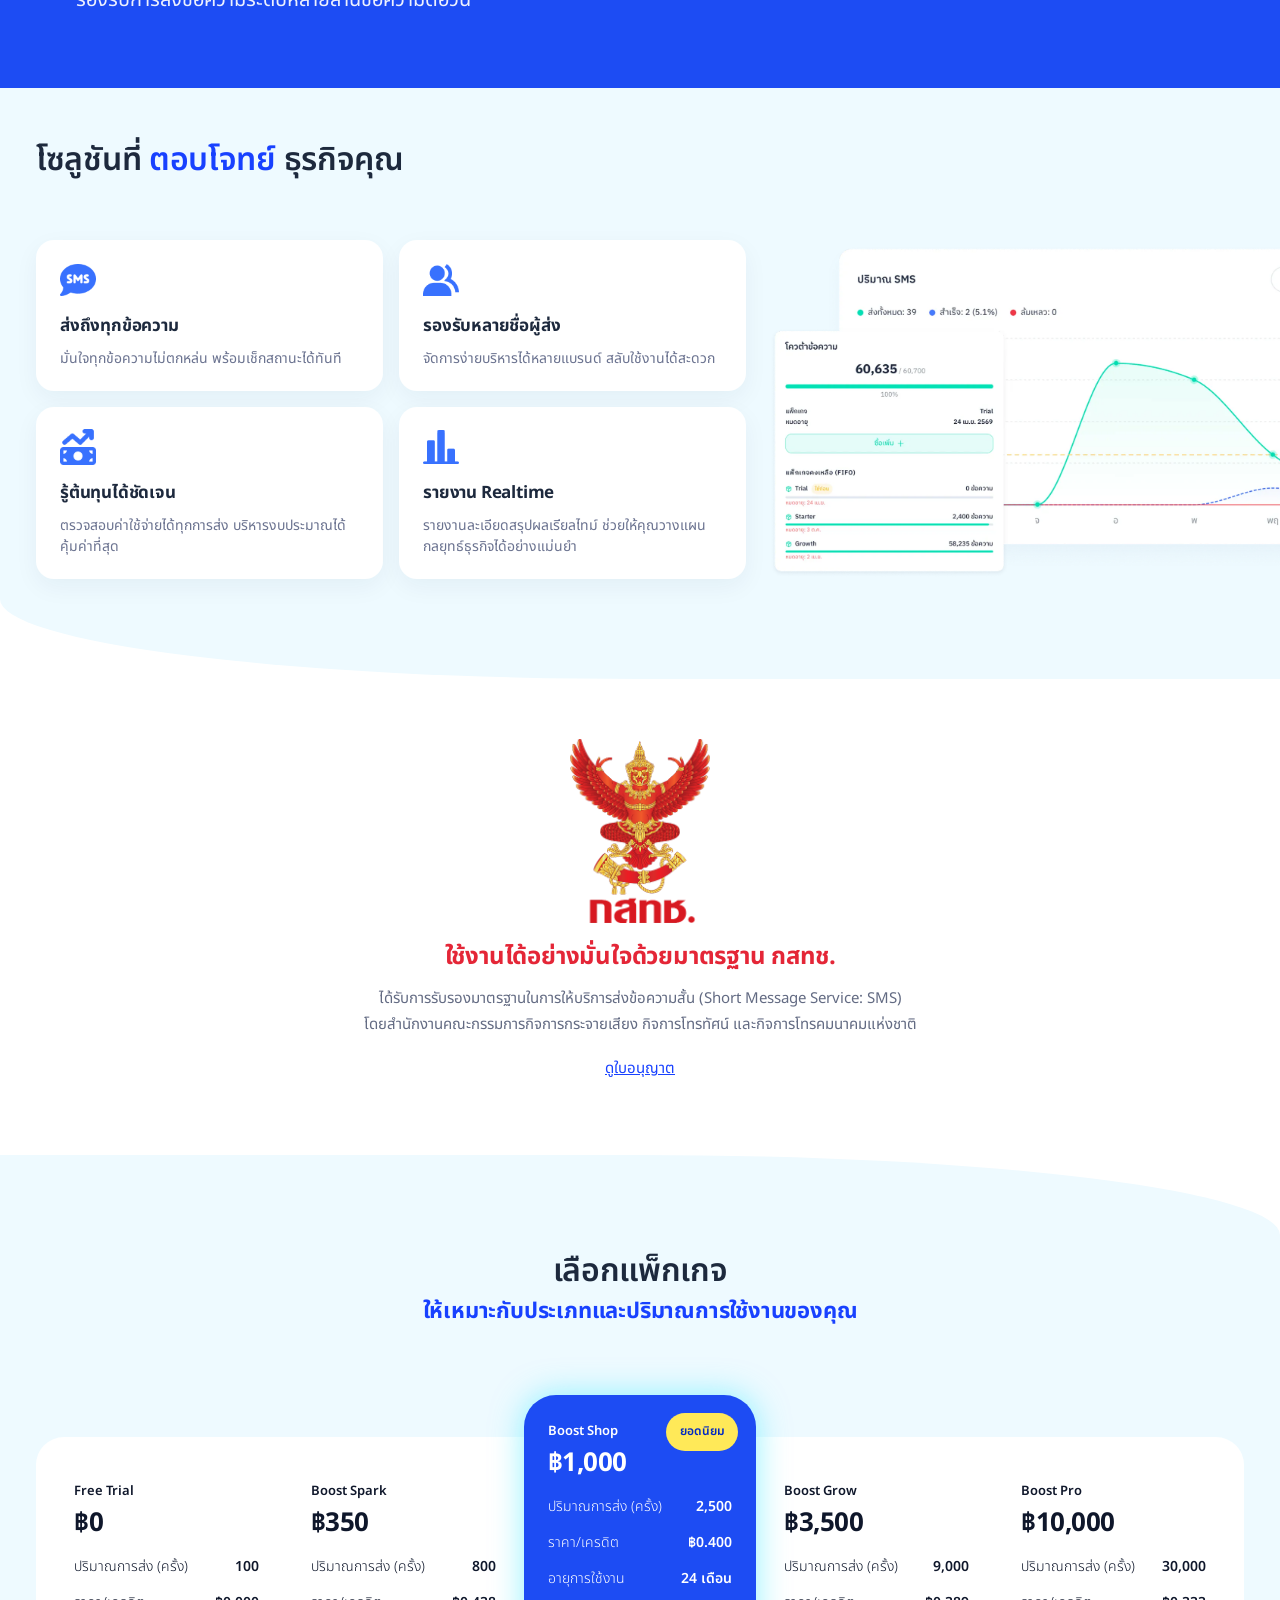
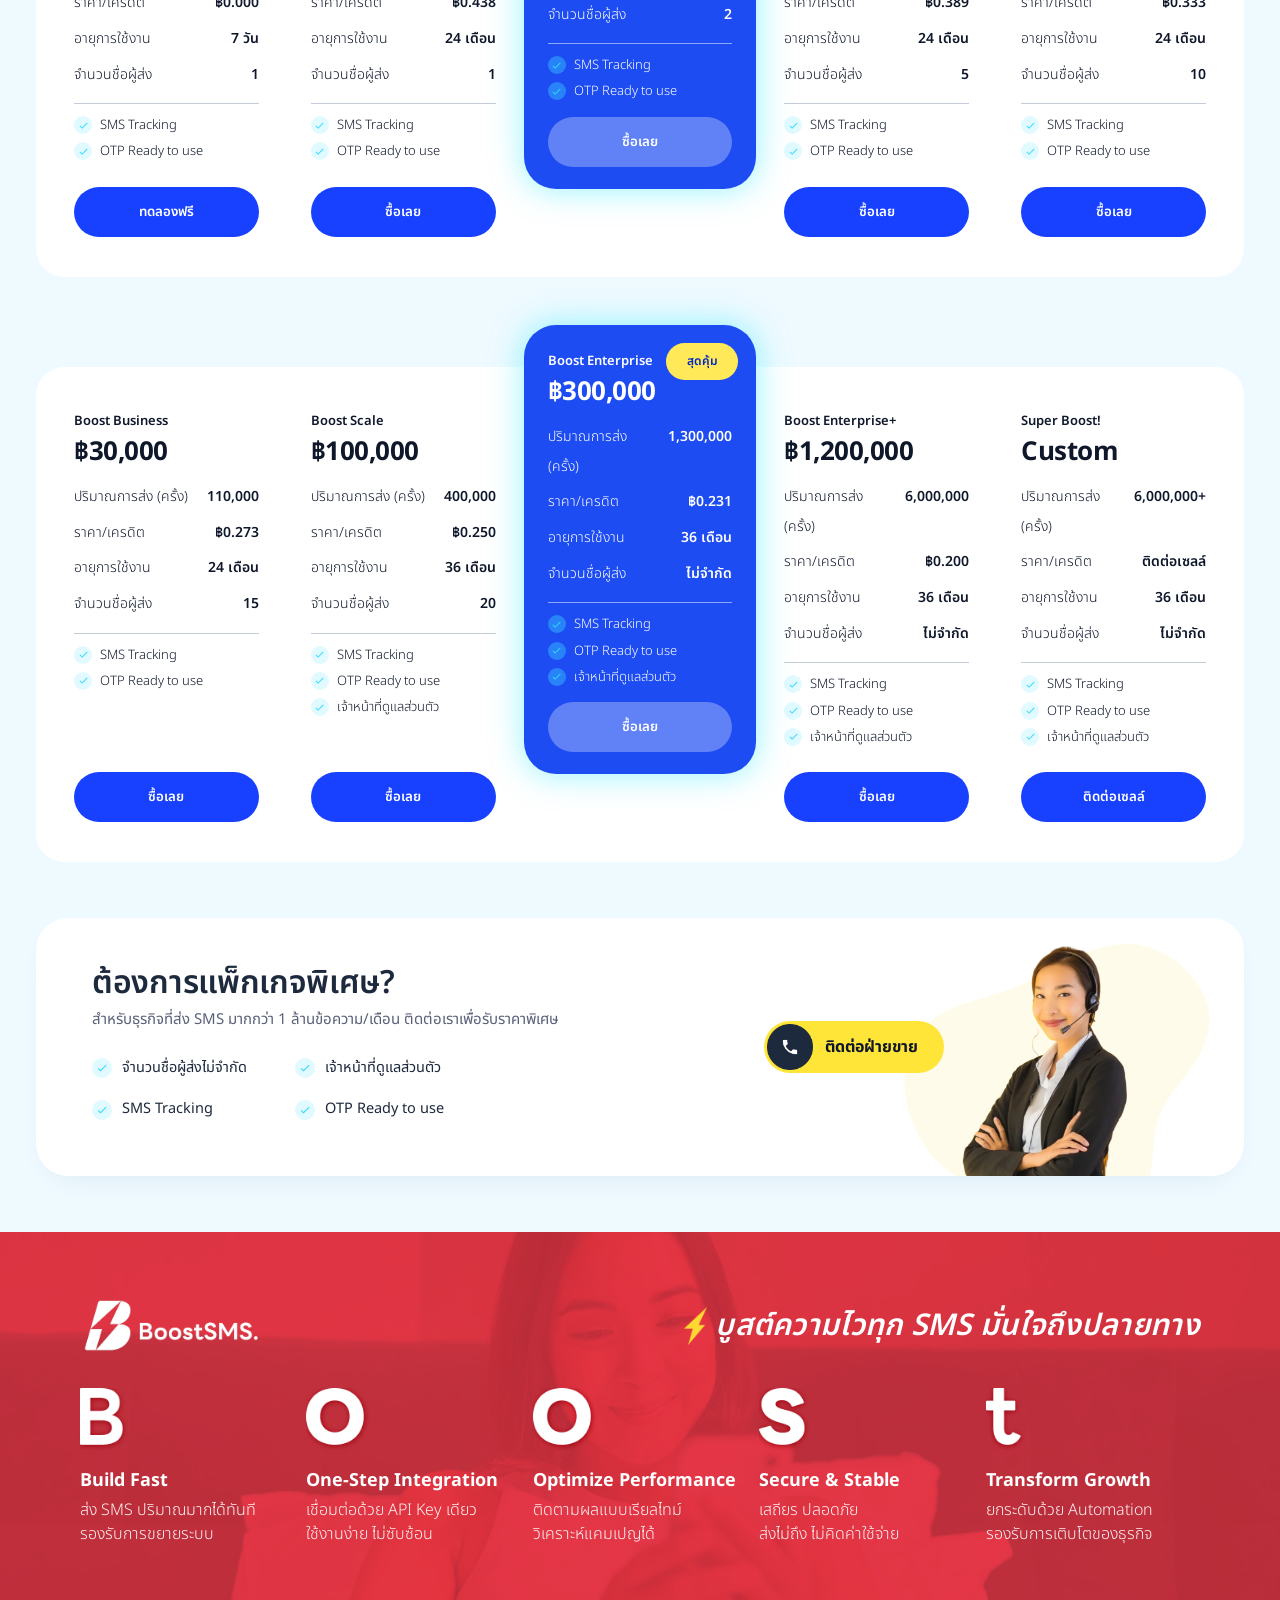
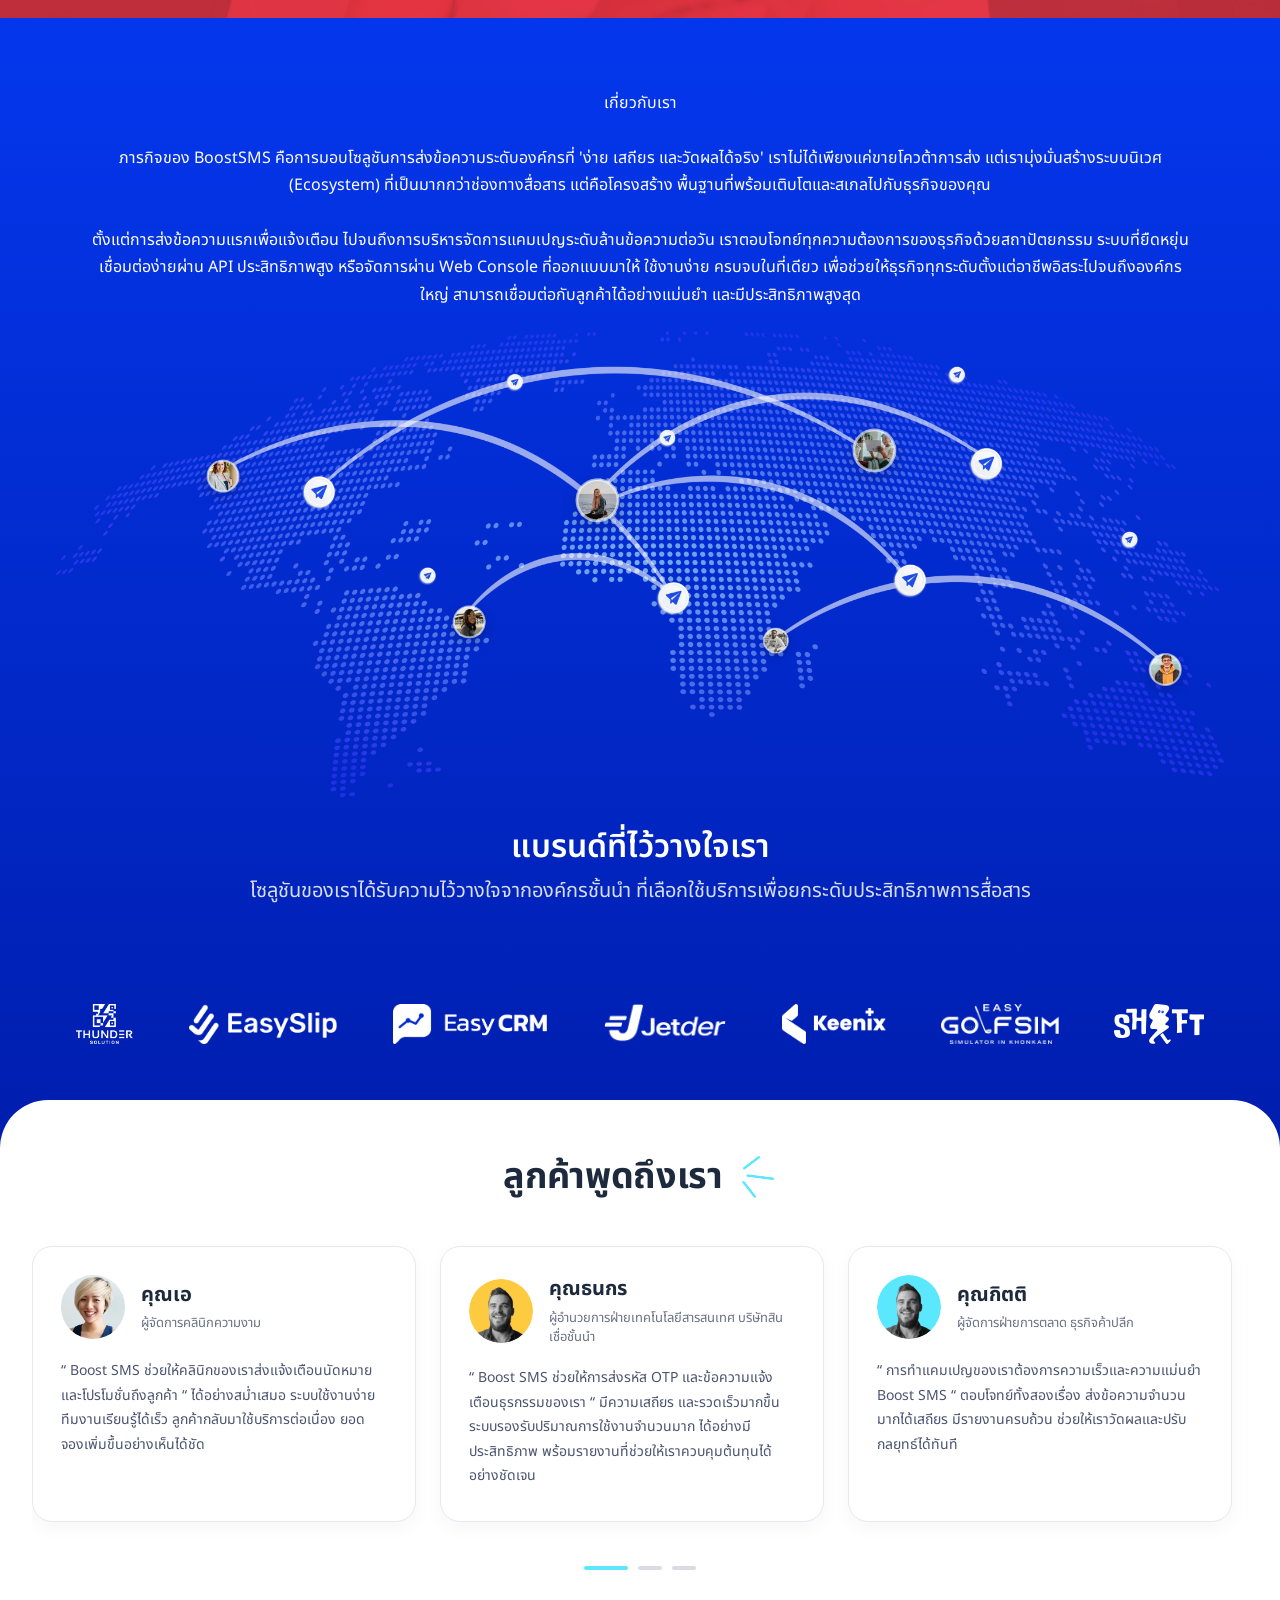
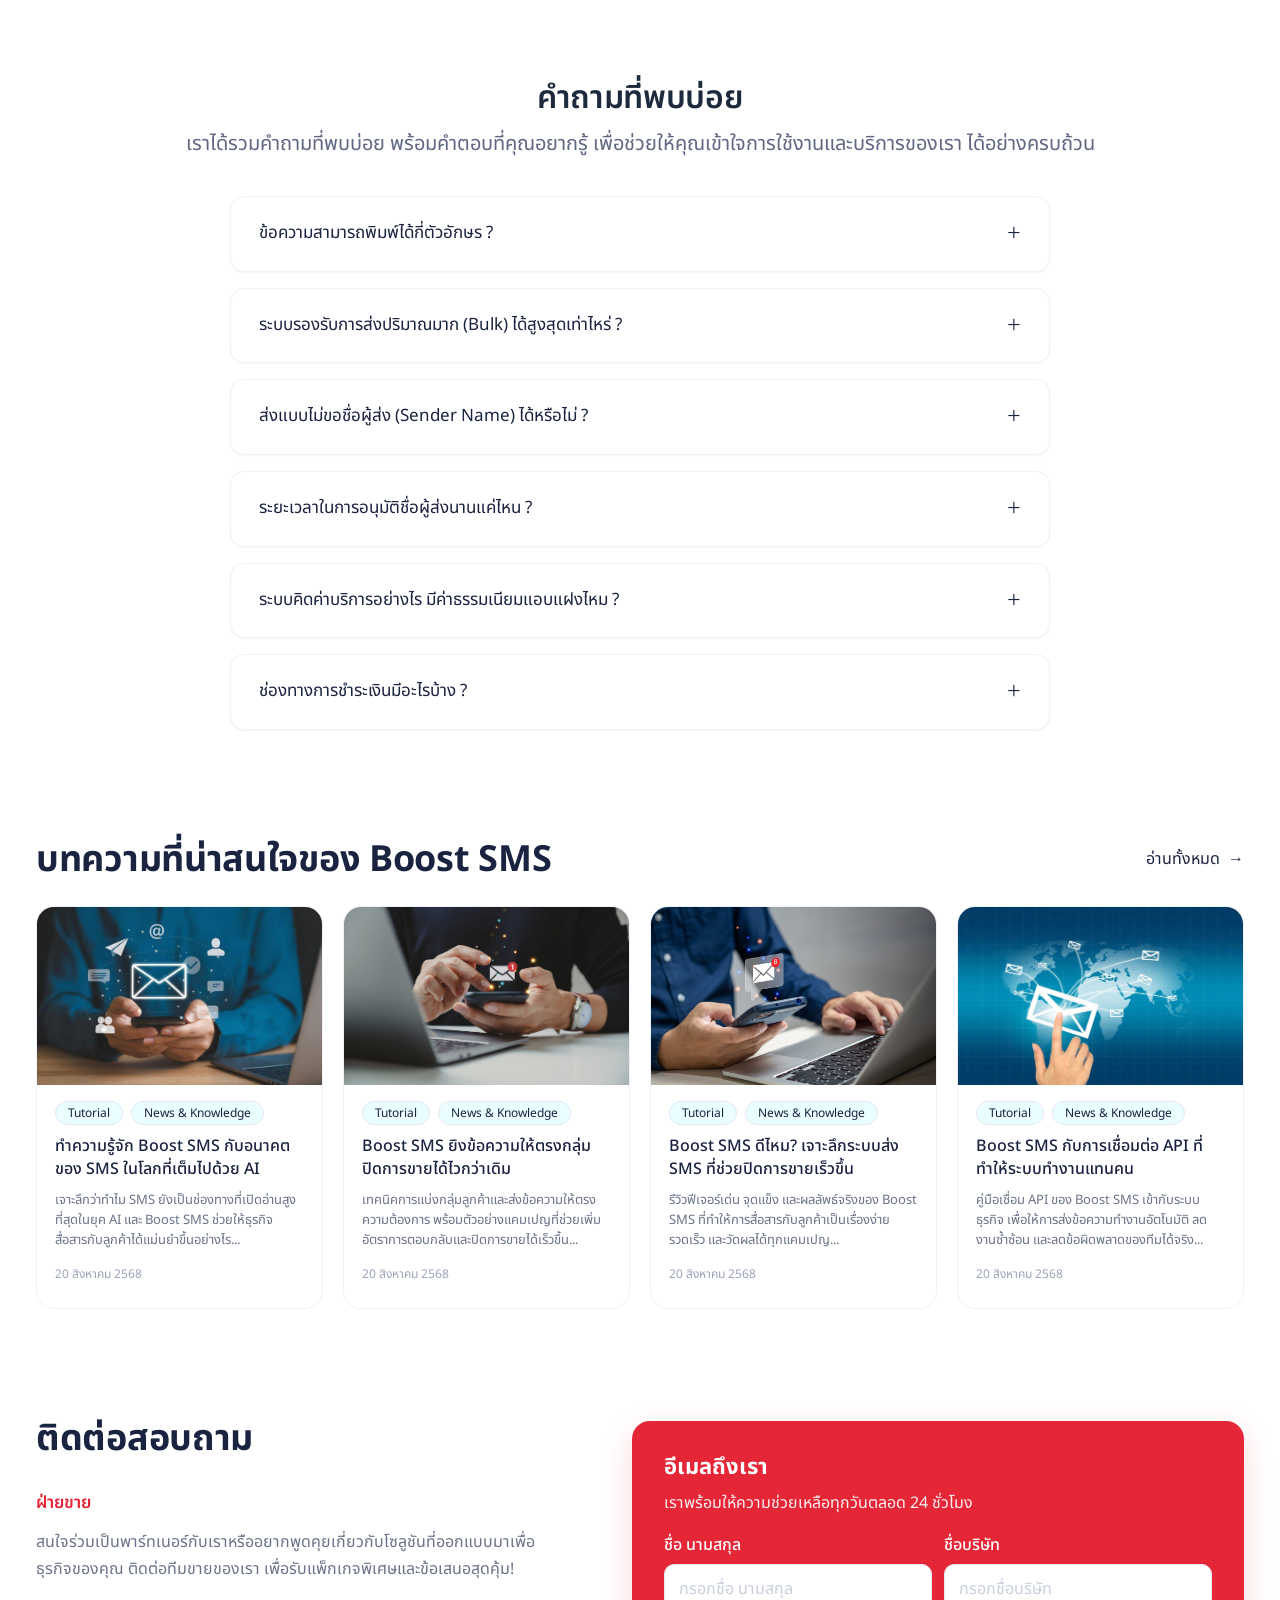
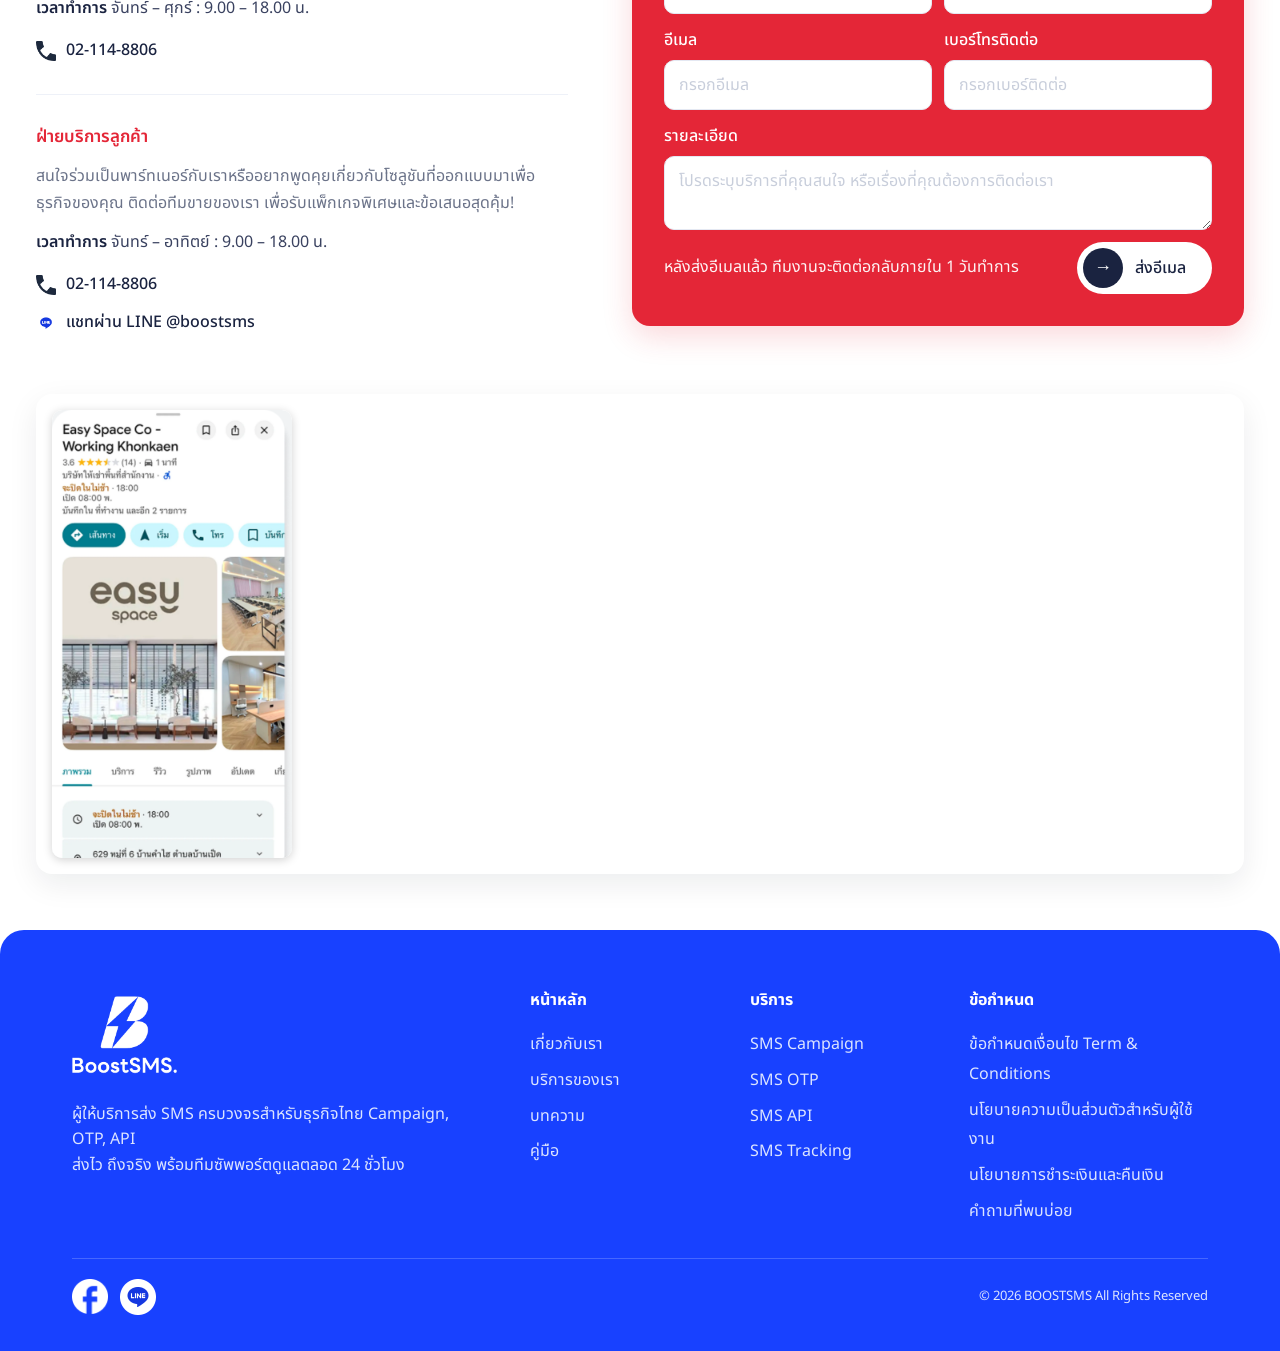
==== commit f558b233: "Mobile polish: typography unification, FAQ/footer spacing, signup button, hide BOOST banner - Unify " ====
--- a/index.html
+++ b/index.html
@@ -10,7 +10,7 @@
       href="https://fonts.googleapis.com/css2?family=Noto+Sans+Thai:wght@300;400;500;600;700&display=swap"
       rel="stylesheet"
     />
-    <link rel="stylesheet" href="styles.css?v=20260430z8" />
+    <link rel="stylesheet" href="styles.css?v=20260504ap" />
   </head>
   <body>
     <div class="page-shell">
@@ -711,6 +711,10 @@
                   <img src="assets/icon-phone.png" alt="" class="contact-phone-icon" aria-hidden="true" />
                   02-114-8806
                 </a>
+                <a href="https://line.me/R/ti/p/@064iqpfd?oat_content=url&ts=04281319" target="_blank" rel="noopener" class="contact-phone contact-line">
+                  <img src="assets/social-line.png" alt="" class="contact-phone-icon" aria-hidden="true" />
+                  แชทผ่าน LINE @boostsms
+                </a>
               </div>
             </div>
             <form class="contact-form">
@@ -826,7 +830,7 @@
       </footer>
     </div>
 
-    <a href="#" class="chat-popup" aria-label="แชทกับเรา">
+    <a href="https://line.me/R/ti/p/@064iqpfd?oat_content=url&ts=04281319" target="_blank" rel="noopener" class="chat-popup" aria-label="แชทกับเราทาง LINE">
       <img src="assets/chat-popup.png" alt="Chat" />
     </a>
 
--- a/styles.css
+++ b/styles.css
@@ -131,9 +131,6 @@
 .btn-signup {
   display: inline-flex;
   align-items: center;
-  gap: 6px;
-  height: 50px;
-  padding: 0 52px;
 }
 
 .nav-toggle {
@@ -205,10 +202,11 @@
   color: var(--blue);
 }
 
-.btn-signup {
+.btn.btn-signup {
   height: 56px;
-  padding: 6px 32px 6px 6px;
-  gap: 14px;
+  padding: 0 28px 0 6px;
+  gap: 12px;
+  justify-content: flex-start;
 }
 
 .btn-signup-arrow {
@@ -371,7 +369,7 @@
   align-items: center;
   gap: 10px;
   color: #3b4358;
-  font-size: 14px;
+  font-size: 16px;
 }
 
 .price-checks .check {
@@ -396,7 +394,7 @@
 
 .hero-phone-wrap {
   display: flex;
-  justify-content: flex-end;
+  justify-content: flex-start;
   align-items: flex-end;
   position: relative;
   align-self: stretch;
@@ -585,7 +583,7 @@
 .service-sub {
   margin: 14px 0 0;
   color: rgba(255, 255, 255, 0.78);
-  font-size: 15px;
+  font-size: 20px;
   line-height: 1.7;
   max-width: 520px;
 }
@@ -640,7 +638,7 @@
 .otp-lead {
   position: absolute;
   top: 22%;
-  left: 8%;
+  left: 4%;
   width: 38%;
   margin: 0;
   font-size: 20px;
@@ -665,7 +663,7 @@
 .otp-phone-img {
   position: absolute;
   bottom: 0;
-  left: 12%;
+  left: 7%;
   width: 27%;
   height: auto;
   z-index: 3;
@@ -675,7 +673,7 @@
 .otp-envelope-wrap {
   position: absolute;
   top: 40%;
-  left: 35%;
+  left: 30%;
   width: 14%;
   z-index: 4;
   transform: rotate(-8deg);
@@ -1400,7 +1398,7 @@
 
 @media (max-width: 720px) {
   .boost-banner {
-    padding: 40px 20px 44px;
+    display: none;
   }
   .boost-banner-head {
     flex-direction: column;
@@ -1509,11 +1507,12 @@
 }
 
 .partner-trust p {
-  max-width: 720px;
+  max-width: none;
   margin: 12px auto 64px;
   color: #d8def2;
   line-height: 1.65;
-  font-size: 16px;
+  font-size: 20px;
+  white-space: nowrap;
 }
 
 .map-glow {
@@ -1681,11 +1680,12 @@
 }
 
 .faq-subtitle {
-  max-width: 820px;
+  max-width: none;
   margin: 14px auto 0;
   color: #5f6782;
-  font-size: 16px;
+  font-size: 20px;
   line-height: 1.6;
+  white-space: nowrap;
 }
 
 .faq-list {
@@ -1926,13 +1926,17 @@
 }
 
 .contact-phone {
-  display: inline-flex;
+  display: flex;
   align-items: center;
   gap: 10px;
   color: #1a2340;
   font-size: 16px;
   text-decoration: none;
   font-weight: 500;
+}
+
+.contact-phone + .contact-phone {
+  margin-top: 8px;
 }
 
 .contact-phone-icon {
@@ -2667,6 +2671,25 @@
     margin: 0;
   }
 
+  .faq-subtitle {
+    white-space: normal;
+    font-size: 16px;
+  }
+
+  .faq-q {
+    font-size: 16px;
+  }
+
+  .service-header h2,
+  .section-title h2,
+  .partner h2,
+  .reviews-title h2,
+  .blog-head h2,
+  .contact-copy h2 {
+    font-weight: 600;
+    font-size: 28px;
+  }
+
   .topbar {
     padding: 12px 16px;
     gap: 12px;
@@ -2692,19 +2715,21 @@
     height: 36px;
   }
 
-  .btn-signup {
+  .btn.btn-signup {
     height: 40px;
-    padding: 0 18px;
+    padding: 0 14px 0 0;
+    gap: 6px;
     font-size: 14px;
-    gap: 6px;
-  }
-
-  .btn-signup .arrow {
+  }
+
+  .btn-signup-arrow {
+    width: 40px;
+    height: 40px;
     font-size: 14px;
   }
 
-  .topbar .btn-signup {
-    padding: 0 18px;
+  .btn-signup-text {
+    font-size: 14px;
   }
 
   .section-light,
@@ -2748,6 +2773,10 @@
   .service-features {
     text-align: left;
     margin-top: 24px;
+  }
+
+  .service-features li {
+    font-size: 16px;
   }
 
   .service-dashboard {
@@ -2904,6 +2933,10 @@
     margin: 18px 0 22px;
   }
 
+  .price-checks li {
+    font-size: 16px;
+  }
+
   .price-callout .btn {
     padding: 0 40px;
     height: 46px;
@@ -2950,7 +2983,13 @@
   }
 
   .award p {
-    font-size: 14px;
+    font-size: 10px;
+    letter-spacing: -0.2px;
+    padding: 0 4px;
+  }
+
+  .award p br {
+    display: none;
   }
 
   .feature-layout {
@@ -3115,7 +3154,7 @@
 
   .footer-top {
     grid-template-columns: 1fr;
-    gap: 36px;
+    gap: 24px;
   }
 
   .footer-brand-col {
@@ -3147,11 +3186,15 @@
 
   .footer-heading {
     font-size: 16px;
-    margin-bottom: 20px;
+    margin: 0 0 12px;
   }
 
   .footer-list {
     gap: 8px;
+  }
+
+  .footer-col {
+    margin: 0;
   }
 
   .footer-list a {
@@ -3418,6 +3461,7 @@
     line-height: 1.55;
     max-width: 100%;
     text-align: center;
+    white-space: normal;
   }
 
   .partner-logos-viewport {
